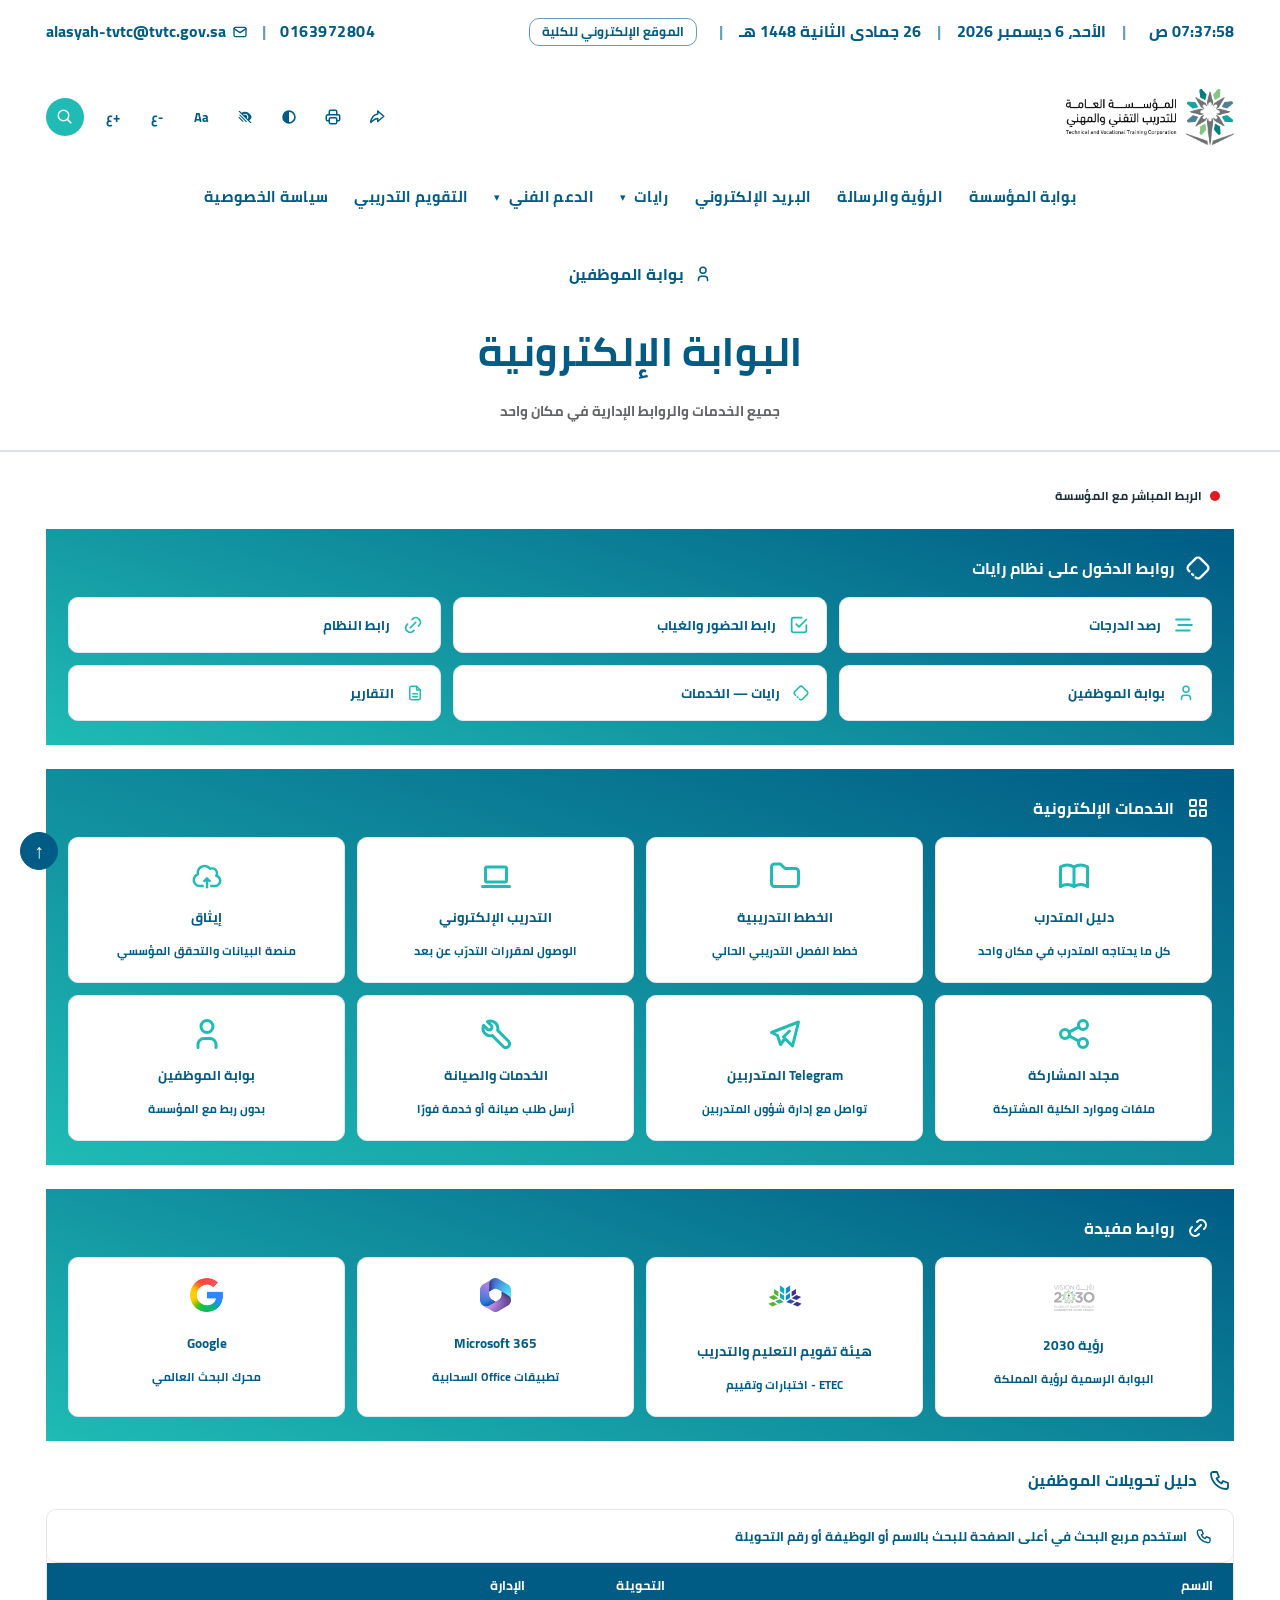
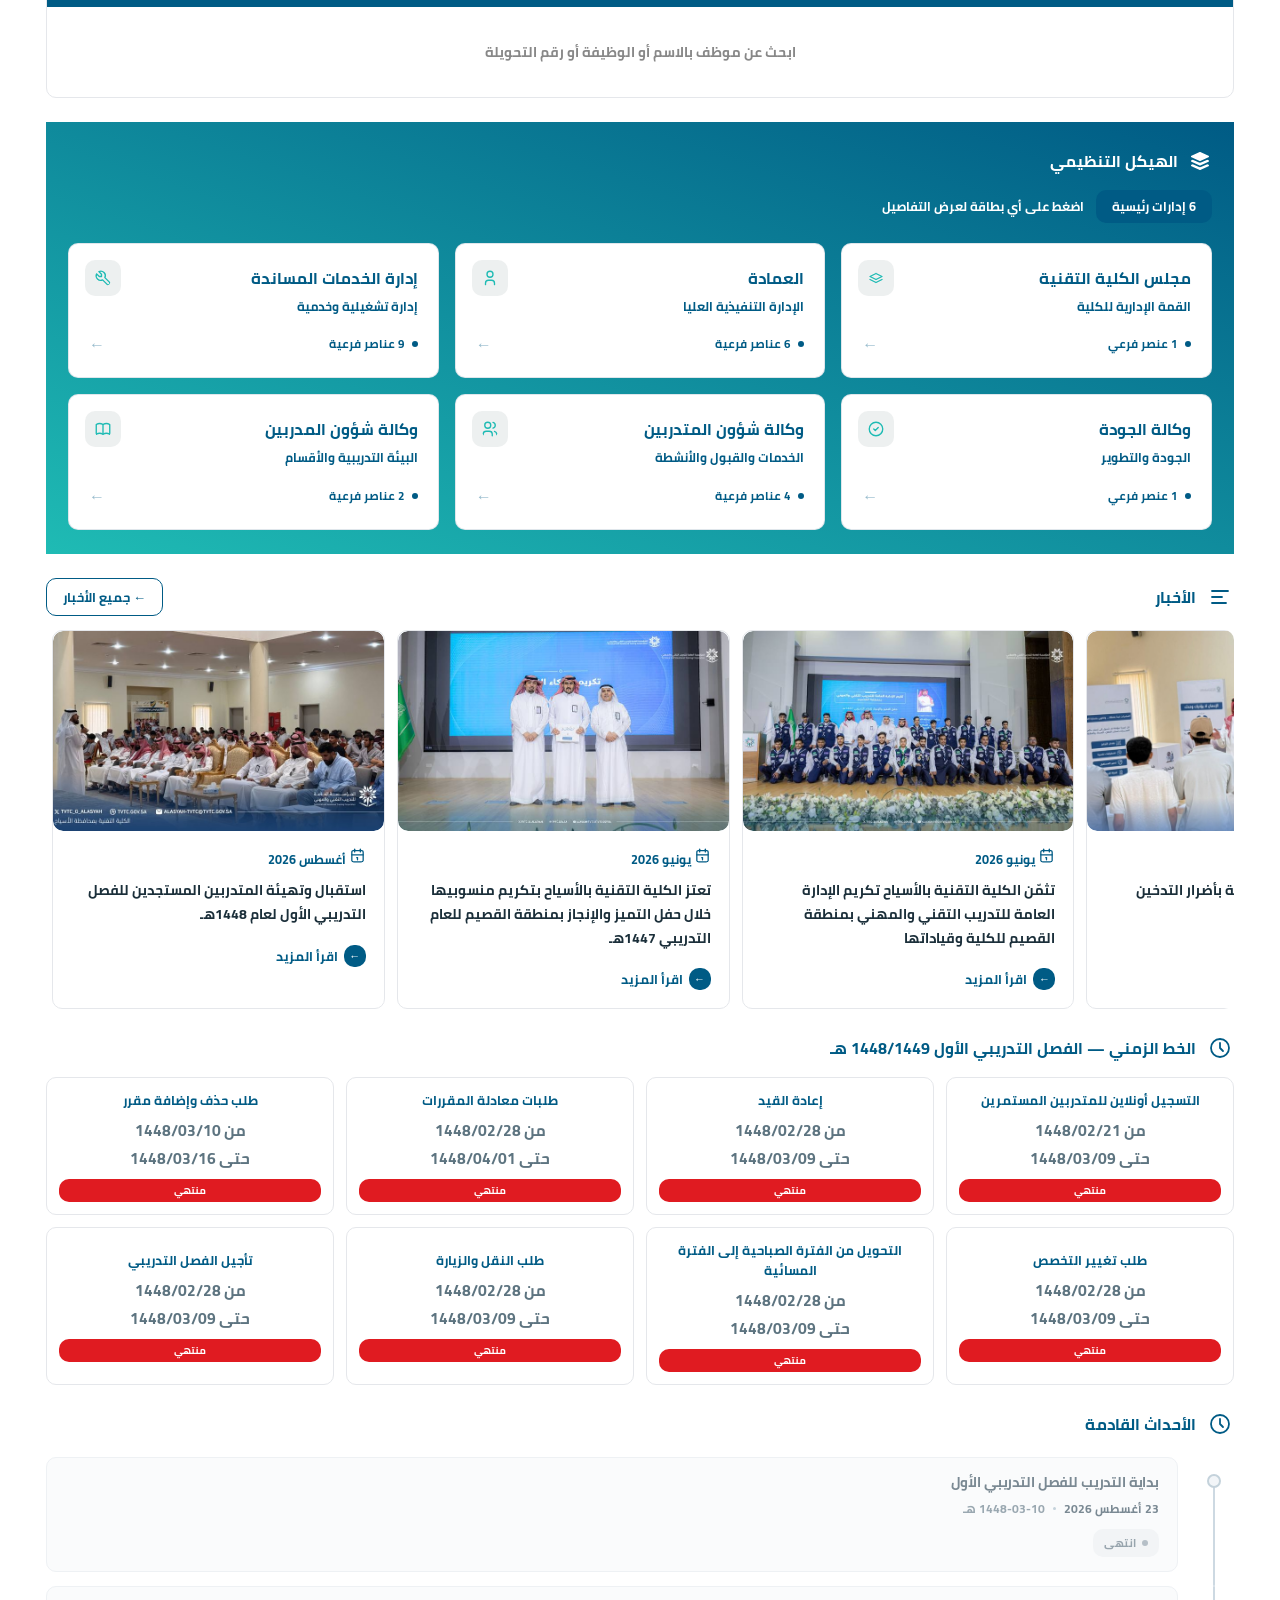
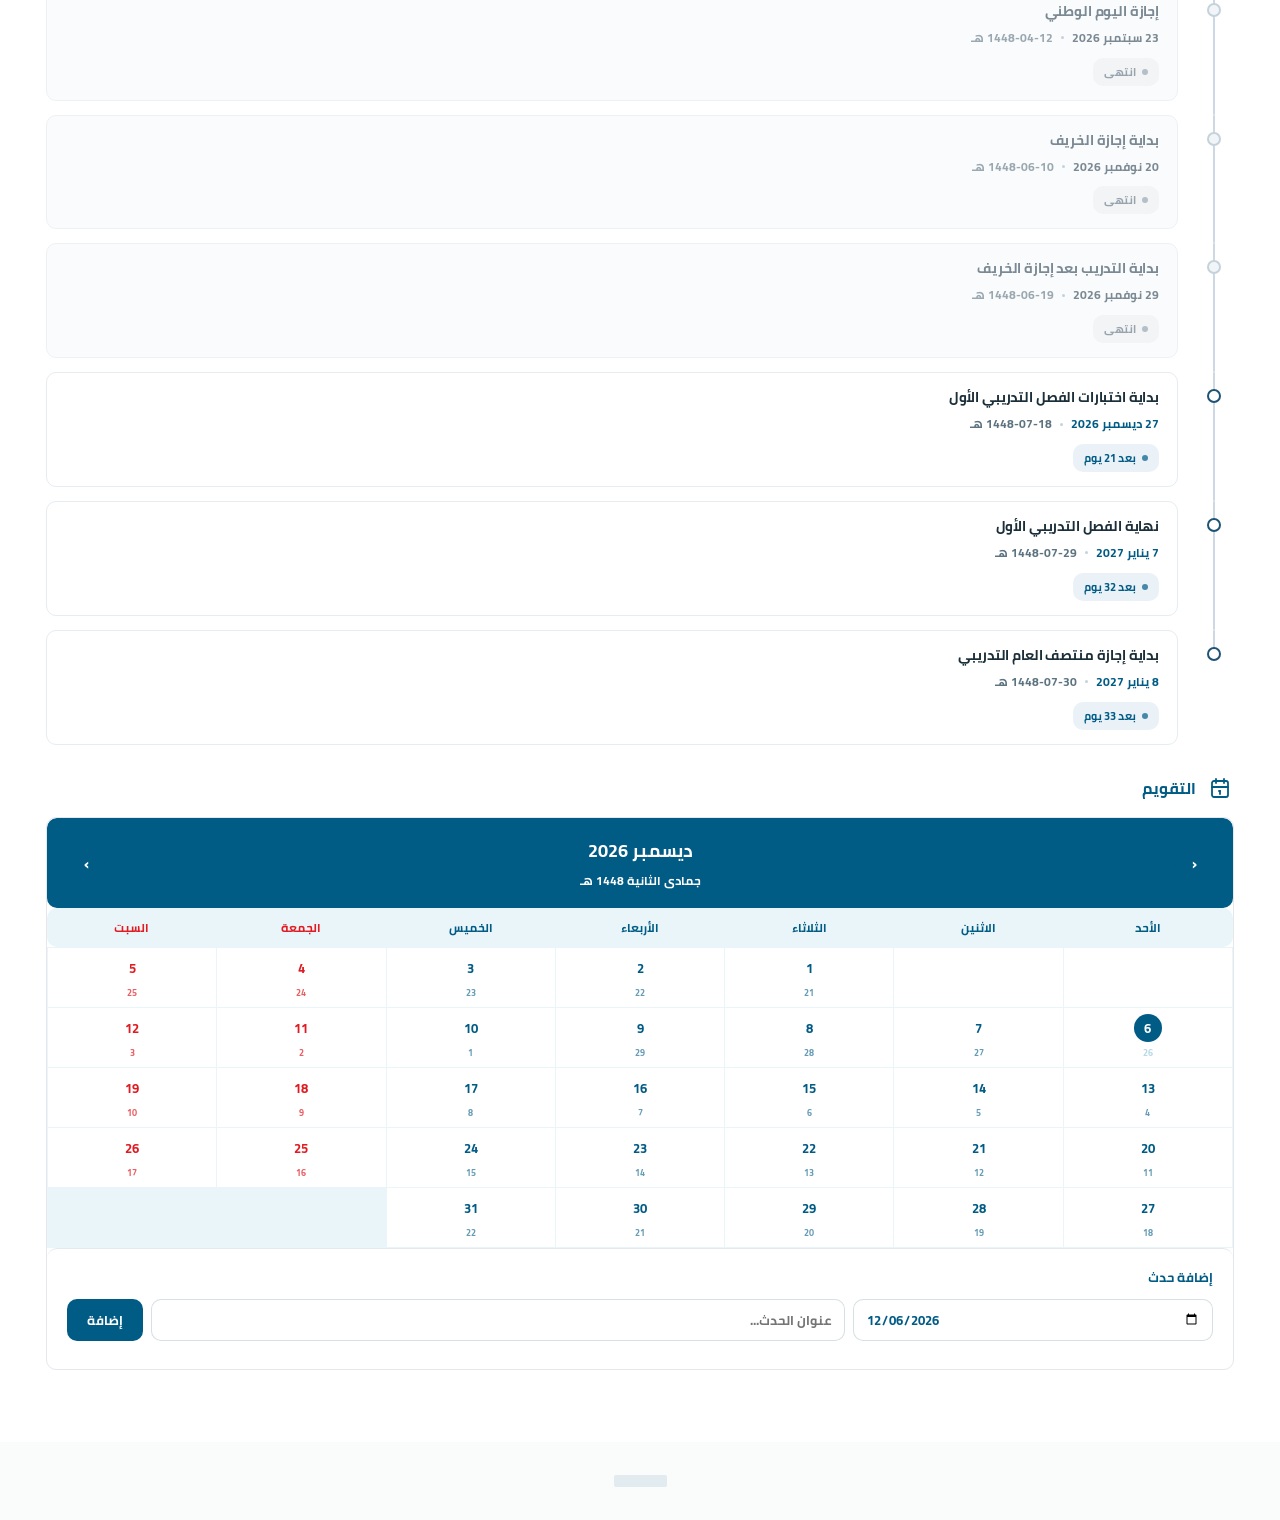
==== index.html @ 6933a1c3 "Prepare site for custom domain deployment" ====
<!DOCTYPE html>

<html dir="rtl" lang="ar-SA-u-nu-latn">
<head>
<meta charset="utf-8"/>
<meta content="width=device-width, initial-scale=1.0" name="viewport"/>

<style id="anti-fouc-light-theme-first-paint">
/* ==========================================================
   ANTI-FOUC FIRST-PAINT LIGHT THEME
   Loaded at the very top of <head> so the page paints LIGHT
   from the very first frame. Prevents the dark-blue flash
   caused by the inline gradient on slide divs and any early
   dark-blue rules in later style blocks. CSS only.

   High-specificity selectors (html body ...) so this wins
   against later same-class !important rules without needing
   to re-declare anywhere else.
   ========================================================== */
html, html body {
  background: #FFFFFF !important;
  background-image: none !important;
}
html body .top-bar,
html body .top-bar.rebuilt-top-bar,
html body .rebuilt-top-bar,
html body .header-shell {
  background: #FFFFFF !important;
  background-image: none !important;
  color:#005B85 !important;
}
html body nav,
html body nav .nav-inner {
  background: #FFFFFF !important;
  background-image: none !important;
  color:#005B85 !important;
}
html body .hero,
html body #hero-slider,
html body .hero .slide,
html body .hero .slide.active,
html body #hero-slider .slide,
html body #hero-slider .slide.active {
  background: #FFFFFF !important;
  background-image: none !important;
  color:#005B85 !important;
  box-shadow: none !important;
}
html body .hero .slide-content,
html body .hero .slide-content *,
html body #hero-slider .slide-content,
html body #hero-slider .slide-content * {
  color:#005B85 !important;
}

/* ---------- First-paint loader overlay ----------
   Visible from the very first frame, stays until the page actually
   finishes loading (window.load event), then the spinning cube stops
   and the overlay fades out (250ms) and is removed from the DOM by
   the inline script in <body>. */
#first-paint-loader {
  position: fixed !important;
  top: 0 !important;
  left: 0 !important;
  right: 0 !important;
  bottom: 0 !important;
  width: 100vw !important;
  height: 100vh !important;
  z-index: 2147483647 !important;
  background: #FFFFFF !important;
  -webkit-backdrop-filter: none !important;
  backdrop-filter: none !important;
  display: flex !important;
  align-items: center !important;
  justify-content: center !important;
  margin: 0 !important;
  padding: 0 !important;
  border: 0 !important;
  opacity: 1;
  transition: opacity 250ms ease;
  pointer-events: auto;
}
#first-paint-loader.fp-fading {
  opacity: 0;
  pointer-events: none;
}
#first-paint-loader .fp-spinner {
  position: relative !important;
  width: 46px !important;
  height: 46px !important;
  margin: 0 !important;
  padding: 0 !important;
}
#first-paint-loader .fp-spinner div {
  position: absolute !important;
  top: 42% !important;
  left: 46% !important;
  width: 8% !important;
  height: 24% !important;
  border-radius: 0 !important;
  background: #005B85 !important;
  box-sizing: border-box !important;
  opacity: 1;
  animation: fp-bar-fade 1.2s linear infinite;
}
#first-paint-loader .fp-spinner div:nth-child(1) {
  transform: rotate(0deg) translate(0, -150%);
  animation-delay: -1.2s;
}
#first-paint-loader .fp-spinner div:nth-child(2) {
  transform: rotate(30deg) translate(0, -150%);
  animation-delay: -1.1s;
}
#first-paint-loader .fp-spinner div:nth-child(3) {
  transform: rotate(60deg) translate(0, -150%);
  animation-delay: -1.0s;
}
#first-paint-loader .fp-spinner div:nth-child(4) {
  transform: rotate(90deg) translate(0, -150%);
  animation-delay: -0.9s;
}
#first-paint-loader .fp-spinner div:nth-child(5) {
  transform: rotate(120deg) translate(0, -150%);
  animation-delay: -0.8s;
}
#first-paint-loader .fp-spinner div:nth-child(6) {
  transform: rotate(150deg) translate(0, -150%);
  animation-delay: -0.7s;
}
#first-paint-loader .fp-spinner div:nth-child(7) {
  transform: rotate(180deg) translate(0, -150%);
  animation-delay: -0.6s;
}
#first-paint-loader .fp-spinner div:nth-child(8) {
  transform: rotate(210deg) translate(0, -150%);
  animation-delay: -0.5s;
}
#first-paint-loader .fp-spinner div:nth-child(9) {
  transform: rotate(240deg) translate(0, -150%);
  animation-delay: -0.4s;
}
#first-paint-loader .fp-spinner div:nth-child(10) {
  transform: rotate(270deg) translate(0, -150%);
  animation-delay: -0.3s;
}
#first-paint-loader .fp-spinner div:nth-child(11) {
  transform: rotate(300deg) translate(0, -150%);
  animation-delay: -0.2s;
}
#first-paint-loader .fp-spinner div:nth-child(12) {
  transform: rotate(330deg) translate(0, -150%);
  animation-delay: -0.1s;
}
@keyframes fp-bar-fade {
  from { opacity: 1; }
  to { opacity: 0.25; }
}
#first-paint-loader.fp-loaded .fp-spinner div {
  animation: none !important;
  opacity: 0.25 !important;
}
@media (prefers-reduced-motion: reduce) {
  #first-paint-loader .fp-spinner div {
    animation-duration: 2.4s !important;
  }
}
</style>

<title>البوابة الإلكترونية — الكلية التقنية بمحافظة الأسياح</title>
<link rel="icon" type="image/svg+xml" href="data:image/svg+xml;utf8,%3Csvg xmlns=%22http://www.w3.org/2000/svg%22 viewBox=%220 0 425.1 515.1%22%3E%3Cdefs%3E%3Cstyle%3E.fst0%7Bfill:%235a5a5a%7D.fst1%7Bfill:%232cb3a5%7D.fst2%7Bfill:%2324b4bc%7D.fst3%7Bfill:%2319736a%7D.fst4%7Bfill:%234f8398%7D.fst5%7Bfill:%23a4d2a4%7D%3C/style%3E%3C/defs%3E%3Cpath class=%22fst5%22 d=%22M275.2,29.4c3.1-3.7,6.7-8.2,12.1-7.7,6.8-.3,12.8,5.9,12.7,12.6,0,8.6-1.7,17.2-2,25.8-.4,10.7-1.5,21.5-2.7,32.1-9.6,5.6-19.4,11-28.9,16.8-3.6,2.3-7.5,4-11.4,5.5-3.1-11.8-6.5-23.5-9.9-35.2-.9-4.2-3.4-9.3,0-12.9,10-12.3,20-24.7,30-37%22/%3E%3Cpath class=%22fst5%22 d=%22M37.2,276.9c13.1-11.3,26.1-22.7,39.2-34.1,14.8,4.1,29.6,8.3,44.4,12.7-7.2,14-14.7,27.8-22.3,41.5-18.7,1.6-37.3,4.3-56,4.8-7,.7-12.4-6.1-12.5-12.7,0-5.1,3.6-9.1,7.2-12.2%22/%3E%3Cpath class=%22fst1%22 d=%22M131,34.3c-.5-6.7,6.2-11.8,12.5-11.8,4.5.2,8.4,3,11.1,6.5,10.6,13.1,21.5,26,32.1,39.1,2.5,2.3.6,5.6.1,8.3-3.8,12.9-6.8,26.1-10.8,38.9-5-1.6-9.3-4.8-13.8-7.3-8.9-4.9-17.7-10-26.5-15-1.3-19.6-4.5-39-4.7-58.7%22/%3E%3Cpath class=%22fst1%22 d=%22M312.5,254.2c14.7-4.5,29.6-8.8,44.4-13.2,12,10.7,24.4,21,36.6,31.5,4.3,3.7,9.9,7.6,10,13.9.9,8.1-7.2,15.2-15.1,13.6-17.8-1.7-35.5-3-53.3-4.5-7.5-13.8-15.4-27.4-22.5-41.4%22/%3E%3Cpath class=%22fst1%22 d=%22M137.1,335.1c13.3-7.7,26.8-15,40-22.8,1.8,7.4,2.8,15,3.7,22.6,1.1,9,3.5,17.9,3.7,27.1.4,2.7-1.8,4.5-3.2,6.4-8.7,10.3-17.2,20.8-25.7,31.2-3.1,4-8.1,7.2-13.4,5.9-7.4-1.4-11.7-9.5-10.2-16.6,2.4-17.8,2.9-35.9,5.1-53.7%22/%3E%3Cpath class=%22fst0%22 d=%22M214,43.3c1.5,0,3,0,4.5-.1,6.9,23.9,12.3,48.3,18.6,72.3,1.4,7.8,5.8,15.6,3.6,23.6-2,7-3.8,14-5.6,21.1-1.1-.3-3.3-1-4.5-1.4-1.7-8.1-2.1-16.6-5.2-24.2-5.5-2.8-12.2-.9-18.2-1-2.6,8.1-3.9,16.5-5.1,24.9-1.6.6-3.1,1.2-4.7,1.8-1.7-7.4-3.9-14.7-5.8-22-1.5-4.8.4-9.6,1.5-14.2,7.1-26.9,13.4-54,20.8-80.8%22/%3E%3Cpath class=%22fst0%22 d=%22M99.2,91.6c2.5.7,4.9,1.6,7.1,2.9,23.6,14.3,47.3,28.5,71,42.8,2.9,1.5,4.2,4.5,5.7,7.2,3.2,5.9,6.6,11.8,9.8,17.8-1,.6-3,1.7-3.9,2.2-6.6-4.3-12.7-9.6-19.7-13.2-6.2,1.3-10.4,7.7-13.7,12.8,2.9,7.9,8.8,14.2,13.1,21.3-.8,1.3-1.6,2.7-2.4,4-6.5-3.9-13-7.6-19.5-11.4-2.2-1.1-3.8-3-4.9-5.1-14.7-25.8-29.4-51.6-44.1-77.4.4-1,1.2-2.9,1.6-3.9%22/%3E%3Cpath class=%22fst0%22 d=%22M328,93.5c2.3-1.5,5.6-2.7,7,.6-.7,2.6-2.1,5.1-3.4,7.4-14.2,24.4-27.8,49-42.1,73.3-6.7,6.2-15.6,9.7-23.3,14.6-.7-1.4-1.4-2.8-2-4.2,4.3-7.1,10-13.4,13-21.1-2.8-5.3-7.5-10.4-12.9-13.1-7.5,3.2-13.5,9-20.3,13.3-1.4-.7-2.8-1.3-4.2-2,3.8-7.1,7.6-14.2,11.7-21.2,1.3-2.5,3.9-3.9,6.2-5.3,23.5-14,46.9-28.2,70.3-42.4%22/%3E%3Cpath class=%22fst0%22 d=%22M131.7,189.3c3.3-.8,6.8-2.6,10.3-1.2,7.5,2.2,15,4.1,22.5,6.5-.4,1-1.2,3.1-1.6,4.1-8.1,2-16.4,2.9-24.3,5.6.2,6.2-2.1,13.5,1.3,19,7.3,2.9,15.5,3.1,23.1,5.3.3,1.1,1,3.2,1.4,4.3-8.3,2.4-16.7,5-25.1,7-29.8-7.8-59.7-15.6-89.4-24.1.7-1.9.4-5,3-5.3,26.2-7.2,52.6-14.1,78.8-21.2%22/%3E%3Cpath class=%22fst0%22 d=%22M268.2,194.7c7.2-2.6,14.8-4.3,22.1-6.6,3.8-1.5,7.7.5,11.4,1.4,26.8,7.2,53.6,14.5,80.4,21.5,0,1.6,0,3.2-.1,4.9-2.4,1.3-5.1,1.8-7.7,2.5-26.7,7.1-53.3,14.3-79.9,21.4-8.9-1.3-17.5-4.6-26.1-7,.4-1,1.1-3,1.4-4,7-1.8,14.2-2.9,21.3-4.5,2.3-.2,3.2-2.5,3.5-4.5.7-5.3.1-10.8-.9-16-7.9-1.7-15.9-3.1-23.8-5-.4-1-1.2-3-1.6-4%22/%3E%3Cpath class=%22fst0%22 d=%22M146.4,249.5c6.6-3.9,13.2-7.8,19.9-11.6.7,1.4,1.4,2.8,2.1,4.3-4,6.3-8.6,12.2-12.1,18.8-2,2.8.9,5.2,2.5,7.3,2.5,2.7,4.9,5.5,8.1,7.5,2,1,3.9-.6,5.6-1.5,5.5-3.7,10.8-7.7,16.3-11.5,1,.6,3,1.7,4,2.2-4.3,7.9-8.6,15.7-13.1,23.5-25.6,15.2-50.9,30.7-76.5,46-2.3,1.9-4.7-.1-6.1-1.9,13.8-24.2,27.6-48.3,41.3-72.4,2.3-3.8,3.8-8.4,7.9-10.7%22/%3E%3Cpath class=%22fst0%22 d=%22M266.5,237.8c7.6,4.5,15.3,8.9,22.8,13.5,14.1,25.2,28.6,50.2,42.9,75.4,1.3,2.3,2.3,4.7,3.4,7.2-1.1.3-3.2,1-4.3,1.4-5.5-2.4-10.4-6.1-15.6-9-17.7-10.7-35.5-21.4-53.3-32.1-4-2.5-8.9-4.3-11.2-8.7-3.9-6.7-7.5-13.6-11.3-20.3.9-.6,2.7-1.8,3.5-2.4,6.7,4.1,12.7,9.4,19.8,13.1.7,0,2,0,2.7,0,3.9-3,7.3-6.6,10.4-10.4,1.8-2.2,0-4.9-1.1-6.8-3.6-5.6-7.3-11.1-11-16.6.8-1.4,1.5-2.7,2.3-4.1%22/%3E%3Cpath class=%22fst0%22 d=%22M197.6,266.9c1.5.5,3,1.1,4.6,1.6,1.2,8.3,2.7,16.5,4.8,24.6,6.1.8,12.7,2,18.5-.3,2.9-7.8,3.6-16.1,5.1-24.3,1.2-.4,3.5-1.2,4.6-1.6,1.7,6.5,3.3,13.1,5.2,19.6,1.8,5.5,1,11.2.5,16.9-5.8,48.9-11.3,97.9-16.9,146.8-2.6,14.3-1.5,29.4-6.3,43.2-1.3-1.2-3.8-1.6-4-3.7-1.9-8.3-2.3-16.8-3.2-25.3-5.1-42.3-9.6-84.6-14.7-126.9-1-14.8-4-29.3-4.7-44.1,1.2-9,4.6-17.6,6.5-26.5%22/%3E%3Cpath class=%22fst0%22 d=%22M22.9,396.3c2.6,0,5,1,7.4,1.8,54.6,19.5,109.4,38.8,164,58.3,1.5,12,3.5,23.9,5.4,35.8-52.6-24.9-104-52.4-155.7-79.1-7.4-4.2-15.5-7.3-22.6-12.1,0-1.8.2-3.6,1.6-4.9%22/%3E%3Cpath class=%22fst0%22 d=%22M405.1,397.2c1.8-.5,4.4-1.9,5.6.4,3,3.3-2.1,5.2-4.4,6.5-57.6,29.5-114.6,60.2-173.1,88.1,1.2-11.9,3.8-23.7,5.1-35.6,55.5-20.1,111.2-39.5,166.7-59.4%22/%3E%3Cpath class=%22fst4%22 d=%22M334.2,130.9c18.6-.7,37-4,55.5-4.7,8.7-.9,15.6,9.6,12.1,17.4-1.4,3.5-4.4,6-7.1,8.5-12.8,11-25.6,22.1-38.2,33.3-14.9-3.9-29.7-8.4-44.6-12.6,7.3-14,14.9-27.9,22.3-41.8%22/%3E%3Cpath class=%22fst2%22 d=%22M29.2,142.6c-1.1-6.6,4-13.2,10.4-14.5,6.2-.4,12.4.8,18.7,1.2,12.5,1.5,25.2,1.4,37.7,3.3,2.5.2,3.2,3,4.4,4.7,6.5,12.3,13.5,24.4,20,36.7-13.1,3.8-26.1,7.7-39.1,11.6-2.4.6-5.5,1.7-7.4-.5-12.1-10.1-23.9-20.6-36-30.7-3.7-3.1-8.1-6.6-8.6-11.8%22/%3E%3Cpath class=%22fst3%22 d=%22M256.7,312.1c13.3,7.7,26.6,15.4,40.1,22.7,1.9,18.5,3.6,37,5.2,55.5,1.1,6.2-2.6,12.7-8.6,14.6-5.2,2.2-11.1-.7-14.4-4.8-9.9-12.1-19.8-24.3-30-36.1,2.1-17.3,5-34.6,7.7-51.9%22/%3E%3C/svg%3E"/>
<link rel="shortcut icon" type="image/svg+xml" href="data:image/svg+xml;utf8,%3Csvg xmlns=%22http://www.w3.org/2000/svg%22 viewBox=%220 0 425.1 515.1%22%3E%3Cdefs%3E%3Cstyle%3E.fst0%7Bfill:%235a5a5a%7D.fst1%7Bfill:%232cb3a5%7D.fst2%7Bfill:%2324b4bc%7D.fst3%7Bfill:%2319736a%7D.fst4%7Bfill:%234f8398%7D.fst5%7Bfill:%23a4d2a4%7D%3C/style%3E%3C/defs%3E%3Cpath class=%22fst5%22 d=%22M275.2,29.4c3.1-3.7,6.7-8.2,12.1-7.7,6.8-.3,12.8,5.9,12.7,12.6,0,8.6-1.7,17.2-2,25.8-.4,10.7-1.5,21.5-2.7,32.1-9.6,5.6-19.4,11-28.9,16.8-3.6,2.3-7.5,4-11.4,5.5-3.1-11.8-6.5-23.5-9.9-35.2-.9-4.2-3.4-9.3,0-12.9,10-12.3,20-24.7,30-37%22/%3E%3Cpath class=%22fst5%22 d=%22M37.2,276.9c13.1-11.3,26.1-22.7,39.2-34.1,14.8,4.1,29.6,8.3,44.4,12.7-7.2,14-14.7,27.8-22.3,41.5-18.7,1.6-37.3,4.3-56,4.8-7,.7-12.4-6.1-12.5-12.7,0-5.1,3.6-9.1,7.2-12.2%22/%3E%3Cpath class=%22fst1%22 d=%22M131,34.3c-.5-6.7,6.2-11.8,12.5-11.8,4.5.2,8.4,3,11.1,6.5,10.6,13.1,21.5,26,32.1,39.1,2.5,2.3.6,5.6.1,8.3-3.8,12.9-6.8,26.1-10.8,38.9-5-1.6-9.3-4.8-13.8-7.3-8.9-4.9-17.7-10-26.5-15-1.3-19.6-4.5-39-4.7-58.7%22/%3E%3Cpath class=%22fst1%22 d=%22M312.5,254.2c14.7-4.5,29.6-8.8,44.4-13.2,12,10.7,24.4,21,36.6,31.5,4.3,3.7,9.9,7.6,10,13.9.9,8.1-7.2,15.2-15.1,13.6-17.8-1.7-35.5-3-53.3-4.5-7.5-13.8-15.4-27.4-22.5-41.4%22/%3E%3Cpath class=%22fst1%22 d=%22M137.1,335.1c13.3-7.7,26.8-15,40-22.8,1.8,7.4,2.8,15,3.7,22.6,1.1,9,3.5,17.9,3.7,27.1.4,2.7-1.8,4.5-3.2,6.4-8.7,10.3-17.2,20.8-25.7,31.2-3.1,4-8.1,7.2-13.4,5.9-7.4-1.4-11.7-9.5-10.2-16.6,2.4-17.8,2.9-35.9,5.1-53.7%22/%3E%3Cpath class=%22fst0%22 d=%22M214,43.3c1.5,0,3,0,4.5-.1,6.9,23.9,12.3,48.3,18.6,72.3,1.4,7.8,5.8,15.6,3.6,23.6-2,7-3.8,14-5.6,21.1-1.1-.3-3.3-1-4.5-1.4-1.7-8.1-2.1-16.6-5.2-24.2-5.5-2.8-12.2-.9-18.2-1-2.6,8.1-3.9,16.5-5.1,24.9-1.6.6-3.1,1.2-4.7,1.8-1.7-7.4-3.9-14.7-5.8-22-1.5-4.8.4-9.6,1.5-14.2,7.1-26.9,13.4-54,20.8-80.8%22/%3E%3Cpath class=%22fst0%22 d=%22M99.2,91.6c2.5.7,4.9,1.6,7.1,2.9,23.6,14.3,47.3,28.5,71,42.8,2.9,1.5,4.2,4.5,5.7,7.2,3.2,5.9,6.6,11.8,9.8,17.8-1,.6-3,1.7-3.9,2.2-6.6-4.3-12.7-9.6-19.7-13.2-6.2,1.3-10.4,7.7-13.7,12.8,2.9,7.9,8.8,14.2,13.1,21.3-.8,1.3-1.6,2.7-2.4,4-6.5-3.9-13-7.6-19.5-11.4-2.2-1.1-3.8-3-4.9-5.1-14.7-25.8-29.4-51.6-44.1-77.4.4-1,1.2-2.9,1.6-3.9%22/%3E%3Cpath class=%22fst0%22 d=%22M328,93.5c2.3-1.5,5.6-2.7,7,.6-.7,2.6-2.1,5.1-3.4,7.4-14.2,24.4-27.8,49-42.1,73.3-6.7,6.2-15.6,9.7-23.3,14.6-.7-1.4-1.4-2.8-2-4.2,4.3-7.1,10-13.4,13-21.1-2.8-5.3-7.5-10.4-12.9-13.1-7.5,3.2-13.5,9-20.3,13.3-1.4-.7-2.8-1.3-4.2-2,3.8-7.1,7.6-14.2,11.7-21.2,1.3-2.5,3.9-3.9,6.2-5.3,23.5-14,46.9-28.2,70.3-42.4%22/%3E%3Cpath class=%22fst0%22 d=%22M131.7,189.3c3.3-.8,6.8-2.6,10.3-1.2,7.5,2.2,15,4.1,22.5,6.5-.4,1-1.2,3.1-1.6,4.1-8.1,2-16.4,2.9-24.3,5.6.2,6.2-2.1,13.5,1.3,19,7.3,2.9,15.5,3.1,23.1,5.3.3,1.1,1,3.2,1.4,4.3-8.3,2.4-16.7,5-25.1,7-29.8-7.8-59.7-15.6-89.4-24.1.7-1.9.4-5,3-5.3,26.2-7.2,52.6-14.1,78.8-21.2%22/%3E%3Cpath class=%22fst0%22 d=%22M268.2,194.7c7.2-2.6,14.8-4.3,22.1-6.6,3.8-1.5,7.7.5,11.4,1.4,26.8,7.2,53.6,14.5,80.4,21.5,0,1.6,0,3.2-.1,4.9-2.4,1.3-5.1,1.8-7.7,2.5-26.7,7.1-53.3,14.3-79.9,21.4-8.9-1.3-17.5-4.6-26.1-7,.4-1,1.1-3,1.4-4,7-1.8,14.2-2.9,21.3-4.5,2.3-.2,3.2-2.5,3.5-4.5.7-5.3.1-10.8-.9-16-7.9-1.7-15.9-3.1-23.8-5-.4-1-1.2-3-1.6-4%22/%3E%3Cpath class=%22fst0%22 d=%22M146.4,249.5c6.6-3.9,13.2-7.8,19.9-11.6.7,1.4,1.4,2.8,2.1,4.3-4,6.3-8.6,12.2-12.1,18.8-2,2.8.9,5.2,2.5,7.3,2.5,2.7,4.9,5.5,8.1,7.5,2,1,3.9-.6,5.6-1.5,5.5-3.7,10.8-7.7,16.3-11.5,1,.6,3,1.7,4,2.2-4.3,7.9-8.6,15.7-13.1,23.5-25.6,15.2-50.9,30.7-76.5,46-2.3,1.9-4.7-.1-6.1-1.9,13.8-24.2,27.6-48.3,41.3-72.4,2.3-3.8,3.8-8.4,7.9-10.7%22/%3E%3Cpath class=%22fst0%22 d=%22M266.5,237.8c7.6,4.5,15.3,8.9,22.8,13.5,14.1,25.2,28.6,50.2,42.9,75.4,1.3,2.3,2.3,4.7,3.4,7.2-1.1.3-3.2,1-4.3,1.4-5.5-2.4-10.4-6.1-15.6-9-17.7-10.7-35.5-21.4-53.3-32.1-4-2.5-8.9-4.3-11.2-8.7-3.9-6.7-7.5-13.6-11.3-20.3.9-.6,2.7-1.8,3.5-2.4,6.7,4.1,12.7,9.4,19.8,13.1.7,0,2,0,2.7,0,3.9-3,7.3-6.6,10.4-10.4,1.8-2.2,0-4.9-1.1-6.8-3.6-5.6-7.3-11.1-11-16.6.8-1.4,1.5-2.7,2.3-4.1%22/%3E%3Cpath class=%22fst0%22 d=%22M197.6,266.9c1.5.5,3,1.1,4.6,1.6,1.2,8.3,2.7,16.5,4.8,24.6,6.1.8,12.7,2,18.5-.3,2.9-7.8,3.6-16.1,5.1-24.3,1.2-.4,3.5-1.2,4.6-1.6,1.7,6.5,3.3,13.1,5.2,19.6,1.8,5.5,1,11.2.5,16.9-5.8,48.9-11.3,97.9-16.9,146.8-2.6,14.3-1.5,29.4-6.3,43.2-1.3-1.2-3.8-1.6-4-3.7-1.9-8.3-2.3-16.8-3.2-25.3-5.1-42.3-9.6-84.6-14.7-126.9-1-14.8-4-29.3-4.7-44.1,1.2-9,4.6-17.6,6.5-26.5%22/%3E%3Cpath class=%22fst0%22 d=%22M22.9,396.3c2.6,0,5,1,7.4,1.8,54.6,19.5,109.4,38.8,164,58.3,1.5,12,3.5,23.9,5.4,35.8-52.6-24.9-104-52.4-155.7-79.1-7.4-4.2-15.5-7.3-22.6-12.1,0-1.8.2-3.6,1.6-4.9%22/%3E%3Cpath class=%22fst0%22 d=%22M405.1,397.2c1.8-.5,4.4-1.9,5.6.4,3,3.3-2.1,5.2-4.4,6.5-57.6,29.5-114.6,60.2-173.1,88.1,1.2-11.9,3.8-23.7,5.1-35.6,55.5-20.1,111.2-39.5,166.7-59.4%22/%3E%3Cpath class=%22fst4%22 d=%22M334.2,130.9c18.6-.7,37-4,55.5-4.7,8.7-.9,15.6,9.6,12.1,17.4-1.4,3.5-4.4,6-7.1,8.5-12.8,11-25.6,22.1-38.2,33.3-14.9-3.9-29.7-8.4-44.6-12.6,7.3-14,14.9-27.9,22.3-41.8%22/%3E%3Cpath class=%22fst2%22 d=%22M29.2,142.6c-1.1-6.6,4-13.2,10.4-14.5,6.2-.4,12.4.8,18.7,1.2,12.5,1.5,25.2,1.4,37.7,3.3,2.5.2,3.2,3,4.4,4.7,6.5,12.3,13.5,24.4,20,36.7-13.1,3.8-26.1,7.7-39.1,11.6-2.4.6-5.5,1.7-7.4-.5-12.1-10.1-23.9-20.6-36-30.7-3.7-3.1-8.1-6.6-8.6-11.8%22/%3E%3Cpath class=%22fst3%22 d=%22M256.7,312.1c13.3,7.7,26.6,15.4,40.1,22.7,1.9,18.5,3.6,37,5.2,55.5,1.1,6.2-2.6,12.7-8.6,14.6-5.2,2.2-11.1-.7-14.4-4.8-9.9-12.1-19.8-24.3-30-36.1,2.1-17.3,5-34.6,7.7-51.9%22/%3E%3C/svg%3E"/>
<link rel="apple-touch-icon" href="data:image/svg+xml;utf8,%3Csvg xmlns=%22http://www.w3.org/2000/svg%22 viewBox=%220 0 425.1 515.1%22%3E%3Cdefs%3E%3Cstyle%3E.fst0%7Bfill:%235a5a5a%7D.fst1%7Bfill:%232cb3a5%7D.fst2%7Bfill:%2324b4bc%7D.fst3%7Bfill:%2319736a%7D.fst4%7Bfill:%234f8398%7D.fst5%7Bfill:%23a4d2a4%7D%3C/style%3E%3C/defs%3E%3Cpath class=%22fst5%22 d=%22M275.2,29.4c3.1-3.7,6.7-8.2,12.1-7.7,6.8-.3,12.8,5.9,12.7,12.6,0,8.6-1.7,17.2-2,25.8-.4,10.7-1.5,21.5-2.7,32.1-9.6,5.6-19.4,11-28.9,16.8-3.6,2.3-7.5,4-11.4,5.5-3.1-11.8-6.5-23.5-9.9-35.2-.9-4.2-3.4-9.3,0-12.9,10-12.3,20-24.7,30-37%22/%3E%3Cpath class=%22fst5%22 d=%22M37.2,276.9c13.1-11.3,26.1-22.7,39.2-34.1,14.8,4.1,29.6,8.3,44.4,12.7-7.2,14-14.7,27.8-22.3,41.5-18.7,1.6-37.3,4.3-56,4.8-7,.7-12.4-6.1-12.5-12.7,0-5.1,3.6-9.1,7.2-12.2%22/%3E%3Cpath class=%22fst1%22 d=%22M131,34.3c-.5-6.7,6.2-11.8,12.5-11.8,4.5.2,8.4,3,11.1,6.5,10.6,13.1,21.5,26,32.1,39.1,2.5,2.3.6,5.6.1,8.3-3.8,12.9-6.8,26.1-10.8,38.9-5-1.6-9.3-4.8-13.8-7.3-8.9-4.9-17.7-10-26.5-15-1.3-19.6-4.5-39-4.7-58.7%22/%3E%3Cpath class=%22fst1%22 d=%22M312.5,254.2c14.7-4.5,29.6-8.8,44.4-13.2,12,10.7,24.4,21,36.6,31.5,4.3,3.7,9.9,7.6,10,13.9.9,8.1-7.2,15.2-15.1,13.6-17.8-1.7-35.5-3-53.3-4.5-7.5-13.8-15.4-27.4-22.5-41.4%22/%3E%3Cpath class=%22fst1%22 d=%22M137.1,335.1c13.3-7.7,26.8-15,40-22.8,1.8,7.4,2.8,15,3.7,22.6,1.1,9,3.5,17.9,3.7,27.1.4,2.7-1.8,4.5-3.2,6.4-8.7,10.3-17.2,20.8-25.7,31.2-3.1,4-8.1,7.2-13.4,5.9-7.4-1.4-11.7-9.5-10.2-16.6,2.4-17.8,2.9-35.9,5.1-53.7%22/%3E%3Cpath class=%22fst0%22 d=%22M214,43.3c1.5,0,3,0,4.5-.1,6.9,23.9,12.3,48.3,18.6,72.3,1.4,7.8,5.8,15.6,3.6,23.6-2,7-3.8,14-5.6,21.1-1.1-.3-3.3-1-4.5-1.4-1.7-8.1-2.1-16.6-5.2-24.2-5.5-2.8-12.2-.9-18.2-1-2.6,8.1-3.9,16.5-5.1,24.9-1.6.6-3.1,1.2-4.7,1.8-1.7-7.4-3.9-14.7-5.8-22-1.5-4.8.4-9.6,1.5-14.2,7.1-26.9,13.4-54,20.8-80.8%22/%3E%3Cpath class=%22fst0%22 d=%22M99.2,91.6c2.5.7,4.9,1.6,7.1,2.9,23.6,14.3,47.3,28.5,71,42.8,2.9,1.5,4.2,4.5,5.7,7.2,3.2,5.9,6.6,11.8,9.8,17.8-1,.6-3,1.7-3.9,2.2-6.6-4.3-12.7-9.6-19.7-13.2-6.2,1.3-10.4,7.7-13.7,12.8,2.9,7.9,8.8,14.2,13.1,21.3-.8,1.3-1.6,2.7-2.4,4-6.5-3.9-13-7.6-19.5-11.4-2.2-1.1-3.8-3-4.9-5.1-14.7-25.8-29.4-51.6-44.1-77.4.4-1,1.2-2.9,1.6-3.9%22/%3E%3Cpath class=%22fst0%22 d=%22M328,93.5c2.3-1.5,5.6-2.7,7,.6-.7,2.6-2.1,5.1-3.4,7.4-14.2,24.4-27.8,49-42.1,73.3-6.7,6.2-15.6,9.7-23.3,14.6-.7-1.4-1.4-2.8-2-4.2,4.3-7.1,10-13.4,13-21.1-2.8-5.3-7.5-10.4-12.9-13.1-7.5,3.2-13.5,9-20.3,13.3-1.4-.7-2.8-1.3-4.2-2,3.8-7.1,7.6-14.2,11.7-21.2,1.3-2.5,3.9-3.9,6.2-5.3,23.5-14,46.9-28.2,70.3-42.4%22/%3E%3Cpath class=%22fst0%22 d=%22M131.7,189.3c3.3-.8,6.8-2.6,10.3-1.2,7.5,2.2,15,4.1,22.5,6.5-.4,1-1.2,3.1-1.6,4.1-8.1,2-16.4,2.9-24.3,5.6.2,6.2-2.1,13.5,1.3,19,7.3,2.9,15.5,3.1,23.1,5.3.3,1.1,1,3.2,1.4,4.3-8.3,2.4-16.7,5-25.1,7-29.8-7.8-59.7-15.6-89.4-24.1.7-1.9.4-5,3-5.3,26.2-7.2,52.6-14.1,78.8-21.2%22/%3E%3Cpath class=%22fst0%22 d=%22M268.2,194.7c7.2-2.6,14.8-4.3,22.1-6.6,3.8-1.5,7.7.5,11.4,1.4,26.8,7.2,53.6,14.5,80.4,21.5,0,1.6,0,3.2-.1,4.9-2.4,1.3-5.1,1.8-7.7,2.5-26.7,7.1-53.3,14.3-79.9,21.4-8.9-1.3-17.5-4.6-26.1-7,.4-1,1.1-3,1.4-4,7-1.8,14.2-2.9,21.3-4.5,2.3-.2,3.2-2.5,3.5-4.5.7-5.3.1-10.8-.9-16-7.9-1.7-15.9-3.1-23.8-5-.4-1-1.2-3-1.6-4%22/%3E%3Cpath class=%22fst0%22 d=%22M146.4,249.5c6.6-3.9,13.2-7.8,19.9-11.6.7,1.4,1.4,2.8,2.1,4.3-4,6.3-8.6,12.2-12.1,18.8-2,2.8.9,5.2,2.5,7.3,2.5,2.7,4.9,5.5,8.1,7.5,2,1,3.9-.6,5.6-1.5,5.5-3.7,10.8-7.7,16.3-11.5,1,.6,3,1.7,4,2.2-4.3,7.9-8.6,15.7-13.1,23.5-25.6,15.2-50.9,30.7-76.5,46-2.3,1.9-4.7-.1-6.1-1.9,13.8-24.2,27.6-48.3,41.3-72.4,2.3-3.8,3.8-8.4,7.9-10.7%22/%3E%3Cpath class=%22fst0%22 d=%22M266.5,237.8c7.6,4.5,15.3,8.9,22.8,13.5,14.1,25.2,28.6,50.2,42.9,75.4,1.3,2.3,2.3,4.7,3.4,7.2-1.1.3-3.2,1-4.3,1.4-5.5-2.4-10.4-6.1-15.6-9-17.7-10.7-35.5-21.4-53.3-32.1-4-2.5-8.9-4.3-11.2-8.7-3.9-6.7-7.5-13.6-11.3-20.3.9-.6,2.7-1.8,3.5-2.4,6.7,4.1,12.7,9.4,19.8,13.1.7,0,2,0,2.7,0,3.9-3,7.3-6.6,10.4-10.4,1.8-2.2,0-4.9-1.1-6.8-3.6-5.6-7.3-11.1-11-16.6.8-1.4,1.5-2.7,2.3-4.1%22/%3E%3Cpath class=%22fst0%22 d=%22M197.6,266.9c1.5.5,3,1.1,4.6,1.6,1.2,8.3,2.7,16.5,4.8,24.6,6.1.8,12.7,2,18.5-.3,2.9-7.8,3.6-16.1,5.1-24.3,1.2-.4,3.5-1.2,4.6-1.6,1.7,6.5,3.3,13.1,5.2,19.6,1.8,5.5,1,11.2.5,16.9-5.8,48.9-11.3,97.9-16.9,146.8-2.6,14.3-1.5,29.4-6.3,43.2-1.3-1.2-3.8-1.6-4-3.7-1.9-8.3-2.3-16.8-3.2-25.3-5.1-42.3-9.6-84.6-14.7-126.9-1-14.8-4-29.3-4.7-44.1,1.2-9,4.6-17.6,6.5-26.5%22/%3E%3Cpath class=%22fst0%22 d=%22M22.9,396.3c2.6,0,5,1,7.4,1.8,54.6,19.5,109.4,38.8,164,58.3,1.5,12,3.5,23.9,5.4,35.8-52.6-24.9-104-52.4-155.7-79.1-7.4-4.2-15.5-7.3-22.6-12.1,0-1.8.2-3.6,1.6-4.9%22/%3E%3Cpath class=%22fst0%22 d=%22M405.1,397.2c1.8-.5,4.4-1.9,5.6.4,3,3.3-2.1,5.2-4.4,6.5-57.6,29.5-114.6,60.2-173.1,88.1,1.2-11.9,3.8-23.7,5.1-35.6,55.5-20.1,111.2-39.5,166.7-59.4%22/%3E%3Cpath class=%22fst4%22 d=%22M334.2,130.9c18.6-.7,37-4,55.5-4.7,8.7-.9,15.6,9.6,12.1,17.4-1.4,3.5-4.4,6-7.1,8.5-12.8,11-25.6,22.1-38.2,33.3-14.9-3.9-29.7-8.4-44.6-12.6,7.3-14,14.9-27.9,22.3-41.8%22/%3E%3Cpath class=%22fst2%22 d=%22M29.2,142.6c-1.1-6.6,4-13.2,10.4-14.5,6.2-.4,12.4.8,18.7,1.2,12.5,1.5,25.2,1.4,37.7,3.3,2.5.2,3.2,3,4.4,4.7,6.5,12.3,13.5,24.4,20,36.7-13.1,3.8-26.1,7.7-39.1,11.6-2.4.6-5.5,1.7-7.4-.5-12.1-10.1-23.9-20.6-36-30.7-3.7-3.1-8.1-6.6-8.6-11.8%22/%3E%3Cpath class=%22fst3%22 d=%22M256.7,312.1c13.3,7.7,26.6,15.4,40.1,22.7,1.9,18.5,3.6,37,5.2,55.5,1.1,6.2-2.6,12.7-8.6,14.6-5.2,2.2-11.1-.7-14.4-4.8-9.9-12.1-19.8-24.3-30-36.1,2.1-17.3,5-34.6,7.7-51.9%22/%3E%3C/svg%3E"/>
<style>



*{box-sizing:border-box;margin:0;padding:0}
:root{--teal:#1E5374;--teal-dark:#005B85;--teal-deeper:#1B3B62;--teal-light:#005B85;--teal-pale:#E8F5F5;--text:#1B2F3A;--muted:#5D7480}
body{font-family:CairoOld, Arial, sans-serif;direction:rtl;background:#f0f4f4;color:var(--text)}
@keyframes pulse{0%{box-shadow:0 0 0 0 rgba(224,27,33,0.6)}70%{box-shadow:0 0 0 8px rgba(224,27,33,0)}100%{box-shadow:0 0 0 0 rgba(224,27,33,0)}}
@keyframes greenPulse{0%{box-shadow:0 0 0 0 rgba(141,182,0,0.5)}70%{box-shadow:0 0 0 7px rgba(141,182,0,0)}100%{box-shadow:0 0 0 0 rgba(141,182,0,0)}}
.top-info{background:#fff;padding:10px 1.5rem;display:flex;align-items:center;justify-content:space-between;font-family:CairoOld, Arial, sans-serif;font-size:17px;color:#005B85;border-bottom:1px solid #B8D9E6}
.top-bar{background:var(--teal-deeper);padding:0 1.5rem;display:flex;align-items:center;justify-content:space-between;height:62px}
.brand{display:flex;align-items:center;gap:12px}
.brand img{height:44px;object-fit:contain}
.brand-name{font-size:15px;font-weight:600;color:#fff;line-height:1.3}
.brand-name span{display:block;font-size:11px;color:#fff;font-weight:600;opacity:0.8}
nav{background:#005B85;background-repeat:no-repeat;position:sticky;top:0;z-index:200;box-shadow:0 3px 16px rgba(30, 83, 116,0.35)}
.nav-inner{max-width:1200px;margin:0 auto;display:flex;align-items:stretch;justify-content:center;height:64px}
.nav-item{position:relative}
.nav-btn{height:64px;padding:0 20px;background:none;border:none;cursor:pointer;font-family:CairoOld, Arial, sans-serif;font-size:15px;font-weight:600;color:#fff;display:flex;align-items:center;gap:6px;white-space:nowrap;transition:background 0.15s,color 0.15s;text-decoration:none;border-bottom:3px solid transparent;letter-spacing:0.3px}
.nav-btn:hover,.nav-btn.open{background:rgba(255,255,255,0.1);color:#fff;border-bottom-color:#fff}
.arr{font-size:9px;transition:transform 0.2s}
.nav-btn.open .arr{transform:rotate(180deg)}
.dropdown{display:none;position:absolute;top:100%;right:0;background:#fff;border-top:3px solid var(--teal-light);border-radius:0;padding:6px;min-width:230px;box-shadow:0 8px 28px rgba(0,0,0,0.13);z-index:300}
.dropdown.show{display:block}
.dd-item{display:flex;align-items:center;gap:10px;padding:9px 14px;border-radius:0;font-size:13px;font-weight:600;color:#1B3B62;text-decoration:none;transition:background 0.12s;font-family:CairoOld, Arial, sans-serif}
.dd-item:hover{background:var(--teal-pale);color:var(--teal-dark)}
.dd-dot{width:6px;height:6px;border-radius:0;background:var(--teal-light);flex-shrink:0}
.dd-divider{height:0.5px;background:#E8F5F5;margin:4px 0}

.hero{position:relative;height:300px;overflow:hidden;z-index:1}
.slide{position:absolute;inset:0;display:flex;align-items:center;justify-content:center;opacity:0;transition:opacity 0.7s ease;z-index:1}
.slide.active{opacity:1;z-index:2}
.slide-content{position:relative;z-index:2;text-align:center;padding:0 2rem;pointer-events:none}
.slide-content h1{font-size:40px;font-weight:600;color:#fff;margin-bottom:10px}
.slide-content p{font-size:14px;color:#fff;max-width:680px;margin:0 auto;line-height:1.8}
.hero-dots{position:absolute;bottom:16px;left:50%;transform:translateX(-50%);display:flex;gap:8px;z-index:10}
.hero-dot{width:8px;height:8px;border-radius:0;background:rgba(255,255,255,0.4);cursor:pointer;transition:all 0.3s;border:none}
.hero-dot.active{background:#fff;width:24px;border-radius:0}
.content{max-width:1200px;margin:0 auto;padding:1.5rem}
.sec-header{display:flex;align-items:center;justify-content:space-between;margin-bottom:14px}
.sec-title{font-size:18px;font-weight:600;color:#005B85;display:flex;align-items:center;gap:10px}
.icon{width:28px;height:28px;flex-shrink:0}
.sec-more{font-size:13px;font-weight:600;color:#005B85;text-decoration:none;border:1.5px solid #1E5374;padding:6px 16px;border-radius:0;transition:background 0.15s}
.sec-more:hover{background:#005B85;color:#fff}
.services-grid{display:grid;grid-template-columns:repeat(4,minmax(0,1fr));gap:12px;margin-bottom:2rem}
.svc-card{background:#fff;border-radius:0;padding:20px 16px;text-align:center;cursor:pointer;text-decoration:none;color:inherit;transition:transform 0.18s,box-shadow 0.18s;border:1.5px solid transparent;display:flex;flex-direction:column;align-items:center;gap:10px}
.svc-card{position:relative;overflow:hidden}.svc-card:hover{transform:translateY(-4px);box-shadow:0 8px 28px rgba(25,103,103,0.2);border-color:#1E5374;background:#005B85;background-repeat:no-repeat;justify-content:center}.svc-card:hover .svc-icon{display:none}.svc-card:hover .svc-title{color:#fff;font-size:14px}.svc-card:hover .svc-desc{color:rgba(255,255,255,0.9);font-size:13px}
.svc-icon{width:56px;height:56px;border-radius:0;display:flex;align-items:center;justify-content:center;font-size:24px}
.svc-title{font-size:13px;font-weight:600;color:var(--text)}
.svc-desc{font-size:11px;color:var(--muted)}
.rayat-band{background:#fff;border:1.5px solid #B8D9E6;border-radius:0;padding:20px 24px;margin-bottom:2rem;box-shadow:0 2px 12px rgba(30, 83, 116,0.08)}
.rayat-head{display:flex;align-items:center;gap:10px;margin-bottom:14px}
.rayat-head h2{font-size:16px;font-weight:600;color:#005B85}
.rayat-grid{display:grid;grid-template-columns:repeat(3,minmax(0,1fr));gap:10px}
.r-card{background:#FFFFFF;border:1px solid #B8D9E6;border-radius:0;padding:12px 14px;display:flex;align-items:center;gap:10px;text-decoration:none;color:#005B85;font-size:13px;font-weight:600;font-family:CairoOld, Arial, sans-serif;transition:background 0.15s}
.r-card:hover{background:#005B85;background-repeat:no-repeat;color:#fff;border-color:#1E5374}.r-card:hover .r-icon{background:rgba(255,255,255,0.2)}.r-card:hover svg{stroke:#fff}
.r-card .r-icon{width:32px;height:32px;border-radius:0;background:#E8F5F5;display:flex;align-items:center;justify-content:center;flex-shrink:0}




.tl-grid{display:grid;grid-template-columns:repeat(4,minmax(0,1fr));gap:10px;margin-bottom:2rem}
.tl-card{background:#fff;border:1.5px solid #B8D9E6;border-radius:0;padding:14px;text-align:center;border-top:4px solid var(--teal-light)}
.tl-title{font-size:12px;font-weight:600;color:var(--teal-dark);margin-bottom:6px;line-height:1.5}
.tl-dates{font-size:11px;color:var(--muted);line-height:1.8}
.news-grid{display:grid;grid-template-columns:repeat(3,minmax(0,1fr));gap:14px;margin-bottom:2rem}
.news-card{background:#fff;border-radius:0;overflow:hidden;box-shadow:0 2px 12px rgba(0,0,0,0.07);border:1px solid #c8e8e8}
.news-img{height:200px;overflow:hidden}
.news-img img{width:100%;height:100%;object-fit:cover}
.news-body{padding:16px}
.news-date{font-size:13px;color:#005B85;font-weight:600;margin-bottom:10px}
.news-title{font-size:13px;font-weight:600;color:var(--text);line-height:1.7;margin-bottom:12px}
.news-more{display:inline-flex;align-items:center;gap:6px;font-size:13px;font-weight:600;color:#005B85;text-decoration:none}



#search-input{transition:width 0.3s,padding 0.3s,opacity 0.3s}
@media(max-width:800px){
  .services-grid{grid-template-columns:repeat(2,minmax(0,1fr))}
  .rayat-grid{grid-template-columns:repeat(2,minmax(0,1fr))}
  .tl-grid{grid-template-columns:repeat(2,minmax(0,1fr))}
  .news-grid{grid-template-columns:1fr}
  .nav-inner{overflow-x:auto;justify-content:flex-start}
  
}

/* تحسينات إضافية: تثبيت الأرقام الإنجليزية العربية وتحسين التباين */
html, body { font-variant-numeric: lining-nums; }
body, input, button, textarea, select { font-feature-settings: "lnum" 1; }
.dark,
.hero,
footer,
.footer { color: #FFFFFF; }
button,
.btn,
.active,
.sec-title .icon + * { }

</style>
<style>
*{
    font-family:CairoOld, Arial, sans-serif !important;
    font-variant-numeric: lining-nums;
}
body{
    font-family:CairoOld, Arial, sans-serif !important;
}
</style>
<style id="news-icon-green">
.news .icon,
.news-card .icon,
.news-card svg,
[class*="news"] svg,
[class*="akhbar"] svg {
  color:#005B85 !important;
  fill:#005B85 !important;
  stroke:#005B85 !important;
}
.news-card svg * {
  color:#005B85 !important;
  fill:#005B85 !important;
  stroke:#005B85 !important;
}
</style>
<style id="added-news-css">





</style>
<style>
.news-card .news-img{
  height:200px !important;
  overflow:hidden !important;
  background:#EAF5FA !important;
}
.news-card .news-img img{
  width:100% !important;
  height:100% !important;
  object-fit:cover !important;
  display:block !important;
}

</style>
<style id="final-consolidated-theme">
:root {
  --brand:#005B85;
  --brand-dark: #1B3B62;
  --brand-text:#005B85;
  --brand-light: #EAF5FA;
  --page-bg: #FFFFFF;
  --border: rgba(30, 83, 116,.18);
  --text: #1B2F3A;
  --muted: #5D7480;
  --white: #FFFFFF;
}

html,
body,
body * {
  font-family: CairoOld, Arial, sans-serif !important;
  font-weight: 600 !important;
  font-variant-numeric: lining-nums !important;
}

html,
body {
  background: var(--page-bg) !important;
  color: var(--text) !important;
}

/* الشريط العلوي */
.top-info {
  background: #FFFFFF !important;
  color: var(--brand-text) !important;
  border-bottom: 1px solid var(--border) !important;
  box-shadow: 0 2px 10px rgba(30, 83, 116,.04) !important;
}
.top-info *,
.top-info a {
  color: var(--brand-text) !important;
  stroke: currentColor !important;
}
.top-info a[href*="tvtc.gov.sa"] {
  background: var(--brand) !important;
  color: #FFFFFF !important;
  border-radius:0!important;
}

/* شريط الشعار */
.top-bar {
  background: #005B85 !important;
  color: #FFFFFF !important;
  border-bottom: 1px solid rgba(255,255,255,.12) !important;
}
.top-bar .brand,
.top-bar .brand *,
.top-bar svg {
  color: #FFFFFF !important;
  fill: #FFFFFF !important;
  stroke: #FFFFFF !important;
}
.top-bar img {
  filter: brightness(0) invert(1) !important;
}
#search-input {
  background: rgba(255,255,255,.16) !important;
  color: #FFFFFF !important;
  border: 1px solid rgba(255,255,255,.28) !important;
  border-radius:0!important;
}
#search-input::placeholder,
#search-input::-webkit-input-placeholder {
  color: #FFFFFF !important;
  opacity: 1 !important;
}

/* القائمة */
nav {
  background: #FFFFFF !important;
  border-bottom: 1px solid var(--border) !important;
  box-shadow: 0 8px 22px rgba(30, 83, 116,.06) !important;
}
.nav-inner {
  background: #FFFFFF !important;
}
.nav-btn {
  color: var(--brand-text) !important;
  background: transparent !important;
  border-radius:0!important;
}
.nav-btn:hover,
.nav-item:hover > .nav-btn,
.nav-btn.active {
  background: var(--brand) !important;
  color: #FFFFFF !important;
}
.dropdown {
  background: #FFFFFF !important;
  border: 1px solid var(--border) !important;
  box-shadow: 0 18px 35px rgba(30, 83, 116,.14) !important;
}
.dd-item {
  color: var(--brand-text) !important;
}
.dd-item:hover {
  background: var(--brand-light) !important;
}
.dd-dot {
  background: var(--brand) !important;
}

/* الهيرو */
.hero {
  background: #FFFFFF !important;
}
.slide,
.slide.active {
  background: #FFFFFF !important;
  color: #FFFFFF !important;
}
.slide-content h1,
.slide-content p,
.hero h1,
.hero p {
  color: #FFFFFF !important;
}

/* المحتوى العام */
.content {
  background: var(--page-bg) !important;
}
.sec-header {
  background: transparent !important;
  border-bottom: 1px solid var(--border) !important;
  margin-bottom: 18px !important;
}
.sec-title,
.sec-title * {
  color: var(--brand-text) !important;
  stroke: var(--brand-text) !important;
  fill: none;
}

/* الكروت */
.svc-card,
.r-card,
.news-card,
.tl-card,
.rayat-band,
.org-modal > div,
.content > div > div[style*="border"] {
  background: #FFFFFF !important;
  border-color: var(--border) !important;
  box-shadow: 0 10px 28px rgba(30, 83, 116,.07) !important;
}
.svc-card:hover,
.r-card:hover,
.tl-card:hover {
  border-color: rgba(30, 83, 116,.34) !important;
  transform: translateY(-2px);
}
.svc-title,
.rayat-head,
.rayat-head h2,
.news-date,
.news-more,
.tl-title {
  color: var(--brand-text) !important;
}
.svc-desc,
.tl-dates,
.news-title + p,
.news-card p:not(.news-title) {
  color: var(--muted) !important;
}

/* أيقونات */
.svc-icon,
.r-icon,
.sec-title .icon {
  background: var(--brand-light) !important;
  color: var(--brand-text) !important;
  border: 1px solid rgba(30, 83, 116,.14) !important;
}
svg[stroke="#005B85"],
svg[fill="#005B85"] {
  stroke: var(--brand-text) !important;
  fill: var(--brand-text) !important;
}
.date-icon,
.date-icon svg,
.date-icon svg * {
  color: var(--brand-text) !important;
  fill: var(--brand-text) !important;
  stroke: none !important;
}
.rayat-link-icon,
.rayat-link-icon * {
  color: var(--brand-text) !important;
  stroke: var(--brand-text) !important;
  fill: none !important;
}

/* الهيكل التنظيمي */




/* الأخبار */
.news-img {
  height: 200px !important;
  background: var(--brand-light) !important;
  overflow: hidden !important;
}
.news-img img {
  width: 100% !important;
  height: 100% !important;
  object-fit: cover !important;
  display: block !important;
}


.news-more span {
  background: var(--brand) !important;
  color: #FFFFFF !important;
}

/* الأزرار والحالات */
button,
#svc-toggle,
#top-btn,
a[style*="background:#005B85;background-repeat:no-repeat"],
button[style*="background:#005B85;background-repeat:no-repeat"] {
  background: var(--brand) !important;
  color: #FFFFFF !important;
  border-color: var(--brand) !important;
}
button:hover,
#top-btn:hover {
  background: var(--brand-dark) !important;
}

/* التقويم */
#cal-month-name,
#cal-hijri-month {
  color: #FFFFFF !important;
}
#cal-days > div {
  background: #FFFFFF !important;
  color: var(--text) !important;
}

/* النماذج */
input:not(#search-input),
textarea,
select {
  background: #FFFFFF !important;
  border: 1.5px solid var(--border) !important;
  color: var(--brand-text) !important;
  outline-color: rgba(30, 83, 116,.35) !important;
}

/* المودالات */
.org-modal > div:first-child,
#vision-modal > div > div:first-child {
  background: var(--brand) !important;
  color: #FFFFFF !important;
}
.org-modal > div:first-child *,
#vision-modal > div > div:first-child * {
  color: #FFFFFF !important;
}

/* الاعتماد البصري السفلي */
#credit-card {
  background: var(--brand) !important;
  color: #FFFFFF !important;
}

/* تحسين الجوال */
@media (max-width: 800px) {
  .top-info {
    flex-direction: column !important;
    gap: 8px !important;
  }
  .nav-inner {
    overflow-x: auto !important;
    justify-content: flex-start !important;
  }
  .news-img {
    height: 180px !important;
  }
}
</style><style id="final-polish-layer">
/* طبقة إنهاء خفيفة */
* { box-sizing: border-box; }
body { background:#FFFFFF !important; }
.top-info { background:#FFFFFF !important; }
nav { background:#FFFFFF !important; }
.nav-btn { color:#005B85 !important; }
.sec-title { color:#005B85 !important; }
.news-card, .svc-card, .r-card, .tl-card, .rayat-band { border-color:rgba(30, 83, 116,.18) !important; }
</style>
<style id="ui-cleanup-redesign">
/* إزالة أي بوكس من الأيقونات في الموقع */
.sec-title .icon,
.svc-icon,
.r-icon,
.top-bar [onclick="toggleSearch()"],
.top-info svg,
.sec-title svg{
  background:transparent !important;
  box-shadow:none !important;
  border:none !important;
}
.sec-title svg.icon rect[opacity],
.sec-title svg.icon rect[fill][opacity],
.sec-title svg.icon rect[fill="#005B85"],
.sec-title svg.icon rect[fill="#005B85"]{
  display:none !important;
}
.svc-icon,
.r-icon{
  width:auto !important;
  height:auto !important;
  padding:0 !important;
  border-radius:0!important;
}
.svc-card:hover .svc-icon,
.r-card:hover .r-icon{
  background:transparent !important;
  border:none !important;
}
.svc-card:hover{
  justify-content:flex-start !important;
}

/* أيقونات الخدمات الإلكترونية خطية وواضحة */
.svc-icon svg,
.svc-icon svg *{
  fill:none !important;
  stroke:#005B85 !important;
  stroke-width:1.9 !important;
  stroke-linecap:round !important;
  stroke-linejoin:round !important;
}
.svc-card:hover .svc-icon svg,
.svc-card:hover .svc-icon svg *{
  stroke:#FFFFFF !important;
  fill:none !important;
}

/* البحث العلوي */
.top-bar{
  padding:0 1.2rem !important;
}
.top-bar > div:first-child{
  gap:10px !important;
}
#search-input{
  background:rgba(255,255,255,.14) !important;
  border:1px solid rgba(255,255,255,.24) !important;
  color:#fff !important;
}
#search-input::placeholder,
#search-input::-webkit-input-placeholder{
  color:#fff !important;
  opacity:1 !important;
}
.top-bar [onclick="toggleSearch()"]{
  width:34px !important;
  height:34px !important;
  border-radius:0!important;
  background:transparent !important;
  color:#FFFFFF !important;
}
.top-bar [onclick="toggleSearch()"] svg,
.top-bar [onclick="toggleSearch()"] svg *{
  fill:none !important;
  stroke:#FFFFFF !important;
  stroke-width:2 !important;
}

/* الشريط الملاحي العلوي */
nav{
  background:#FFFFFF !important;
  box-shadow:0 6px 20px rgba(30, 83, 116,.07) !important;
  border-bottom:1px solid rgba(30, 83, 116,.14) !important;
}
.nav-inner{
  height:58px !important;
  gap:6px !important;
  padding:0 10px !important;
}
.nav-item{
  display:flex !important;
  align-items:stretch !important;
}
.nav-btn{
  height:58px !important;
  color:#005B85 !important;
  border-radius:0!important;
  border-bottom:3px solid transparent !important;
  background:transparent !important;
  padding:0 16px !important;
}
.nav-btn:hover,
.nav-btn.open,
.nav-item:hover > .nav-btn{
  color:#005B85 !important;
  background:rgba(0, 43, 44, .05) !important;
  border-bottom-color:#1E5374 !important;
}
.dropdown{
  top:calc(100% + 4px) !important;
  border:1px solid rgba(30, 83, 116,.15) !important;
  border-top:2px solid #1E5374 !important;
  border-radius:0!important;
  box-shadow:0 14px 34px rgba(30, 83, 116,.14) !important;
}

/* تصميم جديد للهيكل التنظيمي */











/* مودالات الهيكل */
.org-modal{
  position:fixed !important;
  inset:0 !important;
  display:none;
  z-index:1000 !important;
  padding:18px;
  align-items:center;
  justify-content:center;
}
.org-modal-card{
  width:min(640px, 100%);
  max-height:85vh;
  overflow:auto;
  background:#FFFFFF;
  border:1px solid rgba(30, 83, 116,.15);
  border-radius:0;
  box-shadow:0 24px 60px rgba(30, 83, 116,.18);
}


.org-modal-close{
  width:32px;
  height:32px;
  border-radius:0;
  border:none;
  background:rgba(255,255,255,.14);
  color:#FFFFFF;
  cursor:pointer;
  font-size:18px;
  line-height:1;
}
.org-modal-body{
  padding:20px;
}





/* تحسين الجوال */

@media(max-width:700px){
  .top-info{
    padding:8px 1rem !important;
    font-size:15px !important;
  }
  .top-bar{
    height:auto !important;
    min-height:62px !important;
    padding:10px 1rem !important;
  }
  nav{
    position:relative !important;
    top:0 !important;
  }
  .nav-inner{
    justify-content:flex-start !important;
    overflow-x:auto !important;
    scrollbar-width:none;
  }
  .nav-inner::-webkit-scrollbar{display:none}
  .nav-btn{
    flex:0 0 auto;
    font-size:14px !important;
    padding:0 14px !important;
  }
  
}
</style>
<style id="tvtc-style-only-layer">
/* ==========================================================
   TVTC-inspired style-only layer
   Keeps existing content, adds only visual treatment + utilities
   ========================================================== */

:root{
  --brand:#005B85;
  --brand-2:#1E5374;
  --brand-text:#005B85;
  --brand-dark:#1B3B62;
  --brand-soft:#EAF5FA;
  --brand-bg:#FFFFFF;
  --line:rgba(30, 83, 116,.18);
  --text:#1B2F3A;
  --muted:#5D7480;
  --ui-scale:1;
}

html{
  scroll-behavior:smooth;
  font-size:calc(16px * var(--ui-scale));
}

body{
  background:var(--brand-bg) !important;
  color:var(--text) !important;
}

/* skip link */
.skip-link{
  position:absolute;
  top:8px;
  right:8px;
  transform:translateY(-130%);
  background:var(--brand);
  color:#fff;
  padding:10px 14px;
  border-radius:0;
  z-index:9999;
  text-decoration:none;
}
.skip-link:focus{
  transform:translateY(0);
}

/* Top strip */
.top-info{
  background:#fff !important;
  color:var(--brand-text) !important;
  border-bottom:1px solid var(--line) !important;
  box-shadow:0 1px 0 rgba(30, 83, 116,.06) !important;
}
.top-info,
.top-info *{
  color:var(--brand-text) !important;
}
.top-info a{
  background:var(--brand) !important;
  color:#fff !important;
  border-radius:0!important;
}

/* Header modeled as clean institutional header */
.top-bar{
  background:#fff !important;
  color:var(--brand-text) !important;
  border-bottom:1px solid var(--line) !important;
  box-shadow:0 10px 26px rgba(30, 83, 116,.06) !important;
  height:auto !important;
  min-height:78px !important;
  padding:12px 1.5rem !important;
  gap:18px !important;
}
.top-bar .brand{
  margin-inline-start:auto;
}
.top-bar .brand-name{
  color:var(--brand-text) !important;
}
.top-bar .brand-name span{
  color:var(--muted) !important;
  opacity:1 !important;
}
.top-bar .brand img{
  filter:none !important;
}

/* Header action buttons */
.portal-actions{
  display:flex;
  align-items:center;
  gap:8px;
  flex-wrap:wrap;
}
.portal-action-btn{
  width:38px;
  height:38px;
  border-radius:0;
  border:1px solid var(--line);
  background:#fff;
  color:var(--brand-text);
  display:inline-flex;
  align-items:center;
  justify-content:center;
  cursor:pointer;
  transition:background .16s, color .16s, transform .16s, border-color .16s;
  line-height:1;
}
.portal-action-btn:hover,
.portal-action-btn:focus{
  background:var(--brand);
  color:#fff;
  border-color:var(--brand);
  transform:translateY(-1px);
}
.portal-action-btn svg,
.portal-action-btn svg *{
  fill:none;
  stroke:currentColor;
}
.portal-action-btn svg path[fill="currentColor"],
.portal-action-btn svg path[fill]{
  fill:currentColor;
  stroke:none;
}
.font-symbol{
  font-size:13px;
  color:inherit;
}



/* Existing search area */
#search-input{
  background:var(--brand-soft) !important;
  border:1px solid var(--line) !important;
  color:var(--brand-text) !important;
  border-radius:0!important;
}
#search-input::placeholder,
#search-input::-webkit-input-placeholder{
  color:var(--brand-text) !important;
  opacity:.8 !important;
}
.top-bar [onclick="toggleSearch()"]:not(.portal-action-btn){
  display:none !important;
}
#search-results{
  border:1px solid var(--line) !important;
  box-shadow:0 18px 40px rgba(30, 83, 116,.14) !important;
}

/* Navigation */
nav{
  background:#005B85 !important;
  box-shadow:0 10px 26px rgba(30, 83, 116,.18) !important;
  border:0 !important;
}
.nav-inner{
  height:62px !important;
}
.nav-btn{
  color:#fff !important;
  border-radius:0!important;
  border-bottom:3px solid transparent !important;
  background:transparent !important;
}
.nav-btn:hover,
.nav-btn.open,
.nav-item:hover > .nav-btn{
  background:rgba(255,255,255,.10) !important;
  border-bottom-color:#fff !important;
  color:#fff !important;
}
.dropdown{
  border:1px solid var(--line) !important;
  border-top:3px solid var(--brand) !important;
  border-radius:0!important;
  box-shadow:0 16px 40px rgba(30, 83, 116,.16) !important;
}
.dd-item{
  color:var(--brand-text) !important;
}
.dd-item:hover{
  background:var(--brand-soft) !important;
}

/* Hero/banner treatment */
.hero{
  border-radius:0;
  box-shadow:0 16px 40px rgba(30, 83, 116,.12);
}
.slide,
.slide.active{
  background: #FFFFFF !important;
}
.slide-content h1{
  letter-spacing:.2px;
}

/* Cards and sections */
.content{
  max-width:1200px !important;
}
.sec-header{
  padding:0 0 12px !important;
  border-bottom:1px solid var(--line);
}
.sec-title{
  color:var(--brand-text) !important;
}
.sec-title .icon,
.sec-title svg{
  background:transparent !important;
  border:none !important;
  box-shadow:none !important;
}
.sec-title svg rect[opacity]{
  display:none !important;
}

.svc-card,
.r-card,
.news-card,
.tl-card,
.rayat-band,
.content > div > div[style*="border"] {
  background:#fff !important;
  border:1.5px solid var(--line) !important;
  box-shadow:0 10px 28px rgba(30, 83, 116,.07) !important;
}
.svc-card:hover,
.r-card:hover,
.news-card:hover,
.tl-card:hover{
  transform:translateY(-3px);
  box-shadow:0 16px 36px rgba(30, 83, 116,.12) !important;
  border-color:rgba(30, 83, 116,.32) !important;
}

/* Icons line-style, no boxes */
.svc-icon,
.r-icon{
  background:transparent !important;
  border:none !important;
  box-shadow:none !important;
  width:auto !important;
  height:auto !important;
}
.svc-icon svg,
.r-icon svg,
.svc-icon svg *,
.r-icon svg *{
  fill:none !important;
  stroke:var(--brand-text) !important;
  stroke-width:1.9 !important;
  stroke-linecap:round !important;
  stroke-linejoin:round !important;
}
.svc-card:hover .svc-icon svg *,
.r-card:hover .r-icon svg *{
  stroke:#fff !important;
}
.svc-card:hover{
  background:var(--brand) !important;
}
.svc-card:hover .svc-title,
.svc-card:hover .svc-desc{
  color:#fff !important;
}

/* Main buttons */
button,
#svc-toggle,
.news-more span {
  background:var(--brand) !important;
  color:#fff !important;
}

/* Accessibility floating strip */




/* States */
body.site-grayscale{
  filter:grayscale(1);
}
body.site-high-contrast{
  background:#fff !important;
}
body.site-high-contrast .svc-card,
body.site-high-contrast .r-card,
body.site-high-contrast .news-card,
body.site-high-contrast .tl-card,
body.site-high-contrast .rayat-band{
  border-color:#1E5374 !important;
  box-shadow:none !important;
}
body.site-high-contrast .nav-btn{
  outline:1px solid rgba(255,255,255,.35);
}

/* Toast */
.site-toast{
  position:fixed;
  bottom:22px;
  right:22px;
  background:var(--brand-dark);
  color:#fff;
  padding:12px 16px;
  border-radius:0;
  box-shadow:0 12px 30px rgba(30, 83, 116,.22);
  z-index:9999;
  opacity:0;
  transform:translateY(10px);
  transition:opacity .2s, transform .2s;
}
.site-toast.show{
  opacity:1;
  transform:translateY(0);
}

/* Print */
@media print{
  .top-info,
.top-bar,
nav,
#top-btn,
.portal-actions {
    display:none !important;
  }
  body{
    background:#fff !important;
  }
  .content{
    max-width:none !important;
    padding:0 !important;
  }
}

/* Mobile */
@media(max-width:900px){
  .top-bar{
    flex-direction:column-reverse;
    align-items:stretch !important;
  }
  .portal-actions{
    justify-content:center;
  }
  .nav-inner{
    justify-content:flex-start !important;
    overflow-x:auto !important;
    scrollbar-width:none;
  }
  .nav-inner::-webkit-scrollbar{display:none}
  
}
</style><style id="final-full-check-fixes">
/* ==========================================================
   Final full check fixes
   ========================================================== */

:root{
  --brand:#005B85;
  --brand-2:#1E5374;
  --brand-text:#005B85;
  --brand-dark:#1B3B62;
  --brand-soft:#EAF5FA;
  --page-bg:#FFFFFF;
  --border:rgba(30, 83, 116,.18);
  --text:#1B2F3A;
  --muted:#5D7480;
}

/* قاعدة عامة: لا يوجد نص أبيض إلا داخل الخلفيات الزرقاء */
body{
  background:var(--page-bg) !important;
  color:var(--text) !important;
}

.top-phone-text{
  color:var(--brand-text) !important;
  text-decoration:none !important;
  cursor:default !important;
  display:inline-flex;
  align-items:center;
  gap:6px;
  direction:ltr;
  unicode-bidi:isolate;
}

/* الشريط العلوي */
.top-info{
  background:#FFFFFF !important;
  color:var(--brand-text) !important;
  border-bottom:1px solid var(--border) !important;
}
.top-info *:not(a):not(button):not(svg):not(path){
  color:var(--brand-text) !important;
}
.top-info a{
  color:#FFFFFF !important;
}
.top-info svg,
.top-info svg *{
  fill:none !important;
  stroke:var(--brand-text) !important;
}

/* الهيدر */
.top-bar{
  background:#FFFFFF !important;
  border-bottom:1px solid var(--border) !important;
  box-shadow:0 10px 26px rgba(30, 83, 116,.06) !important;
}
.top-bar .brand-name,
.top-bar .brand-name *{
  color:var(--brand-text) !important;
}
.top-bar .brand-name span{
  color:var(--muted) !important;
}

/* زر وأدوات البحث */
.portal-action-btn{
  background:#FFFFFF !important;
  color:var(--brand-text) !important;
  border:1px solid var(--border) !important;
}
.portal-action-btn:hover{
  background:var(--brand) !important;
  color:#FFFFFF !important;
}
.portal-action-btn svg,
.portal-action-btn svg *{
  fill:none !important;
  stroke:currentColor !important;
}
#search-input{
  background:var(--brand-soft) !important;
  border:1px solid var(--border) !important;
  color:var(--brand-text) !important;
}
#search-input::placeholder,
#search-input::-webkit-input-placeholder{
  color:var(--brand-text) !important;
  opacity:.8 !important;
}

/* القائمة */
nav{
  background:#005B85 !important;
  border-bottom:none !important;
}
.nav-btn{
  color:#FFFFFF !important;
  background:transparent !important;
}
.nav-btn:hover,
.nav-btn.open,
.nav-item:hover > .nav-btn{
  background:rgba(255,255,255,.12) !important;
  color:#FFFFFF !important;
  border-bottom-color:#FFFFFF !important;
}
.dropdown{
  background:#FFFFFF !important;
  border:1px solid var(--border) !important;
  border-top:3px solid var(--brand) !important;
}
.dropdown *,
.dd-item{
  color:var(--brand-text) !important;
}
.dd-item:hover{
  background:var(--brand-soft) !important;
}

/* الأقسام والكروت */
.content{
  color:var(--text) !important;
}
.sec-title,
.sec-title *{
  color:var(--brand-text) !important;
  stroke:var(--brand-text) !important;
}
.svc-card,
.r-card,
.news-card,
.tl-card,
.rayat-band,
.content > div > div[style*="border"] {
  background:#FFFFFF !important;
  color:var(--text) !important;
  border-color:var(--border) !important;
}
.svc-title,
.rayat-head,
.rayat-head h2,
.news-date,
.news-more,
.tl-title {
  color:var(--brand-text) !important;
}
.svc-desc,
.tl-dates,
.news-card p:not(.news-title) {
  color:var(--muted) !important;
}
.news-title{
  color:var(--text) !important;
}

/* أيقونات خطية بدون مربعات */
.svc-icon,
.r-icon,
.sec-title .icon,
.sec-title svg{
  background:transparent !important;
  border:none !important;
  box-shadow:none !important;
}
.sec-title svg rect[opacity],
.sec-title svg rect[fill][opacity]{
  display:none !important;
}
.svc-icon svg,
.r-icon svg,
.svc-icon svg *,
.r-icon svg *{
  fill:none !important;
  stroke:var(--brand-text) !important;
  stroke-width:1.9 !important;
  stroke-linecap:round !important;
  stroke-linejoin:round !important;
}

/* عند التحويم */
.svc-card:hover{
  background:var(--brand) !important;
}
.svc-card:hover .svc-title,
.svc-card:hover .svc-desc{
  color:#FFFFFF !important;
}
.svc-card:hover .svc-icon svg *,
.r-card:hover .r-icon svg *{
  stroke:#FFFFFF !important;
}

/* الهيكل التنظيمي الجديد */





/* نوافذ الهيكل التنظيمي */
.org-modal{
  position:fixed !important;
  inset:0 !important;
  z-index:1000 !important;
  padding:18px !important;
  align-items:center !important;
  justify-content:center !important;
}
.org-modal-card{
  background:#FFFFFF !important;
  color:var(--text) !important;
  border-radius:0!important;
  border:1px solid var(--border) !important;
  box-shadow:0 24px 60px rgba(30, 83, 116,.18) !important;
}

.org-modal-close {
  color:#FFFFFF !important;
}
.org-modal-close{
  background:rgba(255,255,255,.14) !important;
  border:none !important;
}
.org-modal-body{
  background:#FFFFFF !important;
  color:var(--text) !important;
}
.org-modal-body *:not(.org-main-chip):not(.org-group-title){
  color:var(--brand-text) !important;
}



/* دعم المودالات القديمة إن بقيت */
.org-modal > div:not(.org-modal-card){
  background:#FFFFFF !important;
  color:var(--text) !important;
}
.org-modal > div:not(.org-modal-card) div{
  color:var(--brand-text) !important;
}
.org-modal > div:not(.org-modal-card) div[style*="background:#005B85;background-repeat:no-repeat"] {
  color:#FFFFFF !important;
}

/* البحث داخل دليل التحويلات */
#phone-search{
  color:var(--brand-text) !important;
}
#phone-search::placeholder,
#phone-search::-webkit-input-placeholder{
  color:var(--muted) !important;
}

/* أزرار ثابتة */
button,
#svc-toggle,
.news-more span {
  background:var(--brand) !important;
  color:#FFFFFF !important;
}
button svg,
button svg *{
  fill:none;
  stroke:currentColor;
}

/* اللون الرمادي والتباين */
body.site-grayscale{
  filter:grayscale(1);
}
body.site-high-contrast .svc-card,
body.site-high-contrast .r-card,
body.site-high-contrast .news-card,
body.site-high-contrast .tl-card,
body.site-high-contrast .rayat-band {box-shadow:none !important;border-color:#1E5374 !important;}

/* الجوال */
@media(max-width:900px){
  .top-bar{
    flex-direction:column-reverse !important;
    align-items:stretch !important;
  }
  .portal-actions{
    justify-content:center !important;
  }
  .nav-inner{
    justify-content:flex-start !important;
    overflow-x:auto !important;
  }
}
</style>

<link rel="stylesheet" href="./assets/css/cairo-v2.css">

<style id="outline-icons">
/* Tabler Icons 3.46.0 (MIT) - outline icons from assets/icons/fontawesome/tabler-*.svg.
   Stroke follows currentColor; only the color property changes per state. */
html body svg[data-icon]:not(#_o1):not(#_o2):not(#_o3) *{
  fill:none !important;
}
html body svg[data-icon][data-ink]:not(#_o1):not(#_o2):not(#_o3) *{
  color:var(--icon-ink) !important;
}
html body .r-card:hover svg[data-icon][data-ink],
html body .svc-card:hover .svc-icon svg[data-icon][data-ink]{
  --icon-ink:#FFFFFF !important;
}
</style>

<style id="final-radius-system">
/* نظام الحواف: كل العناصر بحواف 10px (مثل حقل «ابحث في الموقع»)،
   ما عدا العناصر الدائرية بطبيعتها فتبقى دوائر كاملة. */
html body *:not(#_z1):not(#_z2):not(#_z3),
html body *:not(#_z1):not(#_z2):not(#_z3)::before,
html body *:not(#_z1):not(#_z2):not(#_z3)::after,
::-webkit-scrollbar-thumb,
::-webkit-scrollbar-track{
  border-radius:10px !important;
}
/* عناصر دائرية: نقاط المؤشرات، أزرار الإغلاق والتنقل، زر العودة للأعلى، نقاط الخط الزمني */
html body .dd-dot:not(#_c1):not(#_c2):not(#_c3):not(#_c4),
html body .unified-round-close:not(#_c1):not(#_c2):not(#_c3):not(#_c4),
html body .news-nav-btn:not(#_c1):not(#_c2):not(#_c3):not(#_c4),
html body .news-dot:not(#_c1):not(#_c2):not(#_c3):not(#_c4),
html body .cal-nav-btn:not(#_c1):not(#_c2):not(#_c3):not(#_c4),
html body .vtimeline-dot:not(#_c1):not(#_c2):not(#_c3):not(#_c4),
html body #top-btn:not(#_c1):not(#_c2):not(#_c3):not(#_c4),
html body #credit-btn:not(#_c1):not(#_c2):not(#_c3):not(#_c4),
html body .oc-card-footer:not(#_c1):not(#_c2):not(#_c3):not(#_c4)::before,
html body .oc-list-item:not(#_c1):not(#_c2):not(#_c3):not(#_c4)::before,
html body .vtimeline-badge:not(#_c1):not(#_c2):not(#_c3):not(#_c4)::before{
  border-radius:50% !important;
}
/* شرائط الصفحة بعرض الشاشة وخلفيات النوافذ: بلا حواف (تقسيم للصفحة وليست عناصر) */
html body .site-header-stack:not(#_b1):not(#_b2):not(#_b3):not(#_b4),
html body .top-info:not(#_b1):not(#_b2):not(#_b3):not(#_b4),
html body .top-bar:not(#_b1):not(#_b2):not(#_b3):not(#_b4),
html body nav:not(#_b1):not(#_b2):not(#_b3):not(#_b4),
html body .nav-inner:not(#_b1):not(#_b2):not(#_b3):not(#_b4),
html body .site-shell:not(#_b1):not(#_b2):not(#_b3):not(#_b4),
html body #hero-slider:not(#_b1):not(#_b2):not(#_b3):not(#_b4),
html body #hero-slider .slide:not(#_b1):not(#_b2):not(#_b3):not(#_b4),
html body .conveyor-track:not(#_b1):not(#_b2):not(#_b3):not(#_b4),
html body #main-content:not(#_b1):not(#_b2):not(#_b3):not(#_b4),
html body footer.site-credit-footer:not(#_b1):not(#_b2):not(#_b3):not(#_b4),
html body #news-modal-overlay:not(#_b1):not(#_b2):not(#_b3):not(#_b4),
html body .oc-overlay:not(#_b1):not(#_b2):not(#_b3):not(#_b4),
html body #vision-modal:not(#_b1):not(#_b2):not(#_b3):not(#_b4),
html body #privacy-modal:not(#_b1):not(#_b2):not(#_b3):not(#_b4),
html body #support-modal:not(#_b1):not(#_b2):not(#_b3):not(#_b4),
html body #share-overlay:not(#_b1):not(#_b2):not(#_b3):not(#_b4){
  border-radius:0 !important;
}
</style>
<style id="final-dropdown-sharp">
/* القوائم المنسدلة (التنقل، نتائج البحث، نتائج دليل التحويلات) وخلفيات Hover داخلها: زوايا حادة */
html body .dropdown:not(#_d1):not(#_d2):not(#_d3):not(#_d4),
html body .dropdown:not(#_d1):not(#_d2):not(#_d3):not(#_d4) *,
html body .dd-item:not(#_d1):not(#_d2):not(#_d3):not(#_d4),
html body .dd-item:not(#_d1):not(#_d2):not(#_d3):not(#_d4):hover,
html body .dd-item:not(#_d1):not(#_d2):not(#_d3):not(#_d4):focus-visible,
html body #search-results:not(#_d1):not(#_d2):not(#_d3):not(#_d4),
html body #search-results:not(#_d1):not(#_d2):not(#_d3):not(#_d4) *,
html body .phone-search-results:not(#_d1):not(#_d2):not(#_d3):not(#_d4),
html body .phone-search-results:not(#_d1):not(#_d2):not(#_d3):not(#_d4) *,
html body .ps-item:not(#_d1):not(#_d2):not(#_d3):not(#_d4):hover,
html body .ps-item:not(#_d1):not(#_d2):not(#_d3):not(#_d4):focus{
  border-radius:0 !important;
}
</style>
<style id="final-phone-section-header">
/* دليل تحويلات الموظفين: بلا خط أسفل عنوان القسم */
html body #phone-section + div > .sec-header:not(#_p1):not(#_p2):not(#_p3){
  border-bottom:0 !important;
  box-shadow:none !important;
}
</style>
<style id="final-toolbar-radius">
/* شريط الأدوات العلوي: حقلا البحث بحواف 10px، وأزرار الأدوات دوائر كاملة 38×38 (بارتفاع حقلي البحث). */
html body .header-tools #search-input:not(#_t1):not(#_t2):not(#_t3):not(#_t4),
html body .header-tools #phone-search:not(#_t1):not(#_t2):not(#_t3):not(#_t4){
  border-radius:10px !important;
}
html body .header-tools .portal-action-btn:not(#_t1):not(#_t2):not(#_t3):not(#_t4){
  border-radius:50% !important;
  width:38px !important;
  min-width:38px !important;
  max-width:38px !important;
  height:38px !important;
  min-height:38px !important;
  max-height:38px !important;
  flex:0 0 38px !important;
  box-sizing:border-box !important;
  display:inline-flex !important;
  align-items:center !important;
  justify-content:center !important;
  padding:0 !important;
}
</style>
<style id="final-unified-section-panels">
/* توحيد جميع الأقسام بنمط قسم «روابط الدخول على نظام رايات» (.rayat-band):
   إطار خارجي أبيض بحد 1px وزوايا 10px وظل خفيف، والعنوان داخل الإطار بلا خط سفلي،
   والعناصر الداخلية بحد 1px رمادي فاتح وزوايا 10px ومسافة 12px بينها.
   للتراجع: احذف هذه الطبقة و class="sec-panel" من حاويات الأقسام. */
html body .sec-panel,
html body .rayat-band{
  background:#FFFFFF !important;
  border:1px solid #D6E0E6 !important;
  border-radius:10px !important;
  box-shadow:none !important;
  padding:20px 22px !important;
  margin-bottom:24px !important;
}
html body .sec-panel > .sec-header{
  border-bottom:0 !important;
  padding:0 !important;
  margin:0 0 14px !important;
}
html body .sec-panel > .sec-header .sec-title,
html body:not(#__cf) .sec-panel > .sec-header .sec-title:not(#__cf){
  font-size:16px !important;
  font-weight:700 !important;
  gap:10px !important;
  color:#005B85 !important;
}
/* شبكات العناصر داخل الإطار: نفس مسافة شبكة رايات */
html body .sec-panel .services-grid,
html body .sec-panel > div[style*="grid-template-columns:repeat(4"],
html body .sec-panel .tl-grid,
html body .sec-panel .news-grid{
  gap:12px !important;
}
html body .sec-panel .services-grid,
html body .sec-panel .news-grid{
  margin-bottom:0 !important;
}
html body .sec-panel .tl-grid{ margin-bottom:12px !important; }
html body .sec-panel .tl-grid:last-child{ margin-bottom:0 !important; }
html body .sec-panel .news-rotator-controls{ margin:14px 0 0 !important; }
/* العناصر الداخلية: نفس حدود بطاقات رايات (.r-card) */
html body .sec-panel .svc-card,
html body .sec-panel .tl-card,
html body .sec-panel .news-card,
html body .sec-panel .calendar-card,
html body .sec-panel > .sec-header + div[style*="border:1.5px"]{
  border:1px solid rgb(229, 231, 235) !important;
  border-radius:10px !important;
  box-shadow:0 1px 4px rgba(30, 83, 116, .06) !important;
}
html body .sec-panel .calendar-card,
html body .sec-panel > .sec-header + div[style*="border:1.5px"]{
  overflow:hidden !important;
}
body.site-high-contrast .sec-panel{
  border-color:#1E5374 !important;
  box-shadow:none !important;
}
</style>
</head>
<body><div id="first-paint-loader" aria-hidden="true" role="presentation"><div class="fp-spinner"><div></div><div></div><div></div><div></div><div></div><div></div><div></div><div></div><div></div><div></div><div></div><div></div></div></div>
<script>
/* First-paint loader: يبقى ظاهرًا حتى اكتمال تحميل الصفحة فعليًا (window.load)،
   ثم تضيء كل البارات دفعة واحدة للحظة قصيرة، ثم تلاشي 250ms وإزالة من DOM. */
(function(){
  var L = document.getElementById('first-paint-loader');
  if(!L) return;
  var MIN_VISIBLE = 300; /* حد أدنى بسيط لتفادي وميض فوري على التحميل السريع جدًا */
  var start = Date.now();
  function finish(){
    L.classList.add('fp-loaded');
    setTimeout(function(){
      L.classList.add('fp-fading');
      setTimeout(function(){
        if(L && L.parentNode){ L.parentNode.removeChild(L); }
      }, 260);
    }, 220);
  }
  function onLoad(){
    var elapsed = Date.now() - start;
    var wait = Math.max(0, MIN_VISIBLE - elapsed);
    setTimeout(finish, wait);
  }
  if(document.readyState === 'complete'){
    onLoad();
  } else {
    window.addEventListener('load', onLoad);
  }
})();
</script>
<a class="skip-link" href="#main-content" id="skip-to-content">تخطي إلى المحتوى</a>
<!-- ====== حاوية أب تجمع الهيدر + Hero لتدرج واحد مستمر (final-unified-header-gradient) ====== -->
<div class="header-hero-band">
<!-- شريط التاريخ والوقت -->
<div class="site-header-stack">
<div class="top-info rebuilt-top-info">
<div class="site-shell top-info-shell">
<div class="top-datetime">
<span class="top-time" id="ksa-time"></span>
<span class="top-sep">|</span>
<span id="ksa-date-m"></span>
<span class="top-sep">|</span>
<span id="ksa-date-h"></span>
<span class="top-sep">|</span>
<a class="top-site-link" href="https://tvtc.gov.sa/ar/Training-Units/Boys-Colleges/AAGTC/Pages/default.aspx" rel="noopener" target="_blank">الموقع الإلكتروني للكلية</a>
</div>
<div class="top-contact">
<a class="top-email" href="https://outlook.office.com/" target="_blank" rel="noopener" style="text-decoration:none;color:inherit">
<span id="em"></span>
<svg class="site-icon icon-email" xmlns="http://www.w3.org/2000/svg" width="16" height="16" aria-hidden="true" viewBox="0 0 24 24" fill="none" stroke="currentColor" stroke-width="2" stroke-linecap="round" stroke-linejoin="round" data-icon="tabler-mail" data-ink style="--icon-ink:#005B85"><path style="fill:none!important;stroke:currentColor!important" d="M3 7a2 2 0 0 1 2 -2h14a2 2 0 0 1 2 2v10a2 2 0 0 1 -2 2h-14a2 2 0 0 1 -2 -2v-10"/><path style="fill:none!important;stroke:currentColor!important" d="M3 7l9 6l9 -6"/></svg>
</a>
<span class="top-sep">|</span>
<span class="top-phone-text">0163972804</span>
</div>
</div>
</div>
<!-- شريط علوي -->
<div class="top-bar rebuilt-top-bar hide-header-bg-decoration">
<div class="site-shell header-shell">
<div class="brand">
<img class="tvtc-official-logo nssd-official-logo hide-nssd-badge" alt="شعار اليوم الوطني السعودي" src="[data-uri]" />
<span class="nssd-logo-sep hide-nssd-badge" aria-hidden="true">|</span>
<img class="tvtc-official-logo" src="[data-uri]" alt="المؤسسة العامة للتدريب التقني والمهني" />
<!-- شعار الكلية الأصلي محفوظ (مخفي) — للاسترجاع احذف class hide-old-brand -->
<svg xmlns="http://www.w3.org/2000/svg" class="brand-logo-colored hide-old-brand" role="img" aria-label="شعار الكلية التقنية بمحافظة الأسياح" viewBox="0 0 425.1 515.1"><defs><style>.brand-logo-colored .st0{fill:#5a5a5a}.brand-logo-colored .st1{fill:#2cb3a5}.brand-logo-colored .st2{fill:#24b4bc}.brand-logo-colored .st3{fill:#19736a}.brand-logo-colored .st4{fill:#4f8398}.brand-logo-colored .st5{fill:#a4d2a4}</style></defs><path class="st5" d="M275.2,29.4c3.1-3.7,6.7-8.2,12.1-7.7,6.8-.3,12.8,5.9,12.7,12.6,0,8.6-1.7,17.2-2,25.8-.4,10.7-1.5,21.5-2.7,32.1-9.6,5.6-19.4,11-28.9,16.8-3.6,2.3-7.5,4-11.4,5.5-3.1-11.8-6.5-23.5-9.9-35.2-.9-4.2-3.4-9.3,0-12.9,10-12.3,20-24.7,30-37"/><path class="st5" d="M37.2,276.9c13.1-11.3,26.1-22.7,39.2-34.1,14.8,4.1,29.6,8.3,44.4,12.7-7.2,14-14.7,27.8-22.3,41.5-18.7,1.6-37.3,4.3-56,4.8-7,.7-12.4-6.1-12.5-12.7,0-5.1,3.6-9.1,7.2-12.2"/><path class="st1" d="M131,34.3c-.5-6.7,6.2-11.8,12.5-11.8,4.5.2,8.4,3,11.1,6.5,10.6,13.1,21.5,26,32.1,39.1,2.5,2.3.6,5.6.1,8.3-3.8,12.9-6.8,26.1-10.8,38.9-5-1.6-9.3-4.8-13.8-7.3-8.9-4.9-17.7-10-26.5-15-1.3-19.6-4.5-39-4.7-58.7"/><path class="st1" d="M312.5,254.2c14.7-4.5,29.6-8.8,44.4-13.2,12,10.7,24.4,21,36.6,31.5,4.3,3.7,9.9,7.6,10,13.9.9,8.1-7.2,15.2-15.1,13.6-17.8-1.7-35.5-3-53.3-4.5-7.5-13.8-15.4-27.4-22.5-41.4"/><path class="st1" d="M137.1,335.1c13.3-7.7,26.8-15,40-22.8,1.8,7.4,2.8,15,3.7,22.6,1.1,9,3.5,17.9,3.7,27.1.4,2.7-1.8,4.5-3.2,6.4-8.7,10.3-17.2,20.8-25.7,31.2-3.1,4-8.1,7.2-13.4,5.9-7.4-1.4-11.7-9.5-10.2-16.6,2.4-17.8,2.9-35.9,5.1-53.7"/><path class="st0" d="M214,43.3c1.5,0,3,0,4.5-.1,6.9,23.9,12.3,48.3,18.6,72.3,1.4,7.8,5.8,15.6,3.6,23.6-2,7-3.8,14-5.6,21.1-1.1-.3-3.3-1-4.5-1.4-1.7-8.1-2.1-16.6-5.2-24.2-5.5-2.8-12.2-.9-18.2-1-2.6,8.1-3.9,16.5-5.1,24.9-1.6.6-3.1,1.2-4.7,1.8-1.7-7.4-3.9-14.7-5.8-22-1.5-4.8.4-9.6,1.5-14.2,7.1-26.9,13.4-54,20.8-80.8"/><path class="st0" d="M99.2,91.6c2.5.7,4.9,1.6,7.1,2.9,23.6,14.3,47.3,28.5,71,42.8,2.9,1.5,4.2,4.5,5.7,7.2,3.2,5.9,6.6,11.8,9.8,17.8-1,.6-3,1.7-3.9,2.2-6.6-4.3-12.7-9.6-19.7-13.2-6.2,1.3-10.4,7.7-13.7,12.8,2.9,7.9,8.8,14.2,13.1,21.3-.8,1.3-1.6,2.7-2.4,4-6.5-3.9-13-7.6-19.5-11.4-2.2-1.1-3.8-3-4.9-5.1-14.7-25.8-29.4-51.6-44.1-77.4.4-1,1.2-2.9,1.6-3.9"/><path class="st0" d="M328,93.5c2.3-1.5,5.6-2.7,7,.6-.7,2.6-2.1,5.1-3.4,7.4-14.2,24.4-27.8,49-42.1,73.3-6.7,6.2-15.6,9.7-23.3,14.6-.7-1.4-1.4-2.8-2-4.2,4.3-7.1,10-13.4,13-21.1-2.8-5.3-7.5-10.4-12.9-13.1-7.5,3.2-13.5,9-20.3,13.3-1.4-.7-2.8-1.3-4.2-2,3.8-7.1,7.6-14.2,11.7-21.2,1.3-2.5,3.9-3.9,6.2-5.3,23.5-14,46.9-28.2,70.3-42.4"/><path class="st0" d="M131.7,189.3c3.3-.8,6.8-2.6,10.3-1.2,7.5,2.2,15,4.1,22.5,6.5-.4,1-1.2,3.1-1.6,4.1-8.1,2-16.4,2.9-24.3,5.6.2,6.2-2.1,13.5,1.3,19,7.3,2.9,15.5,3.1,23.1,5.3.3,1.1,1,3.2,1.4,4.3-8.3,2.4-16.7,5-25.1,7-29.8-7.8-59.7-15.6-89.4-24.1.7-1.9.4-5,3-5.3,26.2-7.2,52.6-14.1,78.8-21.2"/><path class="st0" d="M268.2,194.7c7.2-2.6,14.8-4.3,22.1-6.6,3.8-1.5,7.7.5,11.4,1.4,26.8,7.2,53.6,14.5,80.4,21.5,0,1.6,0,3.2-.1,4.9-2.4,1.3-5.1,1.8-7.7,2.5-26.7,7.1-53.3,14.3-79.9,21.4-8.9-1.3-17.5-4.6-26.1-7,.4-1,1.1-3,1.4-4,7-1.8,14.2-2.9,21.3-4.5,2.3-.2,3.2-2.5,3.5-4.5.7-5.3.1-10.8-.9-16-7.9-1.7-15.9-3.1-23.8-5-.4-1-1.2-3-1.6-4"/><path class="st0" d="M146.4,249.5c6.6-3.9,13.2-7.8,19.9-11.6.7,1.4,1.4,2.8,2.1,4.3-4,6.3-8.6,12.2-12.1,18.8-2,2.8.9,5.2,2.5,7.3,2.5,2.7,4.9,5.5,8.1,7.5,2,1,3.9-.6,5.6-1.5,5.5-3.7,10.8-7.7,16.3-11.5,1,.6,3,1.7,4,2.2-4.3,7.9-8.6,15.7-13.1,23.5-25.6,15.2-50.9,30.7-76.5,46-2.3,1.9-4.7-.1-6.1-1.9,13.8-24.2,27.6-48.3,41.3-72.4,2.3-3.8,3.8-8.4,7.9-10.7"/><path class="st0" d="M266.5,237.8c7.6,4.5,15.3,8.9,22.8,13.5,14.1,25.2,28.6,50.2,42.9,75.4,1.3,2.3,2.3,4.7,3.4,7.2-1.1.3-3.2,1-4.3,1.4-5.5-2.4-10.4-6.1-15.6-9-17.7-10.7-35.5-21.4-53.3-32.1-4-2.5-8.9-4.3-11.2-8.7-3.9-6.7-7.5-13.6-11.3-20.3.9-.6,2.7-1.8,3.5-2.4,6.7,4.1,12.7,9.4,19.8,13.1.7,0,2,0,2.7,0,3.9-3,7.3-6.6,10.4-10.4,1.8-2.2,0-4.9-1.1-6.8-3.6-5.6-7.3-11.1-11-16.6.8-1.4,1.5-2.7,2.3-4.1"/><path class="st0" d="M197.6,266.9c1.5.5,3,1.1,4.6,1.6,1.2,8.3,2.7,16.5,4.8,24.6,6.1.8,12.7,2,18.5-.3,2.9-7.8,3.6-16.1,5.1-24.3,1.2-.4,3.5-1.2,4.6-1.6,1.7,6.5,3.3,13.1,5.2,19.6,1.8,5.5,1,11.2.5,16.9-5.8,48.9-11.3,97.9-16.9,146.8-2.6,14.3-1.5,29.4-6.3,43.2-1.3-1.2-3.8-1.6-4-3.7-1.9-8.3-2.3-16.8-3.2-25.3-5.1-42.3-9.6-84.6-14.7-126.9-1-14.8-4-29.3-4.7-44.1,1.2-9,4.6-17.6,6.5-26.5"/><path class="st0" d="M22.9,396.3c2.6,0,5,1,7.4,1.8,54.6,19.5,109.4,38.8,164,58.3,1.5,12,3.5,23.9,5.4,35.8-52.6-24.9-104-52.4-155.7-79.1-7.4-4.2-15.5-7.3-22.6-12.1,0-1.8.2-3.6,1.6-4.9"/><path class="st0" d="M405.1,397.2c1.8-.5,4.4-1.9,5.6.4,3,3.3-2.1,5.2-4.4,6.5-57.6,29.5-114.6,60.2-173.1,88.1,1.2-11.9,3.8-23.7,5.1-35.6,55.5-20.1,111.2-39.5,166.7-59.4"/><path class="st4" d="M334.2,130.9c18.6-.7,37-4,55.5-4.7,8.7-.9,15.6,9.6,12.1,17.4-1.4,3.5-4.4,6-7.1,8.5-12.8,11-25.6,22.1-38.2,33.3-14.9-3.9-29.7-8.4-44.6-12.6,7.3-14,14.9-27.9,22.3-41.8"/><path class="st2" d="M29.2,142.6c-1.1-6.6,4-13.2,10.4-14.5,6.2-.4,12.4.8,18.7,1.2,12.5,1.5,25.2,1.4,37.7,3.3,2.5.2,3.2,3,4.4,4.7,6.5,12.3,13.5,24.4,20,36.7-13.1,3.8-26.1,7.7-39.1,11.6-2.4.6-5.5,1.7-7.4-.5-12.1-10.1-23.9-20.6-36-30.7-3.7-3.1-8.1-6.6-8.6-11.8"/><path class="st3" d="M256.7,312.1c13.3,7.7,26.6,15.4,40.1,22.7,1.9,18.5,3.6,37,5.2,55.5,1.1,6.2-2.6,12.7-8.6,14.6-5.2,2.2-11.1-.7-14.4-4.8-9.9-12.1-19.8-24.3-30-36.1,2.1-17.3,5-34.6,7.7-51.9"/></svg>
<div class="brand-name hide-old-brand">
      الكلية التقنية بمحافظة الأسياح
      <span>Technical College - Al-Asyah</span>
</div>
</div>
<div class="header-tools">
<!-- ====== شريط البحث المزدوج: بحث الموقع + بحث التحويلات الهاتفية ====== -->
<!-- ====== أيقونة البحث (تفتح نافذة البحث العائمة) — طبقة final-search-overlay ====== -->
<button class="portal-action-btn search-action" onclick="toggleSearch()" title="بحث" type="button" aria-haspopup="dialog" aria-controls="search-overlay-panel" aria-expanded="false">
<svg aria-hidden="true" height="18" width="18" viewBox="0 0 24 24" fill="none" stroke="currentColor" stroke-width="2" stroke-linecap="round" stroke-linejoin="round" data-icon="tabler-search"><path style="fill:none!important;stroke:currentColor!important" d="M3 10a7 7 0 1 0 14 0a7 7 0 1 0 -14 0"/><path style="fill:none!important;stroke:currentColor!important" d="M21 21l-6 -6"/></svg>
</button>
<div class="search-overlay-backdrop" id="search-overlay-backdrop" onclick="closeSearchOverlay()" aria-hidden="true"></div>
<div class="dual-search-wrap" id="search-overlay-panel" role="dialog" aria-modal="true" aria-label="البحث في الموقع">
<button type="button" class="search-overlay-close" onclick="closeSearchOverlay()" aria-label="إغلاق البحث" title="إغلاق"><svg aria-hidden="true" viewBox="0 0 24 24" width="22" height="22" fill="none" stroke="currentColor" stroke-width="2" stroke-linecap="round"><path d="M6 6L18 18M18 6L6 18"/></svg></button>
<!-- البحث في الموقع -->
<div class="header-search">
<span class="search-overlay-icon" aria-hidden="true"><svg aria-hidden="true" height="18" width="18" viewBox="0 0 24 24" fill="none" stroke="currentColor" stroke-width="2" stroke-linecap="round" stroke-linejoin="round" data-icon="tabler-search"><path style="fill:none!important;stroke:currentColor!important" d="M3 10a7 7 0 1 0 14 0a7 7 0 1 0 -14 0"/><path style="fill:none!important;stroke:currentColor!important" d="M21 21l-6 -6"/></svg></span>
<input id="search-input" onblur="closeSearch()" oninput="doSearch(this.value)" placeholder="ابحث في الموقع" type="text"/>
<div id="search-results"></div>
</div>
<!-- البحث في دليل التحويلات الهاتفية -->
<div class="header-phone-search">
<span class="phone-search-icon" aria-hidden="true">
<svg height="16" width="16" viewBox="0 0 24 24" fill="none" stroke="currentColor" stroke-width="2" stroke-linecap="round" stroke-linejoin="round" data-icon="tabler-phone" data-ink style="--icon-ink:#005B85"><path style="fill:none!important;stroke:currentColor!important" d="M5 4h4l2 5l-2.5 1.5a11 11 0 0 0 5 5l1.5 -2.5l5 2v4a2 2 0 0 1 -2 2a16 16 0 0 1 -15 -15a2 2 0 0 1 2 -2"/></svg>
</span>
<input id="phone-search" oninput="filterPhones(this.value)" placeholder="ابحث في دليل التحويلات الهاتفية..." type="text" autocomplete="off"/>
<span class="phone-search-icon-search" aria-hidden="true">
<svg height="16" width="16" viewBox="0 0 24 24" fill="none" stroke="currentColor" stroke-width="2" stroke-linecap="round" stroke-linejoin="round" data-icon="tabler-search" data-ink style="--icon-ink:#005B85"><path style="fill:none!important;stroke:currentColor!important" d="M3 10a7 7 0 1 0 14 0a7 7 0 1 0 -14 0"/><path style="fill:none!important;stroke:currentColor!important" d="M21 21l-6 -6"/></svg>
</span>
<div id="phone-search-results" class="phone-search-results" role="listbox" aria-label="نتائج بحث التحويلات"></div>
</div>
</div>
<div aria-label="أدوات الموقع" class="portal-actions">
<button class="portal-action-btn" onclick="siteTools.changeFont(1)" title="تكبير النص" type="button"><span class="font-symbol">ع+</span></button>
<button class="portal-action-btn" onclick="siteTools.changeFont(-1)" title="تصغير النص" type="button"><span class="font-symbol">ع-</span></button>
<button class="portal-action-btn" onclick="siteTools.resetFont()" title="استعادة حجم النص" type="button"><span class="font-symbol">Aa</span></button>
<button class="portal-action-btn" onclick="siteTools.toggleGray()" title="اللون الرمادي" type="button">
<svg aria-hidden="true" height="18" width="18" viewBox="-96 -128 768 768" data-icon="eye-low-vision-solid"><defs><clipPath id="eye-low-vision-clip"><rect x="0" y="0" width="576" height="512"/></clipPath></defs><path clip-path="url(#eye-low-vision-clip)" style="fill:currentColor!important;stroke:none!important" d="M41-24.9c-9.4-9.4-24.6-9.4-33.9 0S-2.3-.3 7 9.1l528 528c9.4 9.4 24.6 9.4 33.9 0s9.4-24.6 0-33.9l-96.4-96.4c2.7-2.4 5.4-4.8 8-7.2 46.8-43.5 78.1-95.4 93-131.1 3.3-7.9 3.3-16.7 0-24.6-14.9-35.7-46.2-87.7-93-131.1-47.1-43.7-111.8-80.6-192.6-80.6-56.8 0-105.6 18.2-146 44.2L41-24.9zM204.5 138.7c23.5-16.8 52.4-26.7 83.5-26.7 79.5 0 144 64.5 144 144 0 31.1-9.9 59.9-26.7 83.5l-34.7-34.7c12.7-21.4 17-47.7 10.1-73.7-13.7-51.2-66.4-81.6-117.6-67.9-8.6 2.3-16.7 5.7-24 10l-34.7-34.7zM88 157.9c-9.4-9.4-24.6-9.4-33.9 0s-9.4 24.6 0 33.9L328.2 466c9.4 9.4 24.6 9.4 33.9 0s9.4-24.6 0-33.9L88 157.9zM45.7 251.3c-9.4-9.4-24.6-9.4-33.9 0s-9.4 24.6 0 33.9L181.9 455.5c9.4 9.4 24.6 9.4 33.9 0s9.4-24.6 0-33.9L45.7 251.3z"/></svg>
</button>
<button class="portal-action-btn" onclick="siteTools.toggleContrast()" title="تباين عالٍ" type="button">
<svg aria-hidden="true" height="18" width="18" viewBox="-85 -85 682 682" data-icon="circle-half-stroke-solid"><path style="fill:currentColor!important;stroke:none!important" d="M448 256c0-106-86-192-192-192l0 384c106 0 192-86 192-192zM0 256a256 256 0 1 1 512 0 256 256 0 1 1 -512 0z"/></svg>
</button>
<button class="portal-action-btn" onclick="window.print()" title="طباعة" type="button">
<svg aria-hidden="true" height="18" width="18" viewBox="0 0 24 24" fill="none" stroke="currentColor" stroke-width="2" stroke-linecap="round" stroke-linejoin="round" data-icon="tabler-printer"><path style="fill:none!important;stroke:currentColor!important" d="M17 17h2a2 2 0 0 0 2 -2v-4a2 2 0 0 0 -2 -2h-14a2 2 0 0 0 -2 2v4a2 2 0 0 0 2 2h2"/><path style="fill:none!important;stroke:currentColor!important" d="M17 9v-4a2 2 0 0 0 -2 -2h-6a2 2 0 0 0 -2 2v4"/><path style="fill:none!important;stroke:currentColor!important" d="M7 15a2 2 0 0 1 2 -2h6a2 2 0 0 1 2 2v4a2 2 0 0 1 -2 2h-6a2 2 0 0 1 -2 -2l0 -4"/></svg>
</button>
<button class="portal-action-btn" onclick="siteTools.sharePage()" title="مشاركة" type="button">
<svg aria-hidden="true" height="18" width="18" viewBox="0 0 24 24" fill="none" stroke="currentColor" stroke-width="2" stroke-linecap="round" stroke-linejoin="round" data-icon="tabler-share-3"><path style="fill:none!important;stroke:currentColor!important" d="M13 4v4c-6.575 1.028 -9.02 6.788 -10 12c-.037 .206 5.384 -5.962 10 -6v4l8 -7l-8 -7"/></svg>
</button>
</div>
</div>
</div>
</div>
<!-- شريط التنقل -->
<nav>
<div class="nav-inner">
<a class="nav-btn" href="https://tvtc.gov.sa/ar/Pages/default1.aspx" target="_blank">بوابة المؤسسة</a>
<a class="nav-btn" href="#" onclick="event.preventDefault();document.getElementById('vision-modal').style.display='flex'">الرؤية والرسالة</a>
<a class="nav-btn hide-nav-item" data-employee-portal="true" href="https://serv.tvtc.gov.sa/Staff/Login/Login.aspx" target="_blank">بوابة الموظفين</a>
<a class="nav-btn hide-nav-item" href="https://mail.tvtc.gov.sa/owa/auth/logon.aspx?replaceCurrent=1&amp;url=https%3a%2f%2fmail.tvtc.gov.sa%2fowa%2f" target="_blank">البريد الإلكتروني</a>
<div class="nav-item">
<button type="button" class="nav-btn" aria-haspopup="true" aria-expanded="false" aria-controls="dd1" onclick="toggleDD(this,'dd1')">رايات <span class="arr">▾</span></button>
<div class="dropdown" id="dd1">
<a class="dd-item" href="https://rytstuss-oc.tvtc.gov.sa/BannerGeneralSsb" target="_blank"><span class="dd-dot"></span>الخدمات الذاتية للمدربين</a>
<a class="dd-item" href="https://rytreg-oc.tvtc.gov.sa/StudentRegistrationSsb/ssb/registration" target="_blank"><span class="dd-dot"></span>التسجيل الذاتي للمتدربين</a>
<div class="dd-divider"></div>
<a class="dd-item" href="https://rytfac-oc.tvtc.gov.sa/FacultySelfService/ssb/facultyAttendanceTracking" target="_blank"><span class="dd-dot"></span>رصد الحضور والغياب</a>
<a class="dd-item" href="https://rytfac-oc.tvtc.gov.sa/FacultySelfService/ssb/GradeEntry" target="_blank"><span class="dd-dot"></span>رصد الدرجات</a>
<a class="dd-item" href="https://eis-oc.tvtc.gov.sa/cas/login?service=https://rytargos-oc.tvtc.gov.sa/Argos/Awv/" target="_blank"><span class="dd-dot"></span>التقارير</a>
<div class="dd-divider"></div>
<a class="dd-item" href="https://rayatsite.netlify.app/" target="_blank"><span class="dd-dot"></span>دليل الدخول إلى رايات</a>
</div>
</div>
<div class="nav-item">
<button type="button" class="nav-btn" aria-haspopup="true" aria-expanded="false" aria-controls="dd2" onclick="toggleDD(this,'dd2')">الدعم الفني <span class="arr">▾</span></button>
<div class="dropdown" id="dd2">
<a class="dd-item" href="#" onclick="event.preventDefault();document.getElementById('support-modal').style.display='flex'"><span class="dd-dot"></span>دعم فني للمؤسسة</a>
<a class="dd-item" href="https://forms.gle/5Tynx2vwqEoEkJgr7" target="_blank"><span class="dd-dot"></span>دعم فني للكلية</a>
<a class="dd-item" href="https://forms.office.com/pages/responsepage.aspx?id=t2SN3tp5mEGAwnuENDSDT5WtVBM9jQtNqXjXUfwJg6VUM1JOTTRFVlg0WlpZRk81TEdTQzYyT1RRUC4u&amp;route=shorturl" target="_blank"><span class="dd-dot"></span>دعم فني التدرب الإلكتروني</a>
</div>
</div>
<div class="nav-item hide-nav-surveys nav-surveys-item" hidden aria-hidden="true"><!-- مخفي من شريط التنقل فقط — المحتوى محفوظ بالكامل -->
<button type="button" class="nav-btn" aria-haspopup="true" aria-expanded="false" aria-controls="dd3" onclick="toggleDD(this,'dd3')" tabindex="-1">الاستبانات <span class="arr">▾</span></button>
<div class="dropdown" id="dd3">
<a class="dd-item" href="https://forms.office.com/r/jjFT1fhgpR" target="_blank" rel="noopener"><span class="dd-dot"></span>استبيان قياس جودة تجربة المتدرب عن خدمة التدريب التعاوني للكليات التقنية</a>
</div>
</div>
<a class="nav-btn" href="https://calendertutc144710.netlify.app/" target="_blank">التقويم التدريبي</a>
<a class="nav-btn" href="#" onclick="event.preventDefault();document.getElementById('privacy-modal').style.display='flex'">سياسة الخصوصية</a>
</div>
</nav>
</div><!-- /site-header-stack -->
<!-- Hero -->
<div class="hero" id="hero-slider">
<!-- شريحة 1 -->
<div class="slide active" style="background:#FFFFFF">
<div class="slide-content" style="pointer-events:auto">
<!-- ====== EMPLOYEE PORTAL HERO BUTTON — visible at top, hidden on scroll ====== -->
<div class="hero-employee-portal-wrap">
<a class="hero-employee-portal-btn" href="https://serv.tvtc.gov.sa/Staff/Login/Login.aspx" target="_blank" rel="noopener" aria-label="بوابة الموظفين">
<svg aria-hidden="true" focusable="false" viewBox="0 0 24 24" fill="none" stroke="currentColor" stroke-width="2" stroke-linecap="round" stroke-linejoin="round" data-icon="tabler-user"><path style="fill:none!important;stroke:currentColor!important" d="M8 7a4 4 0 1 0 8 0a4 4 0 0 0 -8 0"/><path style="fill:none!important;stroke:currentColor!important" d="M6 21v-2a4 4 0 0 1 4 -4h4a4 4 0 0 1 4 4v2"/></svg>
<span>بوابة الموظفين</span>
</a>
</div>
<div id="hero-employee-sentinel" aria-hidden="true"></div>
<!-- ====== /EMPLOYEE PORTAL HERO BUTTON ====== -->
<h1 class="hero-main-title">البوابة الإلكترونية</h1>
<p>جميع الخدمات والروابط الإدارية في مكان واحد</p>
<!-- [REMOVED] حاوية الروابط السريعة (.hero-quicklink) — حُذفت بالكامل من HTML.
     الأقسام التي كانت تشير إليها (الهيكل التنظيمي/التحويلات/الاستبانة/الأخبار/الخط الزمني/
     الأحداث القادمة/التقويم/استطلاعات الهيئة) باقية كما هي في الصفحة. -->
<!-- ====== شريط العد التنازلي للعام التدريبي (أفقي RTL) — يُملأ عبر JS في FORCE-LIGHT-THEME-SCRIPT.
     للإخفاء: أضف class="hide-hero-countdown" على #hero-countdown (راجع طبقة final-hero-countdown-strip)،
     أو علّق هذه الكتلة. لتعديل التواريخ: عدّل مصفوفة HERO_CD_EVENTS في السكربت. ====== -->
<div id="hero-countdown" class="hero-cd hide-hero-countdown" dir="rtl" aria-label="العد التنازلي للعام التدريبي ١٤٤٨/١٤٤٩ هـ"></div>
</div>
</div>
<!-- ====== تم حذف الشريحتين 2 و 3 (رايات + الخدمات) بناءً على طلب الإبقاء على صفحة واحدة فقط ====== -->
<!-- ====== تم حذف نقاط التنقل (hero-dots) وأسهم التالي/السابق لعدم الحاجة إليها ====== -->
</div>
</div><!-- /header-hero-band -->
<div class="content" id="main-content">
<!-- ====== حملة ترشيد المياه (اللحظة تفرق) — صور توعوية بين الهيرو والاستبانات ======
     مضافة بناءً على طلب المستخدم. للاسترجاع/الإخفاء: احذف هذه الكتلة كاملة أو
     أضف class="hide-awareness" على .awareness-band (راجع طبقة CSS النهائية). -->
<!-- قسم صور التوعية مخفي مؤقتًا — يمكن تفعيله مستقبلًا عند إضافة صور جديدة.
     الإخفاء عبر class="hide-awareness" (= display:none !important في طبقة CSS النهائية).
     الكود والصور والتعليقات محفوظة بالكامل؛ للإظهار: احذف "hide-awareness" فقط. -->
<div class="awareness-band hide-awareness" style="margin-bottom:2rem">
<div class="aw-grid">
<figure class="aw-item"><img loading="lazy" decoding="async" alt="تأجيل الإبلاغ عن تسربات المياه يهدر عشرات اللترات يوميًا — اللحظة تفرق" src="[data-uri]"></figure>
<figure class="aw-item"><img loading="lazy" decoding="async" alt="ترك الصنبور مفتوحًا أثناء تنظيف الأسنان يهدر أكثر من 5 لتر كل دقيقة — اللحظة تفرق" src="[data-uri]"></figure>
<figure class="aw-item"><img loading="lazy" decoding="async" alt="تستهلك في كل دقيقة استحمام ما يصل إلى 9٫5 لتر من المياه — اللحظة تفرق" src="[data-uri]"></figure>
</div>
</div>
<!-- ====== /حملة ترشيد المياه (اللحظة تفرق) ====== -->
<!-- الاستبانة -->
<div id="survey-section" style="position:relative;top:-70px"></div>
<!-- استبانات قياس جودة الخدمات — مخفية مؤقتًا لحين رفع استبانة جديدة.
     للإظهار: احذف class="hide-quality-surveys" فقط. الكود محفوظ بالكامل. -->
<div class="hide-quality-surveys" style="margin-bottom:2rem">
<div class="survey-card" style="background:#fff;border:1.5px solid rgba(30, 83, 116,.18);border-radius:10px;overflow:hidden;box-shadow:0 4px 20px rgba(17,100,95,0.12)">
<div class="survey-header" style="background:#005B85;background-repeat:no-repeat;padding:18px 24px;display:flex;align-items:center;gap:12px">
<svg height="28" width="28" viewBox="0 0 24 24" fill="none" stroke="currentColor" stroke-width="2" stroke-linecap="round" stroke-linejoin="round" data-icon="tabler-clipboard-list" data-ink style="--icon-ink:#FFFFFF"><path style="fill:none!important;stroke:currentColor!important" d="M9 5h-2a2 2 0 0 0 -2 2v12a2 2 0 0 0 2 2h10a2 2 0 0 0 2 -2v-12a2 2 0 0 0 -2 -2h-2"/><path style="fill:none!important;stroke:currentColor!important" d="M9 5a2 2 0 0 1 2 -2h2a2 2 0 0 1 2 2a2 2 0 0 1 -2 2h-2a2 2 0 0 1 -2 -2"/><path style="fill:none!important;stroke:currentColor!important" d="M9 12l.01 0"/><path style="fill:none!important;stroke:currentColor!important" d="M13 12l2 0"/><path style="fill:none!important;stroke:currentColor!important" d="M9 16l.01 0"/><path style="fill:none!important;stroke:currentColor!important" d="M13 16l2 0"/></svg>
<div style="font-size:16px;font-weight:600;color:#fff;font-family: CairoOld, Arial, sans-serif;display:flex;align-items:center;gap:8px"><span style="width:9px;height:9px;border-radius:50% !important;background:#8DB600;display:inline-block;flex-shrink:0;animation:greenPulse 2s ease-in-out infinite"></span>استبانات قياس جودة الخدمات</div>
<span style="background:rgba(255,255,255,0.2);color:#fff;font-size:11px;padding:3px 12px;border-radius:10px;margin-right:auto;font-family: CairoOld, Arial, sans-serif">جديد</span>
</div>
<div class="survey-details" style="padding:20px 24px;font-family:CairoOld, Arial, sans-serif">
<div style="overflow-x:auto;border-radius:10px;border:1px solid rgba(30, 83, 116,0.15);margin-bottom:16px">
<table style="width:100%;border-collapse:collapse;font-size:13px;background:#fff">
<thead>
<tr style="background:#005B85;background-repeat:no-repeat;color:#fff">
<th style="padding:12px 10px;text-align:center;font-weight:600;width:50px">م</th>
<th style="padding:12px 12px;text-align:right;font-weight:600">اسم الخدمة</th>
<th style="padding:12px 12px;text-align:center;font-weight:600;width:140px">رابط الاستبانة</th>
</tr>
</thead>
<tbody>
<tr style="border-bottom:1px solid rgba(30, 83, 116,0.10)">
<td style="padding:12px 10px;text-align:center;color:#5D7480;font-weight:600">1</td>
<td style="padding:12px 12px;color:#1B2F3A;font-weight:600">استبيان قياس جودة تجربة المتدرب عن خدمة التدريب التعاوني للكليات التقنية</td>
<td style="padding:12px 12px;text-align:center"><a href="https://forms.office.com/r/jjFT1fhgpR" target="_blank" rel="noopener" style="display:inline-block;background:#005B85;background-repeat:no-repeat;color:#fff;font-size:12px;font-weight:600;padding:8px 16px;border-radius:10px !important;text-decoration:none;white-space:nowrap;transition:background 0.15s" onmouseover="this.style.background='#1B3B62'" onmouseout="this.style.background='#005B85'">فتح الاستبانة</a></td>
</tr>
</tbody>
</table>
</div>
</div>
</div>
</div>
<!-- ====== زر عائم: استطلاعات الهيئة ====== -->
<a id="etec-float-btn" href="#etec-surveys-section" onclick="var t=document.getElementById('etec-surveys-section');if(t){t.scrollIntoView({behavior:'smooth'});}return false;" aria-label="الانتقال إلى استطلاعات هيئة تقويم التعليم والتدريب"><svg aria-hidden="true" width="18" height="18" viewBox="0 0 24 24" fill="none" stroke="currentColor" stroke-width="2" stroke-linecap="round" stroke-linejoin="round" data-icon="tabler-checkbox" data-ink style="--icon-ink:#FFFFFF"><path style="fill:none!important;stroke:currentColor!important" d="M9 11l3 3l8 -8"/><path style="fill:none!important;stroke:currentColor!important" d="M20 12v6a2 2 0 0 1 -2 2h-12a2 2 0 0 1 -2 -2v-12a2 2 0 0 1 2 -2h9"/></svg><span>استطلاعات الهيئة</span></a>
<!-- ====== استطلاعات هيئة تقويم التعليم والتدريب (قسم مستقل) ====== -->
<section id="etec-surveys-section" class="etec-surveys" aria-labelledby="etec-surveys-title">
<div class="etec-card">
<div class="etec-head">
<div class="etec-head-icon" aria-hidden="true"><svg aria-hidden="true" width="26" height="26" viewBox="0 0 24 24" fill="none" stroke="currentColor" stroke-width="2" stroke-linecap="round" stroke-linejoin="round" data-icon="tabler-checkbox" data-ink style="--icon-ink:#FFFFFF"><path style="fill:none!important;stroke:currentColor!important" d="M9 11l3 3l8 -8"/><path style="fill:none!important;stroke:currentColor!important" d="M20 12v6a2 2 0 0 1 -2 2h-12a2 2 0 0 1 -2 -2v-12a2 2 0 0 1 2 -2h9"/></svg></div>
<div class="etec-head-text">
<h2 id="etec-surveys-title">استطلاعات هيئة تقويم التعليم والتدريب</h2>
<p>روابط الاستطلاعات الوطنية المعتمدة، يرجى مشاركة كل رابط مع الفئة المستهدفة فقط.</p>
</div>
<span class="etec-badge">هيئة تقويم التعليم والتدريب</span>
</div>
<div class="etec-body">
<div class="etec-grid">
<div class="etec-survey-card"><div class="etec-num">1</div><div class="etec-survey-info"><div class="etec-survey-name">الخريجون</div><div class="etec-survey-desc">استطلاع موجّه لخريجي الكلية لقياس جودة المخرجات وملاءمتها لسوق العمل.</div></div><a class="etec-open-btn" href="https://survey.etec.gov.sa/s/dead79e5" target="_blank" rel="noopener">فتح الاستطلاع</a></div>
<div class="etec-survey-card"><div class="etec-num">2</div><div class="etec-survey-info"><div class="etec-survey-name">المتدربون</div><div class="etec-survey-desc">استطلاع لقياس رضا المتدربين عن البيئة التدريبية والخدمات المقدّمة.</div></div><a class="etec-open-btn" href="https://survey.etec.gov.sa/s/103a34a0" target="_blank" rel="noopener">فتح الاستطلاع</a></div>
<div class="etec-survey-card"><div class="etec-num">3</div><div class="etec-survey-info"><div class="etec-survey-name">المدربون</div><div class="etec-survey-desc">استطلاع لاستطلاع آراء المدربين حول العملية التدريبية والدعم المؤسسي.</div></div><a class="etec-open-btn" href="https://survey.etec.gov.sa/s/ba5656f2" target="_blank" rel="noopener">فتح الاستطلاع</a></div>
<div class="etec-survey-card"><div class="etec-num">4</div><div class="etec-survey-info"><div class="etec-survey-name">قادة المنشأة التدريبية</div><div class="etec-survey-desc">استطلاع موجّه لقيادات المنشأة التدريبية حول الأداء المؤسسي.</div></div><a class="etec-open-btn" href="https://survey.etec.gov.sa/s/6c338820" target="_blank" rel="noopener">فتح الاستطلاع</a></div>
<div class="etec-survey-card"><div class="etec-num">5</div><div class="etec-survey-info"><div class="etec-survey-name">جهات التوظيف</div><div class="etec-survey-desc">استطلاع لجهات التوظيف لقياس جودة الخريجين في بيئة العمل.</div></div><a class="etec-open-btn" href="https://survey.etec.gov.sa/s/8eba80ba" target="_blank" rel="noopener">فتح الاستطلاع</a></div>
</div>
</div>
</div>
</section>
<!-- ====== /استطلاعات هيئة تقويم التعليم والتدريب ====== -->
<!-- ====== صور متحركة بين الهيرو والربط المباشر ======
     قسم جاهز لإضافة صور مستقبلًا (شريط متحرك مستمر — CSS في final-national-gallery-conveyor).
     مخفي حاليًا عبر class="hide-motion-gallery". للإظهار: احذف "hide-motion-gallery" فقط.
     لإضافة صور: ضع داخل .conveyor-track كل صورة بهذا الشكل:
       <div class="conveyor-item"><img loading="lazy" decoding="async" alt="وصف الصورة" src="assets/اسم-الصورة.jpg"></div>
     ثم كرّر نفس الصور مرة ثانية بعد تعليق «تكرار» مع aria-hidden="true" و alt="" لتكون الحركة مستمرة بلا قفزة. ====== -->
<div class="nssd-gallery motion-gallery hide-motion-gallery" style="margin-bottom:2rem">
<section class="national-gallery" aria-label="صور متحركة">
<div class="conveyor-wrap">
<div class="conveyor-track">
<!-- الصور هنا -->
<!-- تكرار لتحقيق حركة مستمرة -->
<!-- نفس الصور مكررة هنا (aria-hidden="true") -->
</div>
</div>
</section>
</div>
<!-- ====== /صور متحركة بين الهيرو والربط المباشر ====== -->
<!-- ربط مباشر مع المؤسسة + رايات -->
<div style="display:flex;align-items:center;gap:8px;margin-bottom:14px;padding:8px 14px;background:rgba(255,255,255,0.7);border-radius:10px;width:fit-content">
<span style="width:10px;height:10px;border-radius:50% !important;background:#E01B21;display:inline-block;flex-shrink:0;box-shadow:0 0 0 0 rgba(224,27,33,0.6);animation:pulse 1.8s infinite"></span>
<span style="font-size:12px;font-weight:600;color:#1B2F3A;font-family: CairoOld, Arial, sans-serif">الربط المباشر مع المؤسسة</span>
</div>
<div class="rayat-band cards-grad" style="margin-bottom:2rem">
<div class="rayat-head">
<svg aria-hidden="true" class="rayat-link-icon" height="28" width="28" viewBox="0 0 24 24" fill="none" stroke="currentColor" stroke-width="2" stroke-linecap="round" stroke-linejoin="round" data-icon="tabler-diamond" data-ink style="--icon-ink:#005B85"><path style="fill:none!important;stroke:currentColor!important" d="M9.93,20.11c1.18,1.12,3.05,1.1,4.21-.06l5.91-5.91c1.18-1.18,1.18-3.1,0-4.28l-5.91-5.91c-1.18-1.18-3.1-1.18-4.28,0l-5.91,5.91c-1.18,1.18-1.18,3.1,0,4.28l.73.73"/><line style="fill:none!important;stroke:currentColor!important" x1="6.91" y1="17.1" x2="7.9" y2="18.09"/></svg>
<h2>روابط الدخول على نظام رايات</h2>
</div>
<div class="rayat-grid">
<a class="r-card" href="https://rytfac-oc.tvtc.gov.sa/FacultySelfService/ssb/GradeEntry" target="_blank">
<div class="r-icon"><svg height="18" width="18" viewBox="0 0 640 640" data-icon="bars-staggered-solid-full" data-ink style="--icon-ink:#005B85"><path style="fill:currentColor!important;stroke:none!important" d="M64 160C64 142.3 78.3 128 96 128L480 128C497.7 128 512 142.3 512 160C512 177.7 497.7 192 480 192L96 192C78.3 192 64 177.7 64 160zM128 320C128 302.3 142.3 288 160 288L544 288C561.7 288 576 302.3 576 320C576 337.7 561.7 352 544 352L160 352C142.3 352 128 337.7 128 320zM512 480C512 497.7 497.7 512 480 512L96 512C78.3 512 64 497.7 64 480C64 462.3 78.3 448 96 448L480 448C497.7 448 512 462.3 512 480z"/></svg></div>رصد الدرجات
      </a>
<a class="r-card" href="https://rytfac-oc.tvtc.gov.sa/FacultySelfService/ssb/facultyAttendanceTracking" target="_blank">
<div class="r-icon"><svg height="18" width="18" viewBox="0 0 24 24" fill="none" stroke="currentColor" stroke-width="2" stroke-linecap="round" stroke-linejoin="round" data-icon="tabler-checkbox" data-ink style="--icon-ink:#005B85"><path style="fill:none!important;stroke:currentColor!important" d="M9 11l3 3l8 -8"/><path style="fill:none!important;stroke:currentColor!important" d="M20 12v6a2 2 0 0 1 -2 2h-12a2 2 0 0 1 -2 -2v-12a2 2 0 0 1 2 -2h9"/></svg></div>رابط الحضور والغياب
      </a>
<a class="r-card" href="https://rytnav-oc.tvtc.gov.sa/applicationNavigator" target="_blank">
<div class="r-icon"><svg height="18" width="18" viewBox="0 0 24 24" fill="none" stroke="currentColor" stroke-width="2" stroke-linecap="round" stroke-linejoin="round" data-icon="tabler-link" data-ink style="--icon-ink:#005B85"><path style="fill:none!important;stroke:currentColor!important" d="M9 15l6 -6"/><path style="fill:none!important;stroke:currentColor!important" d="M11 6l.463 -.536a5 5 0 0 1 7.071 7.072l-.534 .464"/><path style="fill:none!important;stroke:currentColor!important" d="M13 18l-.397 .534a5.068 5.068 0 0 1 -7.127 0a4.972 4.972 0 0 1 0 -7.071l.524 -.463"/></svg></div>رابط النظام
      </a>
<a class="r-card" href="https://serv.tvtc.gov.sa/Staff/Login/Login.aspx" target="_blank">
<div class="r-icon"><svg class="site-icon icon-employee-user" xmlns="http://www.w3.org/2000/svg" width="18" height="18" aria-hidden="true" viewBox="0 0 24 24" fill="none" stroke="currentColor" stroke-width="2" stroke-linecap="round" stroke-linejoin="round" data-icon="tabler-user" data-ink style="--icon-ink:#005B85"><path style="fill:none!important;stroke:currentColor!important" d="M8 7a4 4 0 1 0 8 0a4 4 0 0 0 -8 0"/><path style="fill:none!important;stroke:currentColor!important" d="M6 21v-2a4 4 0 0 1 4 -4h4a4 4 0 0 1 4 4v2"/></svg></div>بوابة الموظفين
      </a>
<a class="r-card" href="https://tvtc.gov.sa/ar/Departments/tvtcdepartments/Rayat/Pages/E-Services.aspx" target="_blank">
<div class="r-icon"><svg class="site-icon icon-rounded-diamond" xmlns="http://www.w3.org/2000/svg" width="18" height="18" aria-hidden="true" viewBox="0 0 24 24" fill="none" stroke="currentColor" stroke-width="2" stroke-linecap="round" stroke-linejoin="round" data-icon="tabler-diamond" data-ink style="--icon-ink:#005B85"><path style="fill:none!important;stroke:currentColor!important" d="M9.93,20.11c1.18,1.12,3.05,1.1,4.21-.06l5.91-5.91c1.18-1.18,1.18-3.1,0-4.28l-5.91-5.91c-1.18-1.18-3.1-1.18-4.28,0l-5.91,5.91c-1.18,1.18-1.18,3.1,0,4.28l.73.73"/><line style="fill:none!important;stroke:currentColor!important" x1="6.91" y1="17.1" x2="7.9" y2="18.09"/></svg></div>رايات — الخدمات
      </a>
<a class="r-card" href="https://eis-oc.tvtc.gov.sa/cas/login?service=https://rytargos-oc.tvtc.gov.sa/Argos/Awv/" target="_blank">
<div class="r-icon"><svg class="site-icon icon-report-file" xmlns="http://www.w3.org/2000/svg" width="18" height="18" aria-hidden="true" viewBox="0 0 24 24" fill="none" stroke="currentColor" stroke-width="2" stroke-linecap="round" stroke-linejoin="round" data-icon="tabler-file-description" data-ink style="--icon-ink:#005B85"><path style="fill:none!important;stroke:currentColor!important" d="M14 3v4a1 1 0 0 0 1 1h4"/><path style="fill:none!important;stroke:currentColor!important" d="M17 21h-10a2 2 0 0 1 -2 -2v-14a2 2 0 0 1 2 -2h7l5 5v11a2 2 0 0 1 -2 2"/><path style="fill:none!important;stroke:currentColor!important" d="M9 17h6"/><path style="fill:none!important;stroke:currentColor!important" d="M9 13h6"/></svg></div>
التقارير
      </a>
</div>
</div>
<!-- الخدمات الإلكترونية -->
<div class="sec-panel cards-grad" style="margin-bottom:2rem">
<div class="sec-header" style="cursor:default">
<div class="sec-title">
<svg class="icon" aria-hidden="true" focusable="false" viewBox="-2 -2 28 28" fill="none" stroke="currentColor" stroke-width="2" stroke-linecap="round" stroke-linejoin="round" data-icon="tabler-layout-grid" data-ink style="--icon-ink:#005B85"><path style="fill:none!important;stroke:currentColor!important" d="M4 5a1 1 0 0 1 1 -1h4a1 1 0 0 1 1 1v4a1 1 0 0 1 -1 1h-4a1 1 0 0 1 -1 -1l0 -4"/><path style="fill:none!important;stroke:currentColor!important" d="M14 5a1 1 0 0 1 1 -1h4a1 1 0 0 1 1 1v4a1 1 0 0 1 -1 1h-4a1 1 0 0 1 -1 -1l0 -4"/><path style="fill:none!important;stroke:currentColor!important" d="M4 15a1 1 0 0 1 1 -1h4a1 1 0 0 1 1 1v4a1 1 0 0 1 -1 1h-4a1 1 0 0 1 -1 -1l0 -4"/><path style="fill:none!important;stroke:currentColor!important" d="M14 15a1 1 0 0 1 1 -1h4a1 1 0 0 1 1 1v4a1 1 0 0 1 -1 1h-4a1 1 0 0 1 -1 -1l0 -4"/></svg>
        الخدمات الإلكترونية
      </div>
</div>
<div class="services-grid" id="services-grid" style="transition:opacity 0.3s">
<a class="svc-card" href="https://drive.google.com/file/d/1qB29DS_JEaPunmVk55xYaSM2WQPu8ok6/view" target="_blank">
<div class="svc-icon" style="background:#EAF5FA"><svg class="site-icon icon-open-book" xmlns="http://www.w3.org/2000/svg" width="28" height="28" aria-hidden="true" viewBox="0 0 24 24" fill="none" stroke="currentColor" stroke-width="2" stroke-linecap="round" stroke-linejoin="round" data-icon="tabler-book" data-ink style="--icon-ink:#005B85"><path style="fill:none!important;stroke:currentColor!important" d="M3 19a9 9 0 0 1 9 0a9 9 0 0 1 9 0"/><path style="fill:none!important;stroke:currentColor!important" d="M3 6a9 9 0 0 1 9 0a9 9 0 0 1 9 0"/><path style="fill:none!important;stroke:currentColor!important" d="M3 6l0 13"/><path style="fill:none!important;stroke:currentColor!important" d="M12 6l0 13"/><path style="fill:none!important;stroke:currentColor!important" d="M21 6l0 13"/></svg></div>
<div class="svc-title">دليل المتدرب</div><div class="svc-desc">كل ما يحتاجه المتدرب في مكان واحد</div>
</a>
<a class="svc-card" href="https://drive.google.com/drive/folders/1FDnI_SUlU3aqGy5y0Hn1AOX8xj39MWCs?usp=sharing" target="_blank">
<div class="svc-icon" style="background:#EAF5FA"><svg class="site-icon icon-folder" xmlns="http://www.w3.org/2000/svg" width="28" height="28" aria-hidden="true" viewBox="0 0 24 24" fill="none" stroke="currentColor" stroke-width="2" stroke-linecap="round" stroke-linejoin="round" data-icon="tabler-folder" data-ink style="--icon-ink:#005B85"><path style="fill:none!important;stroke:currentColor!important" d="M5 4h4l3 3h7a2 2 0 0 1 2 2v8a2 2 0 0 1 -2 2h-14a2 2 0 0 1 -2 -2v-11a2 2 0 0 1 2 -2"/></svg></div>
<div class="svc-title">الخطط التدريبية</div><div class="svc-desc">خطط الفصل التدريبي الحالي</div>
</a>
<a class="svc-card" href="https://lms.elearning.edu.sa" target="_blank">
<div class="svc-icon" style="background:#EAF5FA"><svg class="site-icon icon-laptop" xmlns="http://www.w3.org/2000/svg" width="28" height="28" aria-hidden="true" viewBox="0 0 24 24" fill="none" stroke="currentColor" stroke-width="2" stroke-linecap="round" stroke-linejoin="round" data-icon="tabler-device-laptop" data-ink style="--icon-ink:#005B85"><path style="fill:none!important;stroke:currentColor!important" d="M3 19l18 0"/><path style="fill:none!important;stroke:currentColor!important" d="M5 7a1 1 0 0 1 1 -1h12a1 1 0 0 1 1 1v8a1 1 0 0 1 -1 1h-12a1 1 0 0 1 -1 -1l0 -8"/></svg></div>
<div class="svc-title">التدريب الإلكتروني</div><div class="svc-desc">الوصول لمقررات التدرّب عن بعد</div>
</a>
<a class="svc-card" href="https://ethaq.tvtc.gov.sa/ethaqplus/index.php/login" target="_blank">
<div class="svc-icon" style="background:#EAF5FA"><svg class="site-icon icon-cloud" xmlns="http://www.w3.org/2000/svg" width="28" height="28" aria-hidden="true" viewBox="-72 -104 720 720" data-icon="cloud-regular" data-ink style="--icon-ink:#005B85"><path style="fill:currentColor!important;stroke:none!important" d="M505.9,237.8c4-11.9,6.1-24.6,6.1-37.8,0-66.3-53.7-120-120-120-11.5,0-22.7,1.6-33.3,4.7-29.3-32.3-71.6-52.7-118.7-52.7-88.4,0-160,71.6-160,160,0,4.9.3,9.8.7,14.6C32.9,230.1,0,279.2,0,336c0,79.5,64.5,144,144,144h79.23v-48h-79.23c-53,0-96-43-96-96,0-42.7,27.9-79,66.6-91.4,11.8-3.8,18.8-16,16.1-28.1-1.8-7.9-2.7-16.1-2.7-24.5,0-61.9,50.1-112,112-112l.1.1c37.6,0,71,18.5,91.3,47.1,6.7,9.5,19.3,12.8,29.8,7.8,9.3-4.4,19.7-6.9,30.8-6.9,39.8,0,72,32.2,72,72,0,14.1-4,27.2-11,38.3-4.1,6.5-4.9,14.6-2,21.7,2.9,7.1,9,12.4,16.5,14.3,34.8,8.7,60.5,40.2,60.5,77.6,0,44.2-35.8,80-80,80h-94.77v48h94.77c70.7,0,128-57.3,128-128,0-49.9-28.5-93.1-70.1-114.2Z"/><polygon style="fill:currentColor!important;stroke:none!important" points="287.31 268.83 201.67 354.48 235.61 388.42 264.23 359.81 264.23 432 264.23 480 264.23 501.46 312.23 501.46 312.23 480 312.23 432 312.23 361.63 338.98 388.38 372.92 354.44 287.31 268.83"/></svg></div>
<div class="svc-title">إيثاق</div><div class="svc-desc">منصة البيانات والتحقق المؤسسي</div>
</a>
<div class="svc-card" onclick="document.getElementById('share-overlay').style.display='flex'" style="cursor:pointer">
<div class="svc-icon" style="background:#EAF5FA"><svg class="site-icon icon-share-arrow" xmlns="http://www.w3.org/2000/svg" width="28" height="28" aria-hidden="true" viewBox="0 0 24 24" fill="none" stroke="currentColor" stroke-width="2" stroke-linecap="round" stroke-linejoin="round" data-icon="tabler-share" data-ink style="--icon-ink:#005B85"><path style="fill:none!important;stroke:currentColor!important" d="M3 12a3 3 0 1 0 6 0a3 3 0 1 0 -6 0"/><path style="fill:none!important;stroke:currentColor!important" d="M15 6a3 3 0 1 0 6 0a3 3 0 1 0 -6 0"/><path style="fill:none!important;stroke:currentColor!important" d="M15 18a3 3 0 1 0 6 0a3 3 0 1 0 -6 0"/><path style="fill:none!important;stroke:currentColor!important" d="M8.7 10.7l6.6 -3.4"/><path style="fill:none!important;stroke:currentColor!important" d="M8.7 13.3l6.6 3.4"/></svg></div>
<div class="svc-title">مجلد المشاركة</div><div class="svc-desc">ملفات وموارد الكلية المشتركة</div>
</div>
<a class="svc-card" href="https://t.me/+h_cMFk4etnM3ZGI0" target="_blank">
<div class="svc-icon" style="background:#EAF5FA"><svg class="site-icon icon-telegram" xmlns="http://www.w3.org/2000/svg" width="28" height="28" aria-hidden="true" viewBox="0 0 24 24" fill="none" stroke="currentColor" stroke-width="2" stroke-linecap="round" stroke-linejoin="round" data-icon="tabler-brand-telegram" data-ink style="--icon-ink:#005B85"><path style="fill:none!important;stroke:currentColor!important" d="M15 10l-4 4l6 6l4 -16l-18 7l4 2l2 6l3 -4"/></svg></div>
<div class="svc-title">Telegram المتدربين</div><div class="svc-desc">تواصل مع إدارة شؤون المتدربين</div>
</a>
<a class="svc-card" href="https://forms.office.com/r/aacpqZTfQ8" target="_blank">
<div class="svc-icon" style="background:#EAF5FA"><svg class="site-icon icon-wrench" xmlns="http://www.w3.org/2000/svg" width="28" height="28" aria-hidden="true" viewBox="0 0 24 24" data-icon="wrench-svgrepo-com" data-ink style="--icon-ink:#005B85"><path fill-rule="evenodd" clip-rule="evenodd" style="fill:currentColor!important;stroke:none!important" d="M3.5362 5.29854C3.861 5.23721 4.19511 5.34035 4.42884 5.57407L6.90007 8.0453C7.21718 8.36241 7.73131 8.36241 8.04842 8.0453C8.36553 7.7282 8.36553 7.21406 8.04842 6.89695L5.57841 4.42694C5.34457 4.1931 5.24146 3.85877 5.30297 3.53383C5.36449 3.2089 5.58266 2.93539 5.8858 2.8032C8.06696 1.85206 10.7034 2.26698 12.4903 4.05384C13.9041 5.46765 14.4588 7.41411 14.1581 9.24419L21.0366 16.1227C22.3936 17.4796 22.3936 19.6797 21.0366 21.0367C19.6796 22.3936 17.4796 22.3936 16.1226 21.0367L9.24405 14.1581C7.41401 14.4588 5.46762 13.904 4.05384 12.4903C2.26556 10.702 1.85139 8.06276 2.80548 5.88058C2.93789 5.57772 3.2114 5.35986 3.5362 5.29854ZM4.30644 8.2801C4.30858 9.29283 4.69632 10.3043 5.46805 11.076C6.50688 12.1149 7.97927 12.4581 9.30695 12.1009C9.6523 12.008 10.021 12.1066 10.2739 12.3595L17.5368 19.6225C18.1127 20.1984 19.0465 20.1984 19.6224 19.6225C20.1983 19.0466 20.1983 18.1128 19.6224 17.5369L12.3595 10.274C12.1066 10.0211 12.008 9.65241 12.1009 9.30705C12.4582 7.97934 12.1149 6.50691 11.076 5.46805C10.3059 4.69791 9.29699 4.31018 8.28635 4.30645L9.46264 5.48274C10.5608 6.58089 10.5608 8.36136 9.46264 9.45952C8.36448 10.5577 6.58401 10.5577 5.48586 9.45952L4.30644 8.2801Z"/></svg></div>
<div class="svc-title">الخدمات والصيانة</div><div class="svc-desc">أرسل طلب صيانة أو خدمة فورًا</div>
</a>
<a class="svc-card" href="https://sportal.tvtc.gov.sa/my.logout.php3?errorcode=19" target="_blank">
<div class="svc-icon" style="background:#EAF5FA"><svg class="site-icon icon-employee-user" xmlns="http://www.w3.org/2000/svg" width="28" height="28" aria-hidden="true" viewBox="0 0 24 24" fill="none" stroke="currentColor" stroke-width="2" stroke-linecap="round" stroke-linejoin="round" data-icon="tabler-user" data-ink style="--icon-ink:#005B85"><path style="fill:none!important;stroke:currentColor!important" d="M8 7a4 4 0 1 0 8 0a4 4 0 0 0 -8 0"/><path style="fill:none!important;stroke:currentColor!important" d="M6 21v-2a4 4 0 0 1 4 -4h4a4 4 0 0 1 4 4v2"/></svg></div>
<div class="svc-title">بوابة الموظفين</div><div class="svc-desc">بدون ربط مع المؤسسة</div>
</a>
</div>
</div>
<!-- روابط مفيدة -->
<div class="sec-panel cards-grad" style="margin-bottom:2rem">
<div class="sec-header">
<div class="sec-title">
<svg class="icon" viewBox="-2 -2 28 28" fill="none" stroke="currentColor" stroke-width="2" stroke-linecap="round" stroke-linejoin="round" data-icon="tabler-link" data-ink style="--icon-ink:#005B85"><path style="fill:none!important;stroke:currentColor!important" d="M9 15l6 -6"/><path style="fill:none!important;stroke:currentColor!important" d="M11 6l.463 -.536a5 5 0 0 1 7.071 7.072l-.534 .464"/><path style="fill:none!important;stroke:currentColor!important" d="M13 18l-.397 .534a5.068 5.068 0 0 1 -7.127 0a4.972 4.972 0 0 1 0 -7.071l.524 -.463"/></svg>
        روابط مفيدة
      </div>
</div>
<div style="display:grid;grid-template-columns:repeat(4,1fr);gap:12px">
<a class="svc-card" href="https://www.vision2030.gov.sa/ar/" target="_blank">
<div class="svc-icon" style="background:transparent;width:auto;height:auto;padding:0;margin-bottom:4px;display:flex;justify-content:center"><img src="[data-uri]" alt="رؤية 2030" loading="lazy" style="width:65px;height:auto;max-width:100%;display:block;filter:none !important"></div>
<div class="svc-title">رؤية 2030</div><div class="svc-desc">البوابة الرسمية لرؤية المملكة</div>
</a>
<a class="svc-card" href="https://neti.etec.gov.sa/" target="_blank">
<div class="svc-icon" style="background:#EAF5FA"><img class="official-logo etec-official-logo" src="[data-uri]" alt="هيئة تقويم التعليم والتدريب" loading="lazy"/></div>
<div class="svc-title">هيئة تقويم التعليم والتدريب</div><div class="svc-desc">ETEC - اختبارات وتقييم</div>
</a>
<a class="svc-card" href="https://www.office.com/" target="_blank">
<div class="svc-icon" style="background:#EAF5FA"><img class="official-logo" src="[data-uri]" alt="Microsoft 365" loading="lazy"/></div>
<div class="svc-title">Microsoft 365</div><div class="svc-desc">تطبيقات Office السحابية</div>
</a>
<a class="svc-card" href="https://www.google.com/" target="_blank">
<div class="svc-icon" style="background:#EAF5FA"><img class="official-logo" src="[data-uri]" alt="Google" loading="lazy"/></div>
<div class="svc-title">Google</div><div class="svc-desc">محرك البحث العالمي</div>
</a>
</div>
</div>
<!-- دليل التحويلات -->
<div id="phone-section" style="position:relative;top:-70px"></div>
<div class="sec-panel" style="margin-bottom:2rem">
<div class="sec-header">
<div class="sec-title">
<svg class="icon" viewBox="-2 -2 28 28" fill="none" stroke="currentColor" stroke-width="2" stroke-linecap="round" stroke-linejoin="round" data-icon="tabler-phone" data-ink style="--icon-ink:#005B85"><path style="fill:none!important;stroke:currentColor!important" d="M5 4h4l2 5l-2.5 1.5a11 11 0 0 0 5 5l1.5 -2.5l5 2v4a2 2 0 0 1 -2 2a16 16 0 0 1 -15 -15a2 2 0 0 1 2 -2"/></svg>
        دليل تحويلات الموظفين
      </div>
</div>
<div style="background:#fff;border:1.5px solid rgba(30, 83, 116,.18);border-radius:10px;overflow:hidden;box-shadow:0 2px 12px rgba(30, 83, 116,0.08)">
<!-- شريط الحالة (بديل خانة البحث - البحث أصبح في أعلى الصفحة) -->
<div style="padding:14px 20px;background:#FFFFFF;border-bottom:1px solid rgba(30, 83, 116,.18);display:flex;align-items:center;justify-content:space-between;gap:10px;flex-wrap:wrap">
<div style="display:flex;align-items:center;gap:8px;color:#005B85;font-family:CairoOld, Arial, sans-serif;font-size:13px;font-weight:600">
<svg height="18" width="18" viewBox="0 0 24 24" fill="none" stroke="currentColor" stroke-width="2" stroke-linecap="round" stroke-linejoin="round" data-icon="tabler-phone" data-ink style="--icon-ink:#005B85"><path style="fill:none!important;stroke:currentColor!important" d="M5 4h4l2 5l-2.5 1.5a11 11 0 0 0 5 5l1.5 -2.5l5 2v4a2 2 0 0 1 -2 2a16 16 0 0 1 -15 -15a2 2 0 0 1 2 -2"/></svg>
<span>استخدم مربع البحث في أعلى الصفحة للبحث بالاسم أو الوظيفة أو رقم التحويلة</span>
</div>
<span id="phone-count" style="font-size:12px;color:#005B85;font-family:CairoOld, Arial, sans-serif;font-weight:600;white-space:nowrap;background:#fff;padding:4px 12px;border-radius:10px;border:1px solid rgba(30, 83, 116,.18)"></span>
</div>
<!-- رأس الجدول -->
<div style="display:grid;grid-template-columns:2fr 1fr 2fr;background:#005B85;padding:10px 20px;border-radius:0 !important">
<div style="font-size:13px;font-weight:600;color:#fff;font-family: CairoOld, Arial, sans-serif;text-align:right">الاسم</div>
<div style="font-size:13px;font-weight:600;color:#fff;font-family: CairoOld, Arial, sans-serif;text-align:center">التحويلة</div>
<div style="font-size:13px;font-weight:600;color:#fff;font-family: CairoOld, Arial, sans-serif;text-align:right">الإدارة</div>
</div>
<!-- قائمة النتائج -->
<div id="phone-list" style="max-height:420px;overflow-y:auto"></div>
</div>
</div>
<!-- الهيكل التنظيمي -->
<div id="org-section" style="position:relative;top:-70px"></div>
<div class="sec-panel cards-grad" style="margin-bottom:2rem">
<div class="sec-header">
<div class="sec-title">
<svg aria-hidden="true" height="24" width="24" viewBox="-85 -85 682 682" data-icon="layer-group-solid" data-ink style="--icon-ink:#005B85"><path style="fill:currentColor!important;stroke:none!important" d="M232.5 5.2c14.9-6.9 32.1-6.9 47 0l218.6 101c8.5 3.9 13.9 12.4 13.9 21.8s-5.4 17.9-13.9 21.8l-218.6 101c-14.9 6.9-32.1 6.9-47 0L13.9 149.8C5.4 145.8 0 137.3 0 128s5.4-17.9 13.9-21.8L232.5 5.2zM48.1 218.4l164.3 75.9c27.7 12.8 59.6 12.8 87.3 0l164.3-75.9 34.1 15.8c8.5 3.9 13.9 12.4 13.9 21.8s-5.4 17.9-13.9 21.8l-218.6 101c-14.9 6.9-32.1 6.9-47 0L13.9 277.8C5.4 273.8 0 265.3 0 256s5.4-17.9 13.9-21.8l34.1-15.8zM13.9 362.2l34.1-15.8 164.3 75.9c27.7 12.8 59.6 12.8 87.3 0l164.3-75.9 34.1 15.8c8.5 3.9 13.9 12.4 13.9 21.8s-5.4 17.9-13.9 21.8l-218.6 101c-14.9 6.9-32.1 6.9-47 0L13.9 405.8C5.4 401.8 0 393.3 0 384s5.4-17.9 13.9-21.8z"/></svg>
الهيكل التنظيمي
</div>
</div>

<!-- ===== مكون الهيكل التنظيمي الجديد ===== -->
<style id="oc-new-styles">
/* Reset: تعطيل أي CSS قديم للهيكل */


/* ===== الشبكة الرئيسية ===== */
.oc-wrap{
  padding:0;
}
.oc-intro{
  display:flex;align-items:center;gap:12px;margin-bottom:20px;flex-wrap:wrap;
}
.oc-badge{
  background:#005B85;background-repeat:no-repeat;color:#fff;padding:5px 16px;border-radius:0;
  font-size:12.5px;font-weight:600;
}
.oc-hint{
  color:#5D7480;font-size:12.5px;font-weight:600;
}
.oc-grid{
  display:grid;grid-template-columns:repeat(3,1fr);gap:16px;
}
@media(max-width:900px){.oc-grid{grid-template-columns:repeat(2,1fr)}}
@media(max-width:560px){.oc-grid{grid-template-columns:1fr}}

/* ===== البطاقات ===== */
.oc-card{
  position:relative;
  background:#fff;
  border:1px solid rgba(30, 83, 116,.14);
  border-right:4px solid #1E5374;
  border-radius:0;
  padding:22px 20px 18px;
  cursor:pointer;
  display:flex;flex-direction:column;justify-content:space-between;
  min-height:128px;
  transition:transform .25s cubic-bezier(.22,.68,0,1.15),border-color .22s ease;
}
.oc-card:hover{
  transform:translateY(-3px);
  border-color:rgba(30, 83, 116,.30);
}
.oc-card:active{transform:translateY(-2px) scale(1)}

/* أيقونة البطاقة */
.oc-card-icon{
  position:absolute;top:16px;left:16px;
  width:36px;height:36px;border-radius:0;
  background:rgba(0, 43, 44, .07);
  display:flex;align-items:center;justify-content:center;
  transition:background .22s ease;
}
.oc-card:hover .oc-card-icon{background:rgba(0, 43, 44, .14)}
.oc-card-icon svg{width:18px;height:18px;stroke:#005B85;fill:none;stroke-width:1.7;stroke-linecap:round;stroke-linejoin:round}

.oc-card-title{
  color:#005B85;font-size:16px;font-weight:600;line-height:1.5;margin-bottom:6px;
}
.oc-card-sub{
  color:#5D7480;font-size:12.5px;font-weight:600;line-height:1.7;
}
.oc-card-footer{
  margin-top:auto;padding-top:12px;
  display:flex;align-items:center;gap:8px;
  color:#005B85;font-size:11.5px;font-weight:600;
}
.oc-card-footer::before{
  content:"";display:inline-block;width:6px;height:6px;
  border-radius:0;background:#005B85;background-repeat:no-repeat;flex-shrink:0;
}
.oc-card-arrow{
  margin-right:auto;opacity:.4;font-size:16px;transition:opacity .2s,transform .2s;
}
.oc-card:hover .oc-card-arrow{opacity:1;transform:translateX(-4px)}

/* ===== Overlay + Modal ===== */
.oc-overlay{
  display:none;position:fixed;inset:0;z-index:10000;
  background:rgba(2, 46, 67,.22);
  -webkit-backdrop-filter:blur(20px) saturate(150%);
  backdrop-filter:blur(20px) saturate(150%);
  transition:opacity .25s ease;
}
.oc-overlay.oc-open{display:flex;align-items:center;justify-content:center}

.oc-modal{
  position:relative;
  width:min(680px,94vw);max-height:88vh;
  display:flex;flex-direction:column;
  background:rgba(255,255,255,.90);
  -webkit-backdrop-filter:blur(24px) saturate(170%);
  backdrop-filter:blur(24px) saturate(170%);
  border:1px solid rgba(255,255,255,.50);
  border-radius:0;
  box-shadow:none;
  overflow:hidden;
  animation:oc-in .32s cubic-bezier(.22,.68,0,1.1);
}
@keyframes oc-in{from{opacity:0;transform:translateY(28px) scale(.97)}to{opacity:1;transform:translateY(0) scale(1)}}

.oc-modal-head{
  display:flex;align-items:center;justify-content:space-between;gap:12px;
  padding:20px 24px;
  background:rgba(0, 43, 44, .93);
  -webkit-backdrop-filter:blur(10px);backdrop-filter:blur(10px);
  border-bottom:1px solid rgba(255,255,255,.12);
  position:sticky;top:0;z-index:2;
}
.oc-modal-title{color:#fff;font-size:18px;font-weight:600;text-shadow:none}
.oc-modal-close{
  width:36px;height:36px;border-radius:0;border:1.5px solid rgba(255,255,255,.25);
  background:rgba(255,255,255,.10);color:#fff;font-size:20px;
  cursor:pointer;display:flex;align-items:center;justify-content:center;
  transition:background .15s,border-color .15s,transform .2s;line-height:1;
}
.oc-modal-close:hover{background:rgba(255,255,255,.28);border-color:rgba(255,255,255,.45);transform:rotate(90deg)}

.oc-modal-body{
  padding:24px;overflow-y:auto;flex:1;
  background:rgba(255,255,255,.50);
  -webkit-backdrop-filter:blur(12px);backdrop-filter:blur(12px);
}

/* عناصر المحتوى داخل المودال */
.oc-chip{
  background:#005B85;
  color:#fff;border-radius:0;padding:12px 18px;
  font-size:15px;font-weight:600;margin-bottom:16px;
  box-shadow:none;
  display:flex;align-items:center;gap:10px;
}
.oc-chip svg{width:20px;height:20px;stroke:#fff;fill:none;stroke-width:1.8;stroke-linecap:round;stroke-linejoin:round;flex-shrink:0}

.oc-group{margin-bottom:18px}
.oc-group-head{
  color:#005B85;font-size:14px;font-weight:600;
  padding:10px 14px;margin-bottom:8px;
  background:rgba(0, 43, 44, .06);border-radius:0;
  border-right:none !important;
  border-left:none !important;
  border-inline-start:none !important;
  border-inline-end:none !important;
  display:flex;align-items:center;gap:8px;
}
.oc-group-head svg{width:16px;height:16px;stroke:#005B85;fill:none;stroke-width:1.8;stroke-linecap:round;stroke-linejoin:round;flex-shrink:0}

.oc-list{display:flex;flex-direction:column;gap:6px}
.oc-list-item{
  background:rgba(245, 250, 252,.80);
  border:1px solid rgba(30, 83, 116,.08);
  border-radius:0;padding:10px 16px;
  color:#1B2F3A;font-size:13.5px;font-weight:600;
  display:flex;align-items:center;gap:10px;
  transition:background .15s,border-color .15s;
}
.oc-list-item:hover{background:rgba(234, 245, 250,.90);border-color:rgba(30, 83, 116,.18)}
.oc-list-item::before{
  content:"";width:5px;height:5px;border-radius:0;
  background:#005B85;background-repeat:no-repeat;flex-shrink:0;
}
</style>

<div class="oc-wrap">
<div class="oc-intro">
<div class="oc-badge">6 إدارات رئيسية</div>
<div class="oc-hint">اضغط على أي بطاقة لعرض التفاصيل</div>
</div>

<div class="oc-grid" id="oc-grid"></div>
</div>

<!-- Overlay + Modal container -->
<div class="oc-overlay" id="oc-overlay">
<div class="oc-modal" id="oc-modal">
<div class="oc-modal-head">
<div class="oc-modal-title" id="oc-modal-title"></div>
<button class="oc-modal-close unified-round-close" id="oc-modal-close" type="button" aria-label="إغلاق"><svg aria-hidden="true" focusable="false" viewBox="0 0 24 24" fill="none" stroke="currentColor" stroke-width="2" stroke-linecap="round" stroke-linejoin="round" data-icon="tabler-x" data-ink style="--icon-ink:#FFFFFF"><path style="fill:none!important;stroke:currentColor!important" d="M18 6l-12 12"/><path style="fill:none!important;stroke:currentColor!important" d="M6 6l12 12"/></svg></button>
</div>
<div class="oc-modal-body" id="oc-modal-body"></div>
</div>
</div>

<script id="oc-new-script">
(function(){
  'use strict';

  // ===== البيانات المستخرجة من الهيكل الحالي =====
  var DATA = [
    {
      id: 'org1',
      title: 'مجلس الكلية التقنية',
      sub: 'القمة الإدارية للكلية',
      icon: '<svg viewBox="0 0 24 24" fill="none" stroke="currentColor" stroke-width="2" stroke-linecap="round" stroke-linejoin="round" data-icon="tabler-stack" data-ink style="--icon-ink:#005B85"><path style="fill:none!important;stroke:currentColor!important" d="M12 6l-8 4l8 4l8 -4l-8 -4"/><path style="fill:none!important;stroke:currentColor!important" d="M4 14l8 4l8 -4"/></svg>',
      content: [
        { type:'chip', text:'مجلس الكلية التقنية' },
        { type:'list', items:['أمانة مجلس الكلية'] }
      ]
    },
    {
      id: 'org2',
      title: 'العمادة',
      sub: 'الإدارة التنفيذية العليا',
      icon: '<svg viewBox="0 0 24 24" fill="none" stroke="currentColor" stroke-width="2" stroke-linecap="round" stroke-linejoin="round" data-icon="tabler-user" data-ink style="--icon-ink:#005B85"><path style="fill:none!important;stroke:currentColor!important" d="M8 7a4 4 0 1 0 8 0a4 4 0 0 0 -8 0"/><path style="fill:none!important;stroke:currentColor!important" d="M6 21v-2a4 4 0 0 1 4 -4h4a4 4 0 0 1 4 4v2"/></svg>',
      content: [
        { type:'chip', text:'العمادة' },
        { type:'list', items:['السكرتارية','مركز خدمة المجتمع والتدريب المستمر','قسم التنسيق الوظيفي','وحدة الرقابة','وحدة الاتصال المؤسسي','وحدة تقنية المعلومات'] }
      ]
    },
    {
      id: 'org3',
      title: 'إدارة الخدمات المساندة',
      sub: 'إدارة تشغيلية وخدمية',
      icon: '<svg viewBox="0 0 24 24" fill="none" stroke="currentColor" stroke-width="2" stroke-linecap="round" stroke-linejoin="round" data-icon="tabler-tool" data-ink style="--icon-ink:#005B85"><path style="fill:none!important;stroke:currentColor!important" d="M7 10h3v-3l-3.5 -3.5a6 6 0 0 1 8 8l6 6a2 2 0 0 1 -3 3l-6 -6a6 6 0 0 1 -8 -8l3.5 3.5"/></svg>',
      content: [
        { type:'group', title:'قسم الخدمات العامة', items:['وحدة الأمن','وحدة الصيانة والمرافق','وحدة الصحة والسلامة المهنية','العيادة الطبية'] },
        { type:'group', title:'قسم الشؤون الإدارية', items:['وحدة الاتصالات الإدارية','شؤون الموظفين'] },
        { type:'group', title:'قسم الشؤون المالية', items:['المحاسبة','أمانة المستودع','أمانة الصندوق'] }
      ]
    },
    {
      id: 'org4',
      title: 'وكالة الجودة',
      sub: 'الجودة والتطوير',
      icon: '<svg viewBox="0 0 24 24" fill="none" stroke="currentColor" stroke-width="2" stroke-linecap="round" stroke-linejoin="round" data-icon="tabler-circle-check" data-ink style="--icon-ink:#005B85"><path style="fill:none!important;stroke:currentColor!important" d="M3 12a9 9 0 1 0 18 0a9 9 0 1 0 -18 0"/><path style="fill:none!important;stroke:currentColor!important" d="M9 12l2 2l4 -4"/></svg>',
      content: [
        { type:'chip', text:'وكالة الجودة' },
        { type:'list', items:['الجودة والتطوير'] }
      ]
    },
    {
      id: 'org5',
      title: 'وكالة شؤون المتدربين',
      sub: 'الخدمات والقبول والأنشطة',
      icon: '<svg viewBox="0 0 24 24" fill="none" stroke="currentColor" stroke-width="2" stroke-linecap="round" stroke-linejoin="round" data-icon="tabler-users" data-ink style="--icon-ink:#005B85"><path style="fill:none!important;stroke:currentColor!important" d="M5 7a4 4 0 1 0 8 0a4 4 0 1 0 -8 0"/><path style="fill:none!important;stroke:currentColor!important" d="M3 21v-2a4 4 0 0 1 4 -4h4a4 4 0 0 1 4 4v2"/><path style="fill:none!important;stroke:currentColor!important" d="M16 3.13a4 4 0 0 1 0 7.75"/><path style="fill:none!important;stroke:currentColor!important" d="M21 21v-2a4 4 0 0 0 -3 -3.85"/></svg>',
      content: [
        { type:'chip', text:'وكالة شؤون المتدربين' },
        { type:'list', items:['قسم القبول والتسجيل','وحدة الخدمات الإرشادية','وحدة الأنشطة','وحدة التدريب التعاوني'] }
      ]
    },
    {
      id: 'org6',
      title: 'وكالة شؤون المدربين',
      sub: 'البيئة التدريبية والأقسام',
      icon: '<svg viewBox="0 0 24 24" fill="none" stroke="currentColor" stroke-width="2" stroke-linecap="round" stroke-linejoin="round" data-icon="tabler-book" data-ink style="--icon-ink:#005B85"><path style="fill:none!important;stroke:currentColor!important" d="M3 19a9 9 0 0 1 9 0a9 9 0 0 1 9 0"/><path style="fill:none!important;stroke:currentColor!important" d="M3 6a9 9 0 0 1 9 0a9 9 0 0 1 9 0"/><path style="fill:none!important;stroke:currentColor!important" d="M3 6l0 13"/><path style="fill:none!important;stroke:currentColor!important" d="M12 6l0 13"/><path style="fill:none!important;stroke:currentColor!important" d="M21 6l0 13"/></svg>',
      content: [
        { type:'chip', text:'وكالة شؤون المدربين' },
        { type:'list', items:['الأقسام التدريبية','قسم التدريب الإلكتروني ومصادر التدريب'] }
      ]
    }
  ];

  // ===== بناء البطاقات =====
  var grid = document.getElementById('oc-grid');
  if(!grid) return;

  DATA.forEach(function(d, i){
    var count = 0;
    d.content.forEach(function(c){
      if(c.items) count += c.items.length;
    });
    var meta = count > 0 ? count + (count === 1 ? ' عنصر فرعي' : ' عناصر فرعية') : 'جهة إشرافية';

    var card = document.createElement('div');
    card.className = 'oc-card';
    card.setAttribute('role','button');
    card.setAttribute('tabindex','0');
    card.setAttribute('aria-label', d.title);
    card.innerHTML =
      '<div class="oc-card-icon">' + d.icon + '</div>' +
      '<div class="oc-card-title">' + d.title + '</div>' +
      '<div class="oc-card-sub">' + d.sub + '</div>' +
      '<div class="oc-card-footer">' + meta + '<span class="oc-card-arrow">\u2190</span></div>';

    card.addEventListener('click', function(){ ocOpen(i); });
    card.addEventListener('keydown', function(e){ if(e.key==='Enter'||e.key===' '){e.preventDefault();ocOpen(i);} });
    grid.appendChild(card);
  });

  // ===== فتح/إغلاق المودال =====
  var overlay = document.getElementById('oc-overlay');
  var modal = document.getElementById('oc-modal');
  var modalTitle = document.getElementById('oc-modal-title');
  var modalBody = document.getElementById('oc-modal-body');
  var closeBtn = document.getElementById('oc-modal-close');

  function ocOpen(index){
    var d = DATA[index];
    modalTitle.textContent = d.title;

    var html = '';
    d.content.forEach(function(c){
      if(c.type === 'chip'){
        html += '<div class="oc-chip">' +
          '<svg viewBox="0 0 24 24" fill="none" stroke="currentColor" stroke-width="2" stroke-linecap="round" stroke-linejoin="round" data-icon="tabler-hierarchy-3" data-ink style="--icon-ink:#FFFFFF"><path style="fill:none!important;stroke:currentColor!important" d="M10 5a2 2 0 1 0 4 0a2 2 0 1 0 -4 0"/><path style="fill:none!important;stroke:currentColor!important" d="M6 12a2 2 0 1 0 4 0a2 2 0 1 0 -4 0"/><path style="fill:none!important;stroke:currentColor!important" d="M10 19a2 2 0 1 0 4 0a2 2 0 1 0 -4 0"/><path style="fill:none!important;stroke:currentColor!important" d="M18 19a2 2 0 1 0 4 0a2 2 0 1 0 -4 0"/><path style="fill:none!important;stroke:currentColor!important" d="M2 19a2 2 0 1 0 4 0a2 2 0 1 0 -4 0"/><path style="fill:none!important;stroke:currentColor!important" d="M14 12a2 2 0 1 0 4 0a2 2 0 1 0 -4 0"/><path style="fill:none!important;stroke:currentColor!important" d="M5 17l2 -3"/><path style="fill:none!important;stroke:currentColor!important" d="M9 10l2 -3"/><path style="fill:none!important;stroke:currentColor!important" d="M13 7l2 3"/><path style="fill:none!important;stroke:currentColor!important" d="M17 14l2 3"/><path style="fill:none!important;stroke:currentColor!important" d="M15 14l-2 3"/><path style="fill:none!important;stroke:currentColor!important" d="M9 14l2 3"/></svg>' +
          c.text + '</div>';
      }
      if(c.type === 'list'){
        html += '<div class="oc-list">';
        c.items.forEach(function(item){
          html += '<div class="oc-list-item">' + item + '</div>';
        });
        html += '</div>';
      }
      if(c.type === 'group'){
        html += '<div class="oc-group">' +
          '<div class="oc-group-head"><svg viewBox="0 0 24 24" fill="none" stroke="currentColor" stroke-width="2" stroke-linecap="round" stroke-linejoin="round" data-icon="tabler-folder" data-ink style="--icon-ink:#005B85"><path style="fill:none!important;stroke:currentColor!important" d="M5 4h4l3 3h7a2 2 0 0 1 2 2v8a2 2 0 0 1 -2 2h-14a2 2 0 0 1 -2 -2v-11a2 2 0 0 1 2 -2"/></svg>' + c.title + '</div>' +
          '<div class="oc-list">';
        c.items.forEach(function(item){
          html += '<div class="oc-list-item">' + item + '</div>';
        });
        html += '</div></div>';
      }
    });

    modalBody.innerHTML = html;
    overlay.classList.add('oc-open');
    document.body.style.overflow = 'hidden';
    setTimeout(function(){ closeBtn.focus(); }, 100);
  }

  function ocClose(){
    overlay.classList.remove('oc-open');
    document.body.style.overflow = '';
  }

  closeBtn.addEventListener('click', ocClose);
  overlay.addEventListener('click', function(e){
    if(e.target === overlay) ocClose();
  });
  document.addEventListener('keydown', function(e){
    if((e.key === 'Escape' || e.keyCode === 27) && overlay.classList.contains('oc-open')){
      ocClose();
    }
  });

  // ===== تعطيل المودالات القديمة =====
  window.openOrg = function(){ /* disabled */ };
  window.closeOrg = function(){ /* disabled */ };
  // إخفاء العناصر القديمة
  var oldOverlay = document.getElementById('org-overlay');
  if(oldOverlay) oldOverlay.style.display = 'none';
  document.querySelectorAll('.org-modal').forEach(function(m){ m.style.display = 'none'; });
})();
</script>

</div>
<!-- الأخبار -->
<div id="news-section" style="position:relative;top:-70px"></div>
<div class="sec-panel" style="margin-bottom:2rem">
<div class="sec-header">
<div class="sec-title">
<svg class="icon" viewBox="-2 -2 28 28" fill="none" stroke="currentColor" stroke-width="2" stroke-linecap="round" stroke-linejoin="round" data-icon="tabler-align-left" data-ink style="--icon-ink:#005B85"><path style="fill:none!important;stroke:currentColor!important" d="M4 6l16 0"/><path style="fill:none!important;stroke:currentColor!important" d="M4 12l10 0"/><path style="fill:none!important;stroke:currentColor!important" d="M4 18l14 0"/></svg>
        الأخبار
      </div>
<a class="sec-more" href="https://x.com/tvtc_g_alasyah" target="_blank">← جميع الأخبار</a>
</div>
<div class="news-grid" id="news-grid"><!-- يُعبّأ ديناميكياً بواسطة renderNews() --></div>
<div class="news-rotator-controls" id="news-rotator">
<button type="button" class="news-nav-btn news-next" aria-label="التالي">&#8250;</button>
<div class="news-dots" id="news-dots" role="tablist" aria-label="مجموعات الأخبار"></div>
<button type="button" class="news-nav-btn news-prev" aria-label="السابق">&#8249;</button>
</div>
</div>
<!-- ===== News modal (floating card) — added 2026-05-29 ===== -->
<div id="news-modal-overlay" role="dialog" aria-modal="true" aria-labelledby="news-modal-title" aria-hidden="true">
<div class="news-modal-card">
<button type="button" class="news-modal-x unified-round-close" aria-label="إغلاق"><svg aria-hidden="true" focusable="false" viewBox="0 0 24 24" fill="none" stroke="currentColor" stroke-width="2" stroke-linecap="round" stroke-linejoin="round" data-icon="tabler-x" data-ink style="--icon-ink:#FFFFFF"><path style="fill:none!important;stroke:currentColor!important" d="M18 6l-12 12"/><path style="fill:none!important;stroke:currentColor!important" d="M6 6l12 12"/></svg></button>
<div class="news-modal-figure" id="news-modal-figure"><img alt="" id="news-modal-img"/></div>
<div class="news-modal-body">
<div class="news-modal-date" id="news-modal-date"></div>
<h3 class="news-modal-title" id="news-modal-title"></h3>
<p class="news-modal-summary" id="news-modal-summary"></p>
</div>
<div class="news-modal-actions">
<a class="news-modal-go" id="news-modal-go" href="#" target="_blank" rel="noopener">انتقل للرابط</a>
<button type="button" class="news-modal-dismiss">إغلاق</button>
</div>
</div>
</div>
<!-- الخط الزمني -->
<div id="timeline-section" style="position:relative;top:-70px"></div>
<div class="sec-panel" style="margin-bottom:2rem">
<div class="sec-header">
<div class="sec-title">
<svg class="icon" viewBox="-2 -2 28 28" fill="none" stroke="currentColor" stroke-width="2" stroke-linecap="round" stroke-linejoin="round" data-icon="tabler-clock" data-ink style="--icon-ink:#005B85"><path style="fill:none!important;stroke:currentColor!important" d="M3 12a9 9 0 1 0 18 0a9 9 0 0 0 -18 0"/><path style="fill:none!important;stroke:currentColor!important" d="M12 7v5l3 3"/></svg>
        الخط الزمني — الفصل التدريبي الأول 1448/1449 هـ
      </div>
</div>
<!-- صف 1: 4 بطاقات -->
<div class="tl-grid" style="margin-bottom:10px">
<div class="tl-card" data-start="14480221" data-end="14480309"><div class="tl-title">التسجيل أونلاين للمتدربين المستمرين</div><div class="tl-dates">من 1448/02/21<br/>حتى 1448/03/09</div></div>
<div class="tl-card" data-start="14480228" data-end="14480309"><div class="tl-title">إعادة القيد</div><div class="tl-dates">من 1448/02/28<br/>حتى 1448/03/09</div></div>
<div class="tl-card" data-start="14480228" data-end="14480401"><div class="tl-title">طلبات معادلة المقررات</div><div class="tl-dates">من 1448/02/28<br/>حتى 1448/04/01</div></div>
<div class="tl-card" data-start="14480310" data-end="14480316"><div class="tl-title">طلب حذف وإضافة مقرر</div><div class="tl-dates">من 1448/03/10<br/>حتى 1448/03/16</div></div>
</div>
<!-- صف 2: 4 بطاقات -->
<div class="tl-grid" style="margin-bottom:10px">
<div class="tl-card" data-start="14480228" data-end="14480309"><div class="tl-title">طلب تغيير التخصص</div><div class="tl-dates">من 1448/02/28<br/>حتى 1448/03/09</div></div>
<div class="tl-card" data-start="14480228" data-end="14480309"><div class="tl-title">التحويل من الفترة الصباحية إلى الفترة المسائية</div><div class="tl-dates">من 1448/02/28<br/>حتى 1448/03/09</div></div>
<div class="tl-card" data-start="14480228" data-end="14480309"><div class="tl-title">طلب النقل والزيارة</div><div class="tl-dates">من 1448/02/28<br/>حتى 1448/03/09</div></div>
<div class="tl-card" data-start="14480228" data-end="14480309"><div class="tl-title">تأجيل الفصل التدريبي</div><div class="tl-dates">من 1448/02/28<br/>حتى 1448/03/09</div></div>
</div>
</div>
<!-- عداد الأحداث القادمة -->
<div id="countdown-section" style="position:relative;top:-70px"></div>
<div class="sec-panel" style="margin-bottom:2rem">
<div class="sec-header">
<div class="sec-title">
<svg class="icon" viewBox="-2 -2 28 28" fill="none" stroke="currentColor" stroke-width="2" stroke-linecap="round" stroke-linejoin="round" data-icon="tabler-clock" data-ink style="--icon-ink:#005B85"><path style="fill:none!important;stroke:currentColor!important" d="M3 12a9 9 0 1 0 18 0a9 9 0 0 0 -18 0"/><path style="fill:none!important;stroke:currentColor!important" d="M12 7v5l3 3"/></svg>
        الأحداث القادمة
      </div>
</div>
<div id="countdown-list" style="display:flex;flex-direction:column;gap:10px"></div>
</div>
<!-- التقويم -->
<div id="calendar-section" style="position:relative;top:-70px"></div>
<div class="sec-panel" style="margin-bottom:2rem">
<div class="sec-header">
<div class="sec-title">
<svg class="icon" viewBox="-2 -2 28 28" fill="none" stroke="currentColor" stroke-width="2" stroke-linecap="round" stroke-linejoin="round" data-icon="tabler-calendar" data-ink style="--icon-ink:#005B85"><path style="fill:none!important;stroke:currentColor!important" d="M4 7a2 2 0 0 1 2 -2h12a2 2 0 0 1 2 2v12a2 2 0 0 1 -2 2h-12a2 2 0 0 1 -2 -2v-12"/><path style="fill:none!important;stroke:currentColor!important" d="M16 3v4"/><path style="fill:none!important;stroke:currentColor!important" d="M8 3v4"/><path style="fill:none!important;stroke:currentColor!important" d="M4 11h16"/><path style="fill:none!important;stroke:currentColor!important" d="M11 15h1"/><path style="fill:none!important;stroke:currentColor!important" d="M12 15v3"/></svg>
        التقويم
      </div>
</div>
<div class="calendar-card" style="background:#fff;border:1.5px solid rgba(30, 83, 116,.18);border-radius:10px;overflow:hidden;box-shadow:0 2px 12px rgba(30, 83, 116,0.08)">
<!-- رأس التقويم -->
<div style="background:#005B85;background-repeat:no-repeat;padding:16px 20px;display:flex;align-items:center;justify-content:space-between">
<button onclick="calNext()" class="cal-nav-btn" style="background:rgba(255,255,255,0.1);border:none;color:#fff;width:32px;height:32px;border-radius:10px;cursor:pointer;font-size:16px;display:flex;align-items:center;justify-content:center">‹</button>
<div style="text-align:center">
<div id="cal-month-name" style="color:#fff;font-size:18px;font-weight:600;font-family: CairoOld, Arial, sans-serif"></div>
<div id="cal-hijri-month" style="color:#B8D9E6;font-size:12px;margin-top:2px;font-family: CairoOld, Arial, sans-serif"></div>
</div>
<button onclick="calPrev()" class="cal-nav-btn" style="background:rgba(255,255,255,0.1);border:none;color:#fff;width:32px;height:32px;border-radius:10px;cursor:pointer;font-size:16px;display:flex;align-items:center;justify-content:center">›</button>
</div>
<!-- أيام الأسبوع -->
<div style="display:grid;grid-template-columns:repeat(7,1fr);background:#EAF5FA">
<div style="text-align:center;padding:8px 0;font-size:12px;font-weight:600;color:#005B85;font-family: CairoOld, Arial, sans-serif">الأحد</div>
<div style="text-align:center;padding:8px 0;font-size:12px;font-weight:600;color:#005B85;font-family: CairoOld, Arial, sans-serif">الاثنين</div>
<div style="text-align:center;padding:8px 0;font-size:12px;font-weight:600;color:#005B85;font-family: CairoOld, Arial, sans-serif">الثلاثاء</div>
<div style="text-align:center;padding:8px 0;font-size:12px;font-weight:600;color:#005B85;font-family: CairoOld, Arial, sans-serif">الأربعاء</div>
<div style="text-align:center;padding:8px 0;font-size:12px;font-weight:600;color:#005B85;font-family: CairoOld, Arial, sans-serif">الخميس</div>
<div style="text-align:center;padding:8px 0;font-size:12px;font-weight:600;color:#E01B21;font-family: CairoOld, Arial, sans-serif">الجمعة</div>
<div style="text-align:center;padding:8px 0;font-size:12px;font-weight:600;color:#E01B21;font-family: CairoOld, Arial, sans-serif">السبت</div>
</div>
<!-- أيام الشهر -->
<div id="cal-days" style="display:grid;grid-template-columns:repeat(7,1fr);gap:1px;background:#EAF5FA;padding:1px"></div>
<!-- إضافة حدث -->
<div style="padding:16px 20px;border-top:1px solid rgba(30, 83, 116,.12)">
<div style="font-size:13px;font-weight:600;color:#005B85;margin-bottom:10px;font-family: CairoOld, Arial, sans-serif">إضافة حدث</div>
<div style="display:flex;gap:8px;flex-wrap:wrap">
<input id="ev-date" lang="en-GB" style="border:1px solid rgba(30, 83, 116,.18);border-radius:10px;padding:7px 12px;font-size:13px;font-family: CairoOld, Arial, sans-serif;color:#005B85;outline:none;flex:1;min-width:140px;direction:rtl" type="date"/>
<input id="ev-text" placeholder="عنوان الحدث..." style="border:1px solid rgba(30, 83, 116,.18);border-radius:10px;padding:7px 12px;font-size:13px;font-family: CairoOld, Arial, sans-serif;color:#005B85;outline:none;flex:2;min-width:180px;direction:rtl" type="text"/>
<button class="calendar-add-btn" onclick="addEvent()" style="background:#005B85;background-repeat:no-repeat;color:#fff;border:none;border-radius:10px;padding:7px 20px;font-size:13px;font-weight:600;cursor:pointer;font-family: CairoOld, Arial, sans-serif;white-space:nowrap">إضافة</button>
</div>
<div id="ev-list" style="margin-top:12px;display:flex;flex-direction:column;gap:6px"></div>
</div>
</div>
</div>
</div>
<!-- أزرار جانبية -->
<button id="top-btn" onclick="window.scrollTo({top:0,behavior:'smooth'})" onmouseout="this.style.background='#005B85';this.style.transform='scale(1)'" onmouseover="this.style.background='#005B85';this.style.transform='scale(1.1)'" style="display:flex;align-items:center;justify-content:center;position:fixed;left:20px;bottom:30px;z-index:200;background:#005B85;background-repeat:no-repeat;border:none;color:#fff;width:44px;height:44px;border-radius:10px;cursor:pointer;font-size:20px;box-shadow:0 4px 16px rgba(0,0,0,0.2);transition:background 0.15s,transform 0.15s">↑</button>
<!-- تم حذف أزرار الروابط الجانبية بناءً على طلب المستخدم -->

<!-- ====== فوتر أسفل التقويم: مربع تصميم الموقع ====== -->
<footer class="site-credit-footer" style="position:relative;text-align:center;padding:24px 16px;margin-top:24px;background:#005B85;background-repeat:no-repeat">
<div id="credit-card" style="position:absolute;bottom:70px;left:50%;transform:translateX(-50%) translateY(8px);background:#ffffff;color:#005B85;font-size:13px;font-weight:700;padding:10px 20px;border-radius:10px;white-space:nowrap;opacity:0;transition:opacity .25s,transform .25s;pointer-events:none;box-shadow:0 8px 24px rgba(0,0,0,0.25)">تصميم الموقع أ/عبدالله سعد الشبرمي</div>
<div id="credit-btn" title="تصميم الموقع" onmouseenter="this.style.background='#005B85';var c=document.getElementById('credit-card');c.style.opacity='1';c.style.transform='translateX(-50%) translateY(0)'" onmouseleave="this.style.background='rgba(0, 43, 44, .20)';var c=document.getElementById('credit-card');c.style.opacity='0';c.style.transform='translateX(-50%) translateY(8px)'" style="display:inline-flex;align-items:center;justify-content:center;min-width:53px;height:12px;padding:0 7px;border-radius:10px;background:#005B85;color:#fff;font-size:4.5px;line-height:12px;font-weight:700;border:none;cursor:pointer;opacity:0.10;transition:opacity .2s"><span class="credit-btn-label">تصميم الموقع</span></div>
</footer>

<script>var fnt='Cairo';

/* منع الأرقام الهندية العربية نهائياً + تثبيت أسماء الأشهر بالعربية */
const ARABIC_MONTHS_GREG = ['يناير','فبراير','مارس','أبريل','مايو','يونيو','يوليو','أغسطس','سبتمبر','أكتوبر','نوفمبر','ديسمبر'];
const ARABIC_MONTHS_HIJRI = ['محرم','صفر','ربيع الأول','ربيع الثاني','جمادى الأولى','جمادى الثانية','رجب','شعبان','رمضان','شوال','ذو القعدة','ذو الحجة'];
function forceLatinDigits(value){
  return String(value)
    .replace(/[\u0660-\u0669]/g, d => String(d.charCodeAt(0) - 0x0660))
    .replace(/[\u06F0-\u06F9]/g, d => String(d.charCodeAt(0) - 0x06F0));
}
function setText(id, value){
  const el = document.getElementById(id);
  if(el) el.textContent = forceLatinDigits(value);
}
function formatHijriArabic(date, withDay=true){
  const parts = new Intl.DateTimeFormat('en-u-ca-islamic-umalqura-nu-latn', {
    day:'numeric', month:'numeric', year:'numeric', timeZone:'Asia/Riyadh'
  }).formatToParts(date);
  let y='',m='',d='';
  parts.forEach(p=>{ if(p.type==='year') y=p.value; if(p.type==='month') m=p.value; if(p.type==='day') d=p.value; });
  const monthName = ARABIC_MONTHS_HIJRI[(parseInt(m,10)||1)-1] || '';
  return forceLatinDigits((withDay ? d + ' ' : '') + monthName + ' ' + y);
}
function normalizePageNumbers(){
  const walker=document.createTreeWalker(document.body, NodeFilter.SHOW_TEXT);
  const nodes=[];
  while(walker.nextNode()) nodes.push(walker.currentNode);
  nodes.forEach(n=>{ const fixed=forceLatinDigits(n.nodeValue); if(fixed!==n.nodeValue)n.nodeValue=fixed; });
  document.querySelectorAll('input, textarea').forEach(el=>{ if(el.value) el.value=forceLatinDigits(el.value); });
}


function pad(n){return String(n).padStart(2,'0');}
function updateClock(){
  const now=new Date();
  const ksa=new Date(now.toLocaleString('en-US',{timeZone:'Asia/Riyadh'}));
  let h=ksa.getHours(),m=ksa.getMinutes(),s=ksa.getSeconds();
  const ampm=h>=12?'م':'ص';
  h=h%12||12;
  setText('ksa-time', pad(h)+':'+pad(m)+':'+pad(s)+' '+ampm);
  const days=['الأحد','الاثنين','الثلاثاء','الأربعاء','الخميس','الجمعة','السبت'];
  setText('ksa-date-m', days[ksa.getDay()]+'، '+ksa.getDate()+' '+ARABIC_MONTHS_GREG[ksa.getMonth()]+' '+ksa.getFullYear());
  setText('ksa-date-h', formatHijriArabic(ksa, true)+' هـ');
}
updateClock();setInterval(updateClock,1000);

const searchData=[
  {t:'رصد الدرجات',u:'https://rytfac-oc.tvtc.gov.sa/FacultySelfService/ssb/GradeEntry'},
  {t:'رابط الحضور والغياب',u:'https://rytfac-oc.tvtc.gov.sa/FacultySelfService/ssb/facultyAttendanceTracking'},
  {t:'رابط النظام',u:'https://rytnav-oc.tvtc.gov.sa/applicationNavigator'},
  {t:'بوابة الموظفين',u:'https://serv.tvtc.gov.sa/Staff/Login/Login.aspx'},
  {t:'التقارير',u:'https://eis-oc.tvtc.gov.sa/cas/login?service=https://rytargos-oc.tvtc.gov.sa/Argos/Awv/'},
  {t:'الخدمات الذاتية للمدربين',u:'https://rytstuss-oc.tvtc.gov.sa/BannerGeneralSsb'},
  {t:'التسجيل الذاتي للمتدربين',u:'https://rytreg-oc.tvtc.gov.sa/StudentRegistrationSsb/ssb/registration'},
  {t:'دليل المتدرب',u:'https://drive.google.com/file/d/1qB29DS_JEaPunmVk55xYaSM2WQPu8ok6/view'},
  {t:'الخطط التدريبية',u:'https://drive.google.com/drive/folders/1FDnI_SUlU3aqGy5y0Hn1AOX8xj39MWCs?usp=sharing'},
  {t:'التدريب الإلكتروني',u:'https://lms.elearning.edu.sa'},
  {t:'إيثاق',u:'https://ethaq.tvtc.gov.sa/ethaqplus/index.php/login'},
  {t:'مجلد المشاركة',u:'https://alasyah.my.canva.site/file-explorer-172-17-20-45'},
  {t:'التحويلات الهاتفية',u:'https://drive.google.com/file/d/1kTjnmke1yzA6NE5xObYZ_g81JGr_Dfi8/view?usp=sharing'},
  {t:'Telegram المتدربين',u:'https://t.me/+h_cMFk4etnM3ZGI0'},
  {t:'الخدمات والصيانة',u:'https://forms.office.com/r/aacpqZTfQ8'},
  {t:'الدعم الفني للمؤسسة',u:'https://khadom.tvtc.gov.sa/assystnet'},
  {t:'الدعم الفني للكلية',u:'https://forms.gle/5Tynx2vwqEoEkJgr7'},
  {t:'البريد الإلكتروني',u:'https://mail.tvtc.gov.sa/owa/auth/logon.aspx?replaceCurrent=1&url=https%3a%2f%2fmail.tvtc.gov.sa%2fowa%2f'},
        {t:'الكلية على X',u:'https://twitter.com/tvtc_g_alasyah'},
];
/* البحث يظهر كنافذة عائمة (final-search-overlay) بدل الطيّ داخل الهيدر.
   نفس محرك البحث (doSearch / filterPhones) بلا تغيير.
   السلوك القديم: toggleSearch كان يوسّع/يطوي الخانة (width 0 <-> 220px)،
   و closeSearch كان يطويها بعد 200ms عند فقدان التركيز. */
function openSearchOverlay(){
  document.body.classList.add('search-overlay-open');
  var b=document.querySelector('.search-action'); if(b) b.setAttribute('aria-expanded','true');
  setTimeout(function(){ var i=document.getElementById('search-input'); if(i) i.focus(); },30);
}
function closeSearchOverlay(){
  if(!document.body.classList.contains('search-overlay-open')) return;
  document.body.classList.remove('search-overlay-open');
  var r=document.getElementById('search-results'); if(r) r.style.display='none';
  var pr=document.getElementById('phone-search-results'); if(pr) pr.classList.remove('is-open');
  var b=document.querySelector('.search-action'); if(b){ b.setAttribute('aria-expanded','false'); b.focus(); }
}
function toggleSearch(){
  if(document.body.classList.contains('search-overlay-open')) closeSearchOverlay(); else openSearchOverlay();
}
function closeSearch(){ /* داخل النافذة لا تُطوى الخانة عند فقدان التركيز */ }
document.addEventListener('keydown',function(e){ if(e.key==='Escape') closeSearchOverlay(); });
function doSearch(q){
  const box=document.getElementById('search-results');
  if(!q.trim()){box.style.display='none';return;}
  const res=searchData.filter(d=>d.t.includes(q));
  if(!res.length){box.innerHTML='<div style="padding:14px;color:#888;font-size:13px;text-align:center">لا توجد نتائج</div>';box.style.display='block';return;}
  box.innerHTML=res.map(d=>`<a href="${d.u}" target="_blank" style="display:flex;align-items:center;gap:10px;padding:10px 14px;text-decoration:none;color:#1B2F3A;font-size:13px;border-bottom:0.5px solid #f0f0f0" onmouseover="this.style.background='#EAF5FA'" onmouseout="this.style.background=''">${d.t}</a>`).join('');
  box.style.display='block';
}
function toggleDD(btn,id){
  document.querySelectorAll('.dropdown').forEach(d=>{if(d.id!==id)d.classList.remove('show')});
  document.querySelectorAll('.nav-btn').forEach(b=>{if(b!==btn){b.classList.remove('open');if(b.hasAttribute('aria-expanded'))b.setAttribute('aria-expanded','false');}});
  var dd=document.getElementById(id);
  var open=dd.classList.toggle('show');
  btn.classList.toggle('open',open);
  btn.setAttribute('aria-expanded',open?'true':'false');
}
let currentSlide=0;
const slides=document.querySelectorAll('.slide');
const dots=document.querySelectorAll('.hero-dot');
function goSlide(n){
  if(slides.length<=1)return;
  if(slides[currentSlide])slides[currentSlide].classList.remove('active');
  if(dots[currentSlide])dots[currentSlide].classList.remove('active');
  currentSlide=n;
  if(slides[currentSlide])slides[currentSlide].classList.add('active');
  if(dots[currentSlide])dots[currentSlide].classList.add('active');
}
function nextSlide(){if(slides.length<=1)return;goSlide((currentSlide+1)%slides.length);}
function prevSlide(){if(slides.length<=1)return;goSlide((currentSlide-1+slides.length)%slides.length);}
if(slides.length>1){setInterval(()=>nextSlide(),5000);}
/* toggleServices() removed — services grid is always visible (زر الطي #svc-toggle حُذف) */
document.addEventListener('click',e=>{
  if(!e.target.closest('.nav-item')){
    document.querySelectorAll('.dropdown').forEach(d=>d.classList.remove('show'));
    document.querySelectorAll('.nav-btn').forEach(b=>b.classList.remove('open'));
  }
});

// Mark expired / ongoing / ending-soon timeline cards
(function(){
  const now = new Date();
  const hijriParts = new Intl.DateTimeFormat('en-u-ca-islamic',{
    year:'numeric',month:'2-digit',day:'2-digit',timeZone:'Asia/Riyadh'
  }).formatToParts(now);
  let hy='',hm='',hd='';
  hijriParts.forEach(p=>{
    if(p.type==='year')hy=p.value;
    if(p.type==='month')hm=p.value.padStart(2,'0');
    if(p.type==='day')hd=p.value.padStart(2,'0');
  });
  const todayNum = parseInt(hy+hm+hd);

  // Hijri (tabular) -> linear day count, for accurate day-difference math
  // across month/year boundaries (plain YYYYMMDD subtraction breaks there).
  function hijriDayCount(num){
    const y = Math.floor(num/10000);
    const m = Math.floor((num%10000)/100);
    const d = num%100;
    return Math.floor((11*y + 3) / 30) + 354*y + 30*m - Math.floor((m - 1) / 2) + d;
  }

  const todayDC = hijriDayCount(todayNum);

  document.querySelectorAll('.tl-card[data-end]').forEach(card=>{
    const endNum = parseInt(card.dataset.end);
    const startNum = card.dataset.start ? parseInt(card.dataset.start) : endNum;
    const endDC = hijriDayCount(endNum);
    const startDC = hijriDayCount(startNum);

    let label = null, bg = null;
    if(todayNum > endNum){
      label = 'منتهي';
      bg = '#E01B21';
    } else if(todayDC >= startDC && todayDC <= endDC){
      if((endDC - todayDC) <= 1){
        label = 'ينتهي قريبًا';
        bg = '#2a7a7a';
      } else {
        label = 'جارٍ الآن';
        bg = '#005B85';
      }
    }

    if(label){
      const badge = document.createElement('div');
      badge.className='tl-status-badge';
      badge.textContent=label;
      badge.style.cssText='display:inline-block;background:'+bg+';background-repeat:no-repeat;color:#fff;font-size:10px;padding:2px 8px;margin-top:6px;font-family:CairoOld, Arial, sans-serif';
      card.querySelector('.tl-dates').insertAdjacentElement('afterend', badge);
    }
  });
})();

// Write email to prevent Cloudflare obfuscation
(function(){
  var u='alasyah-tvtc';
  var d='tvtc.gov.sa';
  var el=document.getElementById('em');
  if(el) el.textContent=u+'@'+d;
})();

// ── التقويم ──
var calYear, calMonth;
var calEvents = JSON.parse(localStorage.getItem('calEvents')||'{}');

function initCal(){
  const now = new Date(new Date().toLocaleString('en-US',{timeZone:'Asia/Riyadh'}));
  calYear = now.getFullYear();
  calMonth = now.getMonth();
  renderCal();
}

function renderCal(){
  setText('cal-month-name', ARABIC_MONTHS_GREG[calMonth] + ' ' + calYear);

  // اسم الشهر الهجري بالعربية فقط، مع أرقام 123 فقط
  const firstDay = new Date(calYear, calMonth, 1);
  setText('cal-hijri-month', formatHijriArabic(firstDay, false)+' هـ');

  const now = new Date(new Date().toLocaleString('en-US',{timeZone:'Asia/Riyadh'}));
  const today = now.getDate();
  const todayMonth = now.getMonth();
  const todayYear = now.getFullYear();

  const firstWeekDay = new Date(calYear, calMonth, 1).getDay(); // 0=Sun
  const daysInMonth = new Date(calYear, calMonth+1, 0).getDate();

  const grid = document.getElementById('cal-days');
  grid.innerHTML = '';

  // Empty cells
  for(let i=0;i<firstWeekDay;i++){
    const cell = document.createElement('div');
    cell.style.cssText='background:#fff;padding:6px;min-height:44px';
    grid.appendChild(cell);
  }

  for(let d=1;d<=daysInMonth;d++){
    const cell = document.createElement('div');
    const isToday = d===today && calMonth===todayMonth && calYear===todayYear;
    const isFriday = new Date(calYear,calMonth,d).getDay()===5;
    const isSaturday = new Date(calYear,calMonth,d).getDay()===6;
    const dateKey = calYear+'-'+String(calMonth+1).padStart(2,'0')+'-'+String(d).padStart(2,'0');
    const hasEvent = calEvents[dateKey] && calEvents[dateKey].length > 0;

    cell.style.cssText='background:#fff;padding:6px 4px;min-height:56px;cursor:pointer;transition:background 0.1s;text-align:center;position:relative';
    cell.onmouseover=()=>{if(!isToday)cell.style.background='#EAF5FA';};
    cell.onmouseout=()=>{if(!isToday)cell.style.background='#fff';};

    // Get Hijri day
    const gregDate = new Date(calYear, calMonth, d);
    const hijriDay = forceLatinDigits(new Intl.DateTimeFormat('en-u-ca-islamic-umalqura-nu-latn',{day:'numeric',timeZone:'Asia/Riyadh'}).format(gregDate));

    const num = document.createElement('div');
    num.textContent = forceLatinDigits(d);
    num.style.cssText = 'font-size:13px;font-weight:'+(isToday?'700':'400')+';width:28px;height:28px;border-radius:'+(isToday?'50%':'0')+' !important;display:flex;align-items:center;justify-content:center;margin:0 auto 2px;font-family:CairoOld, Arial, sans-serif;'
      + (isToday ? 'background:#005B85;background-repeat:no-repeat;color:#fff;' : isSaturday ? 'color:#E01B21;' : isFriday ? 'color:#E01B21;' : 'color:#005B85;');
    cell.appendChild(num);

    const hNum = document.createElement('div');
    hNum.textContent = forceLatinDigits(hijriDay);
    hNum.style.cssText = 'font-size:9px;text-align:center;font-family:CairoOld, Arial, sans-serif;'
      + (isToday ? 'color:#B8D9E6;' : isSaturday ? 'color:#E01B21;opacity:0.7;' : isFriday ? 'color:#E01B21;opacity:0.7;' : 'color:#005B85;opacity:0.6;');
    cell.appendChild(hNum);

    if(hasEvent){
      const dot = document.createElement('div');
      dot.className='cal-event-dot';
      dot.style.cssText='width:5px;height:5px;background:#005B85;background-repeat:no-repeat;margin:2px auto 0';
      cell.appendChild(dot);
      // Show event title on hover
      const tip = document.createElement('div');
      tip.style.cssText='display:none;position:absolute;bottom:100%;right:50%;transform:translateX(50%);background:#005B85;background-repeat:no-repeat;color:#fff;font-size:11px;padding:4px 8px;border-radius:10px;white-space:nowrap;z-index:20;font-family:CairoOld, Arial, sans-serif';
      tip.textContent = calEvents[dateKey].join('، ');
      cell.appendChild(tip);
      cell.onmouseover=()=>{cell.style.background='#EAF5FA';tip.style.display='block';};
      cell.onmouseout=()=>{cell.style.background='#fff';tip.style.display='none';};
    }

    grid.appendChild(cell);
  }

  renderEventList();
}

function calPrev(){if(calMonth===0){calMonth=11;calYear--;}else calMonth--;renderCal();}
function calNext(){if(calMonth===11){calMonth=0;calYear++;}else calMonth++;renderCal();}

function addEvent(){
  const date = document.getElementById('ev-date').value;
  const text = document.getElementById('ev-text').value.trim();
  if(!date||!text) return;
  if(!calEvents[date]) calEvents[date]=[];
  calEvents[date].push(text);
  try{localStorage.setItem('calEvents',JSON.stringify(calEvents));}catch(e){}
  document.getElementById('ev-text').value='';
  document.getElementById('ev-date').value='';
  // Navigate to event month
  const d = new Date(date);
  calYear = d.getFullYear();
  calMonth = d.getMonth();
  renderCal();
}

function renderEventList(){
  const list = document.getElementById('ev-list');
  list.innerHTML='';
  const allEvents = Object.entries(calEvents).sort((a,b)=>a[0].localeCompare(b[0]));
  allEvents.forEach(([date, events])=>{
    events.forEach(ev=>{
      const row = document.createElement('div');
      row.className='calendar-event-row';
      row.style.cssText='display:flex;align-items:center;justify-content:space-between;background:#FFFFFF;padding:8px 12px;font-size:12px;font-family:CairoOld, Arial, sans-serif';
      const d = new Date(date);
      const months=['يناير','فبراير','مارس','أبريل','مايو','يونيو','يوليو','أغسطس','سبتمبر','أكتوبر','نوفمبر','ديسمبر'];
      row.innerHTML=`<span style="color:#005B85;font-weight:600">${ev}</span><span style="color:#005B85">${forceLatinDigits(d.getDate())} ${ARABIC_MONTHS_GREG[d.getMonth()]} ${forceLatinDigits(d.getFullYear())}</span><button onclick="delEvent('${date}','${ev}')" style="background:none;border:none;color:#E01B21;cursor:pointer;font-size:14px;padding:0 4px">×</button>`;
      list.appendChild(row);
    });
  });
}

function delEvent(date,ev){
  calEvents[date]=calEvents[date].filter(e=>e!==ev);
  if(!calEvents[date].length) delete calEvents[date];
  try{localStorage.setItem('calEvents',JSON.stringify(calEvents));}catch(e){}
  renderCal();
}

// Set today's date as default in input
(function(){
  const now = new Date(new Date().toLocaleString('en-US',{timeZone:'Asia/Riyadh'}));
  const y=now.getFullYear(), m=String(now.getMonth()+1).padStart(2,'0'), d=String(now.getDate()).padStart(2,'0');
  const inp=document.getElementById('ev-date');
  if(inp) inp.value=y+'-'+m+'-'+d;
})();

initCal();

// ── دليل التحويلات ──
const phoneDir = [
  {name:'صالح راشد الفهيد', ext:'800', dept:'عميد الكلية'},
  {name:'علي عبدالله الخليف', ext:'806', dept:'وكيل التدريب'},
  {name:'عبدالله سعد الشبرمي', ext:'888', dept:'وكيل شؤون المتدربين'},
  {name:'ياسر عبيد الطويان', ext:'822', dept:'وكيل الجودة'},
  {name:'يوسف صالح العوض', ext:'824', dept:'رئيس قسم التقنية الميكانيكية'},
  {name:'سالم عبدالله الجندي', ext:'805', dept:'رئيس قسم التقنية الإدارية'},
  {name:'رئيس قسم الدراسات العامة', ext:'803', dept:'رئيس قسم الدراسات العامة'},
  {name:'يحي يوسف اليوسف', ext:'802', dept:'مدير الخدمات المساندة + الدعم الفني'},
  {name:'خلف ذياب الحربي', ext:'804', dept:'وحدة الرقابة وأمين المستودع'},
  {name:'راشد الحميدي العتيبي', ext:'812', dept:'القبول والتسجيل'},
  {name:'درع عبدالرحمن الغفيص', ext:'813', dept:'التدريب التعاوني'},
  {name:'محمد ملفي الحربي', ext:'810', dept:'مدرب'},
  {name:'الحراسات الأمنية', ext:'', dept:'البوابة الجنوبية'},
  {name:'محمد عبد العزيز الفهيد', ext:'807', dept:'الاتصالات الإدارية'},
  {name:'مرضي درهوم الحربي', ext:'814', dept:'مدرب'},
  {name:'عبدالله عبدالعزيز الشمالي', ext:'', dept:'مدرب'},
  {name:'عبدالله محمد الزميع', ext:'', dept:'مدرب'},
  {name:'سليمان عبدالله اللاحم', ext:'815', dept:'مدرب'},
  {name:'عبدالله غنام الحربي', ext:'', dept:'مدرب'},
  {name:'عبدالرحمن فيصل الخميس', ext:'', dept:'مدرب'},
  {name:'فهد ابراهيم الرميح', ext:'823', dept:'مدرب'},
  {name:'مكتب المدربين بالميكانيكا', ext:'818', dept:'مكتب المدربين'}
];

function renderPhones(list){
  const container = document.getElementById('phone-list');
  document.getElementById('phone-count').textContent = list.length + ' نتيجة';
  if(!list.length){
    container.innerHTML='<div style="padding:24px;text-align:center;color:#888;font-size:13px;font-family:CairoOld, Arial, sans-serif">لا توجد نتائج</div>';
    return;
  }
  container.innerHTML = list.map((p,i)=>`
    <div style="display:grid;grid-template-columns:2fr 1fr 2fr;padding:11px 20px;border-bottom:0.5px solid #EAF5FA;background:${i%2===0?'#fff':'#f8fcfc'};transition:background 0.1s" onmouseover="this.style.background='#EAF5FA'" onmouseout="this.style.background='${i%2===0?'#fff':'#f8fcfc'}'">
      <div style="font-size:13px;font-weight:600;color:#005B85;font-family:CairoOld, Arial, sans-serif;text-align:right">${p.name}</div>
      <div style="font-size:15px;font-weight:600;color:#005B85;font-family:CairoOld, Arial, sans-serif;text-align:center;letter-spacing:1px">${p.ext||'—'}</div>
      <div style="font-size:12px;color:#5D7480;font-family:CairoOld, Arial, sans-serif;text-align:right">${p.dept}</div>
    </div>
  `).join('');
}

function filterPhones(q){
  renderPhoneSearchResults(q);
  if(!q.trim()){renderPhones(phoneDir);return;}
  const r = phoneDir.filter(p=>p.name.includes(q)||p.dept.includes(q)||p.ext.includes(q));
  renderPhones(r);
}

/* ── صندوق نتائج بحث التحويلات المنسدل (تحت حقل بحث الهيدر) ── */
function escapeHtmlPS(s){
  return String(s==null?'':s).replace(/&/g,'&amp;').replace(/</g,'&lt;').replace(/>/g,'&gt;').replace(/"/g,'&quot;');
}
function renderPhoneSearchResults(q){
  const box = document.getElementById('phone-search-results');
  if(!box) return;
  const query = (q||'').trim();
  if(!query){
    box.classList.remove('is-open');
    box.innerHTML = '';
    return;
  }
  const matches = phoneDir.filter(p=>p.name.includes(query)||p.dept.includes(query)||(p.ext||'').includes(query));
  if(!matches.length){
    box.innerHTML = '<div class="ps-empty">لا توجد نتائج مطابقة</div>';
    box.classList.add('is-open');
    return;
  }
  box.innerHTML = matches.slice(0,12).map(function(p){
    return '<div class="ps-item" tabindex="0" role="option">'
      + '<div class="ps-meta">'
      +   '<div class="ps-name">'+escapeHtmlPS(p.name)+'</div>'
      +   '<div class="ps-dept">'+escapeHtmlPS(p.dept||'')+'</div>'
      + '</div>'
      + '<div class="ps-ext">'+(p.ext?forceLatinDigits(p.ext):'—')+'</div>'
      + '</div>';
  }).join('');
  box.classList.add('is-open');
}
(function(){
  document.addEventListener('click', function(e){
    const wrap = document.querySelector('.header-phone-search');
    const box = document.getElementById('phone-search-results');
    if(!wrap || !box) return;
    if(!wrap.contains(e.target)){
      box.classList.remove('is-open');
    }
  });
  const inp = document.getElementById('phone-search');
  if(inp){
    inp.addEventListener('focus', function(){
      if(inp.value.trim()) renderPhoneSearchResults(inp.value);
    });
    inp.addEventListener('keydown', function(e){
      if(e.key==='Escape'){
        const box = document.getElementById('phone-search-results');
        if(box){ box.classList.remove('is-open'); }
        inp.value=''; filterPhones('');
      }
    });
  }
})();

// Show empty state initially
document.getElementById('phone-list').innerHTML='<div style="padding:32px;text-align:center;color:#888;font-size:14px;font-family:CairoOld, Arial, sans-serif">ابحث عن موظف بالاسم أو الوظيفة أو رقم التحويلة</div>';
document.getElementById('phone-count').textContent='';

// ── عداد الأحداث القادمة ──
const upcomingEvents = [
  {title:'بداية التدريب للفصل التدريبي الأول', date:'2026-08-23', hijri:'1448-03-10', color:'#005B85'},
  {title:'إجازة اليوم الوطني',        date:'2026-09-23', hijri:'1448-04-12', color:'#3D6A9C'},
  {title:'بداية إجازة الخريف',        date:'2026-11-20', hijri:'1448-06-10', color:'#2a7a7a'},
  {title:'بداية التدريب بعد إجازة الخريف', date:'2026-11-29', hijri:'1448-06-19', color:'#005B85'},
  {title:'بداية اختبارات الفصل التدريبي الأول', date:'2026-12-27', hijri:'1448-07-18', color:'#1a5555'},
  {title:'نهاية الفصل التدريبي الأول', date:'2027-01-07', hijri:'1448-07-29', color:'#165858'},
  {title:'بداية إجازة منتصف العام التدريبي', date:'2027-01-08', hijri:'1448-07-30', color:'#0f4040'},
];

function renderCountdown(){
  const now = new Date(new Date().toLocaleString('en-US',{timeZone:'Asia/Riyadh'}));
  const today = new Date(now.getFullYear(), now.getMonth(), now.getDate());
  const container = document.getElementById('countdown-list');
  if(!container) return;

  const toAr = n => forceLatinDigits(n);

  const items = upcomingEvents.map(ev => {
    const evDate = new Date(ev.date);
    const diff = Math.round((evDate - today) / (1000*60*60*24));
    return {...ev, diff, evDate};
  }).sort((a,b) => a.diff - b.diff);

  // Vertical-timeline v2 structure (2026-05-27, redesigned).
  // Grid-based 2-column layout: [card | rail] — fully prevents
  // the dot from overlapping card text. No shadows anywhere.
  // To revert: remove the classList.add('vtimeline') call below and
  // restore the previous template (saved in CHANGELOG).
  container.classList.add('vtimeline');
  container.style.gap = '';            // اترك CSS يتحكم بالفجوات
  container.style.display = '';        // اترك CSS يتحكم بالتخطيط
  container.style.flexDirection = '';  // اترك CSS يتحكم بالاتجاه

  container.innerHTML = items.map(ev => {
    const isPast  = ev.diff < 0;
    const isToday = ev.diff === 0;
    const isNear  = !isPast && !isToday && ev.diff <= 2;

    let stateClass = '';
    if (isPast)       stateClass = 'is-past';
    else if (isToday) stateClass = 'is-today';
    else if (isNear)  stateClass = 'is-near';

    const label = isPast  ? 'انتهى'
                : isToday ? 'اليوم'
                : 'بعد ' + toAr(ev.diff) + ' يوم';

    const evDateStr = forceLatinDigits(
      ev.evDate.getDate() + ' ' +
      ARABIC_MONTHS_GREG[ev.evDate.getMonth()] + ' ' +
      ev.evDate.getFullYear()
    );

    return ''
      + '<div class="vtimeline-item ' + stateClass + '">'
      +   '<div class="vtimeline-rail" aria-hidden="true">'
      +     '<span class="vtimeline-dot"></span>'
      +   '</div>'
      +   '<div class="vtimeline-card">'
      +     '<div class="vtimeline-title">' + ev.title + '</div>'
      +     '<div class="vtimeline-date">'
      +       '<span class="vtimeline-date-greg">' + evDateStr + '</span>'
      +       '<span class="vtimeline-date-sep" aria-hidden="true"></span>'
      +       '<span class="vtimeline-date-hijri">' + ev.hijri + ' هـ</span>'
      +     '</div>'
      +     '<div class="vtimeline-meta">'
      +       '<span class="vtimeline-badge">' + label + '</span>'
      +     '</div>'
      +   '</div>'
      + '</div>';
  }).join('');
}
renderCountdown();
setInterval(renderCountdown, 60000);

// طبقة حماية أخيرة: أي نص يُضاف للصفحة يتحول فورًا إلى أرقام 123.
normalizePageNumbers();
new MutationObserver(normalizePageNumbers).observe(document.body,{childList:true,subtree:true,characterData:true});

</script>
<!-- مودال الرؤية والرسالة -->
<div id="vision-modal" style="display:none;position:fixed;inset:0;background:rgba(0,0,0,0.5);z-index:1000;align-items:center;justify-content:center;padding:20px">
<div style="background:#fff;border-radius:10px;max-width:700px;width:100%;max-height:85vh;overflow-y:auto;box-shadow:0 20px 60px rgba(0,0,0,0.3)">
<div style="background:#005B85;background-repeat:no-repeat;padding:20px 24px;border-radius:10px;display:flex;align-items:center;justify-content:space-between">
<div style="font-size:17px;font-weight:600;color:#fff;font-family: CairoOld, Arial, sans-serif">الرؤية والرسالة</div>
<button type="button" class="unified-round-close" aria-label="إغلاق" onclick="document.getElementById('vision-modal').style.display='none'"><svg aria-hidden="true" focusable="false" viewBox="0 0 24 24" fill="none" stroke="currentColor" stroke-width="2" stroke-linecap="round" stroke-linejoin="round" data-icon="tabler-x" data-ink style="--icon-ink:#FFFFFF"><path style="fill:none!important;stroke:currentColor!important" d="M18 6l-12 12"/><path style="fill:none!important;stroke:currentColor!important" d="M6 6l12 12"/></svg></button>
</div>
<div style="padding:24px;font-family: CairoOld, Arial, sans-serif;direction:rtl">
<div style="margin-bottom:24px">
<div style="display:flex;align-items:center;gap:10px;margin-bottom:12px">
<div style="width:4px;height:28px;background:#005B85;background-repeat:no-repeat;border-radius:10px;flex-shrink:0"></div><h3 style="font-size:18px;font-weight:700;color:#005B85;margin:0;font-family:CairoOld, Arial, sans-serif">الرؤية</h3>
</div>
<p style="font-size:14px;color:#1B2F3A;line-height:2;margin:0">الإسهام الفاعل في التنمية الاقتصادية والاجتماعية والبيئية بتوفير التدريب التقني والمهني لأبناء وبنات الوطن بالجودة والكفاية التي يتطلبها سوق العمل، وتحقيق ريادة عالمية تكفل الاستقلالية والاكتفاء الذاتي.</p>
</div>
<div style="border-top:1px solid rgba(30, 83, 116,.12);padding-top:24px">
<div style="display:flex;align-items:center;gap:10px;margin-bottom:16px">
<div style="width:4px;height:28px;background:#005B85;background-repeat:no-repeat;border-radius:10px;flex-shrink:0"></div><h3 style="font-size:18px;font-weight:700;color:#005B85;margin:0;font-family:CairoOld, Arial, sans-serif">الرسالة</h3>
</div>
<p style="font-size:14px;color:#1B2F3A;line-height:2;margin-bottom:14px">تسعى المؤسسة العامة للتدريب التقني والمهني إلى:</p>
<ol style="font-size:14px;color:#1B2F3A;line-height:2.2;padding-right:20px;margin:0">
<li>تقديم وتطوير وترخيص البرامج التدريبية التقنية والمهنية؛ حسب الطلب الكمي والنوعي لسوق العمل للذكور والإناث، وسن التنظيمات المختصة بجودتها وكفايتها والإشراف عليها.</li>
<li>توعية المجتمع بأهمية التدريب التقني والمهني وإتاحة فرصة التدرب لجميع الفئات العمرية بغض النظر عن الوضع المهني أو الوظيفي والتشجيع على العمل الحر.</li>
<li>القيام بالأبحاث والمشاريع الضرورية لمتابعة التطورات التقنية والتوجهات العالمية في مجال التدريب التقني والمهني.</li>
<li>المشاركة في البرامج الوطنية التي تتبنى نقل وتوطين التقنية وتوفير الدعم لها ودعم وتشجيع القطاع الخاص للاستثمار في مجال التدريب التقني والمهني.</li>
</ol>
</div>
</div>
</div>
</div>
<!-- مودال سياسة الخصوصية -->
<div id="privacy-modal" style="display:none;position:fixed;inset:0;background:rgba(0,0,0,0.5);z-index:1000;align-items:center;justify-content:center;padding:20px">
<div style="display:flex;flex-direction:column;background:#fff;border-radius:10px;width:min(760px,100%);max-height:calc(100vh - 40px);max-height:calc(100dvh - 40px);box-shadow:0 20px 60px rgba(0,0,0,0.3)">
<div style="background:#005B85;background-repeat:no-repeat;padding:20px 24px;border-radius:10px;display:flex;align-items:center;justify-content:space-between;position:sticky;top:0;z-index:2;flex-shrink:0">
<div style="font-size:17px;font-weight:600;color:#fff;font-family: CairoOld, Arial, sans-serif">سياسة الخصوصية</div>
<button type="button" class="unified-round-close" aria-label="إغلاق" onclick="document.getElementById('privacy-modal').style.display='none'"><svg aria-hidden="true" focusable="false" viewBox="0 0 24 24" fill="none" stroke="currentColor" stroke-width="2" stroke-linecap="round" stroke-linejoin="round" data-icon="tabler-x" data-ink style="--icon-ink:#FFFFFF"><path style="fill:none!important;stroke:currentColor!important" d="M18 6l-12 12"/><path style="fill:none!important;stroke:currentColor!important" d="M6 6l12 12"/></svg></button>
</div>
<div style="padding:24px 24px 28px;font-family: CairoOld, Arial, sans-serif;direction:rtl;flex:1 1 auto;min-height:0;overflow-y:auto;overflow-x:hidden;overscroll-behavior:contain">
<div style="display:flex;align-items:center;gap:10px;margin-bottom:14px">
<div style="width:4px;height:28px;background:#005B85;background-repeat:no-repeat;border-radius:10px;flex-shrink:0"></div><h3 style="font-size:18px;font-weight:700;color:#005B85;margin:0;font-family:CairoOld, Arial, sans-serif">سياسة خصوصية البيانات الشخصية</h3>
</div>
<p style="font-size:13px;color:#5D7480;line-height:1.9;margin:0 0 18px">في المؤسسة العامة للتدريب التقني والمهني<br>الإصدار 2.0 (23 رجب 1446هـ الموافق 23 يناير 2025م)</p>
<div style="border-top:1px solid rgba(30, 83, 116,.12);padding-top:20px">
<p style="font-size:14px;color:#1B2F3A;line-height:2;margin:0 0 14px">المؤسسة العامة للتدريب التقني والمهني هي الجهة الحكومية المعنية بالتدريب التقني والمهني في المملكة العربية السعودية للذكور والإناث وفقًا لطلب سوق العمل الكمي والنوعي منذ عام 1400هـ/1980م، وقد صدر قرار مجلس الوزراء رقم (268) وتاريخ 14 شعبان 1428هـ بإعادة تنظيمها وتحديد مهامها وأهدافها.</p>
<p style="font-size:14px;color:#1B2F3A;line-height:2;margin:0 0 14px">وتقدم المؤسسة العامة للتدريب التقني والمهني العديد من البرامج التدريبية في منشآتها التدريبية من كليات تقنية ومعاهد ثانوية، وكذلك معاهد الشراكات الاستراتيجية، والكليات التقنية العالمية، ومنشآت التدريب الأهلي، بالإضافة إلى البرامج المساندة المجتمعية.</p>
<p style="font-size:14px;color:#1B2F3A;line-height:2;margin:0 0 14px">نحن في المؤسسة نحترم خصوصيتك ويهمنا أن تكون على دراية بكيفية استخدام المؤسسة لبياناتك الشخصية وحقوقك وفقاً لنظام حماية البيانات الشخصية في المملكة، لقد أعددنا هذه السياسة لمساعدتك على فهم طبيعة البيانات الشخصية التي نجمعها منك، والغرض من جمعها، وكيفية معالجتها، وتخزينها، وإتلافها، والجهات التي سيتم مشاركة بياناتك معها، وحقوقك، وكيفية ممارسة هذه الحقوق.</p>
<p style="font-size:14px;color:#1B2F3A;line-height:2;margin:0 0 20px">إنَّ استخدامك لخدمات "المؤسسة"، يعني اطلاعك وموافقتك على ما ورد في سياسة الخصوصية وما يتم عليها من تعديلات مستمرة، ونحث المستفيد من خدمات المؤسسة على الاطلاع بشكل مستمر على سياسة الخصوصية لمعرفة أي تحديثات تتم عليها.</p>
<a href="https://tvtc.gov.sa/ar/Pages/PrivacyPolicy.aspx" target="_blank" rel="noopener" style="display:inline-flex;align-items:center;justify-content:center;background:#005B85;background-repeat:no-repeat;color:#fff;text-decoration:none;border-radius:10px;padding:10px 18px;font-size:13px;font-weight:600;margin-top:6px">رؤية كامل المقالة</a>
</div>
</div>
</div>
</div>

<!-- مودال دعم فني للمؤسسة -->
<div id="support-modal" style="display:none;position:fixed;inset:0;background:rgba(0,0,0,0.5);z-index:1000;align-items:center;justify-content:center;padding:20px">
<div style="background:#fff;border-radius:10px;max-width:720px;width:100%;max-height:85vh;overflow-y:auto;box-shadow:0 20px 60px rgba(0,0,0,0.3)">
<div style="background:#005B85;background-repeat:no-repeat;padding:20px 24px;border-radius:10px;display:flex;align-items:center;justify-content:space-between">
<div style="font-size:17px;font-weight:600;color:#fff;font-family: CairoOld, Arial, sans-serif">دعم فني للمؤسسة</div>
<button type="button" class="unified-round-close" aria-label="إغلاق" onclick="document.getElementById('support-modal').style.display='none'"><svg aria-hidden="true" focusable="false" viewBox="0 0 24 24" fill="none" stroke="currentColor" stroke-width="2" stroke-linecap="round" stroke-linejoin="round" data-icon="tabler-x" data-ink style="--icon-ink:#FFFFFF"><path style="fill:none!important;stroke:currentColor!important" d="M18 6l-12 12"/><path style="fill:none!important;stroke:currentColor!important" d="M6 6l12 12"/></svg></button>
</div>
<div style="padding:24px;font-family: CairoOld, Arial, sans-serif;direction:rtl">
<div style="display:flex;align-items:center;gap:10px;margin-bottom:14px">
<div style="width:4px;height:28px;background:#005B85;background-repeat:no-repeat;border-radius:10px;flex-shrink:0"></div><h3 style="font-size:18px;font-weight:700;color:#005B85;margin:0;font-family:CairoOld, Arial, sans-serif">وصف الخدمة</h3>
</div>
<p style="font-size:14px;color:#1B2F3A;line-height:2;margin:0 0 20px">خدمة تتيح من خلالها رفع تذاكر لمختلف المشاكل التقنية والغير تقنية ومتابعة الطلب والتواصل مع المختص ومن ثم قياس مدى رضا المستفيد عن الخدمة المقدمة.</p>
<div style="display:flex;flex-wrap:wrap;gap:10px;margin-top:20px">
<a href="https://tvtc.gov.sa/ar/Eservices/Documents/Khadom-User%20Guide-Arabic%20V2.pdf" target="_blank" rel="noopener" style="display:inline-flex;align-items:center;justify-content:center;background:#FFFFFF;color:#005B85;text-decoration:none;border:1.5px solid #1E5374;border-radius:10px;padding:10px 18px;font-size:13px;font-weight:600">دليل المستخدم</a>
<a href="https://khadom.tvtc.gov.sa/assystnet" target="_blank" rel="noopener" style="display:inline-flex;align-items:center;justify-content:center;background:#005B85;background-repeat:no-repeat;color:#fff;text-decoration:none;border-radius:10px;padding:10px 18px;font-size:13px;font-weight:600">الانتقال للخدمة</a>
</div>
</div>
</div>
</div>

<script>

(function(){
  const C='#005B85',L='#005B85',TC='#005B85',S='#B8D9E6',RH=32,RX=10;
  const nodes=[
    {id:'council',label:'مجلس الكلية التقنية',x:370,y:20,w:200,lvl:0},
    {id:'sec',label:'أمانة مجلس الكلية',x:600,y:20,w:150,lvl:0},
    {id:'dean',label:'العمادة',x:420,y:90,w:120,lvl:1},
    {id:'sekr',label:'السكرتارية',x:590,y:90,w:120,lvl:1},
    {id:'raqaba',label:'وحدة الرقابة',x:730,y:90,w:120,lvl:1},
    {id:'comm',label:'مركز خدمة المجتمع',x:590,y:140,w:150,lvl:1},
    {id:'tansiq',label:'قسم التنسيق الوظيفي',x:590,y:186,w:150,lvl:1},
    {id:'ittisal',label:'وحدة الاتصال المؤسسي',x:730,y:140,w:140,lvl:1},
    {id:'taqnia',label:'وحدة تقنية المعلومات',x:730,y:186,w:140,lvl:1},
    {id:'khidmat',label:'إدارة الخدمات المساندة',x:30,y:260,w:180,lvl:2},
    {id:'joda',label:'وكالة الجودة',x:260,y:260,w:120,lvl:2},
    {id:'mutadr',label:'وكالة شؤون المتدربين',x:440,y:260,w:160,lvl:2},
    {id:'mdrib',label:'وكالة شؤون المدربين',x:660,y:260,w:160,lvl:2},
    {id:'kh_am',label:'قسم الخدمات العامة',x:10,y:340,w:140,lvl:3},
    {id:'kh_id',label:'قسم الشؤون الإدارية',x:165,y:340,w:140,lvl:3},
    {id:'kh_mal',label:'قسم الشؤون المالية',x:320,y:340,w:130,lvl:3},
    {id:'mt_qab',label:'قسم القبول والتسجيل',x:440,y:340,w:150,lvl:3},
    {id:'md_aqsam',label:'الأقسام التدريبية',x:650,y:340,w:130,lvl:3},
    {id:'md_lms',label:'قسم التدرب الإلكتروني',x:800,y:340,w:140,lvl:3},
    {id:'amn',label:'وحدة الأمن',x:10,y:420,w:90,lvl:4},
    {id:'siana',label:'وحدة الصيانة والمرافق',x:110,y:420,w:110,lvl:4},
    {id:'sihha',label:'وحدة الصحة والسلامة',x:10,y:462,w:120,lvl:4},
    {id:'iyada',label:'العيادة الطبية',x:140,y:462,w:90,lvl:4},
    {id:'attisal',label:'وحدة الاتصالات الإدارية',x:240,y:420,w:150,lvl:4},
    {id:'mwzf',label:'شؤون الموظفين',x:260,y:462,w:110,lvl:4},
    {id:'mhasba',label:'المحاسبة',x:390,y:390,w:90,lvl:4},
    {id:'mstoda',label:'أمانة المستودع',x:390,y:430,w:90,lvl:4},
    {id:'sandoq',label:'أمانة الصندوق',x:390,y:470,w:90,lvl:4},
    {id:'irshad',label:'وحدة الخدمات الإرشادية',x:500,y:400,w:155,lvl:4},
    {id:'ansht',label:'وحدة الأنشطة',x:500,y:440,w:110,lvl:4},
    {id:'taawn',label:'وحدة التدريب التعاوني',x:500,y:480,w:150,lvl:4},
  ];
  const edges=[
    ['council','sec','h'],['council','dean'],
    ['dean','sekr','hr'],['dean','raqaba','hr'],
    ['sekr','comm'],['sekr','tansiq'],
    ['raqaba','ittisal'],['raqaba','taqnia'],
    ['dean','khidmat'],['dean','joda'],['dean','mutadr'],['dean','mdrib'],
    ['khidmat','kh_am'],['khidmat','kh_id'],['khidmat','kh_mal'],
    ['mutadr','mt_qab'],
    ['mdrib','md_aqsam'],['mdrib','md_lms'],
    ['kh_am','amn'],['kh_am','siana'],['kh_am','sihha'],['kh_am','iyada'],
    ['kh_id','attisal'],['kh_id','mwzf'],
    ['kh_mal','mhasba'],['kh_mal','mstoda'],['kh_mal','sandoq'],
    ['mt_qab','irshad'],['mt_qab','ansht'],['mt_qab','taawn'],
  ];
  const byId={};nodes.forEach(n=>byId[n.id]=n);
  let svg='<svg width="100%" viewBox="0 0 960 520" xmlns="http://www.w3.org/2000/svg" style="font-family:CairoOld, Arial, sans-serif;direction:rtl">';
  edges.forEach(([f,t,tp])=>{
    const a=byId[f],b=byId[t];if(!a||!b)return;
    const ax=a.x+a.w/2,ay=a.y+RH,bx=b.x+b.w/2,by=b.y;
    if(tp==='h'){svg+=`<line x1="${ax}" y1="${a.y+RH/2}" x2="${b.x}" y2="${b.y+RH/2}" stroke="${S}" stroke-width="1" fill="none"/>`;}
    else{const my=ay+(by-ay)/2;svg+=`<path d="M${ax} ${ay} L${ax} ${my} L${bx} ${my} L${bx} ${by}" stroke="${S}" stroke-width="1" fill="none"/>`;}
  });
  nodes.forEach(n=>{
    const fill=n.lvl===0?C:n.lvl===1?L:n.lvl===2?'#005B85':'#EAF5FA';
    const tc=n.lvl<=2?'#fff':TC;
    const bdr=n.lvl<=2?'none':S;
    const words=n.label.split(' ');let lines=[],ln='';
    words.forEach(w=>{const t=ln?ln+' '+w:w;if(t.length*6.5>n.w-8&&ln){lines.push(ln);ln=w;}else ln=t;});
    if(ln)lines.push(ln);
    const rh=lines.length>1?RH+(lines.length-1)*14:RH;
    svg+=`<rect x="${n.x}" y="${n.y}" width="${n.w}" height="${rh}" rx="${RX}" fill="${fill}" stroke="${bdr}" stroke-width="0.5"/>`;
    if(lines.length===1){svg+=`<text x="${n.x+n.w/2}" y="${n.y+rh/2}" text-anchor="middle" dominant-baseline="central" fill="${tc}" font-size="10.5" font-weight="${n.lvl<=2?600:500}">${n.label}</text>`;}
    else{lines.forEach((l,i)=>{svg+=`<text x="${n.x+n.w/2}" y="${n.y+9+i*14}" text-anchor="middle" dominant-baseline="central" fill="${tc}" font-size="10" font-weight="${n.lvl<=2?600:500}">${l}</text>`;});}
  });
  svg+='</svg>';
  const el=document.getElementById('org-chart');
  if(el)el.innerHTML=svg;
})();

</script>
<script>

function openOrg(id){
  const overlay = document.getElementById('org-overlay');
  const modal = document.getElementById(id);
  if(overlay) overlay.style.display='block';
  document.querySelectorAll('.org-modal').forEach(m=>m.style.display='none');
  if(modal) modal.style.display='flex';
}
function closeOrg(){
  const overlay = document.getElementById('org-overlay');
  if(overlay) overlay.style.display='none';
  document.querySelectorAll('.org-modal').forEach(m=>m.style.display='none');
}
</script>
<!-- Footer moved to end of body -->

<!-- مودال مجلد المشاركة -->
<div id="share-overlay" onclick="if(event.target===this)this.style.display='none'" style="display:none;position:fixed;inset:0;background:rgba(0,0,0,0.5);z-index:999;align-items:center;justify-content:center">
<div style="background:#fff;border-radius:10px;padding:28px;max-width:420px;width:90%;box-shadow:0 20px 60px rgba(0,0,0,0.3);font-family: CairoOld, Arial, sans-serif">
<div style="display:flex;justify-content:space-between;align-items:center;margin-bottom:18px">
<div style="font-size:16px;font-weight:600;color:#005B85">مجلد المشاركة</div>
<button type="button" class="unified-round-close" aria-label="إغلاق" onclick="document.getElementById('share-overlay').style.display='none'"><svg aria-hidden="true" focusable="false" viewBox="0 0 24 24" fill="none" stroke="currentColor" stroke-width="2" stroke-linecap="round" stroke-linejoin="round" data-icon="tabler-x" data-ink style="--icon-ink:#FFFFFF"><path style="fill:none!important;stroke:currentColor!important" d="M18 6l-12 12"/><path style="fill:none!important;stroke:currentColor!important" d="M6 6l12 12"/></svg></button>
</div>
<div style="background:#FFFFFF;border:1px solid rgba(30, 83, 116,.18);border-radius:10px;padding:14px 16px;margin-bottom:14px;font-size:13px;color:#1B2F3A;line-height:2">
      للوصول إلى ملفات المشاركة، تأكد أنك متصل بشبكة الكلية الداخلية.<br/>
      ثم انسخ الرابط التالي وافتحه في <strong>File Explorer</strong>:
    </div>
<div style="background:#005B85;background-repeat:no-repeat;border-radius:10px;padding:12px 16px;display:flex;align-items:center;justify-content:space-between;gap:10px">
<code style="color:#fff;font-size:14px;font-family:CairoOld, Arial, sans-serif;direction:ltr">\\172.17.20.19</code>
<button onclick="navigator.clipboard.writeText('\\\\172.17.20.19');this.textContent='✓ تم';setTimeout(()=&gt;{this.textContent='نسخ'},2000)" style="background:#005B85;background-repeat:no-repeat;border:none;color:#fff;font-size:12px;padding:6px 14px;border-radius:10px;cursor:pointer;white-space:nowrap">نسخ</button>
</div>
</div>
</div>
<script id="final-latin-digits-guard">
document.addEventListener('DOMContentLoaded', function(){
  const map = {'٠':'0','١':'1','٢':'2','٣':'3','٤':'4','٥':'5','٦':'6','٧':'7','٨':'8','٩':'9','۰':'0','۱':'1','۲':'2','۳':'3','۴':'4','۵':'5','۶':'6','۷':'7','۸':'8','۹':'9'};
  function fixNode(node){
    if(node.nodeType === 3){
      node.nodeValue = node.nodeValue.replace(/[٠-٩۰-۹]/g, d => map[d] || d);
    }else if(node.nodeType === 1 && node.tagName !== 'SCRIPT' && node.tagName !== 'STYLE'){
      node.childNodes.forEach(fixNode);
    }
  }
  fixNode(document.body);
});
</script><script id="latin-digits-final-guard">
document.addEventListener('DOMContentLoaded', function(){
  const map = {'٠':'0','١':'1','٢':'2','٣':'3','٤':'4','٥':'5','٦':'6','٧':'7','٨':'8','٩':'9','۰':'0','۱':'1','۲':'2','۳':'3','۴':'4','۵':'5','۶':'6','۷':'7','۸':'8','۹':'9'};
  function fix(node){
    if(node.nodeType === 3){
      node.nodeValue = node.nodeValue.replace(/[٠-٩۰-۹]/g, d => map[d] || d);
    } else if(node.nodeType === 1 && node.tagName !== 'SCRIPT' && node.tagName !== 'STYLE'){
      node.childNodes.forEach(fix);
    }
  }
  if(document.body) fix(document.body);
});
</script><script id="site-utility-tools">
window.siteTools = (function(){
  let scale = Number(localStorage.getItem('site-font-scale') || '1');

  function clamp(v, min, max){
    return Math.min(max, Math.max(min, v));
  }

  function applyFont(){
    scale = clamp(scale, .9, 1.25);
    document.documentElement.style.setProperty('--ui-scale', String(scale));
    localStorage.setItem('site-font-scale', String(scale));
  }

  function toast(message){
    let el = document.querySelector('.site-toast');
    if(!el){
      el = document.createElement('div');
      el.className = 'site-toast';
      document.body.appendChild(el);
    }
    el.textContent = message;
    el.classList.add('show');
    clearTimeout(window.__siteToastTimer);
    window.__siteToastTimer = setTimeout(()=>el.classList.remove('show'), 1800);
  }

  function changeFont(step){
    scale = clamp(scale + (step * .05), .9, 1.25);
    applyFont();
    toast(step > 0 ? 'تم تكبير النص' : 'تم تصغير النص');
  }

  function resetFont(){
    scale = 1;
    applyFont();
    toast('تمت استعادة حجم النص');
  }

  function toggleGray(){
    document.body.classList.toggle('site-grayscale');
    localStorage.setItem('site-grayscale', document.body.classList.contains('site-grayscale') ? '1' : '0');
    toast(document.body.classList.contains('site-grayscale') ? 'تم تفعيل اللون الرمادي' : 'تم إلغاء اللون الرمادي');
  }

  function toggleContrast(){
    document.body.classList.toggle('site-high-contrast');
    localStorage.setItem('site-contrast', document.body.classList.contains('site-high-contrast') ? '1' : '0');
    toast(document.body.classList.contains('site-high-contrast') ? 'تم تفعيل التباين العالي' : 'تم إلغاء التباين العالي');
  }

  async function sharePage(){
    const url = location.href;
    const data = {title: document.title, text: document.title, url: url};
    try{
      if(navigator.share){ await navigator.share(data); return; }
    }catch(e){
      if(e && e.name === 'AbortError') return; // ألغى المستخدم المشاركة
    }
    try{
      if(navigator.clipboard && navigator.clipboard.writeText){
        await navigator.clipboard.writeText(url);
        toast('تم نسخ رابط الصفحة');
        return;
      }
    }catch(e){}
    try{
      const ta=document.createElement('textarea');
      ta.value=url; ta.setAttribute('readonly','');
      ta.style.position='fixed'; ta.style.top='-1000px'; ta.style.opacity='0';
      document.body.appendChild(ta); ta.select();
      document.execCommand('copy'); document.body.removeChild(ta);
      toast('تم نسخ رابط الصفحة');
    }catch(e){ toast('انسخ الرابط من شريط المتصفح'); }
  }

  function init(){
    applyFont();
    if(localStorage.getItem('site-grayscale') === '1') document.body.classList.add('site-grayscale');
    if(localStorage.getItem('site-contrast') === '1') document.body.classList.add('site-high-contrast');

    const digitMap = {'٠':'0','١':'1','٢':'2','٣':'3','٤':'4','٥':'5','٦':'6','٧':'7','٨':'8','٩':'9','۰':'0','۱':'1','۲':'2','۳':'3','۴':'4','۵':'5','۶':'6','۷':'7','۸':'8','۹':'9'};
    function fixDigits(node){
      if(node.nodeType === 3){
        node.nodeValue = node.nodeValue.replace(/[٠-٩۰-۹]/g, d => digitMap[d] || d);
      }else if(node.nodeType === 1 && !['SCRIPT','STYLE','TEXTAREA'].includes(node.tagName)){
        node.childNodes.forEach(fixDigits);
      }
    }
    if(document.body) fixDigits(document.body);
  }

  if(document.readyState === 'loading'){
    document.addEventListener('DOMContentLoaded', init);
  }else{
    init();
  }

  return {changeFont, resetFont, toggleGray, toggleContrast, sharePage};
})();
</script><script id="final-site-cleanup-script">
document.addEventListener('DOMContentLoaded', function(){
  document.querySelectorAll('a[href^="tel:"]').forEach(function(a){
    const span = document.createElement('span');
    span.className = 'top-phone-text';
    span.textContent = a.textContent.trim() || '0163972804';
    a.replaceWith(span);
  });

  const map = {'٠':'0','١':'1','٢':'2','٣':'3','٤':'4','٥':'5','٦':'6','٧':'7','٨':'8','٩':'9','۰':'0','۱':'1','۲':'2','۳':'3','۴':'4','۵':'5','۶':'6','۷':'7','۸':'8','۹':'9'};
  function fixDigits(node){
    if(node.nodeType === 3){
      node.nodeValue = node.nodeValue.replace(/[٠-٩۰-۹]/g, d => map[d] || d);
    }else if(node.nodeType === 1 && !['SCRIPT','STYLE','TEXTAREA'].includes(node.tagName)){
      node.childNodes.forEach(fixDigits);
    }
  }
  if(document.body) fixDigits(document.body);
});
</script><style id="rebuilt-header-final-css">
/* ==========================================================
   Rebuilt header fix
   ========================================================== */
html,body,body *{
  font-family:CairoOld, Arial, sans-serif !important;
  font-weight:600 !important;
  font-variant-numeric:lining-nums !important;
}

.site-shell{
  width:min(100%, 1220px);
  margin-inline:auto;
  padding-inline:24px;
}

/* الصف العلوي */
.rebuilt-top-info{
  background:#FFFFFF !important;
  border-bottom:1px solid rgba(30, 83, 116,.18) !important;
  color:#1B2F3A !important;
  overflow:visible !important;
}
.top-info-shell{
  min-height:48px;
  display:flex;
  align-items:center;
  justify-content:space-between;
  gap:18px;
  direction:rtl;
}
.top-datetime,
.top-contact{
  display:flex;
  align-items:center;
  gap:12px;
  flex-wrap:wrap;
  min-width:0;
}
.top-datetime{
  justify-content:flex-start;
}
.top-contact{
  justify-content:flex-end;
  direction:ltr;
}
.rebuilt-top-info span,
.rebuilt-top-info div,
.rebuilt-top-info a{
  color:#1B2F3A !important;
  white-space:nowrap;
}
.top-time{
  min-width:92px;
  text-align:right;
}
.top-sep{
  color:#B8D9E6 !important;
}
.top-email{
  display:inline-flex;
  align-items:center;
  gap:6px;
  direction:ltr;
  unicode-bidi:isolate;
}
.top-email svg,
.top-email svg *{
  fill:none !important;
  stroke:#1B2F3A !important;
}
.top-phone-text{
  direction:ltr;
  unicode-bidi:isolate;
  color:#1B2F3A !important;
  text-decoration:none !important;
  cursor:default !important;
  pointer-events:none !important;
}
.top-site-link{
  background:#005B85 !important;background-repeat:no-repeat !important;
  color:#FFFFFF !important;
  border-radius:0!important;
  padding:7px 18px !important;
  text-decoration:none !important;
  font-size:13px !important;
}

/* صف الشعار والأدوات */
.rebuilt-top-bar{
  background:#FFFFFF !important;
  border-bottom:1px solid rgba(30, 83, 116,.18) !important;
  box-shadow:0 8px 24px rgba(30, 83, 116,.06) !important;
  overflow:visible !important;
}
.header-shell{
  min-height:78px;
  display:flex;
  align-items:center;
  justify-content:space-between;
  gap:20px;
  direction:rtl;
}
.rebuilt-top-bar .brand{
  display:flex !important;
  align-items:center !important;
  gap:12px !important;
  min-width:240px;
  max-width:360px;
  margin:0 !important;
}
.rebuilt-top-bar .brand img{
  height:46px !important;
  width:auto !important;
  object-fit:contain !important;
  filter:none !important;
}
.rebuilt-top-bar .brand-name{
  color:#005B85 !important;
  line-height:1.35 !important;
  white-space:normal !important;
}
.rebuilt-top-bar .brand-name span{
  color:#5D7480 !important;
  opacity:1 !important;
  font-size:11px !important;
}

/* الأدوات */
.header-tools{
  display:flex;
  align-items:center;
  gap:12px;
  flex-wrap:wrap;
  justify-content:flex-start;
  direction:ltr;
}
.header-search{
  position:relative;
  display:flex;
  align-items:center;
  gap:8px;
}
#search-input{
  width:210px !important;
  opacity:1 !important;
  padding:8px 14px !important;
  border:1px solid rgba(30, 83, 116,.18) !important;
  background:#FFFFFF !important;
  color:#005B85 !important;
  border-radius:0!important;
  outline:none !important;
  direction:rtl !important;
}
#search-input::placeholder{
  color:#5D7480 !important;
}
#search-results{
  display:none;
  position:absolute;
  top:44px;
  right:0;
  min-width:280px;
  max-height:300px;
  overflow:auto;
  background:#FFFFFF;
  border:1px solid rgba(30, 83, 116,.18);
  border-radius:0;
  box-shadow:0 16px 36px rgba(30, 83, 116,.16);
  z-index:500;
}
.portal-actions{
  display:flex;
  align-items:center;
  gap:8px;
  flex-wrap:wrap;
}
.portal-action-btn{
  width:38px !important;
  height:38px !important;
  border-radius:0!important;
  border:1px solid rgba(30, 83, 116,.20) !important;
  background:#FFFFFF !important;
  color:#005B85 !important;
  display:inline-flex !important;
  align-items:center !important;
  justify-content:center !important;
  cursor:pointer !important;
  padding:0 !important;
  box-shadow:none !important;
}
.portal-action-btn:hover{
  background:#005B85 !important;background-repeat:no-repeat !important;
  color:#FFFFFF !important;
}
.portal-action-btn svg,
.portal-action-btn svg *{
  fill:none !important;
  stroke:currentColor !important;
}
.portal-action-btn svg path[fill="currentColor"]{
  fill:currentColor !important;
  stroke:none !important;
}
.font-symbol{
  color:inherit !important;
  font-size:13px !important;
}

/* القائمة */
.nav-inner{
  height:60px !important;
  max-width:1220px !important;
  padding-inline:24px !important;
}

/* إصلاح رايات */
.r-card{
  background:#FFFFFF !important;
  color:#005B85 !important;
  border:1.5px solid rgba(30, 83, 116,.20) !important;
}
.r-card *,
.r-card svg,
.r-card svg *{
  color:#005B85 !important;
  stroke:#005B85 !important;
  fill:none !important;
}
.r-card:hover{
  background:#005B85 !important;background-repeat:no-repeat !important;
  color:#FFFFFF !important;
  border-color:#1E5374 !important;
  transform:translateY(-3px) !important;
  box-shadow:0 14px 30px rgba(30, 83, 116,.20) !important;
}
.r-card:hover *,
.r-card:hover svg,
.r-card:hover svg *{
  color:#FFFFFF !important;
  stroke:#FFFFFF !important;
  fill:none !important;
}
.r-card .r-icon{
  background:transparent !important;
  border:none !important;
  box-shadow:none !important;
}

/* منع القص نهائياً */
body{
  overflow-x:hidden;
}

/* استجابة الجوال */
@media(max-width:900px){
  .site-shell{
    padding-inline:14px;
  }
  .top-info-shell{
    align-items:flex-start;
    flex-direction:column;
    padding-block:10px;
  }
  .top-contact,
  .top-datetime{
    width:100%;
    justify-content:flex-start;
  }
  .header-shell{
    flex-direction:column;
    align-items:stretch;
    padding-block:12px;
  }
  .rebuilt-top-bar .brand{
    min-width:0;
    max-width:none;
  }
  .header-tools{
    justify-content:center;
  }
  #search-input{
    width:min(100%, 260px) !important;
  }
}
</style><script id="rebuilt-header-final-js">
(function(){
  function q(sel){ return document.querySelector(sel); }
  function qa(sel){ return Array.from(document.querySelectorAll(sel)); }
  function important(el, prop, value){
    if(el) el.style.setProperty(prop, value, 'important');
  }
  function applyHeaderFix(){
    qa('a[href^="tel:"], a[href*="0163972804"]').forEach(function(a){
      var s=document.createElement('span');
      s.className='top-phone-text';
      s.textContent=(a.textContent || '0163972804').trim();
      a.replaceWith(s);
    });
    qa('.top-info, .top-info *').forEach(function(el){
      important(el,'font-family',"CairoOld, Arial, sans-serif");
      important(el,'font-weight','700');
    });
    qa('.r-card').forEach(function(card){
      card.onmouseenter=function(){
        important(card,'background','#005B85');
        important(card,'color','#FFFFFF');
        important(card,'border-color','#1E5374');
        card.querySelectorAll('*').forEach(function(c){
          important(c,'color','#FFFFFF');
          if(c.closest && c.closest('svg[data-icon]')) return;
          important(c,'stroke','#FFFFFF');
          important(c,'fill','none');
        });
      };
      card.onmouseleave=function(){
        important(card,'background','#FFFFFF');
        important(card,'color','#005B85');
        important(card,'border-color','rgba(30, 83, 116,.20)');
        card.querySelectorAll('*').forEach(function(c){
          var ic = c.closest && c.closest('.r-icon');
          important(c,'color', ic ? '#1FBBB4' : '#005B85');
          if(c.closest && c.closest('svg[data-icon]')) return;
          important(c,'stroke', ic ? '#1FBBB4' : '#005B85');
          important(c,'fill','none');
        });
      };
    });
  }
  if(document.readyState==='loading'){
    document.addEventListener('DOMContentLoaded',applyHeaderFix);
  }else{
    applyHeaderFix();
  }
  window.addEventListener('load',applyHeaderFix);
  setTimeout(applyHeaderFix,500);
})();
</script>
<style id="nav-tools-visible-final-fix">
/* ==========================================================
   إصلاح ظهور القوائم المنسدلة وأيقونات أدوات الوصول
   ========================================================== */

/* 1) الشريط الملاحي: إظهار عناصر القائمة بوضوح */
nav{
  min-height:62px !important;
  overflow:visible !important;
  position:relative !important;
  z-index:300 !important;
  border:none !important;
}

.nav-inner{
  height:62px !important;
  max-width:1220px !important;
  margin:0 auto !important;
  padding:0 24px !important;
  display:flex !important;
  align-items:stretch !important;
  justify-content:center !important;
  gap:2px !important;
  background:transparent !important;
  overflow:visible !important;
}

.nav-item{
  position:relative !important;
  display:flex !important;
  align-items:stretch !important;
  visibility:visible !important;
  opacity:1 !important;
}

.nav-btn{
  height:62px !important;
  padding:0 18px !important;
  display:flex !important;
  align-items:center !important;
  justify-content:center !important;
  gap:7px !important;
  color:#FFFFFF !important;
  background:transparent !important;
  border:none !important;
  border-bottom:3px solid transparent !important;
  border-radius:0!important;
  visibility:visible !important;
  opacity:1 !important;
  white-space:nowrap !important;
  font-size:15px !important;
}

.nav-btn *,
.nav-btn .arr{
  color:#FFFFFF !important;
  opacity:1 !important;
}

.nav-btn:hover,
.nav-btn.open,
.nav-item:hover > .nav-btn{
  background:rgba(255,255,255,.13) !important;
  color:#FFFFFF !important;
  border-bottom-color:#FFFFFF !important;
}

/* 2) القوائم المنسدلة */
.dropdown{
  display:none;
  position:absolute !important;
  top:100% !important;
  right:0 !important;
  min-width:245px !important;
  background:#FFFFFF !important;
  border:1px solid rgba(30, 83, 116,.18) !important;
  border-top:3px solid #1E5374 !important;
  border-radius:0!important;
  padding:8px !important;
  box-shadow:0 18px 42px rgba(30, 83, 116,.18) !important;
  z-index:9999 !important;
  visibility:visible !important;
  opacity:1 !important;
}

.dropdown.show,
.nav-item:hover > .dropdown{
  display:block !important;
}

.dd-item{
  display:flex !important;
  align-items:center !important;
  gap:10px !important;
  padding:10px 13px !important;
  border-radius:0!important;
  color:#005B85 !important;
  background:transparent !important;
  text-decoration:none !important;
  visibility:visible !important;
  opacity:1 !important;
  font-size:14px !important;
}

.dd-item *,
.dd-item span{
  color:#005B85 !important;
  opacity:1 !important;
}

.dd-item:hover{
  background:#EAF5FA !important;
  color:#005B85 !important;
}

.dd-dot{
  width:7px !important;
  height:7px !important;
  border-radius:0!important;
  background:#005B85 !important;background-repeat:no-repeat !important;
  flex:0 0 7px !important;
}

/* إزالة المستطيل الأبيض الذي كان يغطي القائمة */
.rebuilt-top-bar + nav,
nav + .hero{
  margin-top:0 !important;
}

nav::before,
nav::after,
.nav-inner::before,
.nav-inner::after{
  content:none !important;
  display:none !important;
}

/* 3) أدوات الوصول داخل البيضاوي: إظهار الرموز داخل الدوائر */
.portal-actions{
  display:flex !important;
  align-items:center !important;
  gap:8px !important;
  visibility:visible !important;
  opacity:1 !important;
}

.portal-action-btn{
  width:38px !important;
  height:38px !important;
  min-width:38px !important;
  border-radius:0!important;
  border:1.5px solid rgba(30, 83, 116,.22) !important;
  background:#FFFFFF !important;
  color:#005B85 !important;
  display:inline-flex !important;
  align-items:center !important;
  justify-content:center !important;
  padding:0 !important;
  font-size:13px !important;
  line-height:1 !important;
  visibility:visible !important;
  opacity:1 !important;
  overflow:visible !important;
}

.portal-action-btn:hover{
  background:#005B85 !important;background-repeat:no-repeat !important;
  color:#FFFFFF !important;
  border-color:#1E5374 !important;
}

.portal-action-btn .font-symbol{
  display:inline-block !important;
  color:currentColor !important;
  opacity:1 !important;
  visibility:visible !important;
  font-size:13px !important;
  line-height:1 !important;
}

.portal-action-btn svg{
  width:18px !important;
  height:18px !important;
  display:block !important;
  color:currentColor !important;
  opacity:1 !important;
  visibility:visible !important;
}

.portal-action-btn svg *,
.portal-action-btn svg circle,
.portal-action-btn svg path,
.portal-action-btn svg line{
  stroke:currentColor !important;
  fill:none !important;
  opacity:1 !important;
  visibility:visible !important;
}

.portal-action-btn svg path[fill="currentColor"],
.portal-action-btn svg path[fill]{
  fill:currentColor !important;
  stroke:none !important;
}

/* دوائر اللون الرمادي والتباين تحتاج تعبئة ظاهرة */
.portal-action-btn[title="اللون الرمادي"] svg path{
  fill:currentColor !important;
  stroke:none !important;
}

.portal-action-btn[title="تباين عالٍ"] svg path{
  fill:none !important;
  stroke:currentColor !important;
}

/* بحث الهيدر */
.header-search{
  display:flex !important;
  align-items:center !important;
  gap:8px !important;
  visibility:visible !important;
  opacity:1 !important;
}

.search-action{
  color:#005B85 !important;
}

.search-action:hover{
  color:#FFFFFF !important;
}

/* ضبط الجوال */
@media(max-width:900px){
  .nav-inner{
    justify-content:flex-start !important;
    overflow-x:auto !important;
    overflow-y:visible !important;
  }
  .dropdown{
    position:fixed !important;
    top:auto !important;
    right:14px !important;
    left:14px !important;
    min-width:auto !important;
  }
}
</style>


<script id="nav-tools-visible-final-fix-js">
(function(){
  function important(el, prop, val){
    if(el) el.style.setProperty(prop, val, 'important');
  }

  function fixNav(){
    document.querySelectorAll('nav, .nav-inner, .nav-item, .nav-btn').forEach(function(el){
      important(el,'visibility','visible');
      important(el,'opacity','1');
    });

    document.querySelectorAll('.nav-btn').forEach(function(btn){
      /* [DISABLED] كان يفرض لونًا أبيض inline يمنع لون #005B85 وهوفر #1499A3 — راجع طبقة final-header-nav-white-invert */
      btn.querySelectorAll('*').forEach(function(x){
        important(x,'opacity','1');
      });
    });

    document.querySelectorAll('.nav-item').forEach(function(item){
      var dd = item.querySelector('.dropdown');
      if(!dd) return;

      item.addEventListener('mouseenter', function(){
        dd.classList.add('show');
      });

      item.addEventListener('mouseleave', function(){
        dd.classList.remove('show');
      });
    });
  }

  function fixToolIcons(){
    document.querySelectorAll('.portal-action-btn').forEach(function(btn){
      var baseColor = btn.classList.contains('search-action') ? '#FFFFFF' : '#005B85';
      important(btn,'color',baseColor);
      important(btn,'visibility','visible');
      important(btn,'opacity','1');

      btn.querySelectorAll('span, svg').forEach(function(el){
        important(el,'display','inline-block');
        important(el,'color','currentColor');
        important(el,'visibility','visible');
        important(el,'opacity','1');
      });

      btn.querySelectorAll('svg *').forEach(function(el){
        if(el.closest && el.closest('svg[data-icon]')) return;
        important(el,'stroke','currentColor');
        if(btn.title === 'اللون الرمادي' && el.tagName.toLowerCase() === 'path'){
          important(el,'fill','currentColor');
          important(el,'stroke','none');
        }else{
          important(el,'fill','none');
        }
      });

      btn.addEventListener('mouseenter', function(){
        important(btn,'color', btn.classList.contains('search-action') ? '#FFFFFF' : '#1499A3');
      });
      btn.addEventListener('mouseleave', function(){
        important(btn,'color',baseColor);
      });
    });
  }

  function run(){
    fixNav();
    fixToolIcons();
  }

  if(document.readyState === 'loading'){
    document.addEventListener('DOMContentLoaded', run);
  }else{
    run();
  }

  window.addEventListener('load', run);
  setTimeout(run, 300);
  setTimeout(run, 900);
})();
</script>


<!-- ============================================================== -->
<!-- نهائي: طبقة التحسينات النهائية — تنسيق فقط، بدون حذف للمحتوى -->
<!-- ============================================================== -->
<style id="abdullah-final-overrides">

/* === المتغيرات الأساسية === */
:root{
  --c-brand:#005B85;
  --c-brand-dark:#1B3B62;
  --c-brand-text:#005B85;
  --c-bg-pale:#FFFFFF;
  --c-bg-light:#EAF5FA;
  --c-white:#FFFFFF;
  --c-border:rgba(30, 83, 116,.18);
  --c-text:#1B2F3A;
  --c-muted:#5D7480;
  --c-shell:1220px;
}

/* === فرض خط Cairo SemiBold على الموقع بأكمله === */
html,
body,
body *,
input,
button,
textarea,
select,
a,
span,
div,
p,
h1,
h2,
h3,
h4,
h5,
h6,
nav,
header,
footer,
section,
article,
aside,
main,
.brand-name,
.nav-btn,
.dd-item,
.svc-title,
.svc-desc,
.news-title,
.news-date,
.news-more,
.tl-title,
.tl-dates,
.sec-title,
.sec-more,
.r-card,
.top-info,
.top-bar,
.header-tools,
.portal-action-btn {
  font-family:CairoOld, Arial, sans-serif !important;
  font-weight:600 !important;
  font-variant-numeric:lining-nums !important;
  font-feature-settings:"lnum" 1 !important;
}
/* استثناء: لا تغيّر خط الكود أو الأرقام داخل code */
code, kbd, samp, pre{
  font-family:CairoOld, Arial, sans-serif !important;
}

/* === أرقام لاتينية فقط === */
html{ -moz-font-feature-settings:"lnum"; -webkit-font-feature-settings:"lnum"; }

/* === الخلفية العامة === */
html, body{
  background:var(--c-bg-pale) !important;
  color:var(--c-text) !important;
}

/* === حاويات مركزية بحد أقصى 1220px === */
.top-info > .site-shell,
.top-bar > .site-shell,
.nav-inner,
.content,
.site-shell{
  max-width:var(--c-shell) !important;
  margin-left:auto !important;
  margin-right:auto !important;
  width:100% !important;
  padding-left:1rem !important;
  padding-right:1rem !important;
  box-sizing:border-box !important;
}

/* ============================================================ */
/* 1) الشريط العلوي                                              */
/* ============================================================ */
.top-info, .rebuilt-top-info{
  background:var(--c-white) !important;
  color:var(--c-brand-text) !important;
  border-bottom:1px solid var(--c-border) !important;
  box-shadow:0 1px 0 rgba(30, 83, 116,.04) !important;
  padding:8px 0 !important;
}
.top-info *, .rebuilt-top-info *{
  color:var(--c-brand-text) !important;
}
.top-info .site-shell, .rebuilt-top-info .site-shell{
  display:flex !important;
  align-items:center !important;
  justify-content:space-between !important;
  flex-wrap:wrap !important;
  gap:10px 18px !important;
}
.top-datetime, .top-contact{
  display:flex !important;
  align-items:center !important;
  gap:8px 12px !important;
  flex-wrap:wrap !important;
  font-size:13px !important;
}
.top-sep{
  color:var(--c-border) !important;
  margin:0 4px !important;
}
.top-phone-text{
  color:var(--c-brand-text) !important;
  direction:ltr !important;
  unicode-bidi:isolate !important;
  white-space:nowrap !important;
  overflow:visible !important;
  text-overflow:clip !important;
  letter-spacing:.5px !important;
}
.top-email{
  display:inline-flex !important;
  align-items:center !important;
  gap:6px !important;
  white-space:nowrap !important;
}
/* زر "الموقع الإلكتروني للكلية" كبادج أزرق */
.top-info a[href*="tvtc.gov.sa"],
.top-site-link{
  background:var(--c-brand) !important;
  color:var(--c-white) !important;
  padding:6px 14px !important;
  border-radius:0!important;
  font-weight:600 !important;
  font-size:12.5px !important;
  text-decoration:none !important;
  border:1px solid var(--c-brand) !important;
  display:inline-flex !important;
  align-items:center !important;
  white-space:nowrap !important;
  margin-right:6px !important;
  transition:background .15s ease !important;
}
.top-info a[href*="tvtc.gov.sa"]:hover,
.top-site-link:hover{
  background:var(--c-brand-dark) !important;
  border-color:var(--c-brand-dark) !important;
}

/* ============================================================ */
/* 2) شريط الشعار                                                */
/* ============================================================ */
.top-bar, .rebuilt-top-bar{
  background:#005B85 !important;
  color:var(--c-white) !important;
  padding:14px 0 !important;
  border-bottom:1px solid rgba(255,255,255,.10) !important;
  min-height:auto !important;
  height:auto !important;
}
.top-bar .site-shell, .rebuilt-top-bar .site-shell, .header-shell{
  display:flex !important;
  align-items:center !important;
  justify-content:space-between !important;
  gap:18px !important;
  flex-wrap:wrap !important;
}
.brand{
  display:flex !important;
  align-items:center !important;
  gap:14px !important;
  flex:0 1 auto !important;
  min-width:0 !important;
}
.brand img{
  height:54px !important;
  width:auto !important;
  max-width:64px !important;
  object-fit:contain !important;
  filter:brightness(0) invert(1) !important;
  flex-shrink:0 !important;
}
.brand-name{
  color:var(--c-white) !important;
  font-size:16px !important;
  font-weight:600 !important;
  line-height:1.4 !important;
}
.brand-name span{
  display:block !important;
  font-size:11.5px !important;
  font-weight:600 !important;
  opacity:.85 !important;
  color:var(--c-white) !important;
}

/* ============================================================ */
/* 3) أدوات الموقع                                                */
/* ============================================================ */
.header-tools{
  display:flex !important;
  align-items:center !important;
  gap:10px !important;
  flex-wrap:wrap !important;
  flex:0 1 auto !important;
}
.header-search{
  position:relative !important;
  display:flex !important;
  align-items:center !important;
}
#search-input{
  background:rgba(255,255,255,.16) !important;
  color:var(--c-white) !important;
  border:1px solid rgba(255,255,255,.30) !important;
  border-radius:0!important;
  padding:8px 38px 8px 14px !important;
  font-size:13px !important;
  outline:none !important;
  height:36px !important;
}
#search-input::placeholder{
  color:rgba(255,255,255,.85) !important;
  opacity:1 !important;
}
.portal-actions{
  display:flex !important;
  align-items:center !important;
  gap:6px !important;
  flex-wrap:wrap !important;
}
.portal-action-btn{
  background:rgba(255,255,255,.10) !important;
  color:var(--c-white) !important;
  border:1px solid rgba(255,255,255,.22) !important;
  border-radius:0!important;
  width:36px !important;
  height:36px !important;
  display:inline-flex !important;
  align-items:center !important;
  justify-content:center !important;
  cursor:pointer !important;
  padding:0 !important;
  transition:background .15s ease, transform .12s ease !important;
}
.portal-action-btn:hover{
  background:rgba(255,255,255,.22) !important;
  transform:translateY(-1px) !important;
}
.portal-action-btn .font-symbol{
  color:var(--c-white) !important;
  font-size:13px !important;
  font-weight:600 !important;
  line-height:1 !important;
}
.portal-action-btn svg{
  stroke:var(--c-white) !important;
  fill:none !important;
  width:18px !important;
  height:18px !important;
}

/* ============================================================ */
/* 4) القوائم                                                     */
/* ============================================================ */
nav{
  background:var(--c-brand) !important;
  border-bottom:1px solid rgba(30, 83, 116,.30) !important;
  box-shadow:0 4px 14px rgba(30, 83, 116,.10) !important;
  position:sticky !important;
  top:0 !important;
  z-index:200 !important;
}
.nav-inner{
  background:transparent !important;
  display:flex !important;
  align-items:stretch !important;
  justify-content:flex-start !important;
  flex-wrap:wrap !important;
  height:auto !important;
  min-height:54px !important;
  gap:2px !important;
}
.nav-btn{
  color:var(--c-white) !important;
  background:transparent !important;
  border:none !important;
  border-radius:0!important;
  height:54px !important;
  padding:0 18px !important;
  font-size:14px !important;
  font-weight:600 !important;
  display:inline-flex !important;
  align-items:center !important;
  gap:6px !important;
  cursor:pointer !important;
  text-decoration:none !important;
  border-bottom:3px solid transparent !important;
  transition:background .15s ease, border-color .15s ease !important;
  white-space:nowrap !important;
}
.nav-btn:hover, .nav-btn.open, .nav-item:hover > .nav-btn{
  background:rgba(255,255,255,.12) !important;
  color:var(--c-white) !important;
  border-bottom-color:var(--c-white) !important;
}
.nav-btn .arr{
  font-size:9px !important;
  margin-right:2px !important;
  transition:transform .2s ease !important;
}
.nav-btn.open .arr{
  transform:rotate(180deg) !important;
}
.dropdown{
  background:var(--c-white) !important;
  border:1px solid var(--c-border) !important;
  border-top:3px solid var(--c-brand) !important;
  border-radius:0!important;
  box-shadow:0 12px 28px rgba(30, 83, 116,.16) !important;
  padding:6px !important;
  min-width:240px !important;
  z-index:300 !important;
}
.dd-item{
  color:var(--c-brand-text) !important;
  background:transparent !important;
  font-size:13px !important;
  font-weight:600 !important;
  padding:10px 14px !important;
  border-radius:0!important;
  display:flex !important;
  align-items:center !important;
  gap:10px !important;
  text-decoration:none !important;
  transition:background .12s ease !important;
}
.dd-item:hover{background:var(--c-bg-light) !important;color:#005B85 !important;}
.dd-dot{
  width:6px !important;
  height:6px !important;
  border-radius:0!important;
  background:var(--c-brand) !important;
  flex-shrink:0 !important;
}

/* ============================================================ */
/* 5) المحتوى العام                                               */
/* ============================================================ */
.content{
  background:var(--c-bg-pale) !important;
  padding:1.5rem 1rem !important;
}
.sec-header{
  border-bottom:1px solid var(--c-border) !important;
  padding-bottom:10px !important;
  margin-bottom:18px !important;
}
.sec-title{
  color:var(--c-brand-text) !important;
  font-size:18px !important;
  font-weight:600 !important;
}
.sec-title svg, .sec-title .icon{
  stroke:var(--c-brand-text) !important;
  fill:none !important;
  background:transparent !important;
  border:none !important;
}
.sec-more{
  color:var(--c-brand-text) !important;
  border:1.5px solid var(--c-brand-text) !important;
  background:transparent !important;
  font-weight:600 !important;
  border-radius:0!important;
  padding:6px 16px !important;
  text-decoration:none !important;
  font-size:13px !important;
  transition:background .15s ease, color .15s ease !important;
}
.sec-more:hover{
  background:var(--c-brand) !important;
  color:var(--c-white) !important;
  border-color:var(--c-brand) !important;
}

/* ============================================================ */
/* 6) أيقونات Outline في كل مكان                                  */
/* ============================================================ */
svg{
  fill:none;
}
/* فرض stroke على أيقونات الموقع، عدا الشعار والصور المضمنة base64 */
.svc-card svg,
.r-card svg,
.news-card svg,
.tl-card svg,
.sec-title svg,
.portal-action-btn svg,
.nav svg,
body > div svg {
  fill:none !important;
  stroke-linecap:round !important;
  stroke-linejoin:round !important;
}

/* ============================================================ */
/* 7) روابط الدخول على رايات                                      */
/* ============================================================ */
.rayat-band{
  background:var(--c-white) !important;
  border:1px solid var(--c-border) !important;
  border-radius:0!important;
  box-shadow:0 6px 20px rgba(30, 83, 116,.07) !important;
  padding:20px 22px !important;
  margin-bottom:1.5rem !important;
}
.rayat-head h2{
  color:var(--c-brand-text) !important;
  font-size:16px !important;
  font-weight:600 !important;
}
.rayat-grid{
  display:grid !important;
  grid-template-columns:repeat(3,minmax(0,1fr)) !important;
  gap:12px !important;
}
.r-card{
  background:var(--c-white) !important;
  border:1px solid var(--c-border) !important;
  border-radius:0!important;
  padding:14px 16px !important;
  display:flex !important;
  align-items:center !important;
  gap:12px !important;
  text-decoration:none !important;
  color:var(--c-brand-text) !important;
  font-size:13.5px !important;
  font-weight:600 !important;
  transition:background .2s ease, color .2s ease, border-color .2s ease, transform .15s ease !important;
}
.r-card:hover{
  background:var(--c-brand) !important;
  color:var(--c-white) !important;
  border-color:var(--c-brand) !important;
  transform:translateY(-2px) !important;
}
.r-card .r-icon{
  background:transparent !important;
  border:none !important;
  width:auto !important;
  height:auto !important;
  padding:0 !important;
}
.r-card svg{
  stroke:var(--c-brand-text) !important;
  fill:none !important;
  width:22px !important;
  height:22px !important;
  transition:stroke .2s ease !important;
}
.r-card:hover svg,
.r-card:hover .r-icon svg,
.r-card:hover *{
  color:var(--c-white) !important;
  stroke:var(--c-white) !important;
}

/* ============================================================ */
/* 8) الخدمات الإلكترونية                                         */
/* ============================================================ */
.services-grid{
  display:grid !important;
  grid-template-columns:repeat(4,minmax(0,1fr)) !important;
  gap:14px !important;
  margin-bottom:1.5rem !important;
}
.svc-card{
  background:var(--c-white) !important;
  border:1px solid var(--c-border) !important;
  border-radius:0!important;
  padding:20px 16px !important;
  display:flex !important;
  flex-direction:column !important;
  align-items:center !important;
  justify-content:flex-start !important;
  gap:10px !important;
  text-align:center !important;
  text-decoration:none !important;
  color:var(--c-text) !important;
  cursor:pointer !important;
  transition:background .25s ease, color .25s ease, border-color .25s ease, transform .18s ease, box-shadow .18s ease !important;
  box-shadow:0 4px 14px rgba(30, 83, 116,.05) !important;
  position:relative !important;
  overflow:hidden !important;
}
.svc-card:hover{
  background:var(--c-brand) !important;
  border-color:var(--c-brand) !important;
  color:var(--c-white) !important;
  transform:translateY(-3px) !important;
  box-shadow:0 10px 24px rgba(30, 83, 116,.20) !important;
}
.svc-icon{
  background:transparent !important;
  border:none !important;
  width:auto !important;
  height:auto !important;
  display:flex !important;
  align-items:center !important;
  justify-content:center !important;
}
.svc-icon svg{
  fill:none !important;
  stroke:var(--c-brand-text) !important;
  stroke-width:1.8 !important;
  width:36px !important;
  height:36px !important;
  transition:stroke .25s ease !important;
}
.svc-card:hover .svc-icon{
  display:flex !important;
}
.svc-card:hover .svc-icon svg{
  stroke:var(--c-white) !important;
}
.svc-title{
  color:var(--c-brand-text) !important;
  font-size:13.5px !important;
  font-weight:600 !important;
  transition:color .25s ease !important;
}
.svc-desc{
  color:var(--c-muted) !important;
  font-size:11.5px !important;
  font-weight:600 !important;
  transition:color .25s ease !important;
}
.svc-card:hover .svc-title,
.svc-card:hover .svc-desc{
  color:var(--c-white) !important;
}

/* ============================================================ */
/* 9) الهيكل التنظيمي + المودالات                                 */
/* ============================================================ */



/* مودالات الهيكل التنظيمي — رأس أزرق ومحتوى أبيض */
.org-modal{
  background:var(--c-white) !important;
}
.org-modal > div:first-child{
  background:var(--c-brand) !important;
  color:var(--c-white) !important;
}
.org-modal > div:first-child *{
  color:var(--c-white) !important;
}
.org-modal > div:not(:first-child){
  background:var(--c-white) !important;
  color:var(--c-text) !important;
}
.org-modal > div:not(:first-child) *{
  color:var(--c-text) !important;
}
.org-modal a, .org-modal strong{
  color:var(--c-brand-text) !important;
}

/* ============================================================ */
/* 10) الأخبار                                                    */
/* ============================================================ */
.news-grid{
  display:grid !important;
  grid-template-columns:repeat(3,minmax(0,1fr)) !important;
  gap:16px !important;
  margin-bottom:1.5rem !important;
}
.news-card{
  background:var(--c-white) !important;
  border:1px solid var(--c-border) !important;
  border-radius:0!important;
  overflow:hidden !important;
  box-shadow:0 6px 20px rgba(30, 83, 116,.07) !important;
  transition:transform .18s ease, box-shadow .18s ease !important;
}
.news-card:hover{
  transform:translateY(-3px) !important;
  box-shadow:0 12px 28px rgba(30, 83, 116,.14) !important;
}
.news-img{
  height:200px !important;
  background:var(--c-bg-light) !important;
  overflow:hidden !important;
}
.news-img img{
  width:100% !important;
  height:100% !important;
  object-fit:cover !important;
  display:block !important;
  transition:transform .35s ease !important;
}
.news-card:hover .news-img img{
  transform:scale(1.04) !important;
}
.news-body{
  padding:16px 18px !important;
}
.news-date{
  color:var(--c-brand-text) !important;
  font-size:12.5px !important;
  font-weight:600 !important;
  margin-bottom:8px !important;
}
.news-title{
  color:var(--c-text) !important;
  font-size:14px !important;
  font-weight:600 !important;
  line-height:1.7 !important;
  margin-bottom:12px !important;
}
.news-more{
  color:var(--c-brand-text) !important;
  font-size:13px !important;
  font-weight:600 !important;
  text-decoration:none !important;
  display:inline-flex !important;
  align-items:center !important;
  gap:6px !important;
}
/* بطاقة "المزيد من أخبار الكلية" — مع شعار X خطي */




/* ============================================================ */
/* 11) الأزرار                                                    */
/* ============================================================ */
button[onclick*="window.print"],
#top-btn {
  background:var(--c-brand) !important;
  color:var(--c-white) !important;
  border:1px solid var(--c-brand) !important;
  border-radius:0!important;
  font-weight:600 !important;
  cursor:pointer !important;
  transition:background .15s ease !important;
}
button[onclick*="window.print"]:hover,
#top-btn:hover {
  background:var(--c-brand-dark) !important;
}

/* ============================================================ */
/* 12) الخط الزمني + التقويم                                     */
/* ============================================================ */
.tl-grid{
  display:grid !important;
  grid-template-columns:repeat(4,minmax(0,1fr)) !important;
  gap:12px !important;
  margin-bottom:1.5rem !important;
}
.tl-card{
  background:var(--c-white) !important;
  border:1px solid var(--c-border) !important;
  border-top:4px solid var(--c-brand) !important;
  border-radius:0!important;
  padding:14px !important;
  box-shadow:0 4px 12px rgba(30, 83, 116,.05) !important;
  transition:transform .15s ease, box-shadow .15s ease !important;
}
.tl-card:hover{
  transform:translateY(-2px) !important;
  box-shadow:0 8px 18px rgba(30, 83, 116,.12) !important;
}
.tl-title{
  color:var(--c-brand-text) !important;
  font-size:13px !important;
  font-weight:600 !important;
  line-height:1.6 !important;
}
.tl-dates{
  color:var(--c-muted) !important;
  font-size:15.5px !important;
  font-weight:600 !important;
  line-height:1.8 !important;
}
#cal-month-name, #cal-hijri-month{
  color:var(--c-white) !important;
  font-weight:600 !important;
}

/* ============================================================ */
/* 13) Skip link                                                 */
/* ============================================================ */
.skip-link{
  position:absolute !important;
  right:-9999px !important;
  top:auto !important;
  background:var(--c-brand) !important;
  color:var(--c-white) !important;
  padding:10px 16px !important;
  border-radius:0!important;
  z-index:9999 !important;
  text-decoration:none !important;
  font-weight:600 !important;
}
.skip-link:focus{
  right:12px !important;
  top:8px !important;
  outline:2px solid #fff !important;
  outline-offset:2px !important;
}

/* ============================================================ */
/* 14) صور الأخبار — حماية من الكسر                              */
/* ============================================================ */
img{ max-width:100%; height:auto; }
.news-card .news-img img {
  width:100% !important;
  height:100% !important;
  object-fit:cover !important;
  display:block !important;
}

/* ============================================================ */
/* 15) إعادة تعيين أيقونات الأقسام (إخفاء الإطارات الزائدة)      */
/* ============================================================ */
.svc-icon, .r-icon{
  background:transparent !important;
  border:none !important;
}
.r-card .r-icon, .svc-card .svc-icon{
  box-shadow:none !important;
}

/* ============================================================ */
/* 16) النصوص داخل الكروت                                        */
/* ============================================================ */




/* ============================================================ */
/* 17) القوائم على الجوال                                         */
/* ============================================================ */
@media (max-width: 900px){
  .top-info .site-shell, .rebuilt-top-info .site-shell{
    flex-direction:column !important;
    align-items:flex-start !important;
    gap:6px !important;
  }
  .top-bar .site-shell, .rebuilt-top-bar .site-shell, .header-shell{
    flex-direction:column !important;
    align-items:stretch !important;
    gap:14px !important;
  }
  .header-tools{
    justify-content:center !important;
  }
  .nav-inner{
    overflow-x:auto !important;
    flex-wrap:nowrap !important;
    justify-content:flex-start !important;
    -webkit-overflow-scrolling:touch !important;
  }
  .nav-btn{
    flex-shrink:0 !important;
  }
  .services-grid{ grid-template-columns:repeat(2,minmax(0,1fr)) !important; }
  .rayat-grid{ grid-template-columns:repeat(2,minmax(0,1fr)) !important; }
  .tl-grid{ grid-template-columns:repeat(2,minmax(0,1fr)) !important; }
  .news-grid{ grid-template-columns:1fr !important; }
}
@media (max-width: 560px){
  .services-grid{ grid-template-columns:1fr !important; }
  .rayat-grid{ grid-template-columns:1fr !important; }
  .tl-grid{ grid-template-columns:repeat(2,minmax(0,1fr)) !important; }
  .brand-name{ font-size:14px !important; }
  .brand-name span{ font-size:10.5px !important; }
}

/* ============================================================ */
/* 18) إخفاء أيقونات الوصول العائمة المتكررة                     */
/* ============================================================ */


/* ============================================================ */
/* 19) الطباعة                                                    */
/* ============================================================ */
@media print{
  nav,
.top-bar,
.top-info,
#top-btn,
.hero-dots,
button[onclick*="prevSlide"],
button[onclick*="nextSlide"] {
    display:none !important;
  }
  body{ background:#fff !important; color:#414042 !important; }
  *{ box-shadow:none !important; }
}
</style>

<script id="abdullah-final-runtime">
(function(){
  'use strict';

  // === 1) خريطة تحويل الأرقام الهندية/الفارسية إلى لاتينية ===
  var DIGIT_MAP = {
    '٠':'0','١':'1','٢':'2','٣':'3','٤':'4',
    '٥':'5','٦':'6','٧':'7','٨':'8','٩':'9',
    '۰':'0','۱':'1','۲':'2','۳':'3','۴':'4',
    '۵':'5','۶':'6','۷':'7','۸':'8','۹':'9'
  };
  var DIGIT_RE = /[٠-٩۰-۹]/g;

  // === 2) خرائط أسماء الأشهر العربية ===
  var GREG_AR = ['يناير','فبراير','مارس','أبريل','مايو','يونيو',
                 'يوليو','أغسطس','سبتمبر','أكتوبر','نوفمبر','ديسمبر'];
  var HIJ_AR  = ['محرم','صفر','ربيع الأول','ربيع الآخر','جمادى الأولى','جمادى الآخرة',
                 'رجب','شعبان','رمضان','شوال','ذو القعدة','ذو الحجة'];

  // أسماء الأشهر بصيغ مختلفة قد تظهر في الموقع
  var MONTH_REPLACEMENTS = [
    // إنجليزية كاملة
    ['January','يناير'],['February','فبراير'],['March','مارس'],['April','أبريل'],
    ['May','مايو'],['June','يونيو'],['July','يوليو'],['August','أغسطس'],
    ['September','سبتمبر'],['October','أكتوبر'],['November','نوفمبر'],['December','ديسمبر'],
    // إنجليزية مختصرة
    ['Jan\\.?','يناير'],['Feb\\.?','فبراير'],['Mar\\.?','مارس'],['Apr\\.?','أبريل'],
    ['Jun\\.?','يونيو'],['Jul\\.?','يوليو'],['Aug\\.?','أغسطس'],
    ['Sep\\.?','سبتمبر'],['Sept\\.?','سبتمبر'],['Oct\\.?','أكتوبر'],['Nov\\.?','نوفمبر'],['Dec\\.?','ديسمبر'],
    // عربية بديلة
    ['كانون الثاني','يناير'],['شباط','فبراير'],['آذار','مارس'],['نيسان','أبريل'],
    ['أيار','مايو'],['حزيران','يونيو'],['تموز','يوليو'],['آب','أغسطس'],
    ['أيلول','سبتمبر'],['تشرين الأول','أكتوبر'],['تشرين الثاني','نوفمبر'],['كانون الأول','ديسمبر'],
    // هجرية بديلة
    ['ربيع 1','ربيع الأول'],['ربيع 2','ربيع الآخر'],['ربيع الثاني','ربيع الآخر'],
    ['جمادى 1','جمادى الأولى'],['جمادى 2','جمادى الآخرة'],['جمادى الأخرى','جمادى الآخرة'],
    ['ذي القعدة','ذو القعدة'],['ذي الحجة','ذو الحجة']
  ];

  function fixText(text){
    if(!text) return text;
    // أرقام لاتينية
    text = text.replace(DIGIT_RE, function(d){ return DIGIT_MAP[d] || d; });
    // أسماء الأشهر
    for(var i=0;i<MONTH_REPLACEMENTS.length;i++){
      var pair = MONTH_REPLACEMENTS[i];
      text = text.replace(new RegExp('\\b'+pair[0]+'\\b','g'), pair[1]);
    }
    return text;
  }

  function walk(node){
    if(!node) return;
    if(node.nodeType === 3){
      var orig = node.nodeValue;
      var fixed = fixText(orig);
      if(fixed !== orig) node.nodeValue = fixed;
    } else if(node.nodeType === 1){
      var tag = node.tagName;
      if(tag === 'SCRIPT' || tag === 'STYLE' || tag === 'CODE') return;
      // لا تعدّل سمات قد تكون base64 أو روابط
      for(var i=0;i<node.childNodes.length;i++) walk(node.childNodes[i]);
    }
  }

  function runFixes(){
    if(document.body) walk(document.body);
  }

  // === 3) دعم لوحة المفاتيح للمودالات ===
  function bindEsc(){
    document.addEventListener('keydown', function(e){
      if(e.key === 'Escape' || e.keyCode === 27){
        // إغلاق مودال الهيكل التنظيمي إن وُجد
        if(typeof closeOrg === 'function') closeOrg();
        // إغلاق مودال الرؤية
        var vm = document.getElementById('vision-modal');
        if(vm && vm.style.display !== 'none'){ vm.style.display = 'none'; }
        // إغلاق مودال سياسة الخصوصية
        var pm = document.getElementById('privacy-modal');
        if(pm && pm.style.display !== 'none'){ pm.style.display = 'none'; }
        // إغلاق مودال دعم فني للمؤسسة
        var sup = document.getElementById('support-modal');
        if(sup && sup.style.display !== 'none'){ sup.style.display = 'none'; }
        // إغلاق مودال المشاركة
        var sm = document.getElementById('share-overlay');
        if(sm && sm.style.display !== 'none'){ sm.style.display = 'none'; }
      }
    });
  }

  // === 4) تشغيل التحسينات ===
  function boot(){
    runFixes();
    bindEsc();
    // إعادة المحاولة لالتقاط أي محتوى يُحقن لاحقاً
    setTimeout(runFixes, 400);
    setTimeout(runFixes, 1200);
    setTimeout(runFixes, 3000);
  }

  if(document.readyState === 'loading'){
    document.addEventListener('DOMContentLoaded', boot);
  } else {
    boot();
  }

  // مراقب لأي إضافات DOM لاحقة (للوقت/التاريخ المتجدد)
  if(typeof MutationObserver !== 'undefined'){
    try{
      var mo = new MutationObserver(function(){ runFixes(); });
      if(document.body){
        mo.observe(document.body, {childList:true, subtree:true, characterData:true});
      } else {
        document.addEventListener('DOMContentLoaded', function(){
          mo.observe(document.body, {childList:true, subtree:true, characterData:true});
        });
      }
    }catch(e){}
  }
})();
</script>
<!-- ============================================================ -->
<!-- نهاية طبقة التحسينات                                          -->
<!-- ============================================================ -->

<!-- ============================================================ -->
<!-- إصلاح نهائي: الشريط العلوي + مودال الهيكل التنظيمي (Glass)    -->
<!-- ============================================================ -->
<style id="fix-v3-toolbar-orgmodal">

/* ================================================================
   إصلاح 1: الشريط العلوي — كل شيء أبيض نقي
   ================================================================ */

/* الشعار واسم الكلية */
.top-bar .brand-name,
.top-bar .brand-name *,
.top-bar .brand *{
  color:#FFFFFF !important;
  opacity:1 !important;
}
.top-bar .brand-name span{
  color:#FFFFFF !important;
  opacity:.88 !important;
}

/* حقل البحث */
#search-input{
  background:rgba(255,255,255,.13) !important;
  color:#FFFFFF !important;
  border:1.5px solid rgba(255,255,255,.35) !important;
  border-radius:0!important;
  font-size:13px !important;
  caret-color:#FFFFFF !important;
}
#search-input::placeholder,
#search-input::-webkit-input-placeholder,
#search-input::-moz-placeholder{
  color:rgba(255,255,255,.75) !important;
  opacity:1 !important;
}
#search-input:focus{
  background:rgba(255,255,255,.20) !important;
  border-color:rgba(255,255,255,.55) !important;
  outline:none !important;
  box-shadow:0 0 0 3px rgba(255,255,255,.12) !important;
}

/* أزرار الأدوات (ع+، ع-، Aa، والأيقونات) */
.portal-action-btn{
  background:rgba(255,255,255,.10) !important;
  border:1.5px solid rgba(255,255,255,.28) !important;
  border-radius:0!important;
  color:#FFFFFF !important;
  width:36px !important;
  height:36px !important;
  display:inline-flex !important;
  align-items:center !important;
  justify-content:center !important;
  cursor:pointer !important;
  transition:all .18s ease !important;
}
.portal-action-btn:hover,
.portal-action-btn:focus{
  background:rgba(255,255,255,.24) !important;
  border-color:rgba(255,255,255,.45) !important;
  transform:translateY(-1px) !important;
  box-shadow:0 4px 12px rgba(0,0,0,.12) !important;
  outline:none !important;
}
.portal-action-btn:active{
  transform:translateY(0) scale(.96) !important;
  background:rgba(255,255,255,.30) !important;
}

/* نصوص ع+ ع- Aa */
.portal-action-btn .font-symbol,
.portal-action-btn span,
.font-symbol{
  color:#FFFFFF !important;
  opacity:1 !important;
  font-weight:600 !important;
  line-height:1 !important;
  text-shadow:0 1px 2px rgba(0,0,0,.15) !important;
}

/* أيقونات SVG داخل أزرار الأدوات */
.portal-action-btn svg{
  width:18px !important;
  height:18px !important;
}
.portal-action-btn svg *,
.portal-action-btn svg circle,
.portal-action-btn svg path,
.portal-action-btn svg line,
.portal-action-btn svg rect,
.portal-action-btn svg polyline{
  stroke:#FFFFFF !important;
  opacity:1 !important;
}
/* الجزء المعبأ في أيقونة الرمادي */
.portal-action-btn svg path[d*="M12 4a8 8 0 0 1 0 16z"]{
  fill:#FFFFFF !important;
  stroke:none !important;
}
/* باقي العناصر بدون تعبئة */
.portal-action-btn svg circle,
.portal-action-btn svg rect{
  fill:none !important;
}

/* زر البحث */
.search-action,
.top-bar [onclick="toggleSearch()"]{
  background:rgba(255,255,255,.10) !important;
  border:1.5px solid rgba(255,255,255,.28) !important;
  color:#FFFFFF !important;
}
.search-action:hover,
.top-bar [onclick="toggleSearch()"]:hover{
  background:rgba(255,255,255,.24) !important;
}
.search-action svg *,
.top-bar [onclick="toggleSearch()"] svg *{
  stroke:#FFFFFF !important;
}

/* نتائج البحث */
#search-results{
  background:#FFFFFF !important;
  border:1px solid rgba(30, 83, 116,.15) !important;
  border-radius:0!important;
  box-shadow:0 12px 32px rgba(0,0,0,.14) !important;
}
#search-results *{
  color:#1B2F3A !important;
}

/* ================================================================
   إصلاح 2: مودال الهيكل التنظيمي — Glass / Frosted Effect
   ================================================================ */

/* الخلفية الضبابية (Overlay) */
#org-overlay{
  background:rgba(2, 46, 67,.30) !important;
  -webkit-backdrop-filter:blur(22px) saturate(160%) !important;
  backdrop-filter:blur(22px) saturate(160%) !important;
  z-index:999 !important;
  transition:backdrop-filter .3s ease !important;
}

/* المودال نفسه */
.org-modal{
  position:fixed !important;
  inset:0 !important;
  z-index:1000 !important;
  padding:20px !important;
  align-items:center !important;
  justify-content:center !important;
}

/* بطاقة المودال — تأثير زجاجي */
.org-modal-card{
  background:rgba(255,255,255,.82) !important;
  -webkit-backdrop-filter:blur(24px) saturate(180%) !important;
  backdrop-filter:blur(24px) saturate(180%) !important;
  border:1px solid rgba(255,255,255,.45) !important;
  border-radius:0!important;
  box-shadow:
    0 32px 72px rgba(2, 46, 67,.22),
    0 8px 24px rgba(2, 46, 67,.10),
    0 0 0 1px rgba(255,255,255,.20) inset !important;
  width:min(660px,95vw) !important;
  max-height:85vh !important;
  overflow:hidden !important;
  animation:orgModalIn .35s cubic-bezier(.22,.68,0,1.1) !important;
}

@keyframes orgModalIn{
  from{
    opacity:0;
    transform:translateY(30px) scale(.96);
  }
  to{
    opacity:1;
    transform:translateY(0) scale(1);
  }
}

/* رأس المودال */




/* زر الإغلاق */
.org-modal-close{
  width:34px !important;
  height:34px !important;
  border-radius:0!important;
  border:1.5px solid rgba(255,255,255,.25) !important;
  background:rgba(255,255,255,.12) !important;
  color:#FFFFFF !important;
  font-size:18px !important;
  cursor:pointer !important;
  display:flex !important;
  align-items:center !important;
  justify-content:center !important;
  transition:all .15s ease !important;
  line-height:1 !important;
}
.org-modal-close:hover{
  background:rgba(255,255,255,.30) !important;
  border-color:rgba(255,255,255,.45) !important;
  transform:rotate(90deg) !important;
}

/* محتوى المودال */
.org-modal-body{
  background:rgba(255,255,255,.60) !important;
  -webkit-backdrop-filter:blur(14px) !important;
  backdrop-filter:blur(14px) !important;
  color:#1B2F3A !important;
  padding:22px 24px !important;
  overflow-y:auto !important;
  max-height:calc(85vh - 72px) !important;
}
.org-modal-body *{
  color:#1B2F3A !important;
}
.org-modal-body a,
.org-modal-body strong{
  color:#005B85 !important;
}

/* عناصر المودال الداخلية: الأقسام الزرقاء */
.org-modal-body div[style*="background:#005B85;background-repeat:no-repeat"] {
  background:#005B85 !important;
  color:#FFFFFF !important;
  border-radius:0!important;
  padding:10px 16px !important;
  border:none !important;
  box-shadow:0 4px 12px rgba(30, 83, 116,.18) !important;
}
.org-modal-body div[style*="background:#005B85;background-repeat:no-repeat"] * {
  color:#FFFFFF !important;
}

/* عناصر القائمة داخل المودال */



/* المودالات القديمة (بدون class org-modal-card) */
.org-modal > div:not(.org-modal-card){
  background:rgba(255,255,255,.80) !important;
  -webkit-backdrop-filter:blur(18px) !important;
  backdrop-filter:blur(18px) !important;
  color:#1B2F3A !important;
  border-radius:0!important;
  border:1px solid rgba(255,255,255,.40) !important;
  box-shadow:0 24px 60px rgba(2, 46, 67,.20) !important;
}

</style>

<script id="fix-v3-orgmodal-js">
(function(){
  // Override openOrg to add smooth body scroll lock
  var _origOpen = window.openOrg;
  window.openOrg = function(id){
    if(_origOpen) _origOpen(id);
    document.body.style.overflow = 'hidden';
    // Force overlay to use flex for centering
    var overlay = document.getElementById('org-overlay');
    if(overlay && overlay.style.display !== 'none'){
      // overlay is block, that's fine
    }
    var modal = document.getElementById(id);
    if(modal){
      modal.style.display = 'flex';
      // Focus the close button for keyboard users
      var closeBtn = modal.querySelector('.org-modal-close');
      if(closeBtn) setTimeout(function(){ closeBtn.focus(); }, 100);
    }
  };
  
  var _origClose = window.closeOrg;
  window.closeOrg = function(){
    if(_origClose) _origClose();
    document.body.style.overflow = '';
  };
  
  // Close on clicking outside the card
  document.addEventListener('click', function(e){
    if(e.target && e.target.classList && e.target.classList.contains('org-modal')){
      closeOrg();
    }
  });
})();
</script>
<!-- ============================================================ -->
<!-- الإصلاح النهائي المضمون: شريط علوي + مودال هيكل تنظيمي       -->
<!-- ============================================================ -->
<style id="final-fix-guaranteed">

/* ===== FIX TOP TOOLBAR CONTRAST ===== */
/* Triple-class specificity to override everything */
div.top-bar.rebuilt-top-bar,
div.top-bar.rebuilt-top-bar *,
div.top-bar.rebuilt-top-bar .brand-name,
div.top-bar.rebuilt-top-bar .brand-name span,
div.top-bar.rebuilt-top-bar .header-tools,
div.top-bar.rebuilt-top-bar .header-tools *,
div.top-bar.rebuilt-top-bar .header-search,
div.top-bar.rebuilt-top-bar .header-search *,
div.top-bar.rebuilt-top-bar .portal-actions,
div.top-bar.rebuilt-top-bar .portal-actions *,
div.top-bar.rebuilt-top-bar .portal-action-btn,
div.top-bar.rebuilt-top-bar .portal-action-btn *,
div.top-bar.rebuilt-top-bar .font-symbol,
div.top-bar.rebuilt-top-bar span.font-symbol{
  color: #FFFFFF !important;
  opacity: 1 !important;
}

div.top-bar.rebuilt-top-bar .brand-name span{
  opacity: 0.88 !important;
}

div.top-bar.rebuilt-top-bar .portal-action-btn svg,
div.top-bar.rebuilt-top-bar .portal-action-btn svg *,
div.top-bar.rebuilt-top-bar .header-search svg,
div.top-bar.rebuilt-top-bar .header-search svg *,
div.top-bar.rebuilt-top-bar .search-action svg,
div.top-bar.rebuilt-top-bar .search-action svg *{
  stroke: #FFFFFF !important;
  fill: none !important;
  color: #FFFFFF !important;
  opacity: 1 !important;
}

div.top-bar.rebuilt-top-bar .portal-action-btn svg path[d*="M12 4a8 8 0 0 1 0 16z"]{
  fill: #FFFFFF !important;
  stroke: none !important;
}

div.top-bar.rebuilt-top-bar .portal-action-btn{
  background: rgba(255,255,255,0.10) !important;
  border: 1.5px solid rgba(255,255,255,0.32) !important;
  border-radius:0!important;
  color: #FFFFFF !important;
}
div.top-bar.rebuilt-top-bar .portal-action-btn:hover,
div.top-bar.rebuilt-top-bar .portal-action-btn:focus{
  background: rgba(255,255,255,0.22) !important;
  border-color: rgba(255,255,255,0.50) !important;
  color: #FFFFFF !important;
}

div.top-bar.rebuilt-top-bar input#search-input{
  background: rgba(255,255,255,0.13) !important;
  color: #FFFFFF !important;
  border: 1.5px solid rgba(255,255,255,0.35) !important;
  caret-color: #FFFFFF !important;
}
div.top-bar.rebuilt-top-bar input#search-input::placeholder,
div.top-bar.rebuilt-top-bar input#search-input::-webkit-input-placeholder{
  color: rgba(255,255,255,0.78) !important;
  opacity: 1 !important;
}
div.top-bar.rebuilt-top-bar input#search-input:focus{
  background: rgba(255,255,255,0.20) !important;
  border-color: rgba(255,255,255,0.55) !important;
  outline: none !important;
}

/* ===== FIX ORGANIZATION MODAL BACKDROP ===== */
#org-overlay{
  position: fixed !important;
  inset: 0 !important;
  width: 100vw !important;
  height: 100vh !important;
  background: rgba(2, 46, 67, 0.28) !important;
  backdrop-filter: blur(18px) saturate(140%) !important;
  -webkit-backdrop-filter: blur(18px) saturate(140%) !important;
  z-index: 9998 !important;
}

div.org-modal{
  z-index: 9999 !important;
}

div.org-modal .org-modal-card{
  background: rgba(255, 255, 255, 0.88) !important;
  -webkit-backdrop-filter: blur(22px) saturate(160%) !important;
  backdrop-filter: blur(22px) saturate(160%) !important;
  border: 1px solid rgba(255, 255, 255, 0.50) !important;
  border-radius:0!important;
  box-shadow: 0 28px 70px rgba(2, 46, 67, 0.22), 0 0 0 1px rgba(255,255,255,0.18) inset !important;
  overflow: hidden !important;
}



div.org-modal .org-modal-body{
  background: rgba(255, 255, 255, 0.55) !important;
  -webkit-backdrop-filter: blur(14px) !important;
  backdrop-filter: blur(14px) !important;
}

</style>

<script id="final-fix-js-enforcer">
(function(){
  'use strict';

  function forceToolbarWhite(){
    // Disabled — header is now styled by a CSS-only light fix at end of file.
    // This function intentionally left as a no-op to keep the
    // org-modal blur/openOrg/closeOrg logic below working.
    return;
  }

  function forceOrgOverlayBlur(){
    var overlay = document.getElementById('org-overlay');
    if(overlay){
      overlay.style.setProperty('background', 'rgba(2, 46, 67,0.28)', 'important');
      overlay.style.setProperty('backdrop-filter', 'blur(18px) saturate(140%)', 'important');
      overlay.style.setProperty('-webkit-backdrop-filter', 'blur(18px) saturate(140%)', 'important');
      overlay.style.setProperty('z-index', '9998', 'important');
    }

    // Force modal cards to glass effect
    document.querySelectorAll('.org-modal-card').forEach(function(card){
      card.style.setProperty('background', 'rgba(255,255,255,0.88)', 'important');
      card.style.setProperty('backdrop-filter', 'blur(22px) saturate(160%)', 'important');
      card.style.setProperty('-webkit-backdrop-filter', 'blur(22px) saturate(160%)', 'important');
      card.style.setProperty('border', '1px solid rgba(255,255,255,0.50)', 'important');
      card.style.setProperty('border-radius', '10px', 'important');
      card.style.setProperty('box-shadow', 'none', 'important');
    });

    document.querySelectorAll('.org-modal-body').forEach(function(body){
      body.style.setProperty('background', 'rgba(255,255,255,0.55)', 'important');
      body.style.setProperty('backdrop-filter', 'blur(14px)', 'important');
      body.style.setProperty('-webkit-backdrop-filter', 'blur(14px)', 'important');
    });
  }

  function runAll(){
    forceToolbarWhite();
    forceOrgOverlayBlur();
  }

  // Run immediately and on multiple timers to catch late renders
  if(document.readyState === 'loading'){
    document.addEventListener('DOMContentLoaded', runAll);
  } else {
    runAll();
  }
  window.addEventListener('load', runAll);
  setTimeout(runAll, 100);
  setTimeout(runAll, 500);
  setTimeout(runAll, 1500);

  // Also re-apply when org modal opens
  var _prevOpen = window.openOrg;
  window.openOrg = function(id){
    if(_prevOpen) _prevOpen(id);
    document.body.style.overflow = 'hidden';
    setTimeout(forceOrgOverlayBlur, 50);
  };
  var _prevClose = window.closeOrg;
  window.closeOrg = function(){
    if(_prevClose) _prevClose();
    document.body.style.overflow = '';
  };
})();
</script>
<!-- ============================================================ -->
<!-- نهاية الإصلاح النهائي المضمون                                  -->
<!-- ============================================================ -->


<style id="fix-search-phone-final">
/* أيقونة البحث في دليل التحويلات — outline فقط */
#phone-section ~ div svg circle,
#phone-section ~ div svg line,
#phone-section ~ div svg path{
  fill:none !important;
  stroke-width:1.8 !important;
}
</style>

<style id="final-layer-override">

/* ================================================================
   1) الشريط العلوي: توحيد حجم الخط لجميع العناصر = 16px
   ================================================================ */
.top-datetime,
.top-datetime *,
.top-contact,
.top-contact *,
.top-datetime .top-time,
.top-datetime #ksa-time,
.top-datetime #ksa-date-m,
.top-datetime #ksa-date-h,
.top-datetime .top-sep,
.top-contact .top-email,
.top-contact .top-email *,
.top-contact .top-phone-text,
.top-contact .top-sep,
.top-contact span,
.rebuilt-top-info span,
.rebuilt-top-info div{
  font-size:16px !important;
  font-weight:600 !important;
  line-height:1.6 !important;
}
.top-datetime,
.top-contact{
  display:flex !important;
  align-items:center !important;
  gap:8px 12px !important;
  flex-wrap:wrap !important;
}
.top-site-link{
  font-size:14px !important;
}

/* ================================================================
   2) بطاقات الهيكل التنظيمي: إزالة الظل بالكامل
   ================================================================ */
.oc-card,
.oc-card:hover,
.oc-card:focus,
.oc-card:active,
.oc-card::before,
.oc-card::after,
.oc-card:hover::before,
.oc-card:hover::after,
.oc-wrap,
.oc-wrap *,
.oc-grid,
.oc-grid *{
  box-shadow:none !important;
  -webkit-box-shadow:none !important;
}

/* ================================================================
   3) المودال: بدون blur — خلفية شفافة فقط + بطاقة بيضاء واضحة
   ================================================================ */
.oc-overlay{
  background:transparent !important;
  -webkit-backdrop-filter:none !important;
  backdrop-filter:none !important;
}
.oc-modal{
  background:#FFFFFF !important;
  -webkit-backdrop-filter:none !important;
  backdrop-filter:none !important;
  border:1px solid rgba(30, 83, 116,.18) !important;
  border-radius:0!important;
  box-shadow:none !important;
}
.oc-modal-head{
  background:#005B85 !important;
  -webkit-backdrop-filter:none !important;
  backdrop-filter:none !important;
}
.oc-modal-body{
  background:#FFFFFF !important;
  -webkit-backdrop-filter:none !important;
  backdrop-filter:none !important;
  color:#1B2F3A !important;
}

/* إزالة blur من overlay الهيكل القديم أيضاً */
#org-overlay{
  background:transparent !important;
  -webkit-backdrop-filter:none !important;
  backdrop-filter:none !important;
}

</style>

<style id="final-direct-icon-replacements">
/* Final direct icon replacements: keep normal icons outline and official logos colored */
.site-icon{
  width:28px !important;
  height:28px !important;
  display:inline-block !important;
  flex-shrink:0 !important;
  color:#005B85 !important;
  fill:none !important;
  stroke:currentColor !important;
  stroke-width:2 !important;
  stroke-linecap:round !important;
  stroke-linejoin:round !important;
}
.r-icon .site-icon{
  width:18px !important;
  height:18px !important;
}
.top-email .site-icon{
  width:16px !important;
  height:16px !important;
  color:#005B85 !important;
}
.svc-icon,
.r-icon{
  color:#005B85 !important;
}
.svc-icon .site-icon *,
.r-icon .site-icon *,
.top-email .site-icon *{
  fill:none !important;
  stroke:currentColor !important;
  stroke-width:2 !important;
  stroke-linecap:round !important;
  stroke-linejoin:round !important;
}
.official-logo{
  display:block !important;
  width:auto !important;
  height:34px !important;
  max-width:112px !important;
  margin:0 auto 8px auto !important;
  object-fit:contain !important;
}
.svc-icon:has(.official-logo){
  width:100% !important;
  height:auto !important;
  min-height:42px !important;
  display:flex !important;
  align-items:center !important;
  justify-content:center !important;
  background:transparent !important;
  border:none !important;
  box-shadow:none !important;
}
/* Do not let global SVG rules affect official logos because they are embedded as images */
.svc-card:hover .svc-icon:has(.official-logo){
  display:flex !important;
}
.top-contact,
.top-contact *,
.top-email,
.top-email *,
.top-phone-text,
#em{
  font-size:16px !important;
  line-height:1.6 !important;
  font-weight:600 !important;
  color:#005B85 !important;
  align-items:center !important;
  vertical-align:middle !important;
  font-variant-numeric:lining-nums !important;
  font-feature-settings:"lnum" 1 !important;
}
.top-contact{gap:10px !important; direction:ltr !important;}
.top-email{gap:6px !important; direction:ltr !important; unicode-bidi:isolate !important; display:inline-flex !important;}
.top-phone-text{direction:ltr !important; unicode-bidi:isolate !important; text-decoration:none !important; cursor:default !important; pointer-events:none !important; display:inline-flex !important;}
</style>


<style id="final-vision2030-transparent-logo-fix">
/* Use the transparent official Vision 2030 SVG and protect it from global icon outline rules */
a[href*="vision2030.gov.sa"] .official-logo{
  width:auto !important;
  height:38px !important;
  max-width:120px !important;
  display:block !important;
  margin:0 auto 8px auto !important;
  object-fit:contain !important;
  fill:initial !important;
  stroke:initial !important;
  color:initial !important;
  background:transparent !important;
}
a[href*="vision2030.gov.sa"] .official-logo *{
  fill:revert !important;
  stroke:revert !important;
}
</style>


<style id="final-remove-org-cards-box-shadow">
/* إزالة الظل من بطاقات الهيكل التنظيمي فقط */







</style>



<style id="final-remove-org-right-side-accent">
/* إزالة تأثير الشريط/الحد الأزرق الجانبي من يمين بطاقات الهيكل التنظيمي فقط */
.oc-card,
.oc-card:hover,
.oc-card:focus,
.oc-card:active {
  border-right:1px solid rgba(30, 83, 116,.14) !important;
  border-inline-start:1px solid rgba(30, 83, 116,.14) !important;
  border-inline-end:1px solid rgba(30, 83, 116,.14) !important;
}

/* الحفاظ على حدود البطاقة العادية بدون أي تمييز جانبي */
.oc-card{
  border:1px solid rgba(30, 83, 116,.14) !important;
}
.oc-card:hover{
  border:1px solid rgba(30, 83, 116,.30) !important;
}
</style>


<style id="final-report-icon-update">
/* Report icon final protection */
a.r-card[href*="Argos/Awv"] .r-icon svg,
a.r-card[href*="Argos/Awv"] .r-icon svg *{
  fill:none !important;
  stroke:currentColor !important;
  stroke-width:2 !important;
  stroke-linecap:round !important;
  stroke-linejoin:round !important;
}
</style>


<style id="final-etec-official-logo-fix">
/* ETEC official logo protection */
.etec-official-logo,
.etec-official-logo *{
  fill: revert !important;
  stroke: none !important;
}
.etec-official-logo{
  width:auto !important;
  height:38px !important;
  max-width:96px !important;
  display:block !important;
  margin:0 auto 8px auto !important;
  object-fit:contain !important;
  color:initial !important;
}
</style>


<style id="final-etec-logo-visible-not-transparent">
/* إظهار شعار هيئة تقويم التعليم والتدريب كصورة SVG ملونة حتى لا تتأثر قواعد الأيقونات الخطية */
a[href*="neti.etec.gov.sa"] .svc-icon{
  background:transparent !important;
  border:none !important;
  box-shadow:none !important;
  width:100% !important;
  height:auto !important;
  min-height:44px !important;
  display:flex !important;
  align-items:center !important;
  justify-content:center !important;
}
a[href*="neti.etec.gov.sa"] img.etec-official-logo{
  display:block !important;
  width:auto !important;
  height:42px !important;
  max-width:118px !important;
  object-fit:contain !important;
  margin:0 auto 8px auto !important;
  opacity:1 !important;
  visibility:visible !important;
  filter:none !important;
  background:transparent !important;
}
</style>

<style id="final-fix-etec-vision-logo-placement">
/* Keep official logos in their correct Useful Links cards */
.etec-official-logo{
  width:auto !important;
  height:34px !important;
  max-width:84px !important;
  display:block !important;
  margin:0 auto 8px auto !important;
  object-fit:contain !important;
  filter:none !important;
}

.etec-official-logo,
.etec-official-logo * {
  fill:revert !important;
  stroke:revert !important;
  color:revert !important;
}
</style>

<style id="final-hero-light-blue-text-fix">
/* ==========================================================
   Hero / Main slider light theme
   Requested: light background + #1E5374 texts and icons
   ========================================================== */
#hero-slider,
.hero{
  background:#FFFFFF !important;
  color:#005B85 !important;
  box-shadow:none !important;
  border-bottom:1px solid rgba(30, 83, 116,.16) !important;
}

#hero-slider .slide,
#hero-slider .slide.active,
.hero .slide,
.hero .slide.active{
  background:#FFFFFF !important;
  color:#005B85 !important;
}

#hero-slider .slide::before,
#hero-slider .slide::after,
.hero .slide::before,
.hero .slide::after{
  background:none !important;
  opacity:0 !important;
  display:none !important;
}

#hero-slider .slide-content,
#hero-slider .slide-content *,
.hero .slide-content,
.hero .slide-content *{
  color:#005B85 !important;
}

#hero-slider .slide-content h1,
#hero-slider .slide-content p,
.hero .slide-content h1,
.hero .slide-content p{
  color:#005B85 !important;
  text-shadow:none !important;
}

#hero-slider .slide-content svg,
.hero .slide-content svg{
  color:#005B85 !important;
  stroke:#005B85 !important;
  fill:none !important;
}

#hero-slider .slide-content svg *,
.hero .slide-content svg *{
  stroke:#005B85 !important;
}

/* Quick links inside the first hero slide */
#hero-slider .slide-content a,
.hero .slide-content a,
#hero-slider .slide-content div[style*="display:inline-block"],
.hero .slide-content div[style*="display:inline-block"]{
  background:#FFFFFF !important;
  color:#005B85 !important;
  border:1.5px solid rgba(30, 83, 116,.28) !important;
  box-shadow:0 6px 18px rgba(30, 83, 116,.08) !important;
}

#hero-slider .slide-content a:hover,
.hero .slide-content a:hover,
#hero-slider .slide-content div[style*="display:inline-block"]:hover,
.hero .slide-content div[style*="display:inline-block"]:hover{
  background:#EAF5FA !important;
  color:#005B85 !important;
  border-color:#1E5374 !important;
}

/* Slider arrows */
#hero-slider > button,
.hero > button{
  background:#FFFFFF !important;
  color:#005B85 !important;
  border:1.5px solid rgba(30, 83, 116,.25) !important;
  box-shadow:0 6px 18px rgba(30, 83, 116,.10) !important;
}

#hero-slider > button:hover,
.hero > button:hover{
  background:#EAF5FA !important;
  color:#005B85 !important;
  border-color:#1E5374 !important;
}

/* Slider dots */
#hero-slider .hero-dot,
.hero .hero-dot{
  background:rgba(0, 43, 44, .25) !important;
}

#hero-slider .hero-dot.active,
.hero .hero-dot.active{
  background:#005B85 !important;background-repeat:no-repeat !important;
}
</style>


<style id="final-privacy-policy-modal-fix">
#privacy-modal > div > div:first-child{
  background:#005B85 !important;background-repeat:no-repeat !important;
  color:#FFFFFF !important;
}
#privacy-modal > div > div:first-child *{
  color:#FFFFFF !important;
}
#privacy-modal a[href*="PrivacyPolicy"]{
  background:#005B85 !important;background-repeat:no-repeat !important;
  color:#FFFFFF !important;
}
</style>

<style id="final-support-modal-fix">
#support-modal > div > div:first-child{
  background:#005B85 !important;background-repeat:no-repeat !important;
  color:#FFFFFF !important;
}
#support-modal > div > div:first-child *{
  color:#FFFFFF !important;
}
#support-modal a[href*="Khadom-User"]{
  background:#FFFFFF !important;
  color:#005B85 !important;
  border:1.5px solid #1E5374 !important;
}
#support-modal a[href*="khadom.tvtc.gov.sa"]{
  background:#005B85 !important;background-repeat:no-repeat !important;
  color:#FFFFFF !important;
}
#support-modal p{
  text-align:right !important;
}
</style>

<!-- ============================================================ -->
<!--   FINAL UX SMOOTHNESS IMPROVEMENTS — additive, non-destructive -->
<!-- ============================================================ -->
<style id="final-ux-smoothness-improvements">

/* ---- 1) Anchor scroll padding (works alongside existing top:-70px placeholders) ---- */
html{
  scroll-padding-top:80px;
}

/* ---- 2) Reduced-motion accessibility ---- */
@media (prefers-reduced-motion: reduce){
  *,
  *::before,
  *::after{
    animation-duration:0.01ms !important;
    animation-iteration-count:1 !important;
    transition-duration:0.01ms !important;
    scroll-behavior:auto !important;
  }
}

/* ---- 3) Keyboard focus-visible ring (#1E5374) ---- */
a:focus-visible,
button:focus-visible,
input:focus-visible,
textarea:focus-visible,
select:focus-visible,
summary:focus-visible,
[tabindex]:focus-visible,
.svc-card:focus-visible,
.r-card:focus-visible,
.tl-card:focus-visible,
.dd-item:focus-visible,
.nav-btn:focus-visible,
.hero-dot:focus-visible,
.oc-card:focus-visible {
  outline:2px solid #1E5374 !important;
  outline-offset:2px !important;
  box-shadow:0 0 0 4px rgba(30, 83, 116,0.15) !important;
}
/* Dark backgrounds — switch ring to white for contrast */
.top-bar a:focus-visible,
.top-bar button:focus-visible,
.top-bar input:focus-visible,
nav .nav-btn:focus-visible,
nav .dd-item:focus-visible{
  outline-color:#FFFFFF !important;
  box-shadow:0 0 0 4px rgba(255,255,255,0.28) !important;
}
/* Inputs with rounded pill shape — match radius */
#search-input:focus-visible,
#phone-search:focus-visible{
  outline-offset:1px !important;
}

/* ---- 4) Mobile tap targets (≥44px) ---- */
@media (max-width:560px){
  .dd-item{
    min-height:44px;
    display:flex;
    align-items:center;
  }
  .r-card,
.tl-card {
    min-height:44px;
  }
  .sec-more{
    min-height:36px;
    display:inline-flex;
    align-items:center;
  }
  /* Expand hero-dot hit area without changing visual size */
  .hero-dot{
    position:relative;
  }
  .hero-dot::before{
    content:"";
    position:absolute;
    inset:-12px;
    border-radius:0;
  }
  .sec-header{
    gap:10px;
    flex-wrap:wrap;
  }
}

/* ---- 5) Horizontal overflow safety on small screens ---- */
@media (max-width:560px){
  body{
    overflow-x:hidden;
  }
}

/* ---- 7) Modals: remove dark overlay + backdrop-filter, add fade ---- */
/* Strip dark tint — page stays visible normally behind modal */
#vision-modal,
#privacy-modal,
#support-modal,
#share-overlay{
  background:transparent !important;
}
/* Strip backdrop-filter from organisational structure modals */
.oc-overlay,
.oc-modal,
.oc-modal-head,
.oc-modal-body,
#org-overlay,
.org-modal,
.org-modal-card {
  -webkit-backdrop-filter:none !important;
  backdrop-filter:none !important;
}
/* Strip tint from org overlays too — keep box visible above page */
.oc-overlay,
#org-overlay{
  background:transparent !important;
}

/* Smooth fade-in when modals become visible (CSS-only, no JS change) */
@keyframes finalUxFadeIn{
  from{opacity:0}
  to{opacity:1}
}
#vision-modal[style*="display: flex"],
#vision-modal[style*="display:flex"],
#privacy-modal[style*="display: flex"],
#privacy-modal[style*="display:flex"],
#support-modal[style*="display: flex"],
#support-modal[style*="display:flex"],
#share-overlay[style*="display: flex"],
#share-overlay[style*="display:flex"]{
  animation:finalUxFadeIn 0.18s ease-out;
}
@media (prefers-reduced-motion: reduce){
  #vision-modal,
  #privacy-modal,
  #support-modal,
  #share-overlay{
    animation:none !important;
  }
}

/* ---- Subtle smoothness for existing interactive elements ---- */
.dropdown{
  transition:opacity 0.15s ease;
}

</style>

<script>
/* ============================================================
   FINAL UX SMOOTHNESS IMPROVEMENTS — minimal JS
   Adds: Escape-to-close dropdowns, aria-labels for icon-only buttons
   ============================================================ */
(function(){
  'use strict';

  // 6) Close any open nav dropdown on Escape key
  document.addEventListener('keydown', function(e){
    if(e.key === 'Escape' || e.keyCode === 27){
      var openDD = document.querySelectorAll('.dropdown.show');
      if(openDD.length){
        openDD.forEach(function(d){ d.classList.remove('show'); });
        document.querySelectorAll('.nav-btn.open').forEach(function(b){
          b.classList.remove('open');
        });
      }
    }
  });

  // 8) Add aria-labels for icon-only buttons missing them
  function addAriaLabels(){
    var topBtn = document.getElementById('top-btn');
    if(topBtn && !topBtn.getAttribute('aria-label')){
      topBtn.setAttribute('aria-label','العودة إلى الأعلى');
    }
    var dots = document.querySelectorAll('.hero-dot');
    dots.forEach(function(dot, i){
      if(!dot.getAttribute('aria-label')){
        dot.setAttribute('aria-label','الانتقال إلى الشريحة ' + (i+1));
      }
    });
  }
  if(document.readyState === 'loading'){
    document.addEventListener('DOMContentLoaded', addAriaLabels);
  } else {
    addAriaLabels();
  }
})();
</script>

<style id="final-header-light-css-only-fix">
/* ==========================================================
   Final Header Light CSS-Only Fix
   No JavaScript enforcer. No MutationObserver. No setInterval.
   Selectors are weighted to match/exceed the prior
   div.top-bar.rebuilt-top-bar overrides used elsewhere.
   ========================================================== */

/* Header background — light */
div.top-bar,
div.top-bar.rebuilt-top-bar,
.rebuilt-top-bar,
.header-shell {
  background: #FFFFFF !important;
  background-image: none !important;
  color:#005B85 !important;
  border-bottom: 1px solid rgba(30, 83, 116, 0.18) !important;
  box-shadow: 0 8px 22px rgba(30, 83, 116, 0.06) !important;
}
div.top-bar.rebuilt-top-bar {
  min-height: 78px !important;
}

/* Logo — keep colored, no white invert, no distortion */
div.top-bar.rebuilt-top-bar .brand img,
.top-bar .brand img,
.rebuilt-top-bar .brand img,
.header-shell .brand img {
  height: 56px !important;
  width: auto !important;
  object-fit: contain !important;
  filter: none !important;
  -webkit-filter: none !important;
  opacity: 1 !important;
}
div.top-bar.rebuilt-top-bar .brand svg,
.top-bar .brand svg,
.rebuilt-top-bar .brand svg,
.header-shell .brand svg {
  height: 56px !important;
  width: auto !important;
  filter: none !important;
  -webkit-filter: none !important;
  opacity: 1 !important;
}

/* Colored brand SVG — lock each path to its source color
   with specificity that beats `.top-bar .brand *` and `.top-bar svg`. */
div.top-bar .brand svg.brand-logo-colored,
.top-bar .brand svg.brand-logo-colored,
.rebuilt-top-bar .brand svg.brand-logo-colored,
.header-shell .brand svg.brand-logo-colored {
  fill: none !important;
  stroke: none !important;
}
div.top-bar .brand svg.brand-logo-colored .st0,
.top-bar .brand svg.brand-logo-colored .st0,
.rebuilt-top-bar .brand svg.brand-logo-colored .st0,
.header-shell .brand svg.brand-logo-colored .st0 {
  fill: #5a5a5a !important;
  stroke: none !important;
}
div.top-bar .brand svg.brand-logo-colored .st1,
.top-bar .brand svg.brand-logo-colored .st1,
.rebuilt-top-bar .brand svg.brand-logo-colored .st1,
.header-shell .brand svg.brand-logo-colored .st1 {
  fill: #2cb3a5 !important;
  stroke: none !important;
}
div.top-bar .brand svg.brand-logo-colored .st2,
.top-bar .brand svg.brand-logo-colored .st2,
.rebuilt-top-bar .brand svg.brand-logo-colored .st2,
.header-shell .brand svg.brand-logo-colored .st2 {
  fill: #24b4bc !important;
  stroke: none !important;
}
div.top-bar .brand svg.brand-logo-colored .st3,
.top-bar .brand svg.brand-logo-colored .st3,
.rebuilt-top-bar .brand svg.brand-logo-colored .st3,
.header-shell .brand svg.brand-logo-colored .st3 {
  fill: #19736a !important;
  stroke: none !important;
}
div.top-bar .brand svg.brand-logo-colored .st4,
.top-bar .brand svg.brand-logo-colored .st4,
.rebuilt-top-bar .brand svg.brand-logo-colored .st4,
.header-shell .brand svg.brand-logo-colored .st4 {
  fill: #4f8398 !important;
  stroke: none !important;
}
div.top-bar .brand svg.brand-logo-colored .st5,
.top-bar .brand svg.brand-logo-colored .st5,
.rebuilt-top-bar .brand svg.brand-logo-colored .st5,
.header-shell .brand svg.brand-logo-colored .st5 {
  fill: #a4d2a4 !important;
  stroke: none !important;
}

/* Arabic college name */
div.top-bar.rebuilt-top-bar .brand-name,
.top-bar .brand-name,
.rebuilt-top-bar .brand-name,
.header-shell .brand-name {
  color: #5A5A5A !important;
  opacity: 1 !important;
}
/* English college name (inner span) */
div.top-bar.rebuilt-top-bar .brand-name span,
.top-bar .brand-name span,
.rebuilt-top-bar .brand-name span,
.header-shell .brand-name span {
  color: #7A7A7A !important;
  opacity: 1 !important;
}

/* Search input — light field */
div.top-bar.rebuilt-top-bar input#search-input,
.top-bar #search-input,
#search-input {
  background: #FFFFFF !important;
  color:#005B85 !important;
  border: 1px solid rgba(30, 83, 116, 0.28) !important;
  caret-color: #1E5374 !important;
  box-shadow: none !important;
}
div.top-bar.rebuilt-top-bar input#search-input::placeholder,
div.top-bar.rebuilt-top-bar input#search-input::-webkit-input-placeholder,
#search-input::placeholder,
#search-input::-webkit-input-placeholder {
  color: #9AA6AC !important;
  opacity: 1 !important;
}
div.top-bar.rebuilt-top-bar input#search-input:focus,
#search-input:focus {
  background: #FFFFFF !important;
  border-color: #1E5374 !important;
  outline: none !important;
}

/* Header action buttons — light pills with brand-blue ink */
div.top-bar.rebuilt-top-bar .portal-action-btn,
.top-bar .portal-action-btn,
.rebuilt-top-bar .portal-action-btn,
.portal-action-btn {
  background: #FFFFFF !important;
  color:#005B85 !important;
  border: 1px solid rgba(30, 83, 116, 0.28) !important;
  box-shadow: none !important;
}
div.top-bar.rebuilt-top-bar .portal-action-btn .font-symbol,
div.top-bar.rebuilt-top-bar span.font-symbol,
.top-bar .portal-action-btn .font-symbol,
.portal-action-btn .font-symbol {
  color:#005B85 !important;
  opacity: 1 !important;
}

/* SVG icons inside header buttons — outlined, brand blue */
div.top-bar.rebuilt-top-bar .portal-action-btn svg,
div.top-bar.rebuilt-top-bar .portal-action-btn svg *,
div.top-bar.rebuilt-top-bar .header-search svg,
div.top-bar.rebuilt-top-bar .header-search svg *,
div.top-bar.rebuilt-top-bar .search-action svg,
div.top-bar.rebuilt-top-bar .search-action svg *,
.top-bar .portal-action-btn svg,
.top-bar .portal-action-btn svg *,
.portal-action-btn svg,
.portal-action-btn svg * {
  stroke: currentColor !important;
  fill: none !important;
  color:#005B85 !important;
  opacity: 1 !important;
}
/* Filled half of the gray-mode toggle icon */
div.top-bar.rebuilt-top-bar .portal-action-btn svg path[d*="M12 4a8 8 0 0 1 0 16z"],
.portal-action-btn svg path[d*="M12 4a8 8 0 0 1 0 16z"] {
  fill:#005B85 !important;
  stroke: none !important;
}

/* Hover / focus — invert to brand blue */
div.top-bar.rebuilt-top-bar .portal-action-btn:hover,
div.top-bar.rebuilt-top-bar .portal-action-btn:focus,
div.top-bar.rebuilt-top-bar .portal-action-btn:focus-visible,
.top-bar .portal-action-btn:hover,
.portal-action-btn:hover,
.portal-action-btn:focus-visible {
  background:#005B85 !important;background-repeat:no-repeat !important;
  color: #FFFFFF !important;
  border-color: #1E5374 !important;
}
div.top-bar.rebuilt-top-bar .portal-action-btn:hover svg,
div.top-bar.rebuilt-top-bar .portal-action-btn:hover svg *,
div.top-bar.rebuilt-top-bar .portal-action-btn:focus-visible svg,
div.top-bar.rebuilt-top-bar .portal-action-btn:focus-visible svg *,
.portal-action-btn:hover svg,
.portal-action-btn:hover svg * {
  stroke: #FFFFFF !important;
  color: #FFFFFF !important;
}
div.top-bar.rebuilt-top-bar .portal-action-btn:hover svg path[d*="M12 4a8 8 0 0 1 0 16z"],
.portal-action-btn:hover svg path[d*="M12 4a8 8 0 0 1 0 16z"] {
  fill: #FFFFFF !important;
}
div.top-bar.rebuilt-top-bar .portal-action-btn:hover .font-symbol,
.portal-action-btn:hover .font-symbol {
  color: #FFFFFF !important;
}

/* Search button (when not using portal-action-btn class) */
.top-bar [onclick="toggleSearch()"]:not(.portal-action-btn),
.rebuilt-top-bar [onclick="toggleSearch()"]:not(.portal-action-btn) {
  background: #FFFFFF !important;
  color:#005B85 !important;
  border: 1px solid rgba(30, 83, 116, 0.28) !important;
  box-shadow: none !important;
}
.top-bar [onclick="toggleSearch()"]:not(.portal-action-btn) svg,
.top-bar [onclick="toggleSearch()"]:not(.portal-action-btn) svg *,
.rebuilt-top-bar [onclick="toggleSearch()"]:not(.portal-action-btn) svg,
.rebuilt-top-bar [onclick="toggleSearch()"]:not(.portal-action-btn) svg * {
  stroke: currentColor !important;
  fill: none !important;
}
.top-bar [onclick="toggleSearch()"]:not(.portal-action-btn):hover,
.rebuilt-top-bar [onclick="toggleSearch()"]:not(.portal-action-btn):hover {
  background:#005B85 !important;background-repeat:no-repeat !important;
  color: #FFFFFF !important;
  border-color: #1E5374 !important;
}
</style>

<style id="final-light-main-nav-and-favicon-fix">
/* ==========================================================
   Final Light Main-Navigation Fix (CSS-only)
   Source-order placement: appended at end of body so it wins
   ties against earlier nav rules of equal specificity.
   No JavaScript. No MutationObserver. No setInterval.
   ========================================================== */

/* Main navigation light style */
nav,
body nav {
  background: #FFFFFF !important;
  background-image: none !important;
  border-top: 1px solid rgba(30, 83, 116, 0.08) !important;
  border-bottom: 1px solid rgba(30, 83, 116, 0.18) !important;
  box-shadow: 0 4px 14px rgba(30, 83, 116, 0.08) !important;
}
nav .nav-inner,
body nav .nav-inner {
  background: transparent !important;
}

/* Nav buttons — brand-blue ink on white */
.nav-btn,
nav .nav-btn,
nav .nav-item > .nav-btn,
nav a.nav-btn,
nav button.nav-btn {
  color:#005B85 !important;
  background: transparent !important;
}
.nav-btn .arr,
nav .nav-btn .arr {
  color:#005B85 !important;
}

/* Hover / open state */
.nav-btn:hover,
.nav-btn.open,
.nav-item:hover > .nav-btn,
nav .nav-btn:hover,
nav .nav-btn.open,
nav .nav-item:hover > .nav-btn {
  background: rgba(0, 43, 44, 0.08) !important;
  color:#005B85 !important;
  border-bottom-color: #1E5374 !important;
}
.nav-btn:hover .arr,
.nav-btn.open .arr,
.nav-item:hover > .nav-btn .arr {
  color:#005B85 !important;
}

/* Dropdown panels */
nav .dropdown,
.dropdown {
  background: #FFFFFF !important;
  border-top: 3px solid #1E5374 !important;
}
nav .dropdown .dd-item,
.dropdown .dd-item,
.dd-item {
  color:#005B85 !important;
}
nav .dropdown .dd-item:hover,
.dropdown .dd-item:hover,
.dd-item:hover {
  background: rgba(0, 43, 44, 0.08) !important;
  color:#005B85 !important;
}

/* Mobile */
@media (max-width: 768px) {
  nav,
  body nav {
    background: #FFFFFF !important;
  }
  nav .nav-inner,
  .nav-inner {
    background: #FFFFFF !important;
  }
  .nav-btn,
  nav .nav-btn {
    color:#005B85 !important;
  }
}
</style>

<style id="final-force-light-main-navigation">
/* Final force light main navigation — CSS only */
</style>

<style id="final-ground-truth-light-theme">
/* ==========================================================
   FINAL GROUND-TRUTH LIGHT THEME — SINGLE SOURCE OF TRUTH
   This is the LAST color layer in the file. All earlier
   dark-blue overrides on .top-bar / nav / .hero / .slide
   have been disabled. CSS only — no JavaScript.

   Final palette:
     page background  #F5FAFC
     header / nav     #FFFFFF
     primary text     #1E5374
     borders          rgba(30, 83, 116,.18)
     accent (buttons) brand blue (#1E5374 / #1E5374)
   ========================================================== */

/* Page background */
html, html body {
  background: #FFFFFF !important;
  background-image: none !important;
}

/* Top header */
html body .top-bar,
html body .top-bar.rebuilt-top-bar,
html body .rebuilt-top-bar,
html body .header-shell {
  background: #FFFFFF !important;
  background-image: none !important;
  color:#005B85 !important;
  border-bottom: 1px solid rgba(30, 83, 116, 0.18) !important;
  box-shadow: 0 8px 22px rgba(30, 83, 116, 0.06) !important;
}

/* Main navigation */
html body nav {
  background: #FFFFFF !important;
  background-image: none !important;
  border-top: 1px solid rgba(30, 83, 116, 0.08) !important;
  border-bottom: 1px solid rgba(30, 83, 116, 0.18) !important;
  box-shadow: 0 4px 14px rgba(30, 83, 116, 0.08) !important;
}
html body nav .nav-inner {
  background: #FFFFFF !important;
  background-image: none !important;
}
html body nav .nav-btn,
html body nav a.nav-btn,
html body nav button.nav-btn {
  background: transparent !important;
  background-image: none !important;
  color:#005B85 !important;
  -webkit-text-fill-color:#005B85 !important;
}
html body nav .nav-btn .arr {
  color:#005B85 !important;
  -webkit-text-fill-color:#005B85 !important;
}
html body nav .nav-btn:hover,
html body nav .nav-btn.open,
html body nav .nav-item:hover > .nav-btn {
  background: rgba(0, 43, 44, 0.08) !important;
  background-image: none !important;
  color:#005B85 !important;
  -webkit-text-fill-color:#005B85 !important;
  border-bottom-color: #1E5374 !important;
}
html body nav .dropdown {
  background: #FFFFFF !important;
  background-image: none !important;
  border: 1px solid rgba(30, 83, 116, 0.18) !important;
  border-top: 3px solid #1E5374 !important;
  box-shadow: 0 12px 28px rgba(30, 83, 116, 0.12) !important;
}
html body nav .dd-item {
  background: transparent !important;
  color:#005B85 !important;
  -webkit-text-fill-color:#005B85 !important;
}
html body nav .dd-item:hover {
  background: rgba(0, 43, 44, 0.08) !important;
  color:#005B85 !important;
}
html body nav .dd-dot {
  background:#005B85 !important;background-repeat:no-repeat !important;
}

/* Hero / slider — light wrapper. Slide-internal text colors are
   already handled by the existing final-hero-light-blue-text-fix. */
html body #hero-slider,
html body .hero,
html body .hero .slide,
html body .hero .slide.active,
html body #hero-slider .slide,
html body #hero-slider .slide.active {
  background: #FFFFFF !important;
  background-color: #FFFFFF !important;
  color:#005B85 !important;
  box-shadow: none !important;
  border-bottom: 1px solid rgba(30, 83, 116, 0.16) !important;
}

/* Common border tone */
html body .news-card,
html body .svc-card,
html body .r-card,
html body .tl-card,
html body .rayat-band {
  border-color: rgba(30, 83, 116, 0.18) !important;
}
</style>

<style id="NEWS-ROTATOR-STYLES">
/* ====== نظام الأخبار الديناميكي (مضاف 2026-05-31) — مقصور على منطقة الأخبار فقط ====== */
#news-grid .news-card{ transition: opacity .45s ease, transform .45s ease; }
#news-grid.news-fading .news-card{ opacity:0; transform: translateY(8px); }
#news-grid .news-card.news-featured{ box-shadow:0 8px 24px rgba(30,83,116,.18); }
.news-rotator-controls{
  display:flex; flex-direction:row-reverse; align-items:center; justify-content:center;
  gap:14px; margin:-0.6rem 0 2rem;
}
.news-nav-btn{
  width:38px; height:38px; border-radius:0; border:1px solid #c8e8e8;
  background:#fff; color:#005B85; font-size:22px; line-height:1; cursor:pointer;
  display:flex; align-items:center; justify-content:center;
  transition:background .15s, color .15s, transform .15s, box-shadow .15s;
}
.news-nav-btn:hover{ background:#005B85;background-repeat:no-repeat; color:#fff; transform:translateY(-1px); box-shadow:0 4px 12px rgba(30,83,116,.2); }
.news-nav-btn:focus-visible{ outline:2px solid #1E5374; outline-offset:2px; }
.news-dots{ display:flex; gap:8px; align-items:center; }
.news-dot{
  width:9px; height:9px; border-radius:0; border:none; padding:0; cursor:pointer;
  background:#c8e8e8; transition:background .15s, width .15s, border-radius .15s;
}
.news-dot.is-active{ background:#005B85;background-repeat:no-repeat; width:22px; border-radius:0; }
@media(max-width:760px){ .news-rotator-controls{ margin-top:.25rem; } }
</style>
<style id="final-unified-header-gradient">
/* ====================================================================
   A) هيدر موحّد كطبقة واحدة:
      - تدرج عمودي واحد على الحاوية الأب .header-hero-band (الهيدر + Hero): أبيض + rgba(163,199,226) شفافية 0 → 0.5 (50%) → 0.
      - الطبقات الداخلية (top-info / top-bar / nav / nav-inner) شفافة وبلا خطوط فاصلة.
      - لا تغيير على الأيقونات أو الأزرار أو الشعار أو التنقل.
      موضوعة قبل FORCE-LIGHT-THEME-FINAL؛ خصوصية ID (:not(#_hN)) لتتجاوز طبقات
      final-header-nav-white-invert و final-topbar-white-invert اللاحقة.
   للاسترجاع: احذف هذه الطبقة فقط.
   ==================================================================== */
/* التدرج على الحاوية الأب .header-hero-band (الهيدر + Hero) — عمودي من الأعلى للأسفل */
html body .header-hero-band:not(#_h1):not(#_h2):not(#_h3){
  background-color:#FFFFFF !important;
  background-image:none !important; /* كان: linear-gradient(to bottom, rgba(163,199,226,0) 0%, rgba(163,199,226,.5) 50%, rgba(163,199,226,0) 100%) */
}
html body .header-hero-band:not(#_h1):not(#_h2):not(#_h3) > .site-header-stack,
html body .header-hero-band:not(#_h1):not(#_h2):not(#_h3) > #hero-slider,
html body .header-hero-band:not(#_h1):not(#_h2):not(#_h3) > #hero-slider > .slide{
  background:transparent !important;
  background-image:none !important;
  border-top:0 !important;
  box-shadow:none !important;
}
html body .site-header-stack:not(#_h1):not(#_h2):not(#_h3) > .top-info,
html body .site-header-stack:not(#_h1):not(#_h2):not(#_h3) > .top-bar,
html body .site-header-stack:not(#_h1):not(#_h2):not(#_h3) > nav,
html body .site-header-stack:not(#_h1):not(#_h2):not(#_h3) > nav .nav-inner{
  background:transparent !important;
  background-image:none !important;
  border-top:0 !important;
  border-bottom:0 !important;
  box-shadow:none !important;
}
</style>
<style id="final-all-bold-700">
/* ====================================================================
   B) جميع أوزان الخطوط Bold 700 على كامل الموقع.
      موضوعة قبل FORCE-LIGHT-THEME-FINAL؛ خصوصية 3×ID لتتجاوز final-font-weights
      و final-semi-bold-bold-only-typography اللاحقتين (خصوصيتهما 1×ID).
   للاسترجاع: احذف هذه الطبقة فقط.
   ==================================================================== */
html body:not(#_w1),
html body:not(#_w1) :not(svg):not(svg *):not(#_w2):not(#_w3),
html body:not(#_w1) input:not(#_w2):not(#_w3),
html body:not(#_w1) button:not(#_w2):not(#_w3),
html body:not(#_w1) textarea:not(#_w2):not(#_w3),
html body:not(#_w1) select:not(#_w2):not(#_w3){
  font-weight:700 !important;
}
</style>
<style id="final-nav-hover-sharp-corners">
/* روابط شريط التنقل: حواف 0 (تظهر عند hover بالخلفية البيضاء). الخلفية والتأثير بلا تغيير.
   خصوصية 4×ID لتتجاوز final-radius-system (html body :not(#_z1):not(#_z2):not(#_z3) => 10px).
   للاسترجاع: احذف هذه الطبقة. */
html body nav:not(#_n1):not(#_n2):not(#_n3):not(#_n4) .nav-btn,
html body nav:not(#_n1):not(#_n2):not(#_n3):not(#_n4) .nav-btn:hover,
html body nav:not(#_n1):not(#_n2):not(#_n3):not(#_n4) .nav-btn:focus-visible,
html body nav:not(#_n1):not(#_n2):not(#_n3):not(#_n4) .nav-btn.open,
html body nav:not(#_n1):not(#_n2):not(#_n3):not(#_n4) .nav-btn.active,
html body nav:not(#_n1):not(#_n2):not(#_n3):not(#_n4) .nav-item:hover > .nav-btn{
  border-radius:0 !important;
}
</style>
<style id="final-hero-employee-btn-blend">
/* زر «بوابة الموظفين» في الهيرو: حواف 0 وخلفية شفافة مدموجة مع تدرج الهيرو.
   الحد والنص والأيقونة وتأثير hover/active بلا تغيير.
   خصوصية 4×ID لتتجاوز final-radius-system و final-hero-employee-btn-white-teal.
   للاسترجاع: احذف هذه الطبقة. */
html body:not(#_e1):not(#_e2):not(#_e3):not(#_e4) .hero-employee-portal-wrap,
html body:not(#_e1):not(#_e2):not(#_e3):not(#_e4) .hero-employee-portal-btn{
  border-radius:0 !important;
}
/* بلا حدود في كل الحالات */
html body:not(#_e1):not(#_e2):not(#_e3):not(#_e4) .hero-employee-portal-btn,
html body:not(#_e1):not(#_e2):not(#_e3):not(#_e4) .hero-employee-portal-btn:hover,
html body:not(#_e1):not(#_e2):not(#_e3):not(#_e4) .hero-employee-portal-btn:active,
html body:not(#_e1):not(#_e2):not(#_e3):not(#_e4) .hero-employee-portal-btn:focus-visible{
  border:0 !important;
  box-shadow:none !important;
}
html body:not(#_e1):not(#_e2):not(#_e3):not(#_e4) .hero-employee-portal-btn:not(:hover):not(:active){
  background:transparent !important;
  background-image:none !important;
}
</style>
<style id="final-hide-motion-gallery">
/* إخفاء قسم «صور متحركة بين الهيرو والربط المباشر» لحين إضافة صور.
   للإظهار: احذف class="hide-motion-gallery" من الحاوية. */
html body:not(#_g1):not(#_g2):not(#_g3):not(#_g4) .hide-motion-gallery{ display:none !important; }
</style>
<style id="final-sections-no-outer-box">
/* إزالة المربع الخارجي عن جميع الأقسام (روابط رايات، الخدمات الإلكترونية، روابط مفيدة،
   دليل التحويلات، الهيكل التنظيمي، الأخبار، الخط الزمني، الأحداث القادمة، التقويم):
   بلا حد ولا خلفية ولا ظل ولا حشوة. البطاقات الداخلية والعناوين والمسافة بين الأقسام بلا تغيير.
   خصوصية 4×ID لتتجاوز final-unified-section-panels والطبقات اللاحقة لـ .rayat-band.
   للاسترجاع: احذف هذه الطبقة. */
html body:not(#_x1):not(#_x2):not(#_x3):not(#_x4) .sec-panel,
html body:not(#_x1):not(#_x2):not(#_x3):not(#_x4) .rayat-band{
  border:0 !important;
  border-radius:0 !important;
  background:transparent !important;
  box-shadow:none !important;
  padding:0 !important;
}
</style>
<style id="final-dual-search-blend">
/* شريط البحث المزدوج (بحث الموقع + زر البحث + بحث التحويلات):
   بلا حدود وبلا خلفية — مدموج مع تدرج الهيدر.
   عند hover (وأثناء الكتابة focus): خلفية بيضاء بشكل دائري وبلا حدود.
   خصوصية 4×ID لتتجاوز final-topbar-white-invert و final-radius-system.
   للاسترجاع: احذف هذه الطبقة. */
html body:not(#_s1):not(#_s2):not(#_s3):not(#_s4) .dual-search-wrap #search-input,
html body:not(#_s1):not(#_s2):not(#_s3):not(#_s4) .dual-search-wrap #phone-search,
html body:not(#_s1):not(#_s2):not(#_s3):not(#_s4) .dual-search-wrap .search-action{
  border:0 !important;
  background:transparent !important;
  background-image:none !important;
  box-shadow:none !important;
  transition:background-color .2s ease !important;
}
html body:not(#_s1):not(#_s2):not(#_s3):not(#_s4) .dual-search-wrap #search-input:hover,
html body:not(#_s1):not(#_s2):not(#_s3):not(#_s4) .dual-search-wrap #search-input:focus,
html body:not(#_s1):not(#_s2):not(#_s3):not(#_s4) .dual-search-wrap #phone-search:hover,
html body:not(#_s1):not(#_s2):not(#_s3):not(#_s4) .dual-search-wrap #phone-search:focus{
  background:#FFFFFF !important;
  border:0 !important;
  border-radius:999px !important;
}
html body:not(#_s1):not(#_s2):not(#_s3):not(#_s4) .dual-search-wrap .search-action:hover,
html body:not(#_s1):not(#_s2):not(#_s3):not(#_s4) .dual-search-wrap .search-action:focus-visible{
  background:#FFFFFF !important;
  border:0 !important;
  border-radius:50% !important;
}
</style>
<style id="final-portal-actions-blend">
/* أزرار أدوات الموقع (تكبير/تصغير/استعادة الخط، الرمادي، التباين، الطباعة، المشاركة):
   بلا حدود وبلا خلفية — مدموجة مع تدرج الهيدر.
   عند hover: دائرة بيضاء بلا حدود. لون الأيقونات وتأثير لونها عند hover بلا تغيير.
   خصوصية 4×ID لتتجاوز final-topbar-white-invert و final-radius-system.
   للاسترجاع: احذف هذه الطبقة. */
html body:not(#_t1):not(#_t2):not(#_t3):not(#_t4) .portal-actions .portal-action-btn{
  border:0 !important;
  background:transparent !important;
  background-image:none !important;
  box-shadow:none !important;
  transition:background-color .2s ease, color .2s ease !important;
}
html body:not(#_t1):not(#_t2):not(#_t3):not(#_t4) .portal-actions .portal-action-btn:hover,
html body:not(#_t1):not(#_t2):not(#_t3):not(#_t4) .portal-actions .portal-action-btn:focus-visible{
  background:#FFFFFF !important;
  border:0 !important;
  border-radius:50% !important;
}
</style>
<style id="final-cards-gradient-sections">
/* ====================================================================
   أقسام البطاقات (روابط رايات، الخدمات الإلكترونية، روابط مفيدة، الهيكل التنظيمي) — class="cards-grad":
   - خلفية القسم: linear-gradient(199deg, #005B85 → #1FBBB4) + حشوة داخلية.
   - عنوان القسم وأيقونته أبيض ليُقرأ على التدرج.
   - البطاقات: خلفية بيضاء، نص #005B85، أيقونات #1FBBB4.
   - hover: خلفية #005B85، نص وأيقونات بيضاء، transition ناعم، بلا حركة/تكبير.
   للاسترجاع: احذف هذه الطبقة و class="cards-grad" من الأقسام.
   ==================================================================== */
html body:not(#_k1):not(#_k2):not(#_k3):not(#_k4):not(#_k5) .cards-grad{
  background:linear-gradient(199deg, #005B85 0%, #1FBBB4 100%) !important;
  padding:24px 22px !important;
}
html body:not(#_k1):not(#_k2):not(#_k3):not(#_k4):not(#_k5) .cards-grad .sec-title, html body:not(#_k1):not(#_k2):not(#_k3):not(#_k4):not(#_k5) .cards-grad .sec-title *,
html body:not(#_k1):not(#_k2):not(#_k3):not(#_k4):not(#_k5) .cards-grad .rayat-head h2, html body:not(#_k1):not(#_k2):not(#_k3):not(#_k4):not(#_k5) .cards-grad .rayat-head svg,
html body:not(#_k1):not(#_k2):not(#_k3):not(#_k4):not(#_k5) .cards-grad .oc-hint{
  color:#FFFFFF !important;
  -webkit-text-fill-color:#FFFFFF !important;
}
html body:not(#_k1):not(#_k2):not(#_k3):not(#_k4):not(#_k5) .cards-grad .sec-title svg, html body:not(#_k1):not(#_k2):not(#_k3):not(#_k4):not(#_k5) .cards-grad .rayat-head svg{ stroke:#FFFFFF !important; }
html body:not(#_k1):not(#_k2):not(#_k3):not(#_k4):not(#_k5) .cards-grad .sec-title svg [fill]:not([fill="none"]){ fill:#FFFFFF !important; }

html body:not(#_k1):not(#_k2):not(#_k3):not(#_k4):not(#_k5) .cards-grad .r-card, html body:not(#_k1):not(#_k2):not(#_k3):not(#_k4):not(#_k5) .cards-grad .svc-card, html body:not(#_k1):not(#_k2):not(#_k3):not(#_k4):not(#_k5) .cards-grad .oc-card{
  background:#FFFFFF !important;
  color:#005B85 !important;
  transform:none !important;
  transition:background-color .25s ease, color .25s ease, border-color .25s ease !important;
}
html body:not(#_k1):not(#_k2):not(#_k3):not(#_k4):not(#_k5) .cards-grad .svc-card .svc-title, html body:not(#_k1):not(#_k2):not(#_k3):not(#_k4):not(#_k5) .cards-grad .svc-card .svc-desc,
html body:not(#_k1):not(#_k2):not(#_k3):not(#_k4):not(#_k5) .cards-grad .oc-card .oc-card-title, html body:not(#_k1):not(#_k2):not(#_k3):not(#_k4):not(#_k5) .cards-grad .oc-card .oc-card-sub, html body:not(#_k1):not(#_k2):not(#_k3):not(#_k4):not(#_k5) .cards-grad .oc-card .oc-card-footer{
  color:#005B85 !important;
  transition:color .25s ease !important;
}
html body:not(#_k1):not(#_k2):not(#_k3):not(#_k4):not(#_k5) .cards-grad .r-card .r-icon, html body:not(#_k1):not(#_k2):not(#_k3):not(#_k4):not(#_k5) .cards-grad .r-card .r-icon svg,
html body:not(#_k1):not(#_k2):not(#_k3):not(#_k4):not(#_k5) .cards-grad .svc-card .svc-icon svg,
html body:not(#_k1):not(#_k2):not(#_k3):not(#_k4):not(#_k5) .cards-grad .oc-card .oc-card-icon svg{
  color:#1FBBB4 !important;
  stroke:#1FBBB4 !important;
  transition:color .25s ease, stroke .25s ease !important;
}

html body:not(#_k1):not(#_k2):not(#_k3):not(#_k4):not(#_k5) .cards-grad .r-card:hover, html body:not(#_k1):not(#_k2):not(#_k3):not(#_k4):not(#_k5) .cards-grad .svc-card:hover, html body:not(#_k1):not(#_k2):not(#_k3):not(#_k4):not(#_k5) .cards-grad .oc-card:hover{
  background:#005B85 !important;
  border-color:#005B85 !important;
  color:#FFFFFF !important;
  transform:none !important;
}
html body:not(#_k1):not(#_k2):not(#_k3):not(#_k4):not(#_k5) .cards-grad .r-card:hover *, html body:not(#_k1):not(#_k2):not(#_k3):not(#_k4):not(#_k5) .cards-grad .svc-card:hover *, html body:not(#_k1):not(#_k2):not(#_k3):not(#_k4):not(#_k5) .cards-grad .oc-card:hover *{
  color:#FFFFFF !important;
  -webkit-text-fill-color:#FFFFFF !important;
}
html body:not(#_k1):not(#_k2):not(#_k3):not(#_k4):not(#_k5) .cards-grad .r-card:hover .r-icon svg,
html body:not(#_k1):not(#_k2):not(#_k3):not(#_k4):not(#_k5) .cards-grad .svc-card:hover .svc-icon svg,
html body:not(#_k1):not(#_k2):not(#_k3):not(#_k4):not(#_k5) .cards-grad .oc-card:hover .oc-card-icon svg{
  color:#FFFFFF !important;
  stroke:#FFFFFF !important;
}
html body:not(#_k1):not(#_k2):not(#_k3):not(#_k4):not(#_k5) .cards-grad .svc-card:hover .svc-icon,
html body:not(#_k1):not(#_k2):not(#_k3):not(#_k4):not(#_k5) .cards-grad .oc-card:hover .oc-card-icon{ background:transparent !important; }
html body:not(#_k1):not(#_k2):not(#_k3):not(#_k4):not(#_k5) .cards-grad .oc-card:hover .oc-card-footer::before{ background:#FFFFFF !important; }
/* أيقونات Tabler تُلوَّن عبر المتغير --icon-ink (طبقة outline-icons) لا عبر color */
html body:not(#_k1):not(#_k2):not(#_k3):not(#_k4):not(#_k5) .cards-grad .r-card .r-icon svg, html body:not(#_k1):not(#_k2):not(#_k3):not(#_k4):not(#_k5) .cards-grad .svc-card .svc-icon svg, html body:not(#_k1):not(#_k2):not(#_k3):not(#_k4):not(#_k5) .cards-grad .oc-card .oc-card-icon svg{ --icon-ink:#1FBBB4 !important; }
html body:not(#_k1):not(#_k2):not(#_k3):not(#_k4):not(#_k5) .cards-grad .r-card:hover .r-icon svg, html body:not(#_k1):not(#_k2):not(#_k3):not(#_k4):not(#_k5) .cards-grad .svc-card:hover .svc-icon svg, html body:not(#_k1):not(#_k2):not(#_k3):not(#_k4):not(#_k5) .cards-grad .oc-card:hover .oc-card-icon svg{ --icon-ink:#FFFFFF !important; }
html body:not(#_k1):not(#_k2):not(#_k3):not(#_k4):not(#_k5) .cards-grad .sec-title svg, html body:not(#_k1):not(#_k2):not(#_k3):not(#_k4):not(#_k5) .cards-grad .rayat-head svg{ --icon-ink:#FFFFFF !important; }
</style>
<style id="final-search-overlay">
/* ====================================================================
   البحث في الهيدر: أيقونة فقط (#1FBBB4 بلا خلفية دائمة، دائرة بيضاء عند hover).
   الضغط عليها يفتح نفس واجهة البحث الحالية (.dual-search-wrap: بحث الموقع + بحث التحويلات)
   كنافذة عائمة بيضاء أعلى الصفحة فوق طبقة تعتيم — بلا تحريك لمحتوى الصفحة.
   الإغلاق: زر X، الضغط خارج النافذة، أو Esc.
   للاسترجاع: احذف هذه الطبقة وأعد toggleSearch/closeSearch القديمة.
   ==================================================================== */
html body:not(#_q1):not(#_q2):not(#_q3):not(#_q4):not(#_q5) .top-bar .search-action{
  border:0 !important;
  background:#1FBBB4 !important;
  background-image:none !important;
  box-shadow:none !important;
  color:#FFFFFF !important;
  border-radius:50% !important;
  transition:background-color .2s ease !important;
}
html body:not(#_q1):not(#_q2):not(#_q3):not(#_q4):not(#_q5) .top-bar .search-action:hover,
html body:not(#_q1):not(#_q2):not(#_q3):not(#_q4):not(#_q5) .top-bar .search-action:focus-visible{
  background:#005B85 !important;
  color:#FFFFFF !important;
  border-radius:50% !important;
}

/* مخفية افتراضيًا — لم تعد جزءًا دائمًا من الهيدر */
html body:not(#_q1):not(#_q2):not(#_q3):not(#_q4):not(#_q5) .dual-search-wrap,
html body:not(#_q1):not(#_q2):not(#_q3):not(#_q4):not(#_q5) .search-overlay-backdrop{ display:none !important; }

/* فوق كل عناصر الصفحة أثناء الفتح فقط */
html body:not(#_q1):not(#_q2):not(#_q3):not(#_q4):not(#_q5).search-overlay-open .site-header-stack{ z-index:10000 !important; }
html body:not(#_q1):not(#_q2):not(#_q3):not(#_q4):not(#_q5).search-overlay-open .site-header-stack .header-shell{ z-index:10000 !important; }

html body:not(#_q1):not(#_q2):not(#_q3):not(#_q4):not(#_q5).search-overlay-open .search-overlay-backdrop{
  display:block !important;
  position:fixed !important;
  inset:0 !important;
  background:rgba(0, 43, 60, .35) !important;
  z-index:10000 !important;
}
html body:not(#_q1):not(#_q2):not(#_q3):not(#_q4):not(#_q5).search-overlay-open .dual-search-wrap{
  display:flex !important;
  flex-direction:column !important;
  align-items:stretch !important;
  flex-wrap:nowrap !important;
  gap:12px !important;
  position:fixed !important;
  top:16px !important;
  left:50% !important;
  transform:translateX(-50%) !important;
  width:min(1140px, calc(100% - 32px)) !important;
  max-height:calc(100vh - 32px) !important;
  overflow:auto !important;
  box-sizing:border-box !important;
  padding:24px 24px 24px 72px !important;
  background:#FFFFFF !important;
  border-radius:0 !important;
  box-shadow:0 18px 48px rgba(0, 43, 60, .25) !important;
  direction:rtl !important;
  z-index:10001 !important;
}
html body:not(#_q1):not(#_q2):not(#_q3):not(#_q4):not(#_q5).search-overlay-open .dual-search-wrap .header-search,
html body:not(#_q1):not(#_q2):not(#_q3):not(#_q4):not(#_q5).search-overlay-open .dual-search-wrap .header-phone-search{
  display:block !important;
  position:relative !important;
  width:100% !important;
}
html body:not(#_q1):not(#_q2):not(#_q3):not(#_q4):not(#_q5).search-overlay-open .dual-search-wrap #search-input,
html body:not(#_q1):not(#_q2):not(#_q3):not(#_q4):not(#_q5).search-overlay-open .dual-search-wrap #phone-search{
  display:block !important;
  width:100% !important;
  max-width:none !important;
  opacity:1 !important;
  box-sizing:border-box !important;
  background:#FFFFFF !important;
  border:1px solid #005B85 !important;
  border-radius:0 !important;
  color:#005B85 !important;
  -webkit-text-fill-color:#005B85 !important;
  box-shadow:none !important;
  direction:rtl !important;
  text-align:right !important;
}
html body:not(#_q1):not(#_q2):not(#_q3):not(#_q4):not(#_q5).search-overlay-open .dual-search-wrap #search-input{
  height:56px !important;
  padding:0 52px 0 16px !important;
}
html body:not(#_q1):not(#_q2):not(#_q3):not(#_q4):not(#_q5).search-overlay-open .dual-search-wrap #phone-search{
  height:46px !important;
}
html body:not(#_q1):not(#_q2):not(#_q3):not(#_q4):not(#_q5).search-overlay-open .dual-search-wrap #search-input:hover,
html body:not(#_q1):not(#_q2):not(#_q3):not(#_q4):not(#_q5).search-overlay-open .dual-search-wrap #search-input:focus,
html body:not(#_q1):not(#_q2):not(#_q3):not(#_q4):not(#_q5).search-overlay-open .dual-search-wrap #phone-search:hover,
html body:not(#_q1):not(#_q2):not(#_q3):not(#_q4):not(#_q5).search-overlay-open .dual-search-wrap #phone-search:focus{
  border-color:#005B85 !important;
  border-radius:0 !important;
  background:#FFFFFF !important;
}
html body:not(#_q1):not(#_q2):not(#_q3):not(#_q4):not(#_q5).search-overlay-open .dual-search-wrap .search-overlay-icon{
  position:absolute !important;
  top:28px !important;
  right:18px !important;
  transform:translateY(-50%) !important;
  display:inline-flex !important;
  color:#1FBBB4 !important;
  pointer-events:none !important;
}
html body:not(#_q1):not(#_q2):not(#_q3):not(#_q4):not(#_q5).search-overlay-open .dual-search-wrap .search-overlay-icon svg{ width:22px !important; height:22px !important; }
/* أيقونتا حقل التحويلات (هاتف + عدسة) كانت top:50% من .header-phone-search؛ وبعد إدراج النتائج
   داخل نفس الحاوية صار 50% في منتصف قائمة النتائج فظهرتا فوقها. تُثبَّتان بمنتصف الحقل (46px). */
html body:not(#_q1):not(#_q2):not(#_q3):not(#_q4):not(#_q5).search-overlay-open .dual-search-wrap .header-phone-search .phone-search-icon,
html body:not(#_q1):not(#_q2):not(#_q3):not(#_q4):not(#_q5).search-overlay-open .dual-search-wrap .header-phone-search .phone-search-icon-search{
  top:23px !important;
}
/* نتائج البحث داخل النافذة (بدل القائمة المنسدلة المطلقة) */
html body:not(#_q1):not(#_q2):not(#_q3):not(#_q4):not(#_q5).search-overlay-open .dual-search-wrap #search-results,
html body:not(#_q1):not(#_q2):not(#_q3):not(#_q4):not(#_q5).search-overlay-open .dual-search-wrap .phone-search-results{
  position:static !important;
  width:100% !important;
  max-height:40vh !important;
  overflow:auto !important;
  margin-top:6px !important;
  box-sizing:border-box !important;
  transform:none !important;
}
html body:not(#_q1):not(#_q2):not(#_q3):not(#_q4):not(#_q5).search-overlay-open .dual-search-wrap .search-overlay-close{
  position:absolute !important;
  top:24px !important;
  left:20px !important;
  width:40px !important;
  height:40px !important;
  display:inline-flex !important;
  align-items:center !important;
  justify-content:center !important;
  border:0 !important;
  background:transparent !important;
  color:#005B85 !important;
  cursor:pointer !important;
  border-radius:50% !important;
  padding:0 !important;
}
html body:not(#_q1):not(#_q2):not(#_q3):not(#_q4):not(#_q5).search-overlay-open .dual-search-wrap .search-overlay-close:hover,
html body:not(#_q1):not(#_q2):not(#_q3):not(#_q4):not(#_q5).search-overlay-open .dual-search-wrap .search-overlay-close:focus-visible{
  background:#EAF5FA !important;
}
html body:not(#_q1):not(#_q2):not(#_q3):not(#_q4):not(#_q5).search-overlay-open .dual-search-wrap .search-overlay-close svg{ stroke:currentColor !important; }
@media (max-width:640px){
  html body:not(#_q1):not(#_q2):not(#_q3):not(#_q4):not(#_q5).search-overlay-open .dual-search-wrap{
    top:12px !important;
    width:calc(100% - 24px) !important;
    padding:60px 16px 16px !important;
  }
  html body:not(#_q1):not(#_q2):not(#_q3):not(#_q4):not(#_q5).search-overlay-open .dual-search-wrap .search-overlay-close{
    top:12px !important;
    left:12px !important;
  }
}
</style>
<style id="FORCE-LIGHT-THEME-FINAL">
/* Global Cairo Bold — applies to every element on the page.
   Inputs/buttons/textareas don't inherit font from body by default,
   so they need to be named explicitly. */
html,
body,
body *,
input,
button,
textarea,
select,
optgroup{
  font-family:CairoOld, Arial, sans-serif !important;
  font-weight:600 !important;
}
:root{
  --brand:#005B85 !important;
  --brand-2:#1E5374 !important;
  --brand-text:#005B85 !important;
  --page-bg:#FFFFFF !important;
  --card-bg:#FFFFFF !important;
  --line:rgba(30, 83, 116,.18) !important;
}
html,
body{
  background:#FFFFFF !important;
  color:#1B2F3A !important;
}
/* الهيدر العلوي */
.top-info,
.top-bar,
header,
.header {
  background:#FFFFFF !important;
  background-image:none !important;
  color:#005B85 !important;
  border-bottom:1px solid rgba(30, 83, 116,.18) !important;
  box-shadow:none !important;
}
/* الشعار والنصوص داخل الهيدر */
.top-bar *,
.top-info *,
.brand *,
.brand-name,
.brand-name span{
  color:#005B85 !important;
  fill:#005B85 !important;
  stroke:#005B85 !important;
}
.top-bar img,
.brand img{
  filter:none !important;
}
/* منطقة البحث والأزرار */
#search-input{
  background:#FFFFFF !important;
  color:#005B85 !important;
  border:1px solid rgba(30, 83, 116,.22) !important;
}
#search-input::placeholder{
  color:#6A8793 !important;
  opacity:1 !important;
}
.portal-action-btn,
.top-bar button,
.top-bar a{
  background:#FFFFFF !important;
  color:#005B85 !important;
  border:1px solid rgba(30, 83, 116,.22) !important;
}
/* القائمة الرئيسية */
nav,
.nav-inner{
  background:#FFFFFF !important;
  background-image:none !important;
  color:#005B85 !important;
  border-top:1px solid rgba(30, 83, 116,.12) !important;
  border-bottom:1px solid rgba(30, 83, 116,.18) !important;
  box-shadow:none !important;
}
.nav-btn{
  background:transparent !important;
  color:#005B85 !important;
  border-bottom:3px solid transparent !important;
  font-family:CairoOld, Arial, sans-serif !important;
  font-weight:600 !important;
}
.nav-btn .arr,
.nav-btn span{
  font-family:CairoOld, Arial, sans-serif !important;
  font-weight:600 !important;
}
.dd-item{
  font-family:CairoOld, Arial, sans-serif !important;
  font-weight:600 !important;
}
.nav-btn:hover,
.nav-btn.open,
.nav-item:hover > .nav-btn,
.nav-btn.active{
  background:#005B85 !important;background-repeat:no-repeat !important;
  color:#FFFFFF !important;
  border-bottom-color:#1E5374 !important;
}
/* منطقة البطل */
html body .hero,
html body #hero-slider,
html body .hero .slide,
html body .hero .slide.active,
html body #hero-slider .slide,
html body #hero-slider .slide.active{
  background:#FFFFFF !important;
  background-color:#FFFFFF !important;
  background-image:none !important;
  color:#005B85 !important;
  box-shadow:none !important;
}
html body .hero::before,
html body .hero::after,
html body .slide::before,
html body .slide::after{
  background:none !important;
  background-image:none !important;
}
.slide-content h1,
.slide-content p,
.hero h1,
.hero p{
  color:#005B85 !important;
}
/* نقاط السلايدر */
.hero-dot{
  background:rgba(0, 43, 44, .25) !important;
}
.hero-dot.active{
  background:#005B85 !important;background-repeat:no-repeat !important;
}
/* الكروت والمحتوى */
.content,
main,
section{
  background:#FFFFFF !important;
}
.svc-card,
.r-card,
.news-card,
.tl-card,
.rayat-band,
.card,
.dropdown {
  background:#FFFFFF !important;
  color:#1B2F3A !important;
  border-color:rgba(30, 83, 116,.18) !important;
  box-shadow:0 8px 24px rgba(30, 83, 116,.08) !important;
}
/* خلفية شفافة للهيدر الرئيسي فقط (المنطقة التي تحوي البحث/الأدوات/الشعار).
   لا يؤثر على .top-info (الشريط العلوي) ولا على nav (شريط القائمة). */
html body .top-bar,
html body .top-bar.rebuilt-top-bar,
html body .rebuilt-top-bar,
html body .header-shell{
  background:transparent !important;
  background-color:transparent !important;
  background-image:none !important;
  border-bottom:0 !important;
  box-shadow:none !important;
}
/* خلفية بيضاء لشريط القائمة الرئيسي (nav + .nav-inner). */
html body nav,
html body nav .nav-inner,
html body .nav-inner{
  background:#FFFFFF !important;
  background-color:#FFFFFF !important;
  background-image:none !important;
}

/* ================================================================
   SURVEY CARD — Toggle to show/hide the lower details section
   ================================================================
   To SHOW the lower section again (full title + paragraph + button):
     -> open the HTML and find: class="survey-card hide-survey-details"
     -> remove the word "hide-survey-details" so it becomes:
          class="survey-card"
   That single change restores the original card exactly.
   No CSS or HTML below needs to be touched.
   ---------------------------------------------------------------- */
html body .survey-card.hide-survey-details .survey-details{
  display:none !important;
}
html body .survey-card.hide-survey-details{
  height:auto !important;
  min-height:0 !important;
  padding:0 !important;
  padding-bottom:0 !important;
  margin-bottom:0 !important;
  overflow:hidden !important;
}
html body .survey-card.hide-survey-details .survey-header{
  border-radius:0!important;
}

/* ================================================================
   SURVEY CARD — Toggle to hide the ENTIRE card (header + details)
   ================================================================
   To SHOW the whole card again (dark blue header bar):
     -> open the HTML and find: class="survey-card hide-survey-card hide-survey-details"
     -> remove the word "hide-survey-card" so it becomes:
          class="survey-card hide-survey-details"
     -> the dark blue header reappears with rounded corners
   To restore EVERYTHING (header + lower details):
     -> remove BOTH "hide-survey-card" AND "hide-survey-details"
     -> class becomes simply: class="survey-card"
   ---------------------------------------------------------------- */
html body .survey-card.hide-survey-card{
  display:none !important;
}

/* ----------------------------------------------------------------
   إخفاء قسم "استبانات قياس جودة الخدمات" مؤقتًا (لحين رفع استبانة جديدة).
   للإظهار: احذف class="hide-quality-surveys" من ال wrapper. لا حذف للكود.
   ---------------------------------------------------------------- */
html body .hide-quality-surveys{
  display:none !important;
}

/* ================================================================
   EMPLOYEE PORTAL — Prominent hero button + scroll-linked nav reveal
   ================================================================
   Behavior:
     - At top of page: large pill button shown inside hero (above <h1>),
       nav link `[data-employee-portal="true"]` is hidden.
     - On scroll past hero: pill fades out, nav link slides in next to
       "الرؤية والرسالة" via body.scrolled-past-hero (added by JS).
   To remove this feature entirely:
     - Delete this block.
     - Remove .hero-employee-portal-wrap, .hero-employee-portal-btn,
       and #hero-employee-sentinel from the first slide-content.
     - Remove the data-employee-portal="true" attribute from the nav <a>.
     - Remove the matching IntersectionObserver block from
       FORCE-LIGHT-THEME-SCRIPT.
   ---------------------------------------------------------------- */

/* Hero button container */
html body .hero-employee-portal-wrap{
  display:flex !important;
  justify-content:center !important;
  width:100% !important;
  margin:0 auto 18px !important;
  max-height:80px;
  opacity:1;
  transform:translateY(0);
  transition:opacity .4s ease, transform .4s ease,
             max-height .4s ease, margin .4s ease;
  position:relative;
  z-index:5;
}

/* The button itself — pill with brand gradient */
html body .hero-employee-portal-btn{
  display:inline-flex !important;
  align-items:center !important;
  gap:10px !important;
  padding:13px 30px !important;
  /* [DISABLED colors/shadow/border — طبقة final-hero-buttons-solid-eaf5fa] */
  font-family:CairoOld, Arial, sans-serif !important;
  font-weight:600 !important;
  font-size:16px !important;
  line-height:1 !important;
  text-decoration:none !important;
  transition:transform .25s ease, background .20s ease !important;
  position:relative;
  isolation:isolate;
}
html body .hero-employee-portal-btn:hover{
  transform:translateY(-2px);
}
html body .hero-employee-portal-btn svg{
  width:18px;
  height:18px;
  fill:currentColor;
  flex:0 0 auto;
}
html body .hero-employee-portal-btn span{
  color:#005B85 !important;
  font-family:CairoOld, Arial, sans-serif !important;
  font-weight:600 !important;
}

/* Invisible scroll sentinel placed inside the hero */
#hero-employee-sentinel{
  position:absolute;
  width:1px;
  height:1px;
  pointer-events:none;
  visibility:hidden;
}

/* On scroll past hero — fade the pill out cleanly */
body.scrolled-past-hero .hero-employee-portal-wrap{
  opacity:0;
  transform:translateY(-12px);
  max-height:0;
  margin-top:0 !important;
  margin-bottom:0 !important;
  pointer-events:none;
}

/* Nav link — hidden by default at top of page */
nav .nav-btn[data-employee-portal="true"]{
  opacity:0;
  max-width:0;
  padding-inline:0 !important;
  margin-inline:0 !important;
  overflow:hidden;
  white-space:nowrap;
  pointer-events:none;
  transition:opacity .35s ease, max-width .4s ease,
             padding .35s ease, margin .35s ease;
}

/* Nav link — revealed on scroll-past-hero */
body.scrolled-past-hero nav .nav-btn[data-employee-portal="true"]{
  opacity:1;
  max-width:220px;
  padding-inline:14px !important;
  margin-inline:4px !important;
  pointer-events:auto;
}

/* Respect reduced motion */
@media (prefers-reduced-motion: reduce){
  html body .hero-employee-portal-wrap,
  html body .hero-employee-portal-btn,
  nav .nav-btn[data-employee-portal="true"]{
    transition:opacity .15s linear !important;
    transform:none !important;
  }
}

/* Mobile tweaks */
@media (max-width: 640px){
  html body .hero-employee-portal-btn{
    padding:11px 24px !important;
    font-size:14px !important;
  }
  html body .hero-employee-portal-wrap{
    margin-bottom:14px !important;
  }
}

/* ================================================================
   شريط البحث المزدوج في الهيدر
   ================================================================
   ▸ يضم: «ابحث في الموقع» (#search-input) + «بحث دليل التحويلات
     الهاتفية» (#phone-search) جنبًا إلى جنب على الشاشات الكبيرة،
     وفوق بعضهما في شاشات الجوال.
   ▸ ال id «phone-search» الأصلي بقي مرتبطًا بدالة filterPhones()
     ونتائج البحث تظهر في #phone-list كما هي. الصندوق السفلي القديم
     استُبدل بشريط حالة فيه #phone-count فقط (الدالة لم تتغير).
   لإلغاء الميزة: احذف هذه الكتلة + .dual-search-wrap من الهيدر
   + أعد <div id="phone-search"...> القديم إلى قسم #phone-section.
   ============================================================== */
html body .dual-search-wrap{
  display:flex !important;
  align-items:center !important;
  gap:10px !important;
  flex-wrap:wrap !important;
  direction:ltr !important;
}
html body .header-phone-search{
  position:relative !important;
  display:flex !important;
  align-items:center !important;
  gap:8px !important;
}
/* أيقونة الهاتف داخل المربع — على جانب اليمين بصريًا (RTL) */
html body .header-phone-search .phone-search-icon{
  position:absolute !important;
  top:50% !important;
  right:12px !important;
  transform:translateY(-50%) !important;
  display:inline-flex !important;
  align-items:center !important;
  justify-content:center !important;
  color:#005B85 !important;
  pointer-events:none !important;
  z-index:2 !important;
}
html body .header-phone-search .phone-search-icon svg{
  stroke:#005B85 !important;
  fill:none !important;
}
/* مربع الإدخال — مطابق بالضبط لأبعاد #search-input */
html body #phone-search{
  width:240px !important;
  height:38px !important;
  box-sizing:border-box !important;
  padding:8px 36px 8px 14px !important; /* مسافة لأيقونة الهاتف يمينًا */
  border:1px solid rgba(30, 83, 116,.18) !important;
  background:#FFFFFF !important;
  color:#005B85 !important;
  border-radius:0!important;
  outline:none !important;
  direction:rtl !important;
  text-align:right !important;
  font-family:CairoOld, Arial, sans-serif !important;
  font-weight:600 !important;
  font-size:13.5px !important;
  transition:border-color .2s ease, box-shadow .2s ease !important;
}
html body #phone-search::placeholder,
html body #phone-search::-webkit-input-placeholder{
  color:#5D7480 !important;
  font-weight:600 !important;
  opacity:1 !important;
}
html body #phone-search:focus{
  border-color:#1E5374 !important;
  background:#FFFFFF !important;
  box-shadow:0 0 0 3px rgba(30, 83, 116,.14) !important;
}
/* توحيد ارتفاع #search-input مع #phone-search */
html body #search-input{
  height:38px !important;
  box-sizing:border-box !important;
}
/* زر الأيقونة بجانب بحث التحويلات (يرث .portal-action-btn) */


/* التجاوب: على الشاشات الصغيرة المربعان فوق بعض */
@media (max-width: 900px){
  html body .dual-search-wrap{
    flex-direction:column !important;
    align-items:stretch !important;
    width:100% !important;
    gap:8px !important;
  }
  html body .dual-search-wrap .header-search,
  html body .dual-search-wrap .header-phone-search{
    width:100% !important;
  }
  html body .dual-search-wrap #search-input,
  html body .dual-search-wrap #phone-search{
    width:100% !important;
    flex:1 !important;
  }
}
@media (max-width: 640px){
  html body #phone-search{
    font-size:13px !important;
    padding:8px 34px 8px 34px !important;
  }
}

/* ===== المشروع 1: أيقونة البحث داخل الحقل — جهة اليسار ===== */
html body .header-phone-search .phone-search-icon-search{
  position:absolute !important;
  top:50% !important;
  left:12px !important;
  transform:translateY(-50%) !important;
  display:inline-flex !important;
  align-items:center !important;
  justify-content:center !important;
  color:#005B85 !important;
  pointer-events:none !important;
  z-index:2 !important;
}
html body .header-phone-search .phone-search-icon-search svg{
  stroke:#005B85 !important;
  fill:none !important;
}
/* padding على الجانبين لمنع تداخل النص مع الأيقونتين */
html body #phone-search{
  padding:8px 36px 8px 36px !important;
}

/* ===== المشروع 2: صندوق نتائج بحث التحويلات ===== */
html body .header-phone-search .phone-search-results{
  position:absolute !important;
  top:calc(100% + 6px) !important;
  right:0 !important;
  left:0 !important;
  max-height:340px !important;
  overflow-y:auto !important;
  overflow-x:hidden !important;
  background:#FFFFFF !important;
  border:1px solid rgba(30, 83, 116,.18) !important;
  border-radius:0!important;
  box-shadow:0 10px 26px rgba(0,0,0,.14), 0 2px 6px rgba(0,0,0,.06) !important;
  z-index:9999 !important;
  display:none !important;
  direction:rtl !important;
  text-align:right !important;
  padding:6px !important;
  font-family:CairoOld, Arial, sans-serif !important;
}
html body .header-phone-search .phone-search-results.is-open{
  display:block !important;
}
html body .phone-search-results .ps-item{
  display:grid !important;
  grid-template-columns:1fr auto !important;
  gap:10px !important;
  align-items:center !important;
  padding:10px 12px !important;
  border-radius:0!important;
  border-bottom:1px solid #EAF5FA !important;
  background:#FFFFFF !important;
  cursor:default !important;
  transition:background .12s ease !important;
}
html body .phone-search-results .ps-item:last-child{
  border-bottom:none !important;
}
html body .phone-search-results .ps-item:hover,
html body .phone-search-results .ps-item:focus{
  background:#F2F8FB !important;
  outline:none !important;
}
html body .phone-search-results .ps-meta{
  min-width:0 !important;
}
html body .phone-search-results .ps-name{
  font-size:13.5px !important;
  font-weight:600 !important;
  color:#1B2F3A !important;
  font-family:CairoOld, Arial, sans-serif !important;
  margin:0 !important;
  white-space:nowrap !important;
  overflow:hidden !important;
  text-overflow:ellipsis !important;
  line-height:1.4 !important;
}
html body .phone-search-results .ps-dept{
  font-size:12px !important;
  font-weight:600 !important;
  color:#005B85 !important;
  font-family:CairoOld, Arial, sans-serif !important;
  margin-top:2px !important;
  white-space:nowrap !important;
  overflow:hidden !important;
  text-overflow:ellipsis !important;
  line-height:1.4 !important;
}
html body .phone-search-results .ps-ext{
  display:inline-flex !important;
  align-items:center !important;
  justify-content:center !important;
  min-width:48px !important;
  padding:5px 12px !important;
  background:#E8F5F5 !important;
  color:#005B85 !important;
  font-weight:600 !important;
  font-size:13px !important;
  border-radius:0!important;
  border:1px solid rgba(30, 83, 116,.18) !important;
  font-family:CairoOld, Arial, sans-serif !important;
  letter-spacing:.5px !important;
  white-space:nowrap !important;
}
html body .phone-search-results .ps-empty{
  padding:18px 14px !important;
  text-align:center !important;
  color:#1B2F3A !important;
  font-size:13px !important;
  font-weight:600 !important;
  font-family:CairoOld, Arial, sans-serif !important;
}
/* شريط تمرير منسجم */
html body .header-phone-search .phone-search-results::-webkit-scrollbar{
  width:8px !important;
}
html body .header-phone-search .phone-search-results::-webkit-scrollbar-thumb{
  background:rgba(0, 43, 44, .25) !important;
  border-radius:0!important;
}
html body .header-phone-search .phone-search-results::-webkit-scrollbar-track{
  background:transparent !important;
}
@media (max-width: 900px){
  html body .header-phone-search .phone-search-results{
    max-height:280px !important;
  }
}

/* ============================================================
   إصلاح لون نص نتائج بحث التحويلات داخل القائمة المنسدلة
   ------------------------------------------------------------
   القاعدة الكاسحة `div.top-bar.rebuilt-top-bar .header-tools *`
   (specificity 0,0,3,1) تجبر color:#FFFFFF !important على كل
   ما داخل الهيدر — بما في ذلك نتائج البحث. هذه القواعد ترفع
   الخصوصية لتجاوز ذلك بدون التأثير على أي عنصر آخر في الهيدر.
   ============================================================ */

/* الحاوية نفسها — خلفية بيضاء صريحة */
html body div.top-bar.rebuilt-top-bar .header-tools .header-phone-search .phone-search-results,
html body div.top-bar.rebuilt-top-bar .header-tools .header-phone-search div.phone-search-results{
  background:#FFFFFF !important;
  color:#1B2F3A !important;
}

/* عنصر النتيجة — خلفية بيضاء، لون نص افتراضي غامق */
html body div.top-bar.rebuilt-top-bar .header-tools .header-phone-search .phone-search-results .ps-item,
html body div.top-bar.rebuilt-top-bar .header-tools .header-phone-search div.phone-search-results .ps-item{
  background:#FFFFFF !important;
  color:#1B2F3A !important;
}
html body div.top-bar.rebuilt-top-bar .header-tools .header-phone-search .phone-search-results .ps-item:hover,
html body div.top-bar.rebuilt-top-bar .header-tools .header-phone-search .phone-search-results .ps-item:focus{
  background:#F2F8FB !important;
  color:#1B2F3A !important;
}

/* الاسم — أزرق واضح */
html body div.top-bar.rebuilt-top-bar .header-tools .header-phone-search .phone-search-results .ps-item .ps-name,
html body div.top-bar.rebuilt-top-bar .header-tools .header-phone-search div.phone-search-results .ps-item .ps-name,
html body div.top-bar.rebuilt-top-bar .header-tools .header-phone-search .phone-search-results .ps-meta .ps-name{
  color:#005B85 !important;
  background:transparent !important;
  opacity:1 !important;
  -webkit-text-fill-color:#005B85 !important;
  font-weight:600 !important;
}

/* القسم — رمادي مزرق واضح */
html body div.top-bar.rebuilt-top-bar .header-tools .header-phone-search .phone-search-results .ps-item .ps-dept,
html body div.top-bar.rebuilt-top-bar .header-tools .header-phone-search div.phone-search-results .ps-item .ps-dept,
html body div.top-bar.rebuilt-top-bar .header-tools .header-phone-search .phone-search-results .ps-meta .ps-dept{
  color:#1B2F3A !important;
  background:transparent !important;
  opacity:1 !important;
  -webkit-text-fill-color:#1B2F3A !important;
  font-weight:600 !important;
}

/* شارة رقم التحويلة — خلفية زرقاء فاتحة + خط أزرق غامق */
html body div.top-bar.rebuilt-top-bar .header-tools .header-phone-search .phone-search-results .ps-item .ps-ext,
html body div.top-bar.rebuilt-top-bar .header-tools .header-phone-search div.phone-search-results .ps-item .ps-ext{
  background:#E8F5F5 !important;
  color:#005B85 !important;
  -webkit-text-fill-color:#005B85 !important;
  border:1px solid rgba(30, 83, 116,.22) !important;
  opacity:1 !important;
  font-weight:600 !important;
}

/* رسالة "لا توجد نتائج" — غامقة واضحة */
html body div.top-bar.rebuilt-top-bar .header-tools .header-phone-search .phone-search-results .ps-empty,
html body div.top-bar.rebuilt-top-bar .header-tools .header-phone-search div.phone-search-results .ps-empty{
  color:#1B2F3A !important;
  background:transparent !important;
  -webkit-text-fill-color:#1B2F3A !important;
  opacity:1 !important;
  font-weight:600 !important;
}

/* حماية إضافية: حتى لو طُبّق inherit/currentColor على svg أو أي عنصر مضمَّن */
html body div.top-bar.rebuilt-top-bar .header-tools .header-phone-search .phone-search-results .ps-item *{
  color:inherit !important;
}

/* ============================================================
   ضمان أيقونات Outline (لا Solid) لحقل بحث التحويلات
   ------------------------------------------------------------
   إلزام fill:none ومنع أي قاعدة أخرى من ملء الأيقونات بلون
   صلب، مع تخفيف وزن الخط ليظهر الشكل واضحًا غير ثقيل.
   ============================================================ */
html body .header-phone-search .phone-search-icon svg,
html body .header-phone-search .phone-search-icon svg *,
html body .header-phone-search .phone-search-icon-search svg,
html body .header-phone-search .phone-search-icon-search svg *,
html body div.top-bar.rebuilt-top-bar .header-tools .header-phone-search .phone-search-icon svg,
html body div.top-bar.rebuilt-top-bar .header-tools .header-phone-search .phone-search-icon svg *,
html body div.top-bar.rebuilt-top-bar .header-tools .header-phone-search .phone-search-icon-search svg,
html body div.top-bar.rebuilt-top-bar .header-tools .header-phone-search .phone-search-icon-search svg *{
  fill:none !important;
  stroke:#005B85 !important;
  stroke-width:1.4 !important;
  stroke-linecap:round !important;
  stroke-linejoin:round !important;
  -webkit-text-fill-color:initial !important;
}




/* === GREEN IDENTITY :root variables (added) === */
:root{
  --primary: #1E5374 !important;
  --primary-dark: #1B3B62 !important;
  --primary-deep: #1F4642 !important;
  --accent: #73CDD7 !important;
  --accent-soft: rgba(165, 206, 159, 0.22) !important;
  --white: #FFFFFF !important;
  --text: #1B2F3A !important;
  --muted: #5D7480 !important;
  --border: rgba(30, 83, 116, .18) !important;
  --bg: #FFFFFF !important;
}


/* ============================================================
   GREEN IDENTITY — HOVER ON WHITE CARDS
   الحالة العادية: خلفية بيضاء، نص #1E5374، حد #73CDD7
   عند hover: خلفية #1E5374، نص + أيقونات #73CDD7، حد #73CDD7
   ============================================================ */
.svc-card,
.r-card {
  background: #FFFFFF !important;
  color:#005B85 !important;
  border-color: rgba(30, 83, 116, .18) !important;
  transition: all 0.25s ease !important;
}
.svc-card:hover,
.r-card:hover {
  background:#005B85 !important;background-repeat:no-repeat !important;
  color: #73CDD7 !important;
  border-color: transparent !important;
}
.svc-card:hover *,
.r-card:hover * {
  color: #73CDD7 !important;
}
.svc-card:hover svg *,
.r-card:hover svg * {
  fill: #73CDD7 !important;
  stroke: #73CDD7 !important;
}
/* استثناء: شعار الكلية وأي SVG يحمل class="brand-logo-colored" 
   يحتفظ بألوانه الأصلية */
.brand-logo-colored,
.brand-logo-colored *{
  fill: revert !important;
  stroke: revert !important;
}

/* === تطبيق منطق hover نفسه على عناصر القائمة والروابط القابلة للنقر === */
.nav-btn:hover,
.dd-item:hover {
  background:#005B85 !important;background-repeat:no-repeat !important;
  color: #73CDD7 !important;
}
.nav-btn:hover *,
.dd-item:hover * {
  color: #73CDD7 !important;
}


/* === ضمان وضوح النص === */
body{ color: #1B2F3A; }

/* ============================================================
   VERTICAL TIMELINE v2 — قسم "الأحداث القادمة"
   أُضيف: 2026-05-27 (v1)
   عُدّل: 2026-05-27 (v2 — إصلاح تداخل الدائرة + إزالة الظلال)

   البنية المعمارية:
   - كل بند = CSS Grid بعمودين منفصلين:
       [ بطاقة المحتوى (1fr) ] · gap 16px · [ عمود المسار 40px ]
   - الدائرة داخل عمود المسار، فيزيائيًا معزولة عن البطاقة
     → تداخل بصري مستحيل بنيويًا.
   - لا box-shadow في أي مكان.
   - الخط الرأسي يمر داخل عمود المسار ويمتدّ في الفجوة بين
     البنود لإعطاء انطباع خط متّصل.

   الاسترجاع: استبدال innerHTML المولّد من JS بالنسخة السابقة
              (محفوظة في CHANGELOG).
   ============================================================ */

#countdown-list.vtimeline{
  position:relative;
  display:flex;
  flex-direction:column;
  gap:14px;
  padding:4px 0;
  margin:0;
  list-style:none;
}

/* البند: شبكة بعمودين [محتوى | مسار] — في RTL يصير عمود المسار يمينًا */
.vtimeline-item{
  display:grid;
  grid-template-columns:40px minmax(0, 1fr);
  gap:16px;
  align-items:start;
  position:relative;
}

/* عمود المسار — يحوي الخط والدائرة، معزول كليًا عن البطاقة */
.vtimeline-rail{
  position:relative;
  width:40px;
  align-self:stretch;
  pointer-events:none;
}

/* الخط الرأسي — داخل عمود المسار، يمتدّ 14px لأسفل ليجسر الفجوة */
.vtimeline-rail::before{
  content:'';
  position:absolute;
  top:0;
  bottom:-14px;
  left:50%;
  transform:translateX(-50%);
  width:2px;
  background:#CDD9E2;
  z-index:0;
}

/* أول بند: الخط يبدأ من مركز الدائرة لا من أعلى العمود */
.vtimeline-item:first-child .vtimeline-rail::before{
  top:24px;
}

/* آخر بند: الخط ينتهي عند مركز الدائرة لا في الفراغ */
.vtimeline-item:last-child .vtimeline-rail::before{
  bottom:auto;
  top:0;
  height:24px;
}

/* بند واحد فقط: لا حاجة لخط */
.vtimeline-item:first-child:last-child .vtimeline-rail::before{
  display:none;
}

/* الدائرة — داخل عمود المسار، z-index أعلى من الخط */
.vtimeline-dot{
  position:absolute;
  top:17px;
  left:50%;
  transform:translateX(-50%);
  width:14px;
  height:14px;
  border-radius:0;
  background:#fff;
  border:2.5px solid #1E5374;
  box-sizing:border-box;
  z-index:2;
  transition:border-color 0.2s ease, background 0.2s ease;
}

/* حالات الدائرة (لا ظل، لا هالة — التمييز عبر اللون والامتلاء) */
.vtimeline-item.is-past .vtimeline-dot{
  border-color:#C4D2DB;
  background:#F2F5F8;
  border-width:2px;
}
.vtimeline-item.is-today .vtimeline-dot{
  background:#005B85;background-repeat:no-repeat;
  border-color:#1E5374;
}
.vtimeline-item.is-near .vtimeline-dot{
  background:#005B85;background-repeat:no-repeat;
  border-color:#1E5374;
}

/* البطاقة — مستطيل نظيف بدون ظل، حد رفيع فقط */
.vtimeline-card{
  background:#fff;
  border:1px solid #E5ECF2;
  border-radius:0;
  padding:14px 18px;
  min-width:0;
  transition:border-color 0.2s ease;
  /* لا box-shadow، لا transform */
}
.vtimeline-item:hover .vtimeline-card{
  border-color:#C9DCE7;
}

/* الأحداث المنتهية — خفوت بصري طفيف */
.vtimeline-item.is-past .vtimeline-card{
  background:#FAFBFC;
  border-color:#EEF1F4;
}
.vtimeline-item.is-past .vtimeline-title    { color:#7A8993; }
.vtimeline-item.is-past .vtimeline-date-greg { color:#7A8993; font-weight:600; }
.vtimeline-item.is-past .vtimeline-date-hijri{ color:#9AA8B1; }

/* العنوان */
.vtimeline-title{
  font-size:14px;
  font-weight:600;
  color:#1B2F3A;
  margin:0 0 6px;
  line-height:1.5;
  letter-spacing:-0.01em;
}

/* صف التواريخ */
.vtimeline-date{
  font-size:12px;
  line-height:1.65;
  display:flex;
  align-items:center;
  gap:8px;
  flex-wrap:wrap;
  margin:0;
}
.vtimeline-date-greg{
  color:#005B85;
  font-weight:600;
  font-variant-numeric:lining-nums;
}
.vtimeline-date-sep{
  width:3px;
  height:3px;
  background:#C4D2DB;
  border-radius:0;
  flex-shrink:0;
}
.vtimeline-date-hijri{
  color:#5D7480;
  font-weight:600;
}

/* شريط الشارة السفلي */
.vtimeline-meta{
  margin-top:10px;
  display:flex;
  align-items:center;
  gap:10px;
  flex-wrap:wrap;
}

/* شارة العدّ التنازلي — pill هادئ بدون ظل */
.vtimeline-badge{
  display:inline-flex;
  align-items:center;
  gap:6px;
  font-size:11px;
  font-weight:600;
  color:#005B85;
  background:#EAF2F8;
  padding:4px 11px;
  border-radius:0;
  white-space:nowrap;
  font-variant-numeric:lining-nums;
}
.vtimeline-badge::before{
  content:'';
  width:6px;
  height:6px;
  border-radius:0;
  background:#005B85;background-repeat:no-repeat;
  opacity:0.7;
}
.vtimeline-item.is-past  .vtimeline-badge{ color:#97A4AD; background:#F2F4F6; }
.vtimeline-item.is-past  .vtimeline-badge::before{ background:#B5BFC7; opacity:1; }
.vtimeline-item.is-today .vtimeline-badge{ color:#fff; background:#005B85;background-repeat:no-repeat; }
.vtimeline-item.is-today .vtimeline-badge::before{ background:#fff; opacity:1; }
.vtimeline-item.is-near  .vtimeline-badge{ color:#fff; background:#2a7a7a; }
.vtimeline-item.is-near  .vtimeline-badge::before{ background:#fff; opacity:1; }

/* Responsive — الموبايل */
@media(max-width:600px){
  #countdown-list.vtimeline{ gap:12px; }
  .vtimeline-item{
    grid-template-columns:28px minmax(0, 1fr);
    gap:12px;
  }
  .vtimeline-rail{ width:28px; }
  .vtimeline-rail::before{ bottom:-12px; }
  .vtimeline-item:first-child .vtimeline-rail::before{ top:22px; }
  .vtimeline-item:last-child  .vtimeline-rail::before{ height:22px; }
  .vtimeline-dot{ width:12px; height:12px; top:16px; border-width:2px; }
  .vtimeline-card{ padding:12px 14px; }
  .vtimeline-title{ font-size:13px; }
  .vtimeline-date{ font-size:11.5px; }
}

/* ============================================================
   TL-CARD SQUARE — قسم "الخط الزمني — الفصل التدريبي الثاني"
   أُضيف: 2026-05-27 (v1: مربعة + بلا ظل)
   عُدّل: 2026-05-27 (v2: بلا حدود + تصغير الحجم)
   عُدّل: 2026-08-10 (v3: أُلغي التربيع + الحد الأقصى للعرض —
     البطاقة تمتلئ عرض عمود الشبكة الطبيعي، بنفس عرض .svc-card)
   الغرض: بطاقات نظيفة، عرضها مطابق لبطاقات الخدمات الإلكترونية.
   المحتوى (العنوان والتواريخ والشارات المضافة من JS) غير ممسوس.
   ملاحظة ال specificity: عدة قواعد سابقة تفرض border + box-shadow
     على .tl-card ب !important (خصوصًا border-top:4px الشريط
     العلوي التركواز). نستخدم html body ... لرفع الأولوية.
   الاسترجاع: حذف هذه الكتلة بالكامل.
   ============================================================ */

html body .tl-card{
  display: flex !important;
  flex-direction: column !important;
  justify-content: center !important;  /* توسيط المحتوى رأسيًا */
  align-items: stretch !important;
  box-shadow: none !important;         /* لا ظل */
  border: 0 !important;                /* لا حد جانبي */
  border-top: 0 !important;            /* إلغاء الشريط العلوي التركواز السميك */
  padding: 12px !important;            /* حشو أقل من ال 14px الأصلي */
}

/* إلغاء أي ظل أو حركة "تطفو" عند hover */
html body .tl-card:hover{
  box-shadow: none !important;
  border: 0 !important;
  border-top: 0 !important;
  transform: none !important;
}

/* ============================================================
   HIDE-TIMELINE-SECTION — toggle لإخفاء قسم
   "الخط الزمني — الفصل التدريبي الثاني 1446 هـ"
   أُضيف: 2026-05-27
   الغرض: إخفاء القسم بصريًا حتى تتوفر تواريخ الفصل الجديد.
          المحتوى (11 بطاقة + العنوان) يبقى في ال DOM كما هو،
          فقط display:none.
   للاسترجاع (إعادة إظهار القسم بالتواريخ الجديدة):
          احذف class="hide-timeline-section" من السطر ~2414
          (ال <div> التالي لل <div id="timeline-section">).
   ============================================================ */

html body .hide-timeline-section{
  display: none !important;
}

/* ================================================================
   NEWS MODAL (added 2026-05-29)
   Floating card shown when a .news-card is clicked, instead of
   following the link directly. Light overlay (no heavy blur);
   animation uses opacity + transform only. RTL + mobile scroll.
   New names (documented): #news-modal-overlay, .news-modal-card,
   .news-modal-figure, .news-modal-body, .news-modal-date,
   .news-modal-title, .news-modal-summary, .news-modal-actions,
   .news-modal-go, .news-modal-dismiss, .news-modal-x,
   body.news-modal-lock.
   To remove: delete this block, the #news-modal-overlay markup,
   and the matching NEWS MODAL script in FORCE-LIGHT-THEME-SCRIPT.
   ================================================================ */
html body #news-modal-overlay{
  position:fixed !important; inset:0 !important; z-index:2147483000 !important;
  display:flex !important; align-items:center !important; justify-content:center !important;
  padding:20px !important;
  background:rgba(20,33,55,0.45) !important;
  opacity:0 !important; visibility:hidden !important;
  transition:opacity .22s ease, visibility .22s ease !important;
}
html body #news-modal-overlay.is-open{ opacity:1 !important; visibility:visible !important; }

html body #news-modal-overlay .news-modal-card{
  position:relative !important;
  background:#fff !important;
  width:100% !important; max-width:520px !important; max-height:88vh !important;
  border-radius:0!important; overflow:hidden !important;
  display:flex !important; flex-direction:column !important;
  box-shadow:0 12px 40px rgba(20,33,55,0.18) !important;
  transform:translateY(14px) scale(.985) !important;
  transition:transform .22s ease !important;
  direction:rtl !important; text-align:right !important;
}
html body #news-modal-overlay.is-open .news-modal-card{ transform:translateY(0) scale(1) !important; }

html body .news-modal-figure{ width:100% !important; aspect-ratio:16/9 !important; background:#eef4f8 !important; overflow:hidden !important; flex:0 0 auto !important; }
html body .news-modal-figure img{ width:100% !important; height:100% !important; object-fit:cover !important; display:block !important; }
html body .news-modal-figure.is-empty{ display:none !important; }

html body .news-modal-body{ padding:20px 22px 14px !important; overflow-y:auto !important; }
html body .news-modal-date{ color:#005B85 !important; font-size:13px !important; font-weight:600 !important; margin-bottom:8px !important; }
html body .news-modal-title{ color:#1f3a5f !important; font-size:18px !important; line-height:1.7 !important; margin:0 0 12px !important; }
html body .news-modal-summary{ color:#44546a !important; font-size:14px !important; line-height:1.9 !important; margin:0 !important; }

html body .news-modal-actions{ display:flex !important; gap:10px !important; padding:8px 22px 22px !important; flex-wrap:wrap !important; }
html body .news-modal-go{
  flex:1 1 auto !important; min-width:150px !important;
  background:#005B85 !important;background-repeat:no-repeat !important; color:#fff !important;
  border:none !important; border-radius:0!important; padding:12px 16px !important;
  font-size:14px !important; cursor:pointer !important; text-align:center !important;
  text-decoration:none !important; display:inline-flex !important; align-items:center !important; justify-content:center !important; gap:8px !important;
  transition:transform .12s ease, background .15s ease !important;
}
html body .news-modal-go:hover{ background:#1b3a63 !important; transform:translateY(-1px) !important; }
html body .news-modal-dismiss{
  flex:0 0 auto !important;
  background:#eef2f6 !important; color:#44546a !important;
  border:none !important; border-radius:0!important; padding:12px 18px !important;
  font-size:14px !important; cursor:pointer !important;
  transition:background .15s ease !important;
}
html body .news-modal-dismiss:hover{ background:#e2e8ef !important; }

html body .news-modal-x{
  position:absolute !important; top:10px !important; left:10px !important;
  width:34px !important; height:34px !important; border-radius:0!important;
  background:rgba(255,255,255,0.92) !important; color:#1f3a5f !important;
  border:none !important; font-size:22px !important; line-height:1 !important; cursor:pointer !important;
  display:flex !important; align-items:center !important; justify-content:center !important;
  z-index:2 !important; box-shadow:0 1px 4px rgba(0,0,0,0.12) !important;
}
html body .news-modal-x:hover{ background:#fff !important; }

html body.news-modal-lock{ overflow:hidden !important; }

/* News cards become clickable + restrained hover (transform only, light) */
html body .news-card{ cursor:pointer !important; transition:transform .15s ease, box-shadow .15s ease !important; }
html body .news-card:hover{ transform:translateY(-3px) !important; box-shadow:0 6px 18px rgba(20,33,55,0.10) !important; }
html body .news-card:focus-visible{ outline:2px solid #1E5374 !important; outline-offset:2px !important; }

@media (max-width:560px){
  html body #news-modal-overlay{ padding:0 !important; align-items:flex-end !important; }
  html body #news-modal-overlay .news-modal-card{ max-width:100% !important; max-height:92vh !important; border-radius:0!important; transform:translateY(26px) !important; }
  html body #news-modal-overlay.is-open .news-modal-card{ transform:translateY(0) !important; }
}

/* ============================================================
   إزالة الحواف الخضراء + تخفيف قسم الاستبانات (إضافة جراحية)
   - لا تُغيّر أي نصوص/أزرار/روابط/وظائف
   - الأخضر يبقى في النص والأيقونات والهوية، ويُزال فقط كحافة/إطار
   ============================================================ */

/* قسم الاستبانات: بلا إطار واضح + ظل أنعم وأهدأ + مظهر أخف
   (الخصوصية أعلى من قاعدة .content>div>div[style*="border"]) */
html body .content > div > .survey-card[style*="border"]{
  border:1px solid transparent !important;
  box-shadow:0 2px 12px rgba(30, 83, 116, .06) !important;
}

/* بطاقات الأخبار: الحافة والظل كانا بدرجة خضراء/مزرقّة (18,107,102)
   تُستبدل بنفس درجة الكحلي الخفيف دون أي تغيير في الشكل */


/* ظل تحويم بطاقات الخدمات: كان أخضر مزرقّ (25,103,103) -> كحلي */
html body .svc-card:hover{
  box-shadow:0 8px 28px rgba(30, 83, 116, .20) !important;
}


/* ===================== etec-surveys-added-styles (START) =====================
   قسم مستقل: استطلاعات هيئة تقويم التعليم والتدريب + الزر العائم.
   جميع القواعد مقيّدة تحت #etec-surveys-section و #etec-float-btn فقط — لا تأثير على باقي الموقع.
   موضوعة داخل FORCE-LIGHT-THEME-FINAL التزامًا بقاعدة (آخر طبقة CSS). */
html body #etec-surveys-section{ scroll-margin-top:90px; margin-bottom:2rem; font-family:CairoOld, Arial, sans-serif; }
html body #etec-surveys-section .etec-card{ background:#fff; border:1.5px solid rgba(30,83,116,.18); border-radius:0; overflow:hidden; }
html body #etec-surveys-section .etec-head{ background:#005B85;background-repeat:no-repeat; padding:18px 24px; display:flex; align-items:center; gap:14px; flex-wrap:wrap; }
html body #etec-surveys-section .etec-head-icon{ width:44px; height:44px; border-radius:0; background:rgba(255,255,255,.14); display:flex; align-items:center; justify-content:center; flex-shrink:0; }
html body #etec-surveys-section .etec-head-text{ display:flex; flex-direction:column; gap:4px; min-width:0; flex:1 1 240px; }
html body #etec-surveys-section .etec-head-text h2{ margin:0; color:#fff; font-size:17px; font-weight:600; line-height:1.4; }
html body #etec-surveys-section .etec-head-text p{ margin:0; color:rgba(255,255,255,.88); font-size:12.5px; font-weight:600; line-height:1.6; }
html body #etec-surveys-section .etec-badge{ background:rgba(255,255,255,.2); color:#fff; font-size:11px; font-weight:600; padding:5px 14px; border-radius:0; white-space:nowrap; }
html body #etec-surveys-section .etec-body{ padding:20px 24px; }
html body #etec-surveys-section .etec-grid{ display:grid; grid-template-columns:repeat(2,1fr); gap:14px; }
html body #etec-surveys-section .etec-survey-card{ display:flex; align-items:center; gap:12px; background:#F6FAFC; border:1px solid rgba(30,83,116,.14); border-radius:0; padding:14px 16px; }
html body #etec-surveys-section .etec-num{ width:30px; height:30px; border-radius:0; background:#005B85;background-repeat:no-repeat; color:#fff; font-size:14px; font-weight:600; display:flex; align-items:center; justify-content:center; flex-shrink:0; }
html body #etec-surveys-section .etec-survey-info{ flex:1; min-width:0; }
html body #etec-surveys-section .etec-survey-name{ color:#005B85; font-size:14px; font-weight:600; margin-bottom:3px; }
html body #etec-surveys-section .etec-survey-desc{ color:#5D7480; font-size:12px; font-weight:600; line-height:1.6; }
html body #etec-surveys-section .etec-open-btn{ display:inline-block; background:#005B85;background-repeat:no-repeat; color:#fff; font-size:12px; font-weight:600; padding:8px 16px; border-radius:0; text-decoration:none; white-space:nowrap; flex-shrink:0; transition:background .15s; }
html body #etec-surveys-section .etec-open-btn:hover{ background:#1B3B62; }
/* الزر العائم — أعلى اليسار في سطح المكتب */
html body #etec-float-btn{ position:fixed; top:140px; left:0; z-index:300; display:flex; align-items:center; gap:8px; background:#005B85;background-repeat:no-repeat; color:#fff; font-family:CairoOld, Arial, sans-serif; font-size:13px; font-weight:600; padding:10px 16px 10px 14px; border-radius:0; text-decoration:none; box-shadow:0 4px 16px rgba(0,0,0,.18); transition:background .15s, transform .15s; }
html body #etec-float-btn:hover{ background:#1B3B62; transform:translateX(3px); }
html body #etec-float-btn svg{ flex-shrink:0; }
/* الجوال — ينتقل الزر العائم إلى أسفل الوسط، والبطاقات إلى عمود واحد */
@media (max-width:768px){
  html body #etec-surveys-section .etec-grid{ grid-template-columns:1fr; }
  html body #etec-surveys-section .etec-survey-card{ flex-wrap:wrap; }
  html body #etec-surveys-section .etec-open-btn{ width:100%; text-align:center; }
  html body #etec-surveys-section .etec-head{ padding:16px; }
  html body #etec-surveys-section .etec-body{ padding:16px; }
  html body #etec-float-btn{ top:auto; bottom:18px; left:50%; transform:translateX(-50%); border-radius:0; padding:9px 18px; }
  html body #etec-float-btn:hover{ transform:translateX(-50%); }
}
/* ===================== etec-surveys-added-styles (END) ===================== */
</style>
<style id="final-remove-org-modal-shadows-and-regular-text">
/* إزالة الظلال نهائيًا من مودالات الهيكل التنظيمي (النظام القديم org-*) */
html body .org-modal,
html body .org-modal *,
html body .org-modal-card,
html body .org-modal-body,
html body .org-modal > div,
html body .org-modal > div *,
html body .org-modal-card::before,
html body .org-modal-card::after {
  box-shadow:none !important;
  text-shadow:none !important;
  filter:none !important;
}

/* إزالة الظلال نهائيًا من المودال الفعّال (النظام النشط oc-*) — نفس عناصر النافذة المعروضة */
html body .oc-overlay,
html body .oc-modal,
html body .oc-modal *,
html body .oc-modal-head,
html body .oc-modal-title,
html body .oc-modal-body,
html body .oc-chip,
html body .oc-group,
html body .oc-group-head,
html body .oc-list,
html body .oc-list-item,
html body .oc-modal > div,
html body .oc-modal > div *,
html body .oc-chip::before,
html body .oc-chip::after,
html body .oc-group-head::before,
html body .oc-group-head::after,
html body .oc-modal::before,
html body .oc-modal::after{
  box-shadow:none !important;
  -webkit-box-shadow:none !important;
  text-shadow:none !important;
  filter:none !important;
}

/* تحويل النصوص إلى Regular */
html body,
html body *:not(svg):not(svg *){
  font-weight:600 !important;
}

html body strong,
html body b{
  font-weight:600 !important;
}
</style>
<style id="final-remove-org-side-lines">
html body .oc-group-head,
html body .oc-group-head::before,
html body .oc-group-head::after {
  border-right:none !important;
  border-left:none !important;
  border-inline-start:none !important;
  border-inline-end:none !important;
  box-shadow:none !important;
  text-shadow:none !important;
  filter:none !important;
  outline:none !important;
}
html body .oc-group-head{
  background:#f3f6f8 !important;
}
</style>
<style id="final-semi-bold-bold-only-typography">
html body,
html body *:not(svg):not(svg *){
  font-weight:600 !important;
}
/* ملاحظة: ‎:not(.__tw)‎ لا يستثني أي عنصر حقيقي (لا وجود لهذا الصنف) — يُستخدم فقط
   لرفع خصوصية القاعدة كي تتغلّب على القاعدة الشاملة أعلاه ذات الخصوصية العالية. */
/* نصوص الجسم الأساسية */
html body p:not(.__tw),
html body span:not(.__tw),
html body li:not(.__tw),
html body a:not(.__tw),
html body .svc-desc:not(.__tw),
html body .tl-dates:not(.__tw),
html body .oc-list-item:not(.__tw),
html body .news-date:not(.__tw),
html body .news-more:not(.__tw) {
  font-weight:600 !important;
}
/* الحقول → Semi-Bold 600 */
html body input:not(.__tw),
html body textarea:not(.__tw),
html body select:not(.__tw){
  font-weight:600 !important;
}
/* الجداول → Semi-Bold 600 */
html body table:not(.__tw),
html body th:not(.__tw),
html body td:not(.__tw){
  font-weight:600 !important;
}
/* تسميات النماذج */
html body label:not(.__tw){
  font-weight:600 !important;
}
/* التنقل */
html body .nav-btn:not(.__tw),
html body .dd-item:not(.__tw){
  font-weight:600 !important;
}
/* الأزرار */
html body button:not(.__tw),
html body .sec-more:not(.__tw),
html body .r-card:not(.__tw) {
  font-weight:600 !important;
}
/* الشارات */
html body .etec-badge:not(.__tw),
html body .hero-cd-badge:not(.__tw),
html body .oc-badge:not(.__tw),
html body .vtimeline-badge:not(.__tw){
  font-weight:600 !important;
}
/* عناوين البطاقات والعناصر الفرعية (مستوى H4-H6) */
html body .svc-title:not(.__tw),
html body .tl-title:not(.__tw),
html body .oc-group-head:not(.__tw),
html body .rayat-head h2:not(.__tw),
html body .news-title:not(.__tw),
html body .brand-name:not(.__tw),
html body h3:not(.__tw),
html body h4:not(.__tw),
html body h5:not(.__tw),
html body h6:not(.__tw),
html body .oc-modal-title:not(.__tw) {
  font-weight:600 !important;
}
/* العناوين الرئيسية H1/H2 → Bold 700 (ملف Cairo-Bold حقيقي متاح الآن) */
html body h1:not(.__tw),
html body h2:not(.__tw),
html body .sec-title:not(.__tw),
html body .slide-content h1:not(.__tw){
  font-weight:700 !important;
}
/* التمييز النصي → SemiBold 600 */
html body strong:not(.__tw),
html body b:not(.__tw){
  font-weight:600 !important;
}
</style>
<style id="final-global-font-family-force">
/* ====================================================================
   فرض عائلة الخط الموحّدة (CairoOld — المعرّفة في assets/css/cairo-v2.css) على كامل الموقع.
   - لم تُمسّ الأوزان ولا الألوان ولا الأحجام؛ تغيير عائلة الخط فقط.
   ==================================================================== */
html body *:not(svg):not(svg *),
html body code, html body kbd, html body samp, html body pre,
html body input, html body button, html body select, html body textarea, html body optgroup, html body option{
  font-family:CairoOld, Arial, sans-serif !important;
}
/* ====================================================================
   إخفاء الزرّ العائم "استطلاعات الهيئة" (#etec-float-btn) — إخفاء لا حذف.
   العنصر يبقى في الDOM وكذلك قسم #etec-surveys-section.
   للاسترجاع: احذف القاعدة التالية فقط فيعود الزرّ العائم للظهور.
   ==================================================================== */
html body #etec-float-btn{ display:none !important; }
</style>
<style id="final-awareness-banner-and-etec-hide">
/* ====================================================================
   1) تنسيق شريط حملة ترشيد المياه (اللحظة تفرق) — شبكة 3 صور مربعة.
      ديسكتوب: 3 أعمدة | جوال: عمود واحد. بهوية البوابة (navy #1E5374).
   ==================================================================== */
html body .awareness-band{ width:100%; }
html body .awareness-band .aw-grid{ display:grid; grid-template-columns:repeat(3,1fr); gap:16px; }
html body .awareness-band .aw-item{ margin:0; border-radius:0; overflow:hidden; border:1.5px solid rgba(30,83,116,.18); box-shadow:0 4px 20px rgba(30,83,116,.12); background:#0a1f3c; transition:transform .18s, box-shadow .18s; }
html body .awareness-band .aw-item:hover{ transform:translateY(-3px); box-shadow:0 8px 26px rgba(30,83,116,.22); }
html body .awareness-band .aw-item img{ display:block; width:100%; aspect-ratio:1/1; object-fit:cover; }
@media (max-width:760px){ html body .awareness-band .aw-grid{ grid-template-columns:1fr; gap:14px; } }
/* للإخفاء المؤقت لكامل الشريط: أضف class="hide-awareness" على .awareness-band */
html body .awareness-band.hide-awareness{ display:none !important; }
/* ====================================================================
   2) إخفاء قسم استطلاعات هيئة تقويم التعليم والتدريب حاليًا — إخفاء لا حذف.
      القسم #etec-surveys-section وشريحة التنقّل المؤدية إليه يبقيان في الDOM.
      الزرّ العائم #etec-float-btn مُخفى أصلًا بقاعدة سابقة.
      للاسترجاع: احذف القاعدتين التاليتين فيعود القسم وشريحته للظهور.
   ==================================================================== */
html body #etec-surveys-section{ display:none !important; }
html body .hero a[href="#etec-surveys-section"]{ display:none !important; }
</style>
<style id="final-hero-countdown-strip">
/* ==========================================================
   شريط العد التنازلي داخل الهيرو (أفقي RTL)
   - يجعل ارتفاع الهيرو تلقائيًا ليتّسع للشريط (الشريحة الوحيدة تتدفق طبيعيًا)
   - بطاقات أفقية تلتف على الجوال
   - رقم العداد بالأخضر التفافي (#73CDD7)؛ قريب/اليوم بالأحمر (#E01B21)
   آخر طبقة CSS فعلية. أي طبقة لاحقة تُوضع بعدها وتُوثّق في CHANGELOG.
   ========================================================== */

/* ارتفاع الهيرو تلقائي + جعل الشريحة النشطة تتدفق (شريحة واحدة فقط) */
html body #hero-slider.hero,
html body .hero#hero-slider{ height:auto !important; }
html body #hero-slider .slide.active{ position:relative !important; inset:auto !important; }
html body #hero-slider .slide-content{ padding-top:26px !important; padding-bottom:26px !important; }

/* الحاوية */
html body #hero-countdown.hero-cd{
  margin-top:20px;
  display:flex;
  flex-direction:column;
  align-items:center;
  gap:12px;
  width:100%;
}
html body #hero-countdown.hide-hero-countdown{ display:none !important; }

/* عنوان الشريط */
.hero-cd-head{
  display:inline-flex;
  align-items:center;
  gap:8px;
  font-size:14px;
}
/* [REMOVED] .hero-cd-head svg — لم تعد هناك أيقونة. */

/* الصف الأفقي من اليمين لليسار */
.hero-cd-row{
  display:flex;
  flex-direction:row;
  flex-wrap:wrap;
  justify-content:center;
  align-items:stretch;
  gap:12px;
  direction:rtl;
  width:100%;
}

/* بطاقة العداد */
html body #hero-slider .slide-content .hero-cd-card{
  flex:0 1 210px;
  min-width:180px;
  background:#FFFFFF !important;
  border:1.5px solid rgba(30, 83, 116,.18) !important;
  border-radius:0;
  padding:12px 14px;
  box-shadow:0 6px 18px rgba(30, 83, 116,.08) !important;
  display:flex;
  flex-direction:column;
  gap:6px;
  text-align:center;
  transition:transform .15s, box-shadow .15s, border-color .15s;
}
html body #hero-slider .slide-content .hero-cd-card:hover{
  transform:translateY(-2px);
  border-color:#73CDD7 !important;
  box-shadow:0 10px 24px rgba(30, 83, 116,.14) !important;
}

.hero-cd-title{ font-size:13px; line-height:1.5; }
.hero-cd-dates{ font-size:11px; opacity:.85; line-height:1.6; }

.hero-cd-badge{
  margin-top:2px;
  display:inline-flex;
  align-items:baseline;
  justify-content:center;
  gap:4px;
}
.hero-cd-unit{ font-size:12px; }

/* رقم العداد: أخضر التفافي (تجاوز فرض اللون النيفي في الهيرو عبر تضمين #hero-slider) */
html body #hero-slider .slide-content .hero-cd-num{
  font-size:26px;
  font-weight:600 !important;
  color:#73CDD7 !important;
  line-height:1;
}
/* قريب جدًا / اليوم بالأحمر */
html body #hero-slider .slide-content .hero-cd-card.is-near .hero-cd-num,
html body #hero-slider .slide-content .hero-cd-card.is-today .hero-cd-num{
  color:#E01B21 !important;
}
/* الأحداث المنتهية باهتة */
html body #hero-slider .slide-content .hero-cd-card.is-past{ opacity:.6; }

/* الجوال: بطاقات بعرض كامل */
@media(max-width:600px){
  html body #hero-slider .slide-content .hero-cd-card{ flex:1 1 100%; min-width:0; }
}
</style>
<!-- ====== طبقة هوية المؤسسة (آخر طبقة CSS فعلية) ====== -->
<style id="final-tvtc-identity-restyle">
/* الهيدر: خلفية خضراء + نصوص وأيقونات بيضاء */
html body .top-bar.rebuilt-top-bar{
  background:#005B85 !important;background-repeat:no-repeat !important;
  background-image:none !important;
  border-bottom:1px solid #1E5374 !important;
  box-shadow:0 2px 8px rgba(30,83,116,.25) !important;
  height:auto !important;
  min-height:78px;
}
html body .top-bar.rebuilt-top-bar .header-shell{
  display:flex; align-items:center; justify-content:space-between; gap:16px;
}
/* أدوات الهيدر فوق الأخضر: حدود/أيقونات بيضاء */
html body .top-bar .portal-action-btn{
  border-radius:0!important;
  background:#ffffff !important;
  background-image:none !important;
  border:1px solid rgba(255,255,255,.55) !important;
  color:#005B85 !important;
}
html body .top-bar .portal-action-btn .font-symbol{
  color:#005B85 !important; -webkit-text-fill-color:#005B85 !important;
}
html body .top-bar .portal-action-btn svg,
html body .top-bar .portal-action-btn svg *{
  stroke:#005B85 !important; color:#005B85 !important;
}
html body .top-bar .portal-action-btn svg [fill]:not([fill="none"]){ fill:#005B85 !important; }
html body .top-bar .portal-action-btn:hover{ background:#1FBBB4 !important; border-color:#1FBBB4 !important; }
html body .top-bar .portal-action-btn:hover .font-symbol,
html body .top-bar .portal-action-btn:hover svg,
html body .top-bar .portal-action-btn:hover svg *{ color:#ffffff !important; stroke:#ffffff !important; -webkit-text-fill-color:#ffffff !important; }
html body .top-bar .portal-action-btn:hover svg [fill]:not([fill="none"]){ fill:#ffffff !important; }
/* صناديق البحث: خلفية بيضاء → نص أخضر */
html body .top-bar .header-search,
html body .top-bar .header-phone-search,
html body .top-bar .dual-search-wrap{
  background:transparent !important;
  background-image:none !important;
  border:none !important;
  box-shadow:none !important;
}
html body .top-bar .header-search input,
html body .top-bar .header-phone-search input{
  background:#ffffff !important;
  border-radius:0!important;
  color:#005B85 !important;
}
html body .top-bar .header-search input::placeholder,
html body .top-bar .header-phone-search input::placeholder{
  color:#6b86a0 !important;
}
html body .top-bar .header-search svg,
html body .top-bar .header-phone-search svg{ stroke:#005B85 !important; color:#005B85 !important; }

/* الشعار الرسمي (أبيض) للمؤسسة */
html body .top-bar .brand{ display:flex; align-items:center; flex:0 0 auto; }
html body .tvtc-official-logo{
  height:70px !important; width:auto !important; max-width:none !important; display:block !important;
}
/* إخفاء شعار الكلية القديم واسمها من مكان الشعار (محفوظ في DOM) */
html body .hide-old-brand{ display:none !important; }
/* إخفاء عنصر الاستبانات من شريط التنقل (محفوظ في DOM) */
html body .hide-nav-surveys{ display:none !important; }

/* ====== إعادة هيكلة شريط التنقل (نظيف وواضح) ====== */
html body nav{
  background:#005B85 !important;background-repeat:no-repeat !important;
  background-image:none !important;
  box-shadow:0 2px 10px rgba(30,83,116,.30) !important;
  border:none !important;
  width:100% !important;
  min-height:56px !important;
  overflow:visible !important;
  position:sticky !important;
  top:0 !important;
  z-index:300 !important;
  display:block !important;
}
html body nav .nav-inner{
  background:#005B85 !important;background-repeat:no-repeat !important;
  background-image:none !important;
  color:#ffffff !important;
  max-width:1280px !important;
  margin:0 auto !important;
  display:flex !important;
  align-items:center !important;
  justify-content:center !important;
  flex-wrap:nowrap !important;
  min-height:56px !important;
  height:auto !important;
  gap:0 !important;
  padding:0 6px !important;
  overflow:visible !important;
  border:none !important;
  box-shadow:none !important;
}
/* لا فواصل أو خطوط */
html body nav::before, html body nav::after,
html body nav .nav-inner::before, html body nav .nav-inner::after,
html body nav .nav-btn::before, html body nav .nav-btn::after,
html body nav .nav-item::before, html body nav .nav-item::after{
  content:none !important; display:none !important; border:none !important;
}
html body nav .nav-item{ position:relative !important; display:flex !important; align-items:center !important; border:none !important; flex:0 0 auto !important; }
/* الأزرار: ظاهرة وواضحة */
html body nav .nav-inner .nav-btn,
html body nav .nav-inner a.nav-btn,
html body nav .nav-inner button.nav-btn{
  height:56px !important;
  padding:0 13px !important;
  flex:0 0 auto !important;
  max-width:none !important;
  overflow:visible !important;
  text-overflow:clip !important;
  background:transparent !important;
  background-image:none !important;
  border:none !important;
  border-bottom:3px solid transparent !important;
  box-shadow:none !important;
  outline:none !important;
  color:#ffffff !important;
  -webkit-text-fill-color:#ffffff !important;
  text-shadow:none !important;
  font-family:CairoOld, Arial, sans-serif !important;
  font-size:15px !important;
  font-weight:600 !important;
  display:inline-flex !important;
  align-items:center !important;
  justify-content:center !important;
  gap:6px !important;
  white-space:nowrap !important;
  text-decoration:none !important;
  border-radius:0!important;
  opacity:1 !important;
  visibility:visible !important;
  cursor:pointer !important;
  transition:background .15s ease, border-color .15s ease !important;
}
html body nav .nav-inner .nav-btn *{
  color:#ffffff !important; -webkit-text-fill-color:#ffffff !important;
}
html body nav .nav-inner .nav-btn .arr{ color:#ffffff !important; -webkit-text-fill-color:#ffffff !important; font-size:11px !important; }
/* هوفر/مفتوح: #1FBBB4 ونص أبيض */
html body nav .nav-inner .nav-btn:hover,
html body nav .nav-inner a.nav-btn:hover,
html body nav .nav-inner button.nav-btn:hover,
html body nav .nav-inner .nav-item:hover > .nav-btn,
html body nav .nav-inner .nav-btn.open{
  background:rgba(31,187,180,.70) !important;
  background-image:none !important;
  color:#ffffff !important;
  -webkit-text-fill-color:#ffffff !important;
  border-bottom-color:transparent !important;
  border-radius:0 !important;
}
html body nav .nav-inner .nav-btn:hover *,
html body nav .nav-inner .nav-item:hover > .nav-btn *,
html body nav .nav-inner .nav-btn:hover .arr,
html body nav .nav-inner .nav-item:hover > .nav-btn .arr{ color:#ffffff !important; -webkit-text-fill-color:#ffffff !important; }
/* القوائم المنسدلة: حواف 0، بلا ظل، أنميشن صعود من 10px أسفل النص */
html body nav .nav-item .dropdown{
  display:block !important;
  background:#ffffff !important;
  border:1px solid rgba(0,0,0,.08) !important;
  border-top:1px solid rgba(0,0,0,.08) !important;
  box-shadow:none !important;
  border-radius:0 !important;
  z-index:400 !important;
  opacity:0 !important;
  visibility:hidden !important;
  transform:translateY(10px) !important;
  pointer-events:none !important;
  margin-top:0 !important;
  transition:opacity .22s ease-out, transform .22s ease-out, visibility 0s linear .22s !important;
}
html body nav .nav-item:hover > .dropdown,
html body nav .nav-item:focus-within > .dropdown,
html body nav .nav-item .dropdown.show{
  transition:opacity .22s ease-out, transform .22s ease-out, visibility 0s !important;
  opacity:1 !important;
  visibility:visible !important;
  transform:translateY(0) !important;
  pointer-events:auto !important;
}
html body nav .dropdown .dd-item,
html body nav .dropdown .dd-item *{ color:#005B85 !important; -webkit-text-fill-color:#005B85 !important; }
html body nav .dropdown .dd-item:hover{ background:#E8F5F5 !important; color:#005B85 !important; -webkit-text-fill-color:#005B85 !important; }
@media(max-width:768px){
  html body nav .nav-inner{ justify-content:center !important; flex-wrap:wrap !important; }
  html body nav .nav-inner .nav-btn{ padding:0 10px !important; font-size:14px !important; height:46px !important; }
}
/* القوائم المنسدلة: خلفية بيضاء → نص أخضر */
html body nav .dropdown{ background:#ffffff !important; }
html body nav .dropdown .dd-item{ color:#005B85 !important; }
html body nav .dropdown .dd-item:hover{ background:#E8F5F5 !important; color:#005B85 !important; }

/* الشريط العلوي: أخضر الثيم + نصوص وأيقونات بيضاء بالكامل */
html body .top-info.rebuilt-top-info{
  background:#005B85 !important;background-repeat:no-repeat !important;
  background-image:none !important;
  border-bottom:1px solid #1E5374 !important;
}
html body .top-info.rebuilt-top-info,
html body .top-info.rebuilt-top-info *{ color:#ffffff !important; }
html body .top-info .top-sep{ color:rgba(255,255,255,.6) !important; }
html body .top-info .top-site-link{
  color:#ffffff !important;
  background:transparent !important;
  border:1px solid rgba(255,255,255,.6) !important;
  padding:3px 12px !important;
  border-radius:0!important;
  text-decoration:none !important;
  white-space:nowrap;
}
html body .top-info .top-site-link:hover{
  background:#1FBBB4 !important;
  border-color:#1FBBB4 !important;
  color:#ffffff !important;
}
html body .top-info .icon-email,
html body .top-info svg{ color:#ffffff !important; stroke:#ffffff !important; }

/* ====== قاعدة عامة: أي عنصر بخلفية بيضاء → نصه أخضر ====== */
/* أزرار التنقل السريع داخل الهيرو: خلفية بيضاء → نص أخضر */
/* [DISABLED — استُبدلت بطبقة final-hero-buttons-solid-eaf5fa]
   كانت تفرض خلفية #1E5374 ونصًا أبيض وحدودًا على أزرار الهيرو. */

/* بطاقات العد التنازلي: كل النصوص والأيقونات أخضر */
html body #hero-slider .slide-content .hero-cd-card,
html body #hero-slider .slide-content .hero-cd-card *,
html body .hero .slide-content .hero-cd-card,
html body .hero .slide-content .hero-cd-card *{
  color:#005B85 !important;
}
html body #hero-slider .slide-content .hero-cd-card svg,
html body #hero-slider .slide-content .hero-cd-card svg *,
html body .hero .slide-content .hero-cd-card svg,
html body .hero .slide-content .hero-cd-card svg *{
  fill:#005B85 !important; stroke:#005B85 !important;
}

/* الإيميل في الشريط العلوي: أبيض وواضح */
html body .top-info #em,
html body .top-info .top-email,
html body .top-info .top-email *{ color:#ffffff !important; }

/* البطاقات: بيضاء، حد خفيف، زوايا مستديرة، ظل ناعم */
html body .svc-card,
html body .r-card{
  background:#ffffff !important;
  border:1px solid #e5e7eb !important;
  border-radius:0!important;
  box-shadow:0 1px 4px rgba(30,83,116,.06) !important;
  transition:box-shadow .2s ease, transform .2s ease;
}
html body .svc-card:hover,
html body .r-card:hover{
  box-shadow:0 6px 18px rgba(30,83,116,.12) !important;
  transform:translateY(-2px);
}

/* تجاوب الجوال */
@media(max-width:600px){
  html body .top-bar.rebuilt-top-bar .header-shell{
    flex-direction:column; align-items:stretch; gap:10px;
  }
  html body .tvtc-official-logo{ height:52px !important; }
}

/* ====== الهيرو: خلفية خضراء + نصوص/أيقونات بيضاء ====== */
html body .hero,
html body #hero-slider,
html body .hero .slide,
html body .hero .slide.active,
html body #hero-slider .slide,
html body #hero-slider .slide.active{
  background:#ffffff !important;
  background-image:none !important;
}
html body .hero .slide-content,
html body .hero .slide-content *,
html body #hero-slider .slide-content,
html body #hero-slider .slide-content *{ color:#005B85 !important; }
html body .hero .slide-content svg,
html body .hero .slide-content svg *,
html body #hero-slider .slide-content svg,
html body #hero-slider .slide-content svg *{
  stroke:#005B85 !important; fill:#005B85 !important;
}
/* حدود البطاقات داخل الهيرو بيضاء بدل الأخضر */
html body #hero-slider .slide-content .hero-cd-card,
html body .hero .slide-content .hero-cd-card{
  border-color:#1E5374 !important;
}
/* عنوان الهيرو في سطر واحد — يصغّر بدل الكسر */
html body .slide-content h1.hero-main-title{
  white-space:nowrap;
  font-size:clamp(18px, 4.4vw, 40px);
  margin-bottom:10px;
}

/* ====== الهوفر: أخضر/نص أبيض → #1FBBB4 عند التمرير ====== */
html body .nav-btn:hover,
html body .nav-item:hover > .nav-btn,
html body .nav-btn.open,
html body .nav-btn.active,
html body .portal-action-btn:hover,
html body .sec-more:hover {
  background:#1FBBB4 !important;
  color:#ffffff !important;
}
html body .nav-btn:hover,
html body .nav-item:hover > .nav-btn,
html body .nav-btn.open{ border-bottom-color:transparent !important; }
html body .nav-btn:hover *,
html body .portal-action-btn:hover *{
  color:#ffffff !important; stroke:#ffffff !important; fill:#ffffff !important;
}

/* ====== بوابة الموظفين: مخفية أعلى الصفحة، تظهر في التنقل عند النزول ====== */
html body nav .nav-inner .nav-btn[data-employee-portal="true"]{
  opacity:0 !important;
  max-width:0 !important;
  width:0 !important;
  padding:0 !important;
  margin:0 !important;
  overflow:hidden !important;
  pointer-events:none !important;
  visibility:hidden !important;
  border:none !important;
  transition:opacity .3s ease, max-width .35s ease, padding .3s ease !important;
}
html body.scrolled-past-hero nav .nav-inner .nav-btn[data-employee-portal="true"]{
  opacity:1 !important;
  max-width:260px !important;
  width:auto !important;
  padding:0 13px !important;
  margin:0 !important;
  overflow:visible !important;
  pointer-events:auto !important;
  visibility:visible !important;
}

/* ====== جعل كل العناصر مربعة/مستطيلة (إزالة الزوايا الدائرية) ====== */
html body *,
html body *::before,
html body *::after{
  border-radius:0!important;
}
/* ====== الأشرطة/الأقسام الممتدة بعرض الصفحة تبقى حادة 0px (ليست بطاقات) ====== */
html body nav,
html body nav .nav-inner,
html body .top-bar,
html body .top-bar.rebuilt-top-bar,
html body .top-info,
html body .top-info.rebuilt-top-info,
html body header,
html body .header-shell,
html body .hero,
html body #hero-slider,
html body .hero .slide,
html body .hero .slide.active,
html body #hero-slider .slide,
html body #hero-slider .slide.active,
html body .awareness-band,
html body footer{
  border-radius:0 !important;
}

/* ====== تدرّج مؤسسي: أزرق #1E5374 مسيطر مع لمسة تركوازية #1FBBB4 للعمق ====== */
:root{
  --brand-grad:#005B85;
  --brand-grad-btn: #1E5374;
}
/* ====== رأس موحّد: حاوية واحدة بتدرّج مستمر، والأقسام الداخلية شفافة ====== */
html body .site-header-stack{
  background:var(--brand-grad) !important;
  background-image:none !important;
  background-repeat:no-repeat !important;
  box-shadow:0 3px 14px rgba(30,83,116,.28) !important;
  position:relative !important;
  z-index:100 !important;
}
html body .site-header-stack .top-info.rebuilt-top-info,
html body .site-header-stack .top-bar.rebuilt-top-bar,
html body .site-header-stack nav,
html body .site-header-stack nav .nav-inner,
html body .site-header-stack .site-shell,
html body .site-header-stack .header-shell{
  background:transparent !important;
  background-image:none !important;
  box-shadow:none !important;
}
/* حدود دقيقة فقط للفصل البصري */
html body .site-header-stack .top-info.rebuilt-top-info{ border-bottom:1px solid rgba(255,255,255,.14) !important; }
html body .site-header-stack .top-bar.rebuilt-top-bar{ border-bottom:1px solid rgba(255,255,255,.14) !important; }
/* التنقل ضمن الكتلة (غير ملتصق) ليبقى التدرّج متصلًا بلا إعادة تشغيل */
html body .site-header-stack nav{ position:static !important; border:none !important; }
/* النصوص بيضاء فوق التدرّج */
html body .site-header-stack,
html body .site-header-stack .top-info.rebuilt-top-info *,
html body .site-header-stack nav .nav-inner .nav-btn{
  color:#ffffff !important; -webkit-text-fill-color:#ffffff !important;
}
/* الأزرار البارزة في الهيرو: تدرّج موحّد ثابت (متصل عبر المتجاورة)، بلا حدود */
/* [DISABLED — استُبدلت بطبقة final-hero-buttons-solid-eaf5fa]
   كانت تفرض تدرّج الهوية + تركوازي عند المرور + نصًا أبيض على أزرار الهيرو. */
/* ====== منطقة الاستبانات: الحاوية 10px والخلايا الداخلية 0 (قطعة واحدة) ====== */
html body .survey-card,
html body .survey-header,
html body .survey-details,
html body .survey-details > div,
html body .survey-details table,
html body .survey-details a,
html body .etec-card,
html body .etec-survey-card,
html body .etec-open-btn{
  border-radius:0 !important;
}
html body .survey-details thead,
html body .survey-details tbody,
html body .survey-details tr,
html body .survey-details th,
html body .survey-details td{
  border-radius:0 !important;
}
html body .survey-details table{ border-collapse:collapse !important; overflow:hidden !important; }
/* ====== أي أيقونة: زوايا حادة 0px ====== */
html body [class*="icon"],
html body [class*="Icon"],
html body .svc-icon,
html body .site-icon,
html body .icon-email {
  border-radius:0 !important;
}
/* إخفاء بوابة الموظفين والبريد من شريط التنقل */
html body nav .hide-nav-item{ display:none !important; }
/* إلغاء حركة ظهور بوابة الموظفين في التنقل عند النزول */
html body.scrolled-past-hero nav .nav-btn[data-employee-portal="true"],
html body.scrolled-past-hero nav .nav-inner .nav-btn[data-employee-portal="true"]{
  display:none !important;
  opacity:0 !important;
  max-width:0 !important;
  visibility:hidden !important;
  pointer-events:none !important;
}
/* زر الهيرو يبقى طبيعيًا (لا يُخفى عند النزول) */
html body.scrolled-past-hero .hero-employee-portal-wrap{
  opacity:1 !important;
  max-height:none !important;
  visibility:visible !important;
  pointer-events:auto !important;
  overflow:visible !important;
}
/* خلفيات شريط التنقل (التدرّج) بزوايا 0 */
html body nav,
html body nav *{ border-radius:0 !important; }
/* نص البحث الإرشادي: رصاصي بشفافية 30% (الموقع + التحويلات) */
html body #search-input,
html body #phone-search,
html body .top-bar .header-search input,
html body .top-bar .header-phone-search input{
  color:#005B85 !important;
  -webkit-text-fill-color:#005B85 !important;
}
html body #search-input::placeholder,
html body #search-input::-webkit-input-placeholder,
html body #phone-search::placeholder,
html body #phone-search::-webkit-input-placeholder,
html body .top-bar .header-search input::placeholder,
html body .top-bar .header-phone-search input::placeholder{
  color:rgba(90,90,90,.30) !important;
  -webkit-text-fill-color:rgba(90,90,90,.30) !important;
  opacity:1 !important;
}
/* نتائج/خيارات البحث: نص أزرق بدل الأبيض */
html body #search-results,
html body #search-results *,
html body #phone-search-results,
html body #phone-search-results *{
  color:#005B85 !important;
  -webkit-text-fill-color:#005B85 !important;
}
</style>
<style id="final-zero-radius-and-footer-fade">
/* كل الزوايا 0px */
html body *,
html body *::before,
html body *::after{
  border-radius:0 !important;
}
/* خلفية الفوتر شفافية 2% */
html body footer.site-credit-footer{
  background:rgba(0, 43, 44, 0.02) !important;
}
</style>
<style id="final-selective-radius-system">
:root{ --ui-radius:10px; }

/* ====================================================================
   نظام الحواف الانتقائي — يحل محل final-side-buttons-radius-10.
   يجب أن يبقى هذا آخر طبقة CSS في المستند (لا قواعد بعده تصفّر الحواف).
   ‎:not(.__rb):not(.__rb2):not(.__rb3)‎ صنف وهمي غير موجود في أي عنصر — يُستخدم فقط لرفع خصوصية
   القاعدة كي تتغلّب على "html body *{border-radius:0 !important}" و
   "html body nav *{border-radius:0 !important}" السابقتين في الطبقات الأقدم.
   ==================================================================== */

/* ---------- 1) تثبيت 0px على الهيدر/التنقل/التخطيط الكبير (شبكة أمان) ---------- */
html body .site-header-stack:not(.__rb):not(.__rb2):not(.__rb3),
html body .top-info:not(.__rb):not(.__rb2):not(.__rb3),
html body .rebuilt-top-info:not(.__rb):not(.__rb2):not(.__rb3),
html body .top-bar:not(.__rb):not(.__rb2):not(.__rb3),
html body .rebuilt-top-bar:not(.__rb):not(.__rb2):not(.__rb3),
html body .site-shell:not(.__rb):not(.__rb2):not(.__rb3),
html body .header-shell:not(.__rb):not(.__rb2):not(.__rb3),
html body nav:not(.__rb):not(.__rb2):not(.__rb3),
html body .nav-inner:not(.__rb):not(.__rb2):not(.__rb3),
html body .nav-item:not(.__rb):not(.__rb2):not(.__rb3),
html body .nav-btn:not(.__rb):not(.__rb2):not(.__rb3),
html body .nav-btn:hover:not(.__rb):not(.__rb2):not(.__rb3),
html body .nav-btn.active:not(.__rb):not(.__rb2):not(.__rb3),
html body .nav-btn.open:not(.__rb):not(.__rb2):not(.__rb3),
html body .nav-item:hover > .nav-btn:not(.__rb):not(.__rb2):not(.__rb3),
html body header:not(.__rb):not(.__rb2):not(.__rb3),
html body .hero:not(.__rb):not(.__rb2):not(.__rb3),
html body #hero-slider:not(.__rb):not(.__rb2):not(.__rb3),
html body .slide:not(.__rb):not(.__rb2):not(.__rb3),
html body .slide-content:not(.__rb):not(.__rb2):not(.__rb3),
html body .content:not(.__rb):not(.__rb2):not(.__rb3),
html body section:not(.__rb):not(.__rb2):not(.__rb3),
html body .sec-header:not(.__rb):not(.__rb2):not(.__rb3),
html body .awareness-band:not(.__rb):not(.__rb2):not(.__rb3),
html body footer:not(.__rb):not(.__rb2):not(.__rb3),
html body .services-grid:not(.__rb):not(.__rb2):not(.__rb3),
html body .rayat-grid:not(.__rb):not(.__rb2):not(.__rb3),
html body .news-grid:not(.__rb):not(.__rb2):not(.__rb3),
html body .tl-grid:not(.__rb):not(.__rb2):not(.__rb3),
html body .oc-grid:not(.__rb):not(.__rb2):not(.__rb3),
html body .etec-grid:not(.__rb):not(.__rb2):not(.__rb3),
html body .hero-cd-row:not(.__rb):not(.__rb2):not(.__rb3){
  border-radius:0 !important;
}

/* ---------- 2) بطاقات وخيارات مستقلة → 10px ---------- */
html body .svc-card:not(.__rb):not(.__rb2):not(.__rb3),
html body .r-card:not(.__rb):not(.__rb2):not(.__rb3),
html body .tl-card:not(.__rb):not(.__rb2):not(.__rb3),
html body .news-card:not(.__rb):not(.__rb2):not(.__rb3),
html body .oc-card:not(.__rb):not(.__rb2):not(.__rb3),
html body .etec-survey-card:not(.__rb):not(.__rb2):not(.__rb3),
html body .vtimeline-card:not(.__rb):not(.__rb2):not(.__rb3),
html body .hero-cd-card:not(.__rb):not(.__rb2):not(.__rb3),
html body .aw-item:not(.__rb):not(.__rb2):not(.__rb3),
html body .oc-list-item:not(.__rb):not(.__rb2):not(.__rb3),
html body .calendar-event-row:not(.__rb):not(.__rb2):not(.__rb3) {
  border-radius:0 !important;
}

/* ---------- 3) حاويات مستقلة (+ overflow:hidden عند وجود رأس/صورة داخلية) ---------- */
html body .rayat-band:not(.__rb):not(.__rb2):not(.__rb3),
html body .survey-card:not(.__rb):not(.__rb2):not(.__rb3),
html body .etec-card:not(.__rb):not(.__rb2):not(.__rb3),
html body .dropdown:not(.__rb):not(.__rb2):not(.__rb3),
html body #search-results:not(.__rb):not(.__rb2):not(.__rb3),
html body .phone-search-results:not(.__rb):not(.__rb2):not(.__rb3),
html body .oc-modal:not(.__rb):not(.__rb2):not(.__rb3),
html body .news-modal-card:not(.__rb):not(.__rb2):not(.__rb3),
html body #vision-modal > div:not(.__rb):not(.__rb2):not(.__rb3),
html body #privacy-modal > div:not(.__rb):not(.__rb2):not(.__rb3),
html body #support-modal > div:not(.__rb):not(.__rb2):not(.__rb3),
html body #share-overlay > div:not(.__rb):not(.__rb2):not(.__rb3),
html body .calendar-card:not(.__rb):not(.__rb2):not(.__rb3){
  border-radius:0 !important;
  overflow:hidden !important;
}

/* الأجزاء الداخلية لتلك الحاويات تبقى 0px حتى تظهر قطعة واحدة */
html body .survey-header:not(.__rb):not(.__rb2):not(.__rb3),
html body .survey-details:not(.__rb):not(.__rb2):not(.__rb3),
html body .etec-head:not(.__rb):not(.__rb2):not(.__rb3),
html body .etec-body:not(.__rb):not(.__rb2):not(.__rb3),
html body .oc-modal-head:not(.__rb):not(.__rb2):not(.__rb3),
html body .oc-modal-body:not(.__rb):not(.__rb2):not(.__rb3),
html body .news-modal-figure:not(.__rb):not(.__rb2):not(.__rb3),
html body .news-modal-body:not(.__rb):not(.__rb2):not(.__rb3),
html body table:not(.__rb):not(.__rb2):not(.__rb3),
html body thead:not(.__rb):not(.__rb2):not(.__rb3),
html body tbody:not(.__rb):not(.__rb2):not(.__rb3),
html body tr:not(.__rb):not(.__rb2):not(.__rb3),
html body th:not(.__rb):not(.__rb2):not(.__rb3),
html body td:not(.__rb):not(.__rb2):not(.__rb3),
html body #vision-modal > div > div:first-child:not(.__rb):not(.__rb2):not(.__rb3),
html body #privacy-modal > div > div:first-child:not(.__rb):not(.__rb2):not(.__rb3),
html body #support-modal > div > div:first-child:not(.__rb):not(.__rb2):not(.__rb3){
  border-radius:0 !important;
}

/* ---------- 4) أزرار وحقول مستقلة → 10px ---------- */
html body .hero-employee-portal-btn:not(.__rb):not(.__rb2):not(.__rb3),
html body .etec-open-btn:not(.__rb):not(.__rb2):not(.__rb3),
html body .sec-more:not(.__rb):not(.__rb2):not(.__rb3),
html body .news-modal-go:not(.__rb):not(.__rb2):not(.__rb3),
html body .news-modal-dismiss:not(.__rb):not(.__rb2):not(.__rb3),
html body .top-site-link:not(.__rb):not(.__rb2):not(.__rb3),
html body .portal-action-btn:not(.__rb):not(.__rb2):not(.__rb3),
html body .news-nav-btn:not(.__rb):not(.__rb2):not(.__rb3),
html body #top-btn:not(.__rb):not(.__rb2):not(.__rb3),
html body #search-input:not(.__rb):not(.__rb2):not(.__rb3),
html body #phone-search:not(.__rb):not(.__rb2):not(.__rb3),
html body #ev-date:not(.__rb):not(.__rb2):not(.__rb3),
html body #ev-text:not(.__rb):not(.__rb2):not(.__rb3),
html body .calendar-add-btn:not(.__rb):not(.__rb2):not(.__rb3),
html body #vision-modal button:not(.__rb):not(.__rb2):not(.__rb3),
html body #privacy-modal button:not(.__rb):not(.__rb2):not(.__rb3),
html body #privacy-modal a:not(.__rb):not(.__rb2):not(.__rb3),
html body #support-modal button:not(.__rb):not(.__rb2):not(.__rb3),
html body #support-modal a:not(.__rb):not(.__rb2):not(.__rb3),
html body #share-overlay button:not(.__rb):not(.__rb2):not(.__rb3) {
  border-radius:0 !important;
}

/* ---------- 5) شارات ومستطيلات صغيرة → 10px ---------- */
html body .oc-badge:not(.__rb):not(.__rb2):not(.__rb3),
html body .etec-badge:not(.__rb):not(.__rb2):not(.__rb3),
html body .vtimeline-badge:not(.__rb):not(.__rb2):not(.__rb3),
html body .ps-ext:not(.__rb):not(.__rb2):not(.__rb3),
html body .oc-chip:not(.__rb):not(.__rb2):not(.__rb3),
html body .oc-group-head:not(.__rb):not(.__rb2):not(.__rb3),
html body .etec-num:not(.__rb):not(.__rb2):not(.__rb3),
html body .tl-status-badge:not(.__rb):not(.__rb2):not(.__rb3) {
  border-radius:0 !important;
}

/* ---------- 6) القوائم المنسدلة ---------- */
html body .dd-item:not(.__rb):not(.__rb2):not(.__rb3){
  border-radius:0 !important;
}

/* ---------- 7) الأيقونات والحاويات الزخرفية تبقى 0px (شبكة أمان صريحة) ---------- */
html body svg:not(.__rb):not(.__rb2):not(.__rb3),
html body img:not(.__rb):not(.__rb2):not(.__rb3),
html body .icon:not(.__rb):not(.__rb2):not(.__rb3),
html body .site-icon:not(.__rb):not(.__rb2):not(.__rb3),
html body .svc-icon:not(.__rb):not(.__rb2):not(.__rb3),
html body .r-icon:not(.__rb):not(.__rb2):not(.__rb3),
html body .oc-card-icon:not(.__rb):not(.__rb2):not(.__rb3),
html body .etec-head-icon:not(.__rb):not(.__rb2):not(.__rb3),
html body .icon-email:not(.__rb):not(.__rb2):not(.__rb3),
html body .icon-share-arrow:not(.__rb):not(.__rb2):not(.__rb3),
html body .oc-card-arrow:not(.__rb):not(.__rb2):not(.__rb3),
html body .phone-search-icon:not(.__rb):not(.__rb2):not(.__rb3),
html body .phone-search-icon-search:not(.__rb):not(.__rb2):not(.__rb3) {
  border-radius:0 !important;
}

/* مؤشرات النقاط الحقيقية → دائرية 50% */
html body .hero-dot:not(.__rb):not(.__rb2):not(.__rb3),
html body .news-dot:not(.__rb):not(.__rb2):not(.__rb3),
html body .vtimeline-dot:not(.__rb):not(.__rb2):not(.__rb3),
html body .dd-dot:not(.__rb):not(.__rb2):not(.__rb3),
html body .cal-event-dot:not(.__rb):not(.__rb2):not(.__rb3),
html body .oc-list-item::before,
html body .oc-card-footer::before,
html body .vtimeline-badge::before{
  border-radius:0 !important;
}
/* مؤشر السلايدر النشط الممدود */
html body .hero-dot.active:not(.__rb):not(.__rb2):not(.__rb3){
  border-radius:0 !important;
}
</style>
<style id="final-hero-bg-image">
/* زخرفة اليوم الوطني كخلفية للهيرو بشفافية 50% (بدل صورة المبنى القديمة) */
html body #hero-slider .slide.active{position:relative}
</style>
<style id="final-privacy-modal-scroll-fix">
/* إصلاح تمرير مودال سياسة الخصوصية — الجوال: تقليل الحشو وارتفاع أقصى أضيق */
@media (max-width:560px){
  html body #privacy-modal > div{
    max-height:calc(100vh - 24px) !important;
    max-height:calc(100dvh - 24px) !important;
  }
  html body #privacy-modal > div > div:nth-child(2){
    padding:16px 16px 22px !important;
  }
}
</style>
<style id="final-oc-modal-close-and-nav-surveys-hide">
/* ====================================================================
   1) زر إغلاق (X) داخل نوافذ بطاقات الهيكل التنظيمي — .oc-modal-close
   دائرة 38px بلا إطار ولا ظل، بلا دوران، وX مرسومة ب ::before/::after
   ‎:not(.__rb):not(.__rb2):not(.__rb3)‎ أصناف وهمية لرفع الخصوصية فوق
   قاعدة "html body *{border-radius:0 !important}".
   ==================================================================== */
html body .oc-modal-close:not(.__rb):not(.__rb2):not(.__rb3){
  position:relative !important;
  display:grid !important;
  place-items:center !important;
  width:38px !important;
  height:38px !important;
  min-width:38px !important;
  min-height:38px !important;
  padding:0 !important;
  margin:0 !important;
  border:0 !important;
  border-radius:0 !important;
  background:rgba(22,158,166,.12) !important;
  box-shadow:none !important;
  font-size:0 !important;
  line-height:0 !important;
  color:transparent !important;
  -webkit-text-fill-color:transparent !important;
  text-shadow:none !important;
  transform:none !important;
  -webkit-appearance:none !important;
  appearance:none !important;
  cursor:pointer !important;
  overflow:visible !important;
  transition:background .15s ease, transform .10s ease !important;
}
/* رسم علامة X — خطان متساويان يتقاطعان في مركز الدائرة تمامًا */
html body .oc-modal-close:not(.__rb):not(.__rb2):not(.__rb3)::before,
html body .oc-modal-close:not(.__rb):not(.__rb2):not(.__rb3)::after{
  content:"" !important;
  position:absolute !important;
  top:50% !important;
  left:50% !important;
  width:15px !important;
  height:2px !important;
  margin:0 !important;
  padding:0 !important;
  background:#FFFFFF !important;
  border:0 !important;
  border-radius:0 !important;
  transform-origin:center !important;
  pointer-events:none !important;
  display:block !important;
  opacity:1 !important;
}
html body .oc-modal-close:not(.__rb):not(.__rb2):not(.__rb3)::before{
  transform:translate(-50%,-50%) rotate(45deg) !important;
}
html body .oc-modal-close:not(.__rb):not(.__rb2):not(.__rb3)::after{
  transform:translate(-50%,-50%) rotate(-45deg) !important;
}
/* تمرير المؤشر — تغيير الخلفية فقط، بلا دوران */
html body .oc-modal-close:hover:not(.__rb):not(.__rb2):not(.__rb3){
  background:rgba(22,158,166,.30) !important;
  border:0 !important;
  box-shadow:none !important;
  transform:none !important;
}
/* الضغط */
html body .oc-modal-close:active:not(.__rb):not(.__rb2):not(.__rb3){
  transform:scale(.94) !important;
}
/* التنقل بلوحة المفاتيح */
html body .oc-modal-close:focus-visible:not(.__rb):not(.__rb2):not(.__rb3){
  outline:2px solid rgba(255,255,255,.90) !important;
  outline-offset:2px !important;
}

/* ====================================================================
   2) إخفاء عنصر «الاستبانات» من شريط التنقل (الأب كاملًا)
   خصوصية أعلى من: html body nav .nav-item{ display:flex !important }
   المحتوى داخل الصفحة (بطاقات/روابط الاستبانات) لم يُمسّ.
   للإظهار: احذف الكلاس nav-surveys-item والسمتين hidden / aria-hidden.
   ==================================================================== */
html body nav .nav-inner .nav-item.nav-surveys-item,
html body nav .nav-item.nav-surveys-item,
html body .nav-surveys-item{
  display:none !important;
  visibility:hidden !important;
  width:0 !important;
  min-width:0 !important;
  max-width:0 !important;
  height:0 !important;
  margin:0 !important;
  padding:0 !important;
  border:0 !important;
  flex:0 0 0 !important;
  pointer-events:none !important;
}
html body .nav-surveys-item *{
  display:none !important;
  pointer-events:none !important;
}
</style>
<style id="final-phone-count-empty-and-services-header">
/* ====================================================================
   1) شارة عدد نتائج دليل التحويلات — تظهر فقط عند وجود نص
   ==================================================================== */
html body #phone-count:empty{
  display:none !important;
  padding:0 !important;
  margin:0 !important;
  border:0 !important;
  background:transparent !important;
  width:0 !important;
  height:0 !important;
  overflow:hidden !important;
}
html body #phone-count:not(:empty){
  display:inline-flex !important;
  align-items:center !important;
  justify-content:center !important;
}

/* ====================================================================
   2) قسم الخدمات الإلكترونية — بلا زر طي (حُذف #svc-toggle)
   الرأس غير قابل للنقر، والبطاقات ظاهرة دائمًا.
   ==================================================================== */
html body #services-grid,
html body .services-grid{
  display:grid !important;
  opacity:1 !important;
  visibility:visible !important;
}
html body #services-grid > .svc-card{
  display:flex !important;
}
</style>
<style id="final-unified-round-close-buttons">
/* ====================================================================
   أزرار الإغلاق الموحّدة (دائرية 38px) — الهيكل التنظيمي · الرؤية والرسالة ·
   سياسة الخصوصية · نافذة الأخبار · الدعم الفني · مجلد المشاركة.
   #169EA6 = rgba(22,158,166) — الأساس .12 والمرور .30
   ملاحظة الخصوصية: القاعدة "html body #vision-modal button:not(...)x3" تحمل ID،
   لذلك أُضيفت محدّدات مسبوقة بالID لتتغلّب عليها (بما فيها support-modal و share-overlay).
   ==================================================================== */

/* إلغاء علامة X المرسومة سابقًا ب ::before/::after على .oc-modal-close
   (استُبدلت بأيقونة SVG داخل الزر) */
html body button.oc-modal-close:not(.__rb):not(.__rb2):not(.__rb3)::before,
html body button.oc-modal-close:not(.__rb):not(.__rb2):not(.__rb3)::after{
  content:none !important;
  display:none !important;
  background:none !important;
  width:0 !important;
  height:0 !important;
}

html body #vision-modal button.unified-round-close:not(.__rb):not(.__rb2):not(.__rb3),
html body #privacy-modal button.unified-round-close:not(.__rb):not(.__rb2):not(.__rb3),
html body #news-modal-overlay button.unified-round-close:not(.__rb):not(.__rb2):not(.__rb3),
html body #oc-overlay button.unified-round-close:not(.__rb):not(.__rb2):not(.__rb3),
html body #support-modal button.unified-round-close:not(.__rb):not(.__rb2):not(.__rb3),
html body #share-overlay button.unified-round-close:not(.__rb):not(.__rb2):not(.__rb3),
html body button.unified-round-close:not(.__rb):not(.__rb2):not(.__rb3){
  width:38px !important;
  height:38px !important;
  min-width:38px !important;
  min-height:38px !important;
  max-width:38px !important;
  max-height:38px !important;
  padding:0 !important;
  margin:0 !important;
  display:grid !important;
  place-items:center !important;
  flex:0 0 38px !important;
  border:0 !important;
  border-radius:0 !important;
  background:rgba(22,158,166,.12) !important;
  background-image:none !important;
  box-shadow:none !important;
  color:#FFFFFF !important;
  -webkit-text-fill-color:#FFFFFF !important;
  font-size:0 !important;
  line-height:0 !important;
  -webkit-appearance:none !important;
  appearance:none !important;
  cursor:pointer !important;
  transform:none !important;
  transition:background .15s ease,transform .15s ease !important;
}

html body #vision-modal button.unified-round-close:hover:not(.__rb):not(.__rb2):not(.__rb3),
html body #privacy-modal button.unified-round-close:hover:not(.__rb):not(.__rb2):not(.__rb3),
html body #news-modal-overlay button.unified-round-close:hover:not(.__rb):not(.__rb2):not(.__rb3),
html body #oc-overlay button.unified-round-close:hover:not(.__rb):not(.__rb2):not(.__rb3),
html body #support-modal button.unified-round-close:hover:not(.__rb):not(.__rb2):not(.__rb3),
html body #share-overlay button.unified-round-close:hover:not(.__rb):not(.__rb2):not(.__rb3),
html body button.unified-round-close:hover:not(.__rb):not(.__rb2):not(.__rb3){
  background:rgba(22,158,166,.30) !important;
  border:0 !important;
  box-shadow:none !important;
  transform:none !important;
}

html body #vision-modal button.unified-round-close:active:not(.__rb):not(.__rb2):not(.__rb3),
html body #privacy-modal button.unified-round-close:active:not(.__rb):not(.__rb2):not(.__rb3),
html body #news-modal-overlay button.unified-round-close:active:not(.__rb):not(.__rb2):not(.__rb3),
html body #oc-overlay button.unified-round-close:active:not(.__rb):not(.__rb2):not(.__rb3),
html body #support-modal button.unified-round-close:active:not(.__rb):not(.__rb2):not(.__rb3),
html body #share-overlay button.unified-round-close:active:not(.__rb):not(.__rb2):not(.__rb3),
html body button.unified-round-close:active:not(.__rb):not(.__rb2):not(.__rb3){
  transform:scale(.94) !important;
}

html body #vision-modal button.unified-round-close:focus-visible:not(.__rb):not(.__rb2):not(.__rb3),
html body #privacy-modal button.unified-round-close:focus-visible:not(.__rb):not(.__rb2):not(.__rb3),
html body #news-modal-overlay button.unified-round-close:focus-visible:not(.__rb):not(.__rb2):not(.__rb3),
html body #oc-overlay button.unified-round-close:focus-visible:not(.__rb):not(.__rb2):not(.__rb3),
html body #support-modal button.unified-round-close:focus-visible:not(.__rb):not(.__rb2):not(.__rb3),
html body #share-overlay button.unified-round-close:focus-visible:not(.__rb):not(.__rb2):not(.__rb3),
html body button.unified-round-close:focus-visible:not(.__rb):not(.__rb2):not(.__rb3){
  outline:2px solid rgba(255,255,255,.90) !important;
  outline-offset:2px !important;
}

/* أيقونة X (SVG) — متمركزة تمامًا، لا تدور ولا تتحرك */
html body button.unified-round-close svg{
  display:block !important;
  width:16px !important;
  height:16px !important;
  margin:0 !important;
  padding:0 !important;
  overflow:visible !important;
  pointer-events:none !important;
  fill:none !important;
  stroke:#FFFFFF !important;
  stroke-width:2.2 !important;
  stroke-linecap:round !important;
  stroke-linejoin:round !important;
  transform:none !important;
  opacity:1 !important;
}
html body button.unified-round-close svg path{
  fill:none !important;
  stroke:#FFFFFF !important;
  stroke-width:2.2 !important;
  stroke-linecap:round !important;
  stroke-linejoin:round !important;
}

/* زر إغلاق نافذة الأخبار: يبقى في زاوية البطاقة كما هو */
html body button.news-modal-x.unified-round-close:not(.__rb):not(.__rb2):not(.__rb3){
  position:absolute !important;
  top:10px !important;
  left:10px !important;
  z-index:2 !important;
}
</style>
<style id="final-dropdown-motion-only">
/* ====================================================================
   أنميشن القوائم المنسدلة فقط — لا تثبيت للهيدر ولا حالة تمرير.
   الهيدر/التنقل/الهيرو تبقى في تدفّق الصفحة الطبيعي وتختفي للأعلى عند النزول.
   ==================================================================== */

/* الحالة المغلقة */
html body .nav-item .dropdown{
  display:block !important;
  opacity:0 !important;
  visibility:hidden !important;
  pointer-events:none !important;
  transform:translateY(10px) !important;
  transform-origin:top center !important;
  transition:
    opacity .22s ease-out,
    transform .22s ease-out,
    visibility 0s linear .22s !important;
}

/* الحالة المفتوحة — hover (كمبيوتر) · focus-within (لوحة المفاتيح) · .show (نقر/جوال) */
html body .nav-item:hover > .dropdown,
html body .nav-item:focus-within > .dropdown,
html body .nav-item .dropdown.show{
  opacity:1 !important;
  visibility:visible !important;
  pointer-events:auto !important;
  transform:translateY(0) !important;
  transition:
    opacity .22s ease-out,
    transform .22s ease-out,
    visibility 0s !important;
}

/* الموضع: أسفل العنصر تمامًا، بلا حركة أفقية */
html body .nav-item{ position:relative !important; }
html body .nav-item .dropdown{
  position:absolute !important;
  top:100% !important;
  right:0 !important;
  left:auto !important;
}

/* شكل القائمة */
html body .dropdown{
  background:#FFFFFF !important;
  border:1px solid rgba(30,83,116,.14) !important;
  box-shadow:0 12px 28px rgba(30,83,116,.12) !important;
  overflow:hidden !important;
}

/* «الاستبانات» تبقى مخفية ولا تُفتح قائمتها بالمرور/التركيز */
html body .nav-item.nav-surveys-item:hover > .dropdown,
html body .nav-item.nav-surveys-item:focus-within > .dropdown,
html body .nav-item.nav-surveys-item .dropdown,
html body .nav-item.nav-surveys-item .dropdown.show{
  display:none !important;
  opacity:0 !important;
  visibility:hidden !important;
  pointer-events:none !important;
}

/* تقليل الحركة */
@media (prefers-reduced-motion:reduce){
  html body .nav-item .dropdown,
  html body nav .nav-item .dropdown,
  html body nav .nav-item:hover > .dropdown,
  html body nav .nav-item:focus-within > .dropdown,
  html body nav .nav-item .dropdown.show{
    transition:none !important;
  }
}
/* جسر شفاف أسفل عنصر التنقل أثناء المرور: يغطي مسافة الصعود (10px) حتى لا تُغلق القائمة
   عند انتقال المؤشر إليها قبل اكتمال الحركة. لا يُرى ولا يغيّر التخطيط. */
html body nav .nav-item:not(.nav-surveys-item):hover::after{
  content:"" !important;
  display:block !important;
  position:absolute !important;
  top:100% !important;
  right:0 !important;
  left:0 !important;
  height:12px !important;
  background:transparent !important;
  z-index:399 !important;
}
</style>
<!-- [REMOVED] طبقة final-hero-buttons-solid-eaf5fa — استُبدلت بطبقة
     final-hero-employee-btn-white-teal (زر أبيض + هوفر #1FBBB4). -->
<style id="final-hero-text-colors">
/* ====================================================================
   نصوص الهيرو فقط — العنوان Bold #1E5374 · النص الوصفي #636466
   القواعد المتعارضة السابقة تفرض #1E5374 على h1 و p معًا:
     #hero-slider .slide-content p        → (1,1,2)
     .slide-content p / .hero p           → (0,1,2)
   المحدّدات هنا: ID + child combinator + ‎:not()‎ ثلاثية → خصوصية أعلى.
   ‎> p‎ يحصر التأثير في الفقرة المباشرة، فلا يمسّ بطاقات العدّ التنازلي
   (داخل #hero-countdown) ولا أي فقرة خارج الهيرو.
   ==================================================================== */
html body #hero-slider .slide-content h1:not(.__rb):not(.__rb2):not(.__rb3),
html body .hero .slide-content h1:not(.__rb):not(.__rb2):not(.__rb3){
  color:#005B85 !important;
  -webkit-text-fill-color:#005B85 !important;
  font-family:CairoOld, Arial, sans-serif !important;
  font-weight:700 !important;
  text-shadow:none !important;
}

html body #hero-slider .slide-content > p:not(.__rb):not(.__rb2):not(.__rb3),
html body .hero .slide-content > p:not(.__rb):not(.__rb2):not(.__rb3){
  color:#636466 !important;
  -webkit-text-fill-color:#636466 !important;
  text-shadow:none !important;
  font-weight:600 !important; /* ليس Bold — كما هو الوزن العام للنصوص */
}
</style>
<style id="final-hero-countdown-text-colors">
/* ====================================================================
   نصوص العد التنازلي داخل الهيرو فقط → #636466
   يشمل: عنوان «العام التدريبي 1448/1449 هـ» · أسماء الأحداث ·
   التواريخ الميلادية والهجرية · أرقام الأيام · «بعد» و«يوم» ·
   حالات «اليوم» و«انتهى».
   الخصوصية: المحدّدات القديمة تفرض اللون عبر
     html body #hero-slider .slide-content .hero-cd-num   → (1,2,4)
     …card.is-near .hero-cd-num / .is-today               → (1,3,4)
   وهنا نستخدم ID مزدوج (#hero-slider + #hero-countdown) → (2,x,x) فيعلو عليها.
   ==================================================================== */
html body #hero-slider #hero-countdown,
html body #hero-slider #hero-countdown *,
html body .hero #hero-countdown,
html body .hero #hero-countdown *,
html body #hero-slider .hero-cd-head,
html body #hero-slider .hero-cd-head *,
html body #hero-slider .hero-cd-card,
html body #hero-slider .hero-cd-card *,
html body .hero .hero-cd-head,
html body .hero .hero-cd-head *,
html body .hero .hero-cd-card,
html body .hero .hero-cd-card *{
  color:#636466 !important;
  -webkit-text-fill-color:#636466 !important;
  text-shadow:none !important;
}

/* [REMOVED] استثناء أيقونة الساعة — الأيقونة حُذفت من المصدر. */
/* ملاحظة: خلفية البطاقات (#FFFFFF)، حدودها (#1E5374)، أحجام/أوزان الخطوط،
   ترتيب البطاقات وأبعادها، وشفافية .is-past — كلها بلا تغيير. */
</style>
<style id="final-hero-employee-btn-white-teal">
/* ====================================================================
   1) زر «بوابة الموظفين» — استثناء من قاعدة أزرار الهيرو (#EAF5FA):
      أساسي: خلفية #FFFFFF · نص وأيقونة #1E5374 · بلا حدود/ظل · حواف 10px
      هوفر/ضغط: خلفية #1FBBB4 · نص وأيقونة #FFFFFF · بلا تدرّج/حدود/ظل
      (طبقة final-hero-buttons-solid-eaf5fa حُذفت لأنها كانت تخدم هذا الزر فقط،
       فلا يوجد تعارض خصوصية.)
      ملاحظة الأيقونة: مسار SVG مُصمَت (filled) لذلك يُضبط fill + stroke معًا.
   ==================================================================== */
html body #hero-slider .hero-employee-portal-btn,
html body .hero .hero-employee-portal-btn{
  background:#FFFFFF !important;
  background-image:none !important;
  background-color:#FFFFFF !important;
  color:#005B85 !important;
  -webkit-text-fill-color:#005B85 !important;
  border:1px solid #1E5374 !important;
  border-radius:0 !important;
  box-shadow:none !important;
  text-shadow:none !important;
  filter:none !important;
  box-sizing:border-box !important;
}

html body #hero-slider .hero-employee-portal-btn *,
html body .hero .hero-employee-portal-btn *{
  color:#005B85 !important;
  -webkit-text-fill-color:#005B85 !important;
}

html body #hero-slider .hero-employee-portal-btn svg,
html body #hero-slider .hero-employee-portal-btn svg *,
html body .hero .hero-employee-portal-btn svg,
html body .hero .hero-employee-portal-btn svg *{
  color:#005B85 !important;
  stroke:#005B85 !important;
  fill:#005B85 !important;
}

html body #hero-slider .hero-employee-portal-btn:hover,
html body .hero .hero-employee-portal-btn:hover,
html body #hero-slider .hero-employee-portal-btn:active,
html body .hero .hero-employee-portal-btn:active{
  background:#1FBBB4 !important;
  background-image:none !important;
  background-color:#1FBBB4 !important;
  color:#FFFFFF !important;
  -webkit-text-fill-color:#FFFFFF !important;
  border:1px solid transparent !important;
  border-color:transparent !important;
  box-shadow:none !important;
  filter:none !important;
}

html body #hero-slider .hero-employee-portal-btn:hover *,
html body .hero .hero-employee-portal-btn:hover *,
html body #hero-slider .hero-employee-portal-btn:active *,
html body .hero .hero-employee-portal-btn:active *{
  color:#FFFFFF !important;
  -webkit-text-fill-color:#FFFFFF !important;
}

html body #hero-slider .hero-employee-portal-btn:hover svg,
html body #hero-slider .hero-employee-portal-btn:hover svg *,
html body .hero .hero-employee-portal-btn:hover svg,
html body .hero .hero-employee-portal-btn:hover svg *,
html body #hero-slider .hero-employee-portal-btn:active svg,
html body #hero-slider .hero-employee-portal-btn:active svg *,
html body .hero .hero-employee-portal-btn:active svg,
html body .hero .hero-employee-portal-btn:active svg *{
  color:#FFFFFF !important;
  stroke:#FFFFFF !important;
  fill:#FFFFFF !important;
}

html body #hero-slider .hero-employee-portal-btn:focus-visible,
html body .hero .hero-employee-portal-btn:focus-visible{
  outline:2px solid #1E5374 !important;
  outline-offset:2px !important;
}

/* ====================================================================
   2) عنوان العد التنازلي بعد حذف أيقونة الدائرة (SVG) من مصدر JS:
      نص فقط، في المنتصف، بلا فجوة متبقية.
   ==================================================================== */
html body .hero-cd-head{
  justify-content:center !important;
  gap:0 !important;
}
</style>
<style id="final-cairo-embedded-font">
/* ====================================================================
   (كان هنا ملف Cairo-Bold مضمّن base64 — حُذف؛ الخط الآن من assets/fonts/cairo/ عبر assets/css/cairo-v2.css.)
   ==================================================================== */
html body, html body *:not(svg):not(svg *),
html body input, html body button, html body select, html body textarea,
html body optgroup, html body option,
html body ::placeholder{
  font-family:CairoOld, Arial, sans-serif !important;
}
html body *::before, html body *::after,
html body svg, html body svg text, html body svg tspan,
html body h1, html body h2, html body h3, html body h4, html body h5, html body h6,
html body strong, html body b, html body em, html body i, html body small,
html body table, html body th, html body td, html body label, html body legend{
  font-family:CairoOld, Arial, sans-serif !important;
}
</style>
<style id="final-credit-btn-small-rounded">
/* ====================================================================
   مربع «تصميم الموقع» الخافت أسفل التقويم:
   - أصغر 3 مرات (160×36 -> 53×12 · padding 22 -> 7 · خط 13 -> 4.5)
   - حواف دائرية 6px (خصوصية ID لتجاوز html body *{border-radius:0})
   للاسترجاع: احذف هذه الطبقة + أعد القيم الأصلية في inline style.
   ==================================================================== */
/* إخفاء نص المربع (لا حذف) — للاسترجاع: احذف القاعدة التالية فقط */
html body footer.site-credit-footer #credit-btn .credit-btn-label{
  display:none !important;
}
html body footer.site-credit-footer #credit-btn{
  min-width:53px !important;
  height:12px !important;
  padding:0 7px !important;
  font-size:4.5px !important;
  line-height:12px !important;
  border-radius:0 !important;
}
</style>
<style id="final-hero-countdown-single-row">
/* ====================================================================
   صف العدّ التنازلي: 3 بطاقات في سطر واحد مستقيم.
   - flex-wrap:nowrap + flex:1 1 0 => توزيع متساوٍ وتقلّص ديناميكي.
   - max-width:33.333% يمنع تمدّد بطاقة على حساب أخرى.
   - min-width:0 ضروري كي يُسمح للنص بالتقلّص داخل flex item.
   - أحجام الخط ب clamp() لحماية النص من الانضغاط.
   - عند <=700px تعود البطاقات تحت بعضها (سطر لكل بطاقة).
   للاسترجاع: احذف هذه الطبقة كاملة.
   ==================================================================== */
html body #hero-slider .slide-content .hero-cd-row,
html body .hero .slide-content .hero-cd-row,
html body .hero-cd-row{
  display:flex !important;
  flex-direction:row !important;
  flex-wrap:nowrap !important;
  justify-content:center !important;
  align-items:stretch !important;
  gap:10px !important;
  width:100% !important;
  direction:rtl !important;
}
html body #hero-slider .slide-content .hero-cd-card,
html body .hero .slide-content .hero-cd-card,
html body .hero-cd-row > .hero-cd-card{
  flex:1 1 0% !important;
  min-width:0 !important;
  max-width:33.333% !important;
  padding:10px 10px !important;
  box-sizing:border-box !important;
}
html body .hero-cd-row .hero-cd-title{
  font-size:clamp(11px, 1.15vw, 13px) !important;
  line-height:1.45 !important;
  overflow-wrap:anywhere;
  word-break:break-word;
}
html body .hero-cd-row .hero-cd-dates{
  font-size:clamp(9.5px, 0.95vw, 11px) !important;
  line-height:1.5 !important;
  overflow-wrap:anywhere;
}
html body #hero-slider .slide-content .hero-cd-row .hero-cd-num{
  font-size:clamp(19px, 2.1vw, 26px) !important;
}
html body .hero-cd-row .hero-cd-unit{
  font-size:clamp(10px, 1vw, 12px) !important;
}

/* ---------- الجوال: نزول البطاقات تحت بعضها ---------- */
@media (max-width:700px){
  html body #hero-slider .slide-content .hero-cd-row,
  html body .hero .slide-content .hero-cd-row,
  html body .hero-cd-row{
    flex-wrap:wrap !important;
    gap:10px !important;
  }
  html body #hero-slider .slide-content .hero-cd-card,
  html body .hero .slide-content .hero-cd-card,
  html body .hero-cd-row > .hero-cd-card{
    flex:1 1 100% !important;
    max-width:100% !important;
    min-width:0 !important;
    padding:12px 14px !important;
  }
  html body .hero-cd-row .hero-cd-title{ font-size:13px !important; }
  html body .hero-cd-row .hero-cd-dates{ font-size:11px !important; }
  html body #hero-slider .slide-content .hero-cd-row .hero-cd-num{ font-size:26px !important; }
  html body .hero-cd-row .hero-cd-unit{ font-size:12px !important; }
}
</style>
<style id="final-tl-card-border-like-svc">
/* ============================================================
   بطاقات الخط الزمني بحدود مثل بطاقات الخدمات الإلكترونية
   السبب: قاعدة سابقة (FORCE-LIGHT-THEME-FINAL) كانت تفرض
     border:0 !important على .tl-card فألغت الحد والظل.
   الحل: إعادة نفس حد وظل .svc-card (نفس التخصيص html body .tl-card
     ليتجاوز القاعدة القديمة بترتيب الظهور).
   الاسترجاع: حذف هذه الكتلة بالكامل.
   ============================================================ */
html body .tl-card{
  border: 1px solid var(--c-border) !important;
  box-shadow: 0 4px 14px rgba(30, 83, 116,.05) !important;
}
html body .tl-card:hover{ border-color: #1E5374 !important; }
</style>
<style id="final-unified-round-arrow-buttons">
/* ====================================================================
   توحيد شكل أزرار الأسهم (دائرية 38px، مطابقة لزر الإغلاق الموحّد) —
   العودة للأعلى (#top-btn) · تنقّل الأخبار (.news-nav-btn) ·
   تنقّل شهر التقويم (.cal-nav-btn، كلاس جديد أُضيف على calPrev/calNext).
   لا تغيير على الألوان/الخلفيات — فقط الشكل والحجم والتمركز.
   ==================================================================== */
html body #top-btn:not(.__rb):not(.__rb2):not(.__rb3),
html body .news-nav-btn:not(.__rb):not(.__rb2):not(.__rb3),
html body .cal-nav-btn:not(.__rb):not(.__rb2):not(.__rb3){
  width:38px !important;
  height:38px !important;
  min-width:38px !important;
  min-height:38px !important;
  max-width:38px !important;
  max-height:38px !important;
  border-radius:0 !important;
  padding:0 !important;
  display:flex !important;
  align-items:center !important;
  justify-content:center !important;
  line-height:1 !important;
}
</style>
<style id="final-header-nssd-decoration">
/* ====================================================================
   زخرفة اليوم الوطني داخل الهيدر فقط (شريط الشعار/الأدوات)
   نسخة واحدة فقط، بلا تكرار أفقي أو رأسي، بلا تشويه لأبعادها
   (background-size:contain يحافظ على النسبة الأصلية بالكامل)،
   خلف المحتوى تمامًا، لا تحجب الشعارات/البحث/الأزرار ولا تتفاعل مع المؤشر.
   ==================================================================== */
html body .top-bar.rebuilt-top-bar{
  position:relative !important;
}
html body .top-bar.rebuilt-top-bar::before{
  content:"";
  position:absolute;
  inset:0;
  background-image:url("[data-uri]");
  background-repeat:no-repeat;
  background-position:center;
  background-size:contain;
  opacity:0.10;
  pointer-events:none;
  z-index:0;
}
html body .top-bar.rebuilt-top-bar .site-shell.header-shell{
  position:relative;
  z-index:1;
}
html body .nssd-logo-sep{
  display:inline-block;
  width:1px;
  height:32px;
  background:rgba(0,43,44,.35);
  font-size:0;
  line-height:0;
  overflow:hidden;
  vertical-align:middle;
  user-select:none;
}
</style>
<style id="final-nssd-gallery">
/* شبكة صور اليوم الوطني بين الهيرو والربط المباشر */



</style>
<style id="final-hide-nssd-badge">
/* إخفاء شارة اليوم الوطني (عزنا بطبعنا) بجانب شعار الكلية في الهيدر.
   الكود محفوظ بالكامل؛ للإظهار احذف class="hide-nssd-badge" من img.nssd-official-logo وspan.nssd-logo-sep. */
html body .hide-nssd-badge{ display:none !important; }
</style>
<style id="final-hide-header-bg-decoration">
/* إخفاء صورة الزخرفة الخلفية في شريط الأدوات (تظهر كبقعة غامقة خلف أيقونات البحث/الأدوات).
   الكود محفوظ بالكامل؛ للإظهار احذف class="hide-header-bg-decoration" من .top-bar.rebuilt-top-bar. */
html body .top-bar.rebuilt-top-bar.hide-header-bg-decoration::before{ display:none !important; }
</style>
<style id="final-header-nav-white-invert">
/* ====================================================================
   قلب ألوان شريط التاريخ والوقت + شريط التنقل فقط:
   خلفية بيضاء #FFFFFF، نصوص وأيقونات #005B85.
   هوفر التنقل: يتغير لون النص/الأيقونة فقط إلى #1499A3 وتبقى الخلفية بيضاء.
   الحدود والظلال والأنميشن والمسافات بلا تغيير.
   للاسترجاع: احذف هذه الكتلة كاملة.
   ==================================================================== */

/* ---------- 1) شريط التاريخ والوقت ---------- */
html body .site-header-stack .top-info.rebuilt-top-info:not(.__inv){
  background:#FFFFFF !important;
  background-image:none !important;
}
html body .site-header-stack .top-info.rebuilt-top-info:not(.__inv),
html body .site-header-stack .top-info.rebuilt-top-info:not(.__inv) *,
html body .site-header-stack .top-info.rebuilt-top-info:not(.__inv) #em,
html body .site-header-stack .top-info.rebuilt-top-info:not(.__inv) .top-email,
html body .site-header-stack .top-info.rebuilt-top-info:not(.__inv) .top-email *,
html body .site-header-stack .top-info.rebuilt-top-info:not(.__inv) .top-phone-text{
  color:#005B85 !important;
  -webkit-text-fill-color:#005B85 !important;
}
html body .site-header-stack .top-info.rebuilt-top-info:not(.__inv) .top-sep{
  color:rgba(0,91,133,.6) !important;
  -webkit-text-fill-color:rgba(0,91,133,.6) !important;
}
html body .site-header-stack .top-info.rebuilt-top-info:not(.__inv) svg,
html body .site-header-stack .top-info.rebuilt-top-info:not(.__inv) .icon-email{
  color:#005B85 !important;
  stroke:#005B85 !important;
}
html body .site-header-stack .top-info.rebuilt-top-info:not(.__inv) svg *{
  stroke:currentColor !important;
}
html body .site-header-stack .top-info.rebuilt-top-info:not(.__inv) .top-site-link{
  border-color:rgba(0,91,133,.6) !important;
}
/* رابط الإيميل: كان يلتقط خلفية زرقاء عامة (قاعدة قديمة .top-info a{background:...}) — يُزال هنا فقط */
html body .site-header-stack .top-info.rebuilt-top-info:not(.__inv) .top-email{
  background:transparent !important;
  background-image:none !important;
}
/* هوفر رابط الموقع: خلفية تركوازية → نص أبيض للتباين */
html body .site-header-stack .top-info.rebuilt-top-info:not(.__inv) .top-site-link:hover{
  color:#FFFFFF !important;
  -webkit-text-fill-color:#FFFFFF !important;
}

/* ---------- 2) شريط التنقل ---------- */
html body .site-header-stack nav:not(.__inv),
html body .site-header-stack nav:not(.__inv) .nav-inner{
  background:#FFFFFF !important;
  background-image:none !important;
}
html body .site-header-stack nav:not(.__inv) .nav-inner .nav-btn,
html body .site-header-stack nav:not(.__inv) .nav-inner a.nav-btn,
html body .site-header-stack nav:not(.__inv) .nav-inner button.nav-btn{
  background:transparent !important;
  background-image:none !important;
  color:#005B85 !important;
  -webkit-text-fill-color:#005B85 !important;
  transition:background .15s ease, border-color .15s ease, color .15s ease !important;
}
html body .site-header-stack nav:not(.__inv) .nav-inner .nav-btn *,
html body .site-header-stack nav:not(.__inv) .nav-inner .nav-btn .arr{
  color:#005B85 !important;
  -webkit-text-fill-color:#005B85 !important;
}
/* هوفر/مفتوح: لون النص والأيقونة فقط، الخلفية تبقى بيضاء */
html body .site-header-stack nav:not(.__inv) .nav-inner .nav-btn:hover,
html body .site-header-stack nav:not(.__inv) .nav-inner a.nav-btn:hover,
html body .site-header-stack nav:not(.__inv) .nav-inner button.nav-btn:hover,
html body .site-header-stack nav:not(.__inv) .nav-inner .nav-item:hover > .nav-btn,
html body .site-header-stack nav:not(.__inv) .nav-inner .nav-btn.open,
html body .site-header-stack nav:not(.__inv) .nav-inner .nav-btn.active{
  background:#FFFFFF !important;
  background-image:none !important;
  color:#1499A3 !important;
  -webkit-text-fill-color:#1499A3 !important;
}
html body .site-header-stack nav:not(.__inv) .nav-inner .nav-btn:hover *,
html body .site-header-stack nav:not(.__inv) .nav-inner .nav-btn:hover .arr,
html body .site-header-stack nav:not(.__inv) .nav-inner .nav-item:hover > .nav-btn *,
html body .site-header-stack nav:not(.__inv) .nav-inner .nav-btn.open *,
html body .site-header-stack nav:not(.__inv) .nav-inner .nav-btn.active *{
  color:#1499A3 !important;
  -webkit-text-fill-color:#1499A3 !important;
  stroke:#1499A3 !important;
}
/* حلقة التركيز: كانت بيضاء للخلفية الداكنة → #005B85 للخلفية البيضاء */
html body .site-header-stack nav:not(.__inv) .nav-btn:focus-visible,
html body .site-header-stack nav:not(.__inv) .dd-item:focus-visible{
  outline-color:#005B85 !important;
  box-shadow:0 0 0 4px rgba(0,91,133,.15) !important;
}

/* ---------- 3) القوائم المنسدلة التابعة للتنقل ---------- */
html body .site-header-stack nav:not(.__inv) .dropdown{
  background:#FFFFFF !important;
}
html body .site-header-stack nav:not(.__inv) .dropdown .dd-item,
html body .site-header-stack nav:not(.__inv) .dropdown .dd-item *{
  background-color:transparent !important;
  color:#005B85 !important;
  -webkit-text-fill-color:#005B85 !important;
}
html body .site-header-stack nav:not(.__inv) .dropdown .dd-item{
  background:#FFFFFF !important;
  border-radius:0 !important;
  transition:background-color .2s ease, color .2s ease, -webkit-text-fill-color .2s ease !important;
}
html body .site-header-stack nav:not(.__inv) .dropdown .dd-item .dd-dot{
  background:#005B85 !important;
}
html body .site-header-stack nav:not(.__inv) .dropdown .dd-item:hover,
html body .site-header-stack nav:not(.__inv) .dropdown .dd-item:focus-visible{
  background:var(--brand) !important;
  background-image:none !important;
  color:#FFFFFF !important;
  -webkit-text-fill-color:#FFFFFF !important;
}
html body .site-header-stack nav:not(.__inv) .dropdown .dd-item:hover *,
html body .site-header-stack nav:not(.__inv) .dropdown .dd-item:focus-visible *{
  background-color:transparent !important;
  color:#FFFFFF !important;
  -webkit-text-fill-color:#FFFFFF !important;
}
html body .site-header-stack nav:not(.__inv) .dropdown .dd-item:hover svg,
html body .site-header-stack nav:not(.__inv) .dropdown .dd-item:focus-visible svg,
html body .site-header-stack nav:not(.__inv) .dropdown .dd-item:hover svg *,
html body .site-header-stack nav:not(.__inv) .dropdown .dd-item:focus-visible svg *{
  color:#FFFFFF !important;
  stroke:currentColor !important;
}
html body .site-header-stack nav:not(.__inv) .dropdown .dd-item:hover .dd-dot,
html body .site-header-stack nav:not(.__inv) .dropdown .dd-item:focus-visible .dd-dot{
  background:#FFFFFF !important;
}
</style>
<style id="final-topbar-white-invert">
/* ====================================================================
   قلب ألوان «الشريط العلوي» (.top-bar.rebuilt-top-bar) فقط:
   خلفية بيضاء #FFFFFF، نصوص وأيقونات وحدود #005B85.
   هوفر: يتغير لون النص/الأيقونة فقط إلى #1499A3 والخلفية تبقى بيضاء.
   للاسترجاع: احذف هذه الكتلة.
   ==================================================================== */
html body .site-header-stack .top-bar.rebuilt-top-bar:not(.__inv){
  background:#FFFFFF !important;
  background-image:none !important;
  border-bottom-color:rgba(0,91,133,.14) !important;
}
/* أزرار الأدوات (تكبير/تصغير الخط، الرمادي، التباين، الطباعة، المشاركة، البحث) */
html body .site-header-stack .top-bar.rebuilt-top-bar:not(.__inv) .portal-action-btn,
html body .site-header-stack .top-bar.rebuilt-top-bar:not(.__inv) .portal-action-btn:hover{
  background:#FFFFFF !important;
  background-image:none !important;
  border-color:#005B85 !important;
}
html body .site-header-stack .top-bar.rebuilt-top-bar:not(.__inv) .portal-action-btn,
html body .site-header-stack .top-bar.rebuilt-top-bar:not(.__inv) .portal-action-btn .font-symbol,
html body .site-header-stack .top-bar.rebuilt-top-bar:not(.__inv) .portal-action-btn svg{
  color:#005B85 !important;
  -webkit-text-fill-color:#005B85 !important;
}
html body .site-header-stack .top-bar.rebuilt-top-bar:not(.__inv) .portal-action-btn svg *{
  stroke:currentColor !important;
}
/* إصلاح اختفاء الأيقونة بعد الضغط/التركيز: قواعد قديمة (:hover/:focus-visible svg *)
   كانت تفرض color:#FFFFFF على عناصر الـ SVG الداخلية، و stroke:currentColor (المضبوط
   inline عبر JS) يأخذ ذلك الأبيض → أيقونة بيضاء على خلفية بيضاء. هنا ترث لون الزر دائمًا. */
html body .site-header-stack .top-bar.rebuilt-top-bar:not(.__inv) .portal-action-btn svg,
html body .site-header-stack .top-bar.rebuilt-top-bar:not(.__inv) .portal-action-btn svg *,
html body .site-header-stack .top-bar.rebuilt-top-bar:not(.__inv) .portal-action-btn:hover svg *,
html body .site-header-stack .top-bar.rebuilt-top-bar:not(.__inv) .portal-action-btn:focus svg *,
html body .site-header-stack .top-bar.rebuilt-top-bar:not(.__inv) .portal-action-btn:focus-visible svg *,
html body .site-header-stack .top-bar.rebuilt-top-bar:not(.__inv) .portal-action-btn:active svg *{
  color:inherit !important;
  -webkit-text-fill-color:currentColor !important;
}
html body .site-header-stack .top-bar.rebuilt-top-bar:not(.__inv) .portal-action-btn:focus,
html body .site-header-stack .top-bar.rebuilt-top-bar:not(.__inv) .portal-action-btn:focus-visible,
html body .site-header-stack .top-bar.rebuilt-top-bar:not(.__inv) .portal-action-btn:active{
  background:#FFFFFF !important;
  background-image:none !important;
}
html body .site-header-stack .top-bar.rebuilt-top-bar:not(.__inv) .portal-action-btn svg [fill]:not([fill="none"]){
  fill:currentColor !important;
}
html body .site-header-stack .top-bar.rebuilt-top-bar:not(.__inv) .portal-action-btn:hover,
html body .site-header-stack .top-bar.rebuilt-top-bar:not(.__inv) .portal-action-btn:hover .font-symbol,
html body .site-header-stack .top-bar.rebuilt-top-bar:not(.__inv) .portal-action-btn:hover svg{
  color:#1499A3 !important;
  -webkit-text-fill-color:#1499A3 !important;
}
/* حقلا البحث: خلفية بيضاء، نص وحدود #005B85 */
html body .site-header-stack .top-bar.rebuilt-top-bar:not(.__inv) #search-input,
html body .site-header-stack .top-bar.rebuilt-top-bar:not(.__inv) #phone-search{
  background:#FFFFFF !important;
  border-color:#005B85 !important;
  color:#005B85 !important;
  -webkit-text-fill-color:#005B85 !important;
}
html body .site-header-stack .top-bar.rebuilt-top-bar:not(.__inv) .header-search svg,
html body .site-header-stack .top-bar.rebuilt-top-bar:not(.__inv) .header-phone-search .phone-search-icon,
html body .site-header-stack .top-bar.rebuilt-top-bar:not(.__inv) .header-phone-search .phone-search-icon-search{
  color:#005B85 !important;
}
html body .site-header-stack .top-bar.rebuilt-top-bar:not(.__inv) .header-phone-search svg,
html body .site-header-stack .top-bar.rebuilt-top-bar:not(.__inv) .header-phone-search svg *{
  stroke:#005B85 !important;
}
</style>
<style id="final-dropdown-no-dots">
/* إزالة نقاط • من عناصر القوائم المنسدلة لشريط التنقل فقط.
   النقاط عناصر <span class="dd-dot"> (ليست list markers)، فتُخفى هنا؛
   ويزول فراغها تلقائيًا لأن gap في flex لا يُحسب لعنصر مخفي.
   للاسترجاع: احذف هذه الكتلة. */
html body nav .dropdown .dd-item .dd-dot{
  display:none !important;
}
</style>
<style id="final-no-shadows">
/* ====================================================================
   إزالة جميع الظلال من الموقع (box-shadow / text-shadow) فقط.
   لا يوجد filter:drop-shadow في الملف؛ لم يُضف filter:none عمدًا حتى لا
   يتعطل وضع «اللون الرمادي» (body.site-grayscale يعتمد على filter).
   للاسترجاع: احذف هذه الكتلة.
   ==================================================================== */
/* :not(#..) مكرر لرفع الخصوصية فوق أي قاعدة ظل قديمة (بما فيها ذات id) */
html body *:not(#__ns1):not(#__ns2),
html body *:not(#__ns1):not(#__ns2)::before,
html body *:not(#__ns1):not(#__ns2)::after,
html body:not(#__ns1):not(#__ns2){
  box-shadow:none !important;
  text-shadow:none !important;
}
</style>

<style id="final-font-weights">
/* أوزان الخط فقط (600 أساسي / 700 للعناوين والبارز). العائلة وملفات الخط: assets/css/cairo-v2.css (CairoOld).
   !important ضروري هنا لأن طبقات قديمة تفرض font-weight:600 !important على كل العناصر. */
/* النصوص العادية → 600 (لا يوجد ملف Regular ولا وزن 400؛ الأساس SemiBold) */
html body:not(#__cf),
html body *:not(svg):not(svg *):not(#__cf){
  font-weight:600 !important;
  font-synthesis:none;
}

/* القوائم الرئيسية والتنقل + القوائم المنسدلة → 600 */
html body nav:not(#__cf):not(#__cf2),
html body nav *:not(svg):not(svg *):not(#__cf):not(#__cf2),
html body .nav-btn:not(#__cf):not(#__cf2),
html body .dropdown:not(#__cf):not(#__cf2),
html body .dropdown *:not(svg):not(svg *):not(#__cf):not(#__cf2),
html body .dd-item:not(#__cf):not(#__cf2){
  font-weight:600 !important;
}

/* الأزرار → 600 */
html body button:not(#__cf):not(#__cf2),
html body button *:not(svg):not(svg *):not(#__cf):not(#__cf2),
html body input[type="button"]:not(#__cf):not(#__cf2),
html body input[type="submit"]:not(#__cf):not(#__cf2),
html body input[type="reset"]:not(#__cf):not(#__cf2),
html body [role="button"]:not(#__cf):not(#__cf2),
html body [class*="-btn"]:not(svg):not(svg *):not(#__cf):not(#__cf2),
html body [class*="-btn"] *:not(svg):not(svg *):not(#__cf):not(#__cf2),
html body .btn:not(#__cf):not(#__cf2) {
  font-weight:600 !important;
}

/* العناوين h1-h6 و strong / b → 700 */
html body h1:not(#__cf):not(#__cf2):not(#__cf3),
html body h2:not(#__cf):not(#__cf2):not(#__cf3),
html body h3:not(#__cf):not(#__cf2):not(#__cf3),
html body h4:not(#__cf):not(#__cf2):not(#__cf3),
html body h5:not(#__cf):not(#__cf2):not(#__cf3),
html body h6:not(#__cf):not(#__cf2):not(#__cf3),
html body strong:not(#__cf):not(#__cf2):not(#__cf3),
html body b:not(#__cf):not(#__cf2):not(#__cf3){
  font-weight:700 !important;
}
</style>
<style id="final-national-gallery-conveyor">
/* ====================================================================
   صور اليوم الوطني: شريط متحرك مستمر (conveyor) بدل الشبكة الثابتة.
   المسار يحوي نسختين من الصور؛ الحركة من 0 إلى -50% (عرض نسخة واحدة) ثم تتكرر بلا قفزة.
   المسافة بين الصور padding داخل العنصر (لا gap) حتى تكون -50% مطابقة تمامًا.
   يتوقف عند Hover، ويتوقف كليًا مع prefers-reduced-motion.
   ==================================================================== */
html body .national-gallery .conveyor-wrap{
  overflow:hidden;
  width:100%;
  direction:ltr;
}
html body .national-gallery .conveyor-track{
  display:flex;
  width:max-content;
  animation:nationalConveyor 36s linear infinite;
  will-change:transform;
}
html body .national-gallery .conveyor-wrap:hover .conveyor-track{
  animation-play-state:paused;
}
html body .national-gallery .conveyor-item{
  flex:0 0 auto;
  width:clamp(260px, 30vw, 420px);
  padding-inline:8px;
  box-sizing:border-box;
}
html body .national-gallery .conveyor-item img{
  display:block;
  width:100%;
  height:auto;
  aspect-ratio:1400 / 788;
  object-fit:cover;
}
@keyframes nationalConveyor{
  from{ transform:translateX(0); }
  to{ transform:translateX(-50%); }
}
@media (prefers-reduced-motion: reduce){
  html body .national-gallery .conveyor-track{ animation:none; }
}
</style>
<script id="FORCE-LIGHT-THEME-SCRIPT">
(function(){
  try{
    localStorage.removeItem('theme');
    localStorage.removeItem('site-theme');
    localStorage.removeItem('darkMode');
    localStorage.setItem('theme','light');
    document.documentElement.classList.remove('dark','dark-mode','theme-dark');
    document.body.classList.remove('dark','dark-mode','theme-dark');
    document.documentElement.classList.add('light','theme-light');
    document.body.classList.add('light','theme-light');
  }catch(e){}
})();

/* تأكيد ظهور الإيميل في الشريط العلوي إن لم يُملأ */
(function(){
  try{
    var em=document.getElementById('em');
    if(em && !em.textContent.trim()){ em.textContent='alasyah-tvtc'+'@'+'tvtc.gov.sa'; }
  }catch(e){}
})();

/* ================================================================
   EMPLOYEE PORTAL — scroll-linked visibility toggle
   Adds/removes body.scrolled-past-hero based on a sentinel inside
   the hero. No MutationObserver, no setInterval — passive only.
   ================================================================ */
(function(){
  var BODY_CLASS = 'scrolled-past-hero';
  var sentinel  = document.getElementById('hero-employee-sentinel');

  function setState(past){
    if (past) document.body.classList.add(BODY_CLASS);
    else      document.body.classList.remove(BODY_CLASS);
  }

  // Preferred path: IntersectionObserver on the in-hero sentinel
  if (sentinel && 'IntersectionObserver' in window){
    var io = new IntersectionObserver(function(entries){
      entries.forEach(function(e){ setState(!e.isIntersecting); });
    }, { root: null, threshold: 0 });
    io.observe(sentinel);
    return;
  }

  // Fallback: throttled scroll handler at ~240px threshold
  var threshold = 240, ticking = false;
  function onScroll(){
    if (ticking) return;
    ticking = true;
    requestAnimationFrame(function(){
      setState(window.scrollY > threshold);
      ticking = false;
    });
  }
  window.addEventListener('scroll', onScroll, { passive: true });
  onScroll();
})();

/* ================================================================
   NEWS MODAL (added 2026-05-29)
   Clicking a .news-card opens a floating card instead of following
   the link. The original link opens ONLY via "انتقل للرابط".
   Reads existing data from each card (title / date / image / href);
   no news text or links are changed. Closes on overlay click, the
   X button, the "إغلاق" button, or Escape. Locks background scroll.
   ================================================================ */
(function(){
  var overlay = document.getElementById('news-modal-overlay');
  if(!overlay) return;
  var fig     = document.getElementById('news-modal-figure');
  var img     = document.getElementById('news-modal-img');
  var dateEl  = document.getElementById('news-modal-date');
  var titleEl = document.getElementById('news-modal-title');
  var sumEl   = document.getElementById('news-modal-summary');
  var goBtn   = document.getElementById('news-modal-go');
  var lastFocus = null;

  function hasNewsData(data){
    if(!data) return false;
    function v(x){ return typeof x === 'string' && x.trim() !== ''; }
    var href = v(data.href) && data.href.trim() !== '#';
    return v(data.title) || v(data.summary) || v(data.img) || href;
  }
  function openModal(data){
    // Guard: never open the modal with missing / empty / placeholder-only data.
    if(!hasNewsData(data)) return;
    titleEl.textContent = data.title || '';
    sumEl.textContent   = data.summary || data.title || '';
    dateEl.textContent  = data.date || '';
    dateEl.style.display = data.date ? 'block' : 'none';
    if(data.img){ img.src = data.img; img.alt = data.title || ''; fig.classList.remove('is-empty'); }
    else { img.removeAttribute('src'); fig.classList.add('is-empty'); }
    if(data.href){ goBtn.href = data.href; goBtn.style.display = ''; }
    else { goBtn.style.display = 'none'; }
    if(data.target){ goBtn.setAttribute('target', data.target); } else { goBtn.removeAttribute('target'); }
    lastFocus = document.activeElement;
    overlay.setAttribute('aria-hidden','false');
    overlay.classList.add('is-open');
    document.body.classList.add('news-modal-lock');
    goBtn.focus();
  }
  function closeModal(){
    overlay.classList.remove('is-open');
    overlay.setAttribute('aria-hidden','true');
    document.body.classList.remove('news-modal-lock');
    if(lastFocus && lastFocus.focus){ try{ lastFocus.focus(); }catch(e){} }
  }
  function readCard(el){
    var t = el.querySelector('.news-title');
    var d = el.querySelector('.news-date');
    var i = el.querySelector('.news-img img, img');
    var a = el.querySelector('.news-more, a[href]');
    return {
      title:   t ? t.textContent.trim() : '',
      summary: el.getAttribute('data-summary') || (t ? t.textContent.trim() : ''),
      date:    d ? d.textContent.replace(/\s+/g,' ').trim() : '',
      img:     i ? i.getAttribute('src') : '',
      href:    a ? a.getAttribute('href') : '',
      target:  a ? (a.getAttribute('target') || '_blank') : '_blank'
    };
  }

  // Event delegation: works for dynamically rendered .news-card elements too.
  document.addEventListener('click', function(ev){
    var cardEl = ev.target.closest ? ev.target.closest('.news-card') : null;
    if(!cardEl) return;
    var data = readCard(cardEl);
    if(!hasNewsData(data)) return;
    ev.preventDefault();
    openModal(data);
  });
  document.addEventListener('keydown', function(ev){
    if(ev.key === 'Enter' || ev.key === ' ' || ev.key === 'Spacebar'){
      var cardEl = ev.target.closest ? ev.target.closest('.news-card') : null;
      if(cardEl){ var data = readCard(cardEl); if(hasNewsData(data)){ ev.preventDefault(); openModal(data); } }
    }
  });

  overlay.addEventListener('click', function(ev){ if(ev.target === overlay) closeModal(); });
  var xBtn = overlay.querySelector('.news-modal-x');
  var dBtn = overlay.querySelector('.news-modal-dismiss');
  if(xBtn) xBtn.addEventListener('click', closeModal);
  if(dBtn) dBtn.addEventListener('click', closeModal);
  goBtn.addEventListener('click', function(){ setTimeout(closeModal, 60); });
  document.addEventListener('keydown', function(ev){
    if(ev.key === 'Escape' && overlay.classList.contains('is-open')) closeModal();
  });

  // Safety watchdog: no matter what opens this overlay, never leave it
  // showing with empty content. A real news item always has a title /
  // summary / link; if none is present while it's open, close it at once.
  function modalHasContent(){
    var hasTitle   = titleEl && titleEl.textContent.trim() !== '';
    var hasSummary = sumEl   && sumEl.textContent.trim()   !== '';
    var href       = goBtn && goBtn.getAttribute('href');
    var hasLink    = goBtn && goBtn.style.display !== 'none' && href && href !== '#';
    return hasTitle || hasSummary || hasLink;
  }
  function enforceModalNotEmpty(){
    if(overlay.classList.contains('is-open') && !modalHasContent()){ closeModal(); }
  }
  try{
    var emptyGuardMO = new MutationObserver(enforceModalNotEmpty);
    emptyGuardMO.observe(overlay, { attributes:true, attributeFilter:['class'] });
  }catch(e){}
  enforceModalNotEmpty();
  setTimeout(enforceModalNotEmpty, 0);
  setTimeout(enforceModalNotEmpty, 400);
})();

/* ================================================================
   نظام الأخبار الديناميكي (مضاف 2026-05-31)
   - مصفوفة NEWS_ITEMS تحتوي على جميع الأخبار. لإضافة خبر جديد لاحقاً
     أضف عنصراً واحداً فقط إلى هذه المصفوفة.
   - يعرض 3 أخبار على سطح المكتب (يمين / مميّز بالوسط / يسار)
     وخبراً واحداً على الجوال، ويتبدّل تلقائياً كل 5 ثوانٍ.
   - النافذة المنبثقة تعمل عبر Event Delegation (انظر سكربت NEWS MODAL
     في الأعلى)، لذلك تعمل مع الأخبار المُنشأة ديناميكياً.
   ================================================================ */
(function(){
  var grid = document.getElementById('news-grid');
  if(!grid) return;

  var NEWS_PLACEHOLDER = "[data-uri]";
  var NEWS_IMG_GREEN   = "[data-uri]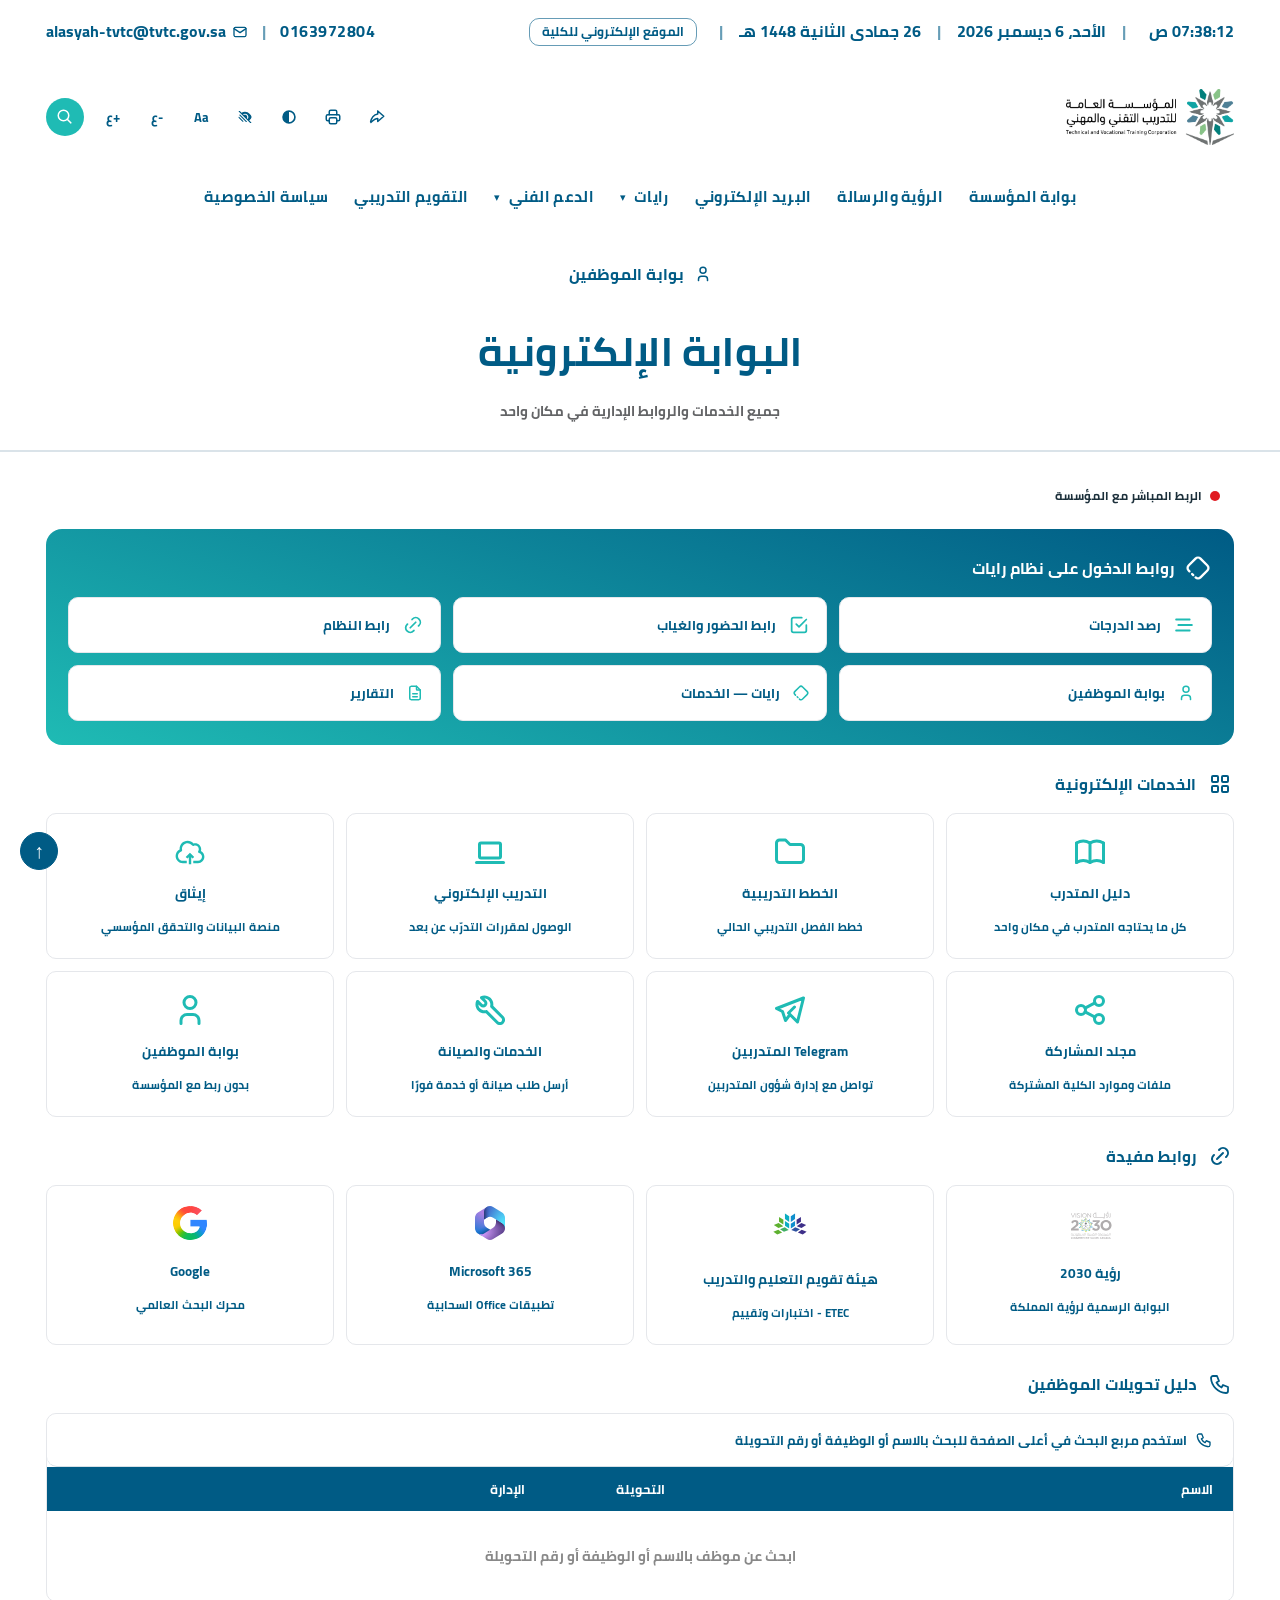
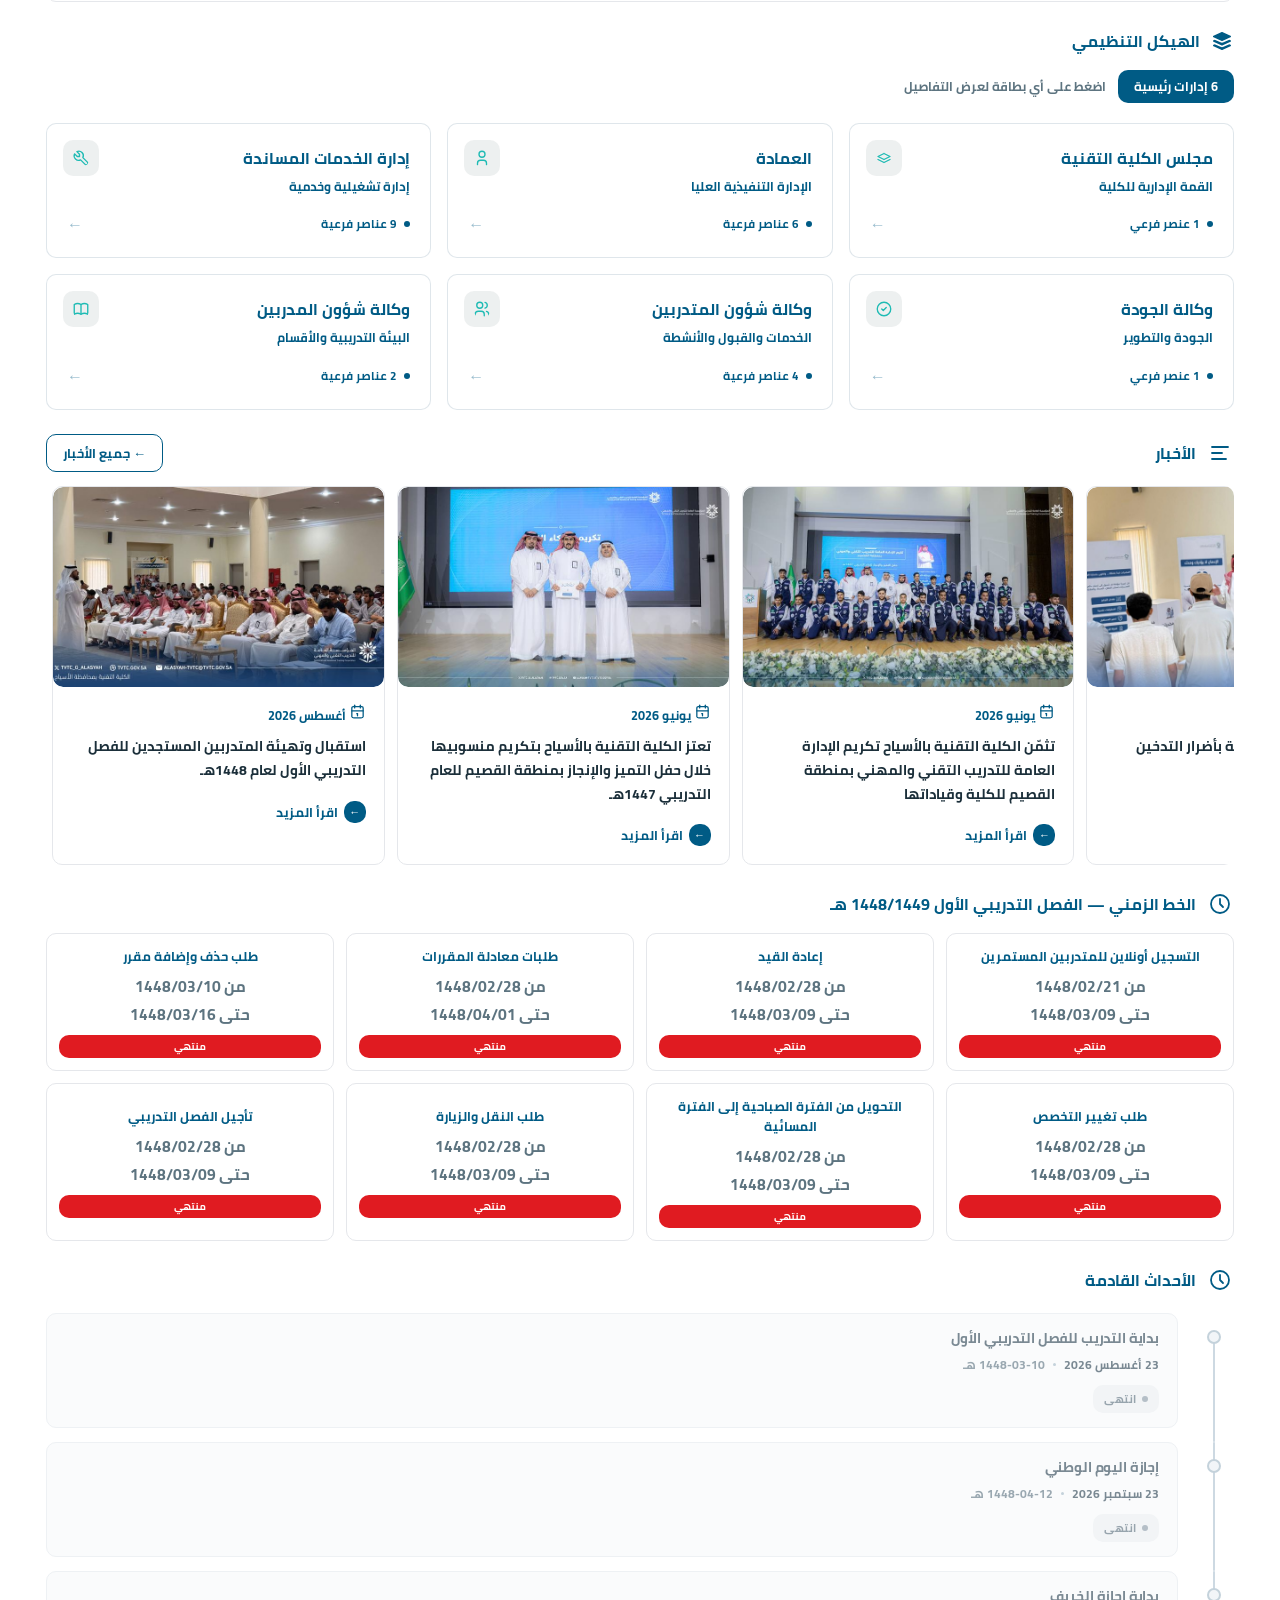
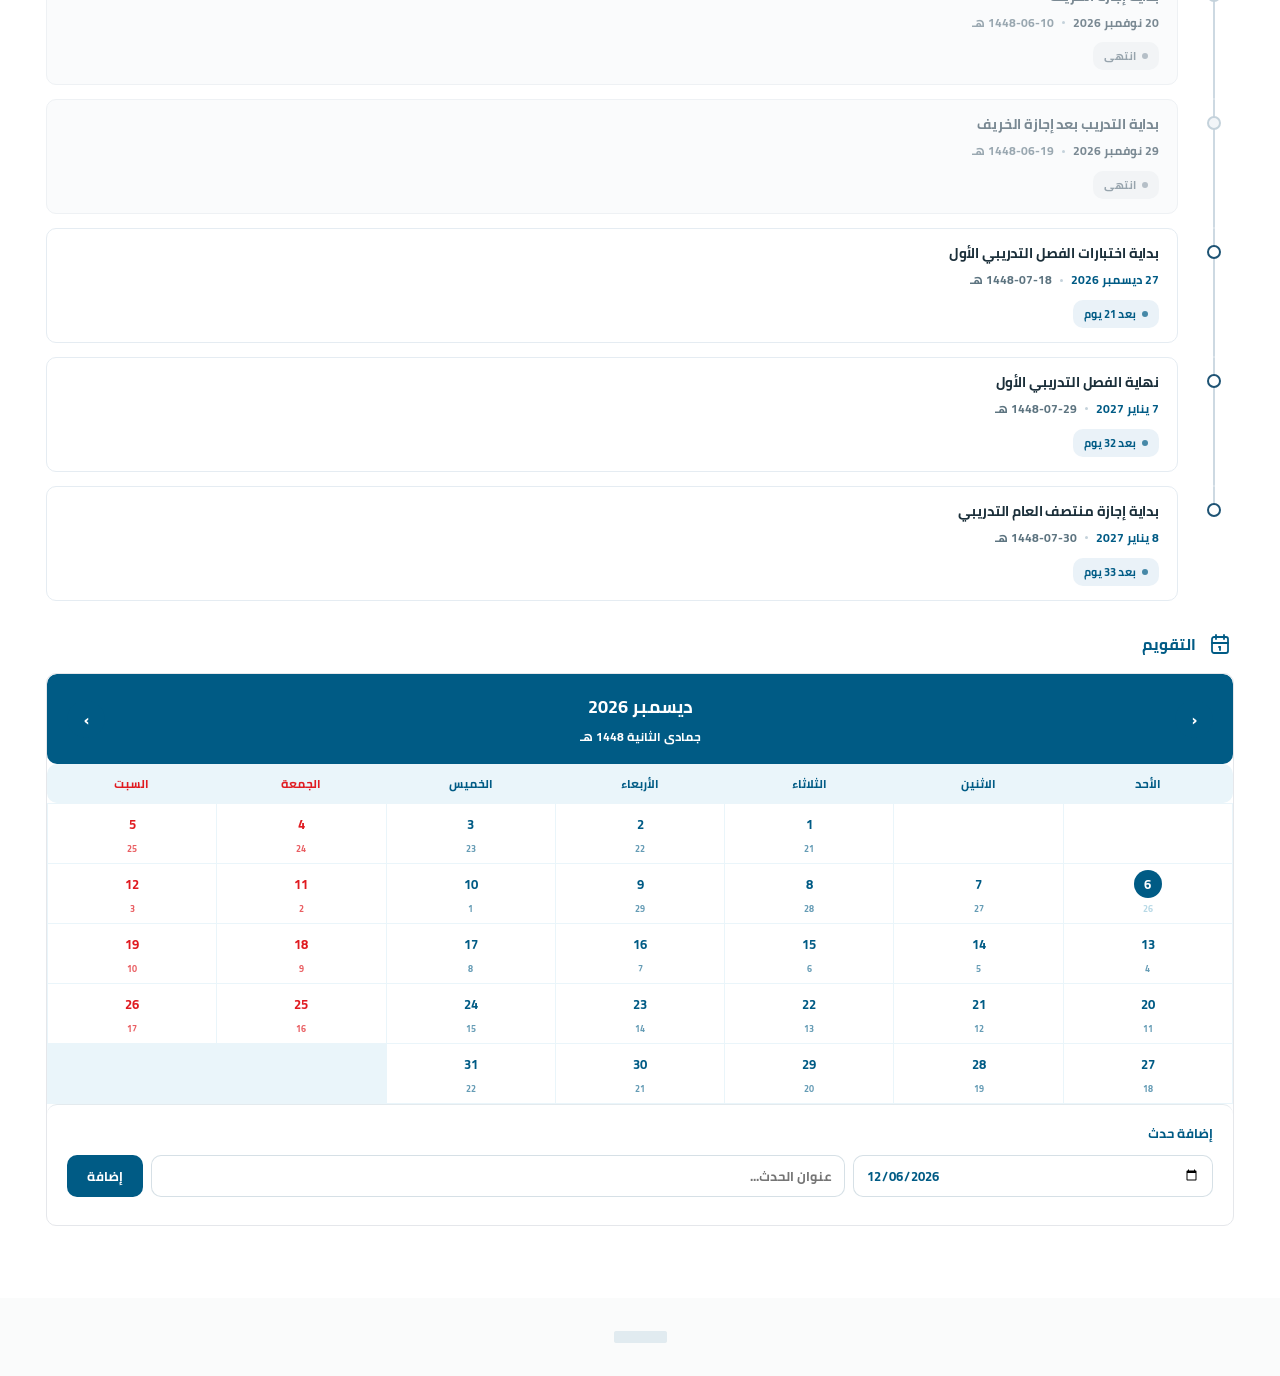
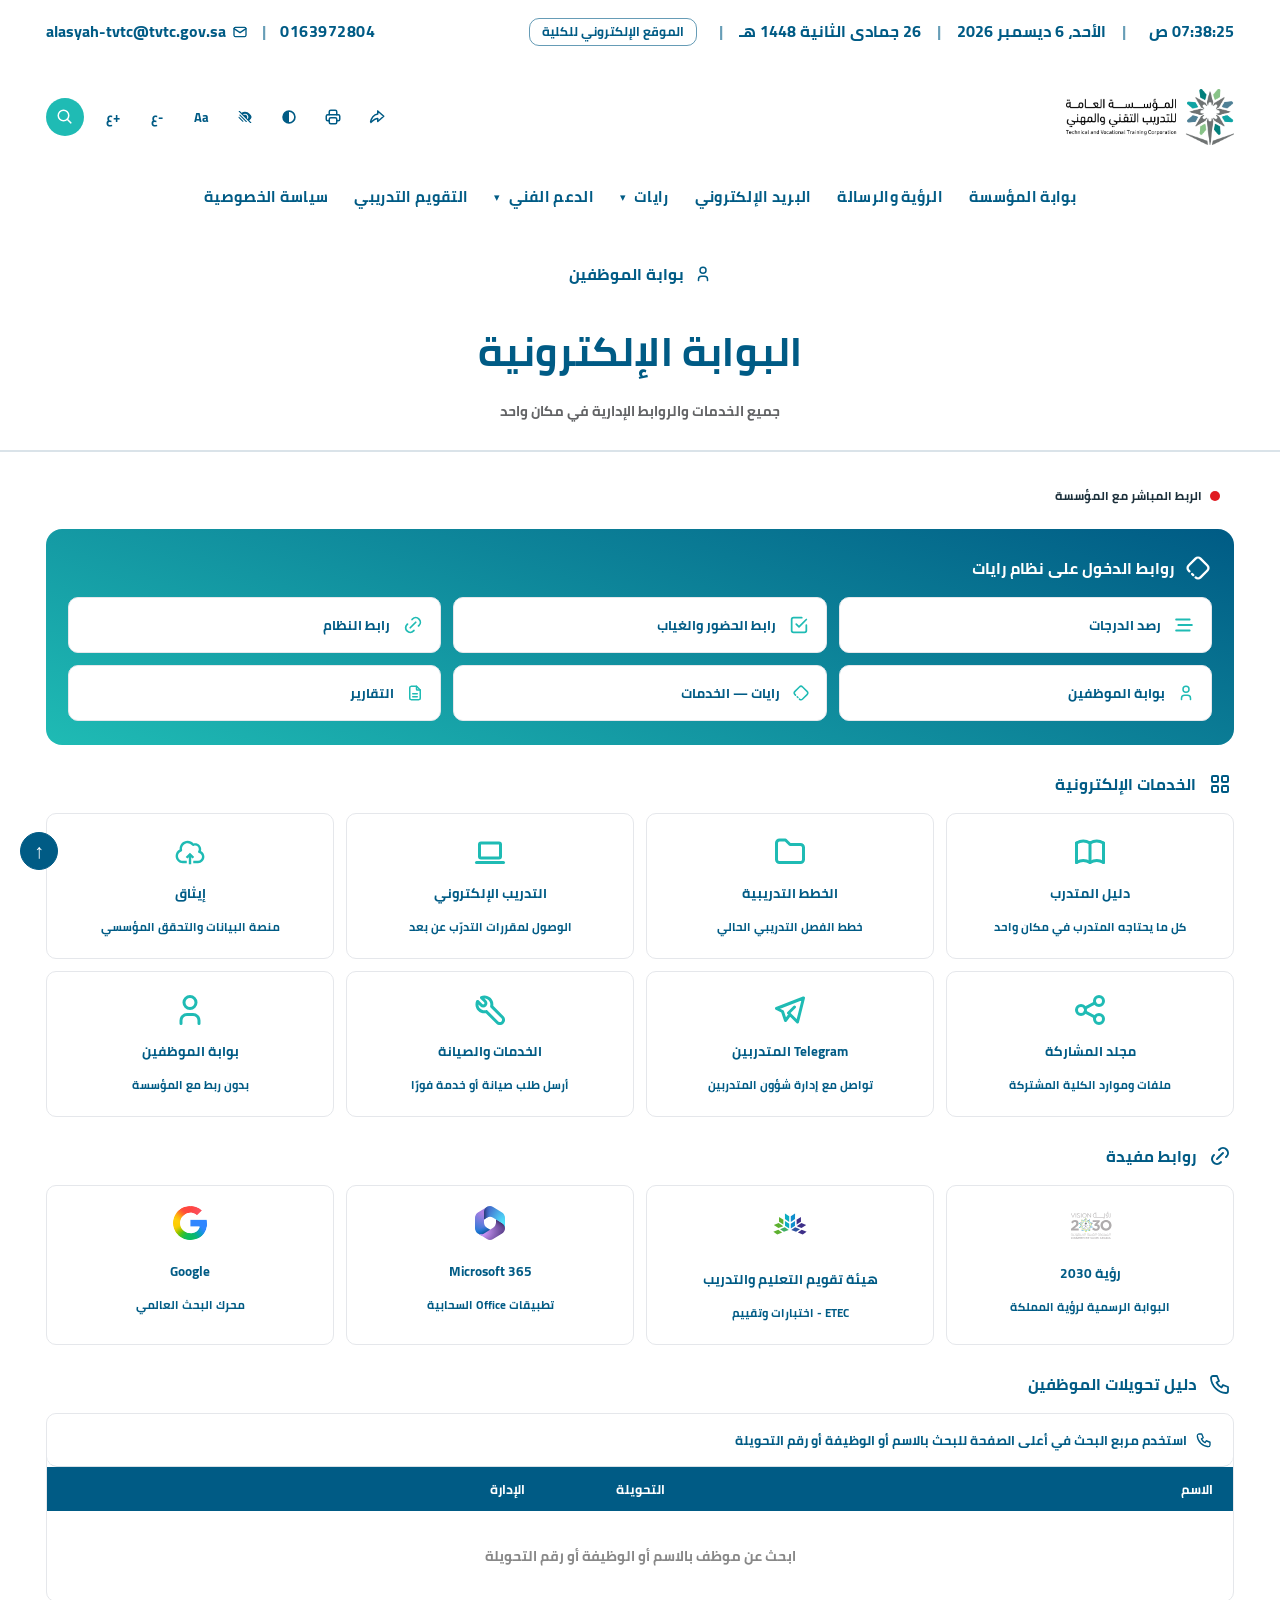
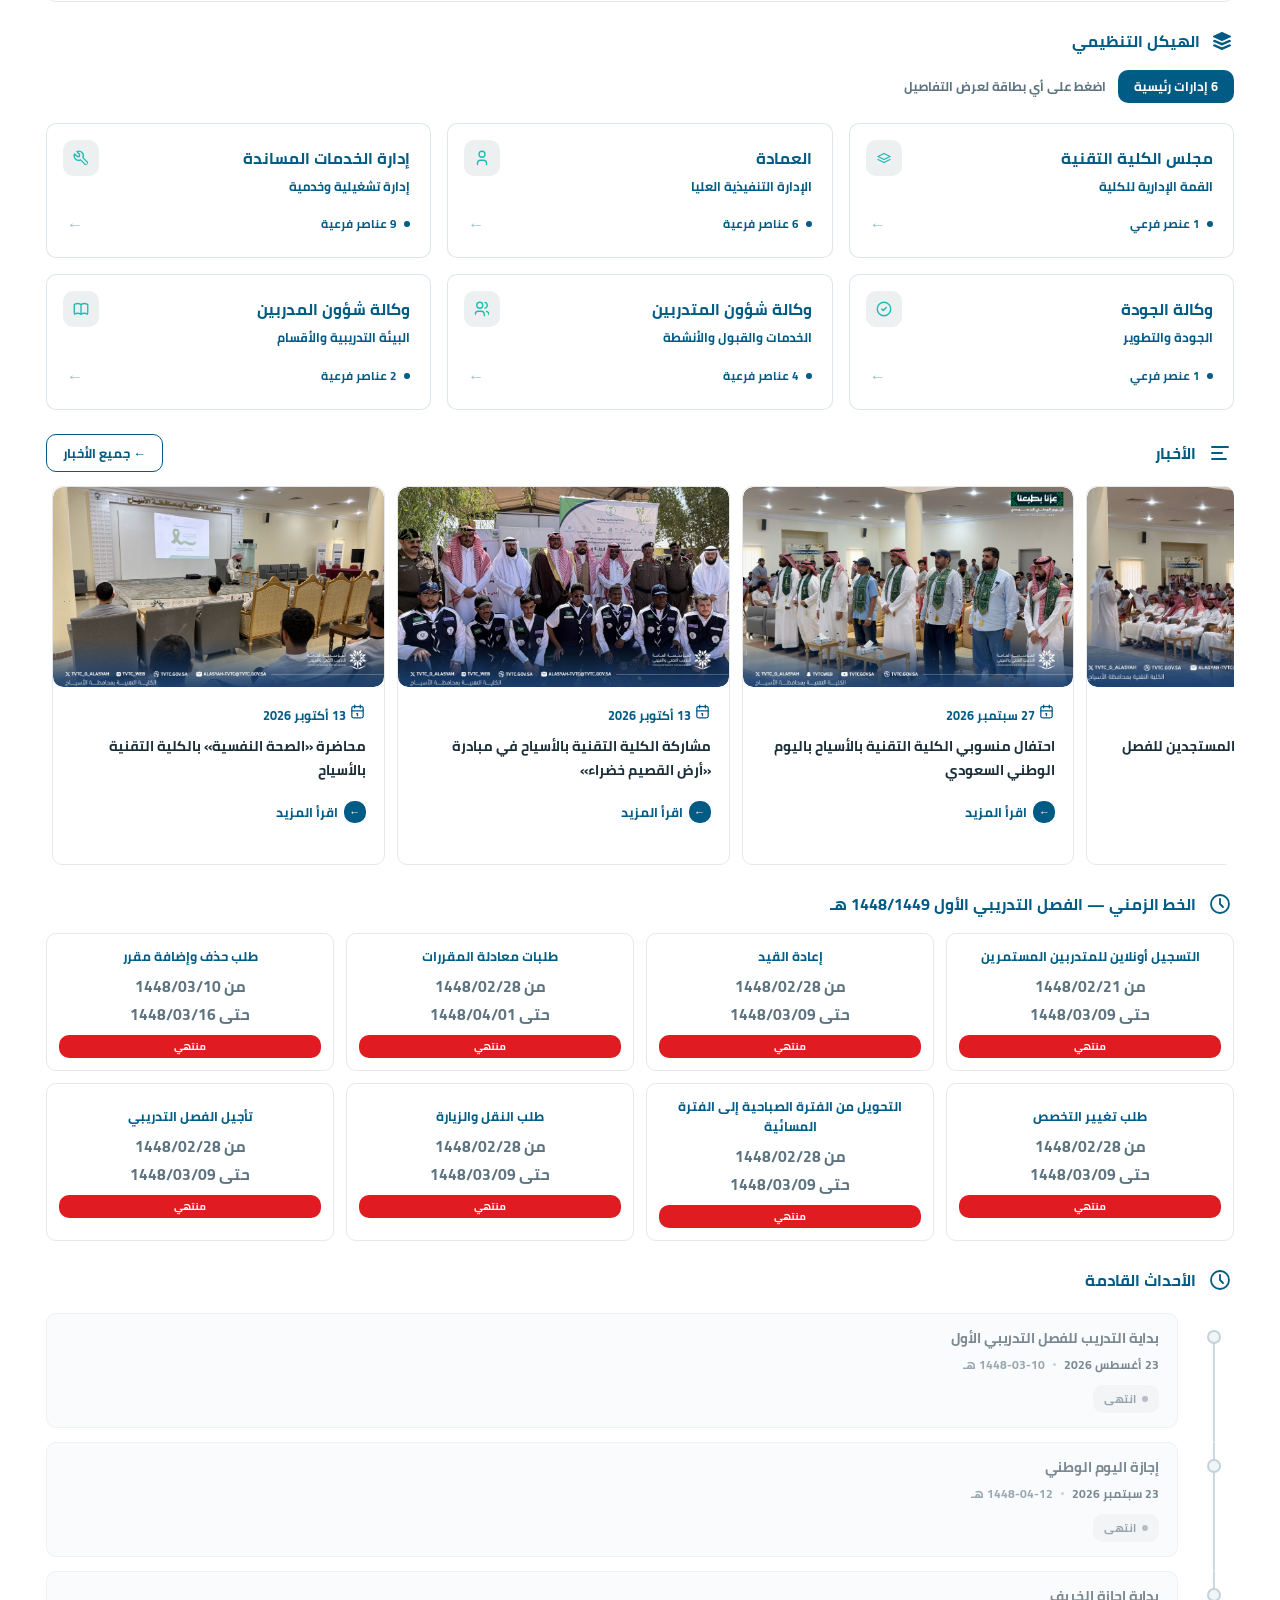
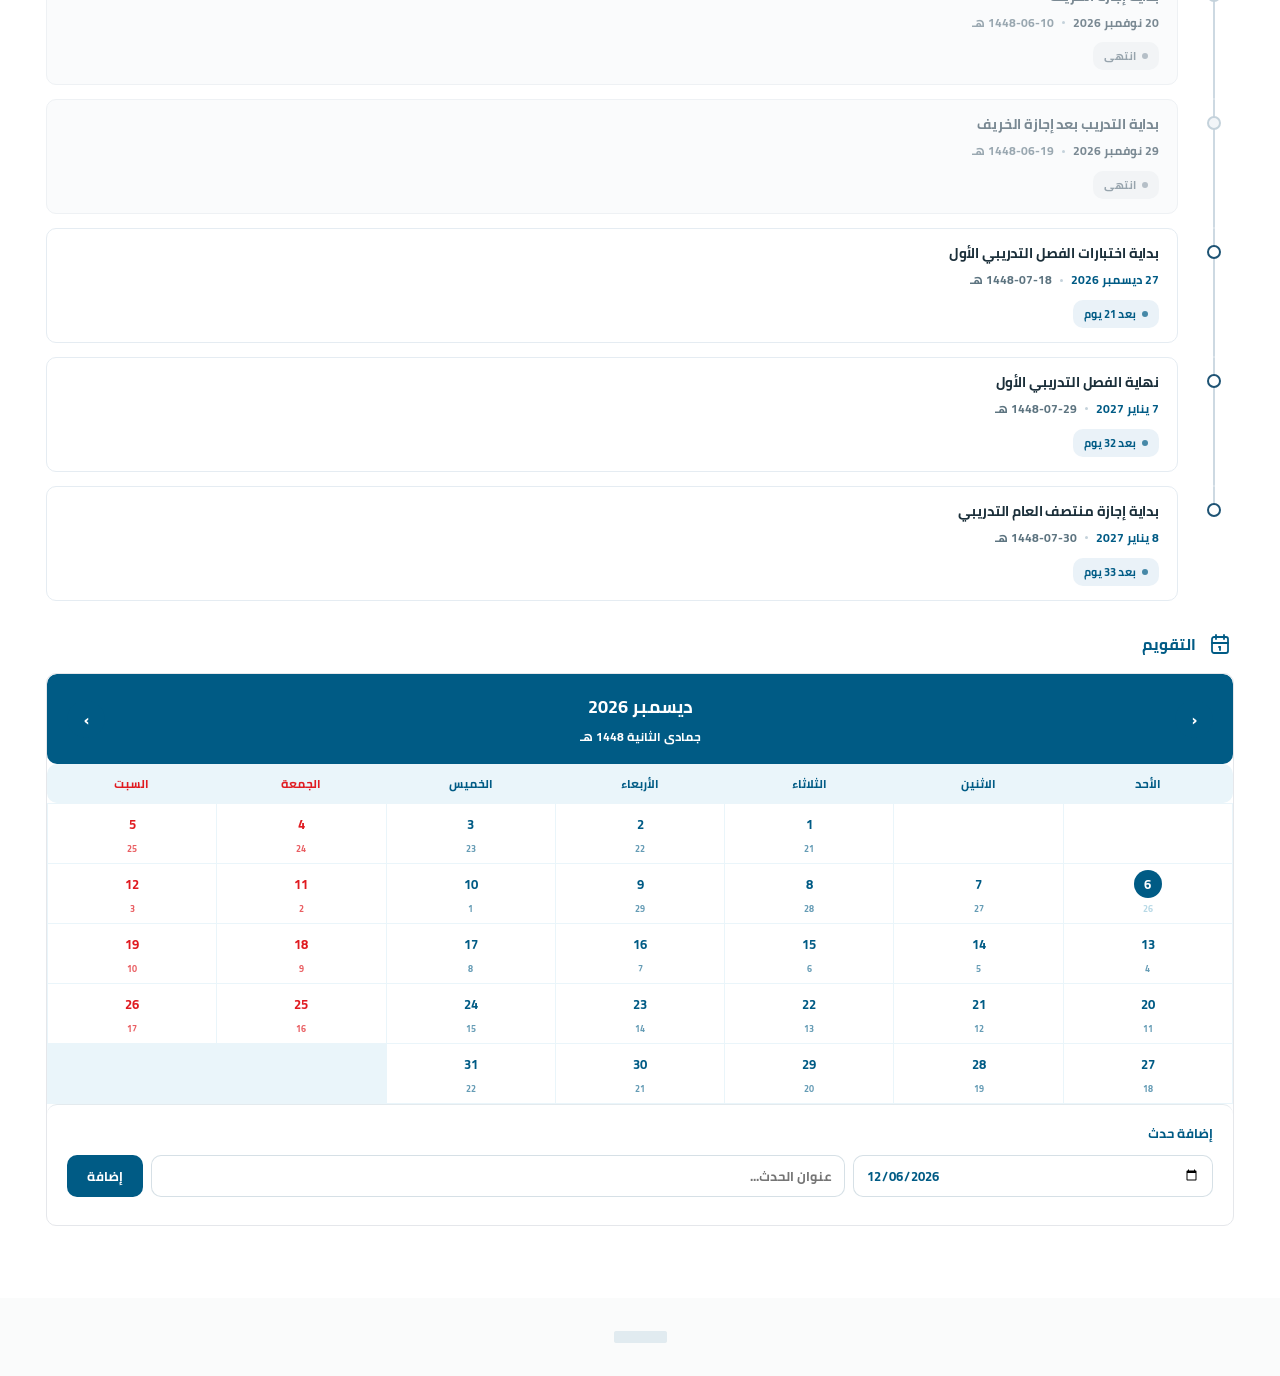
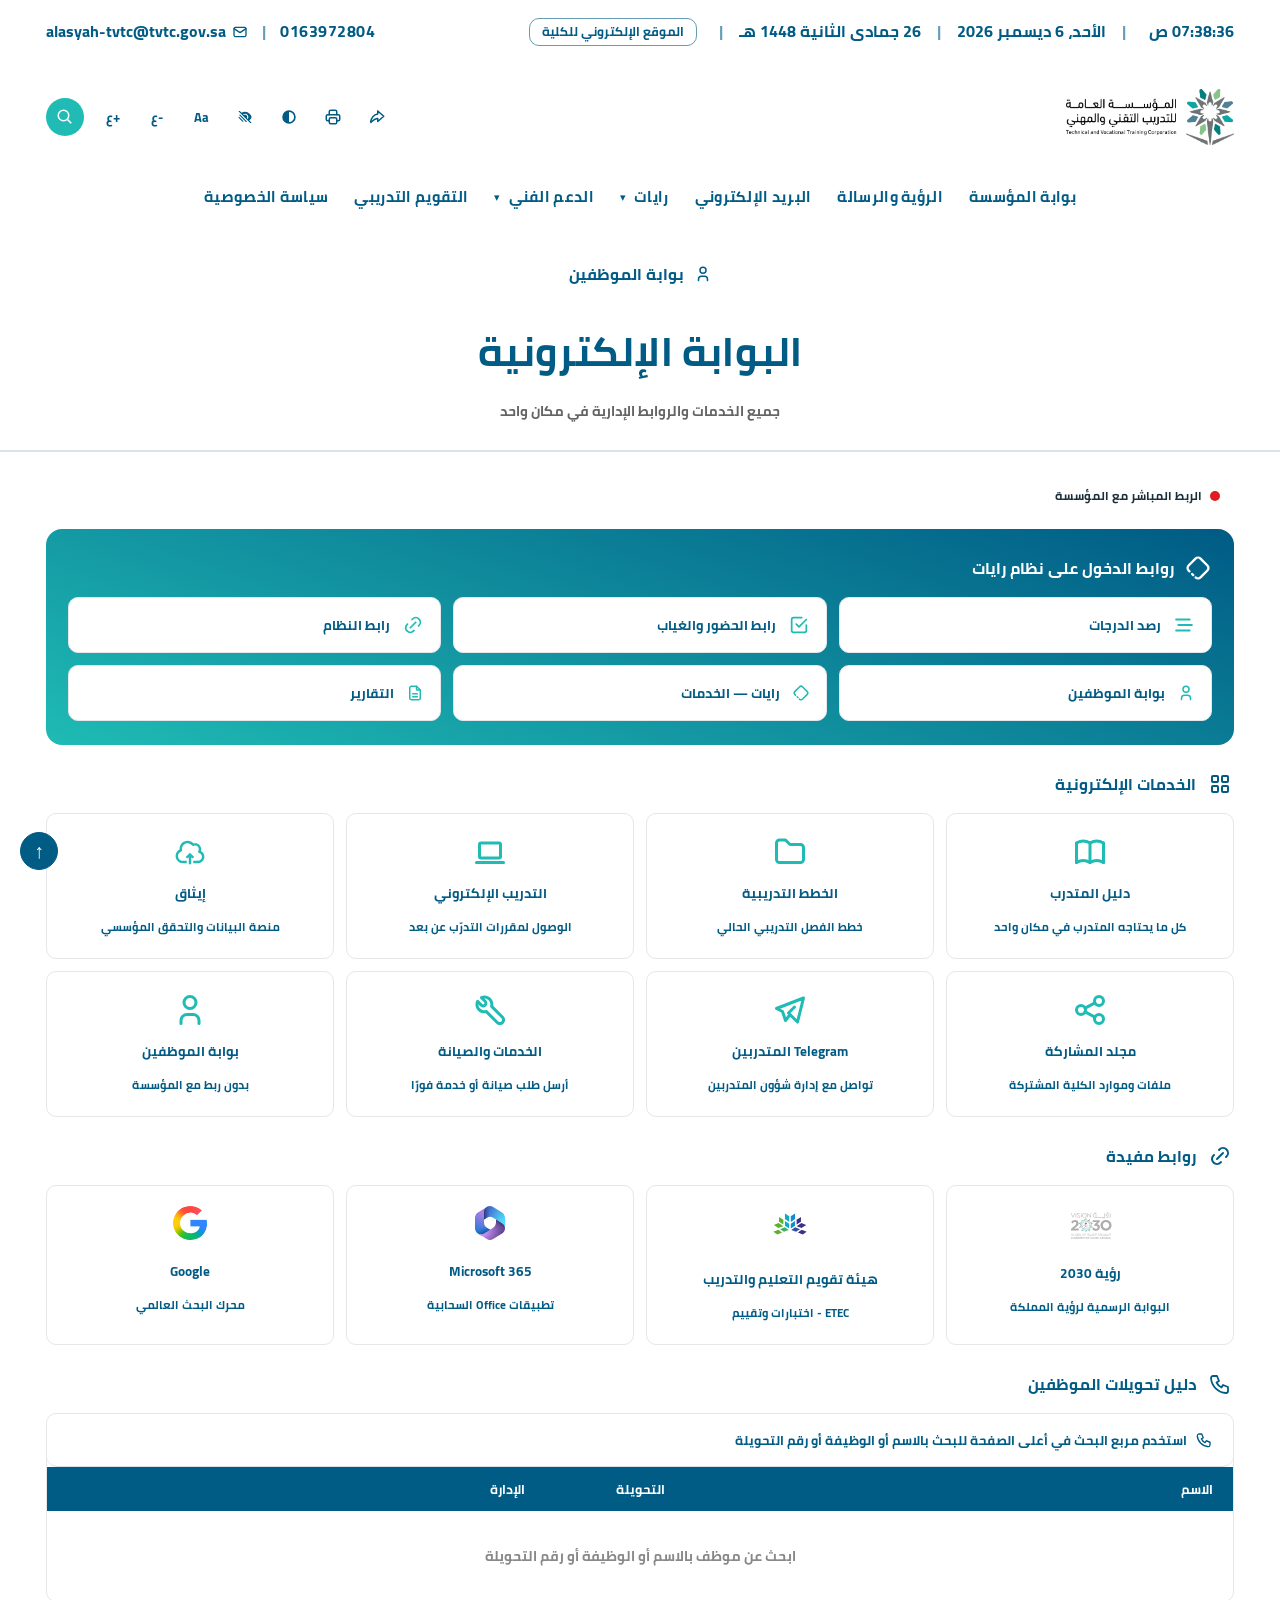
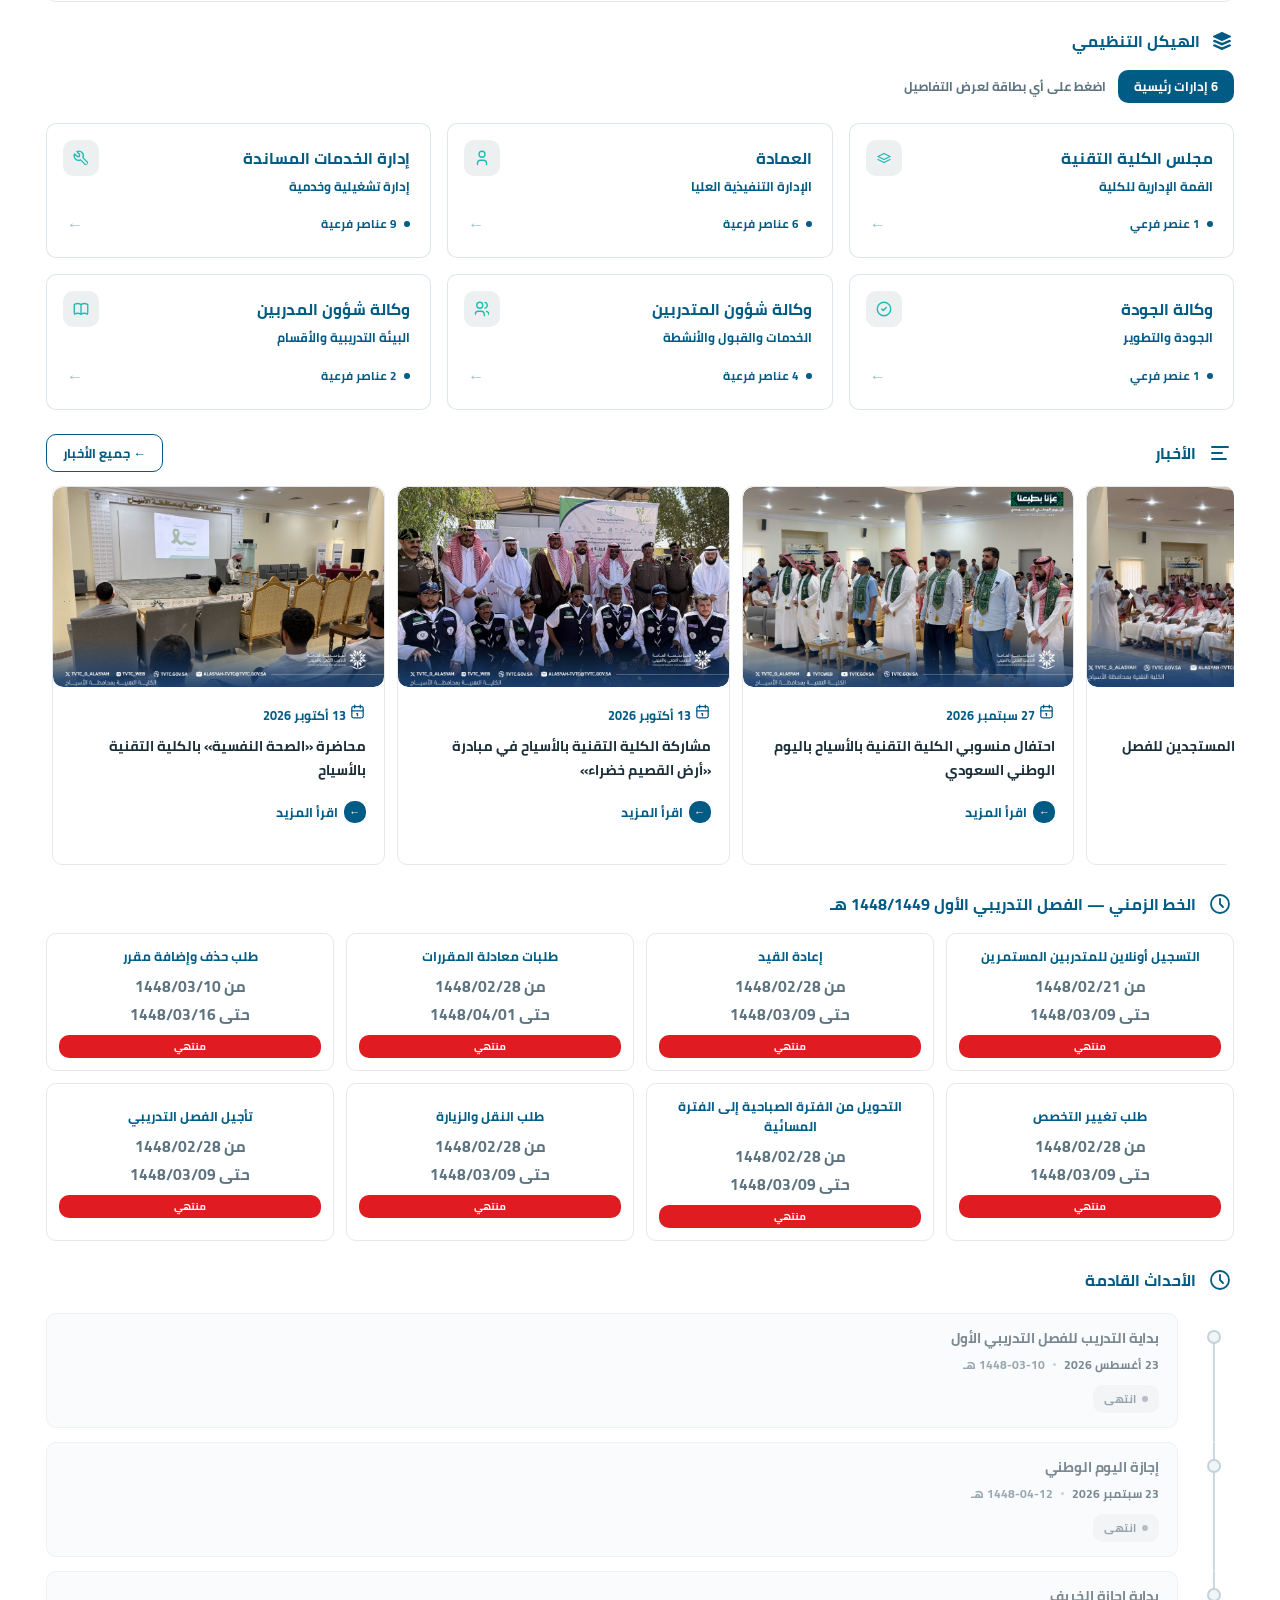
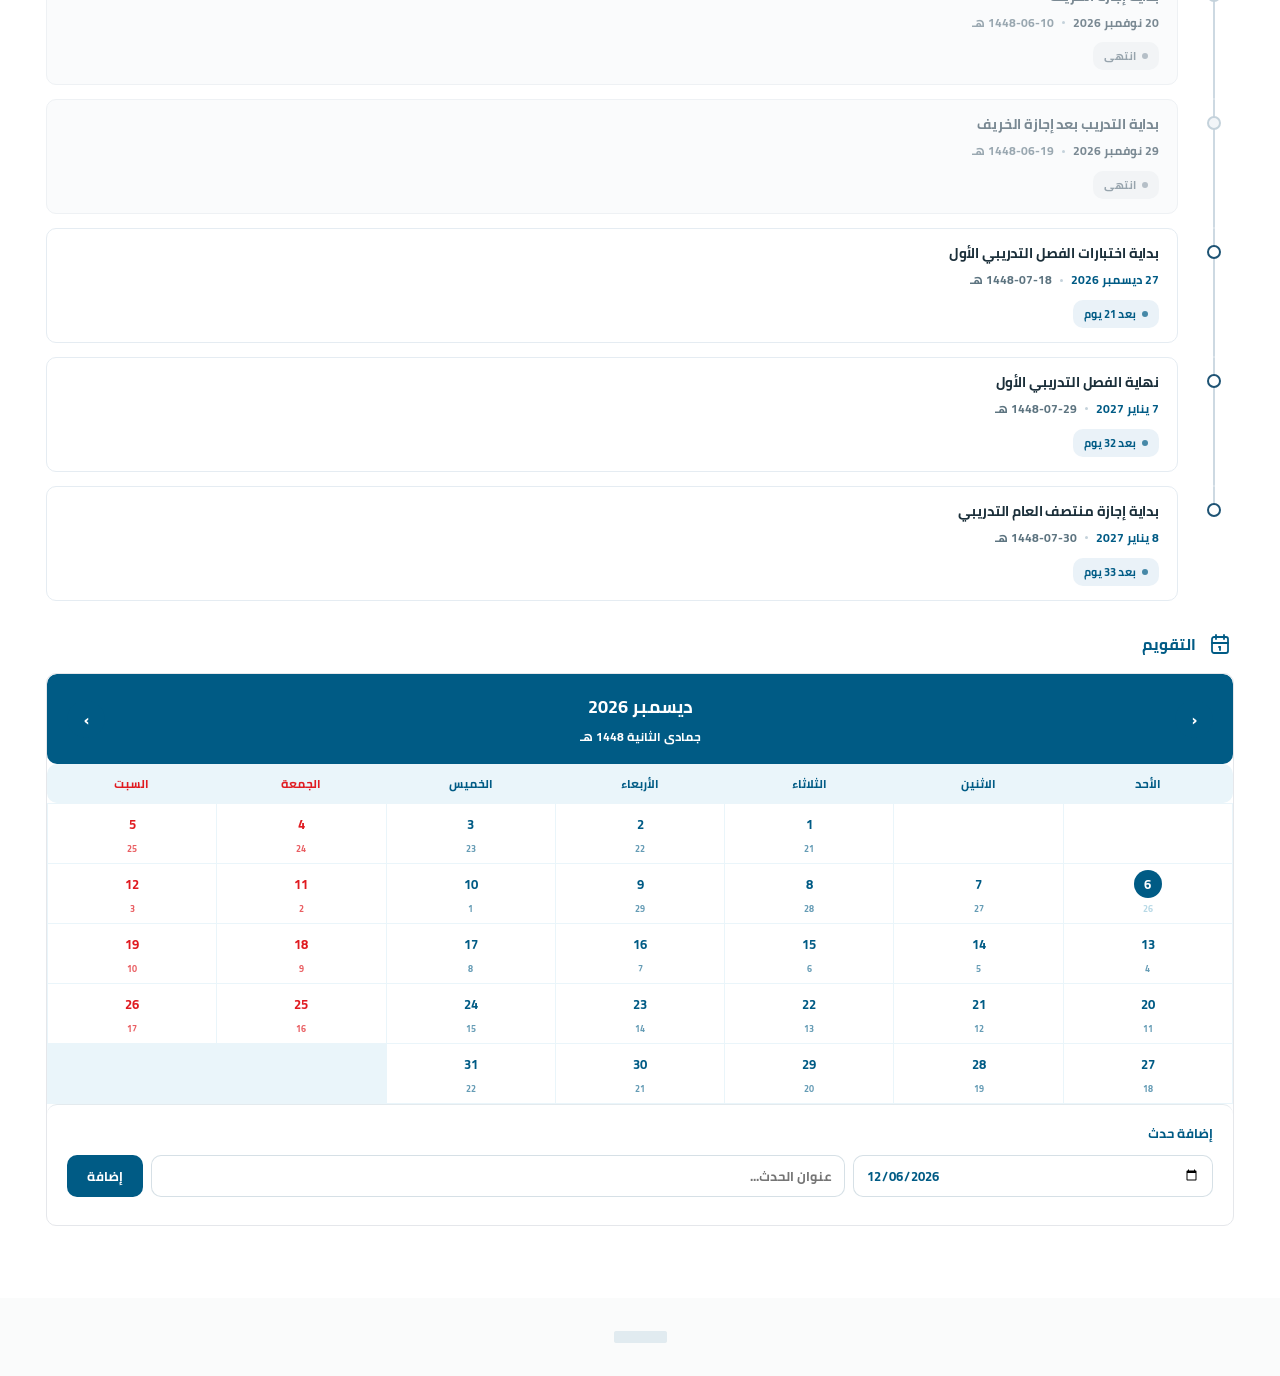
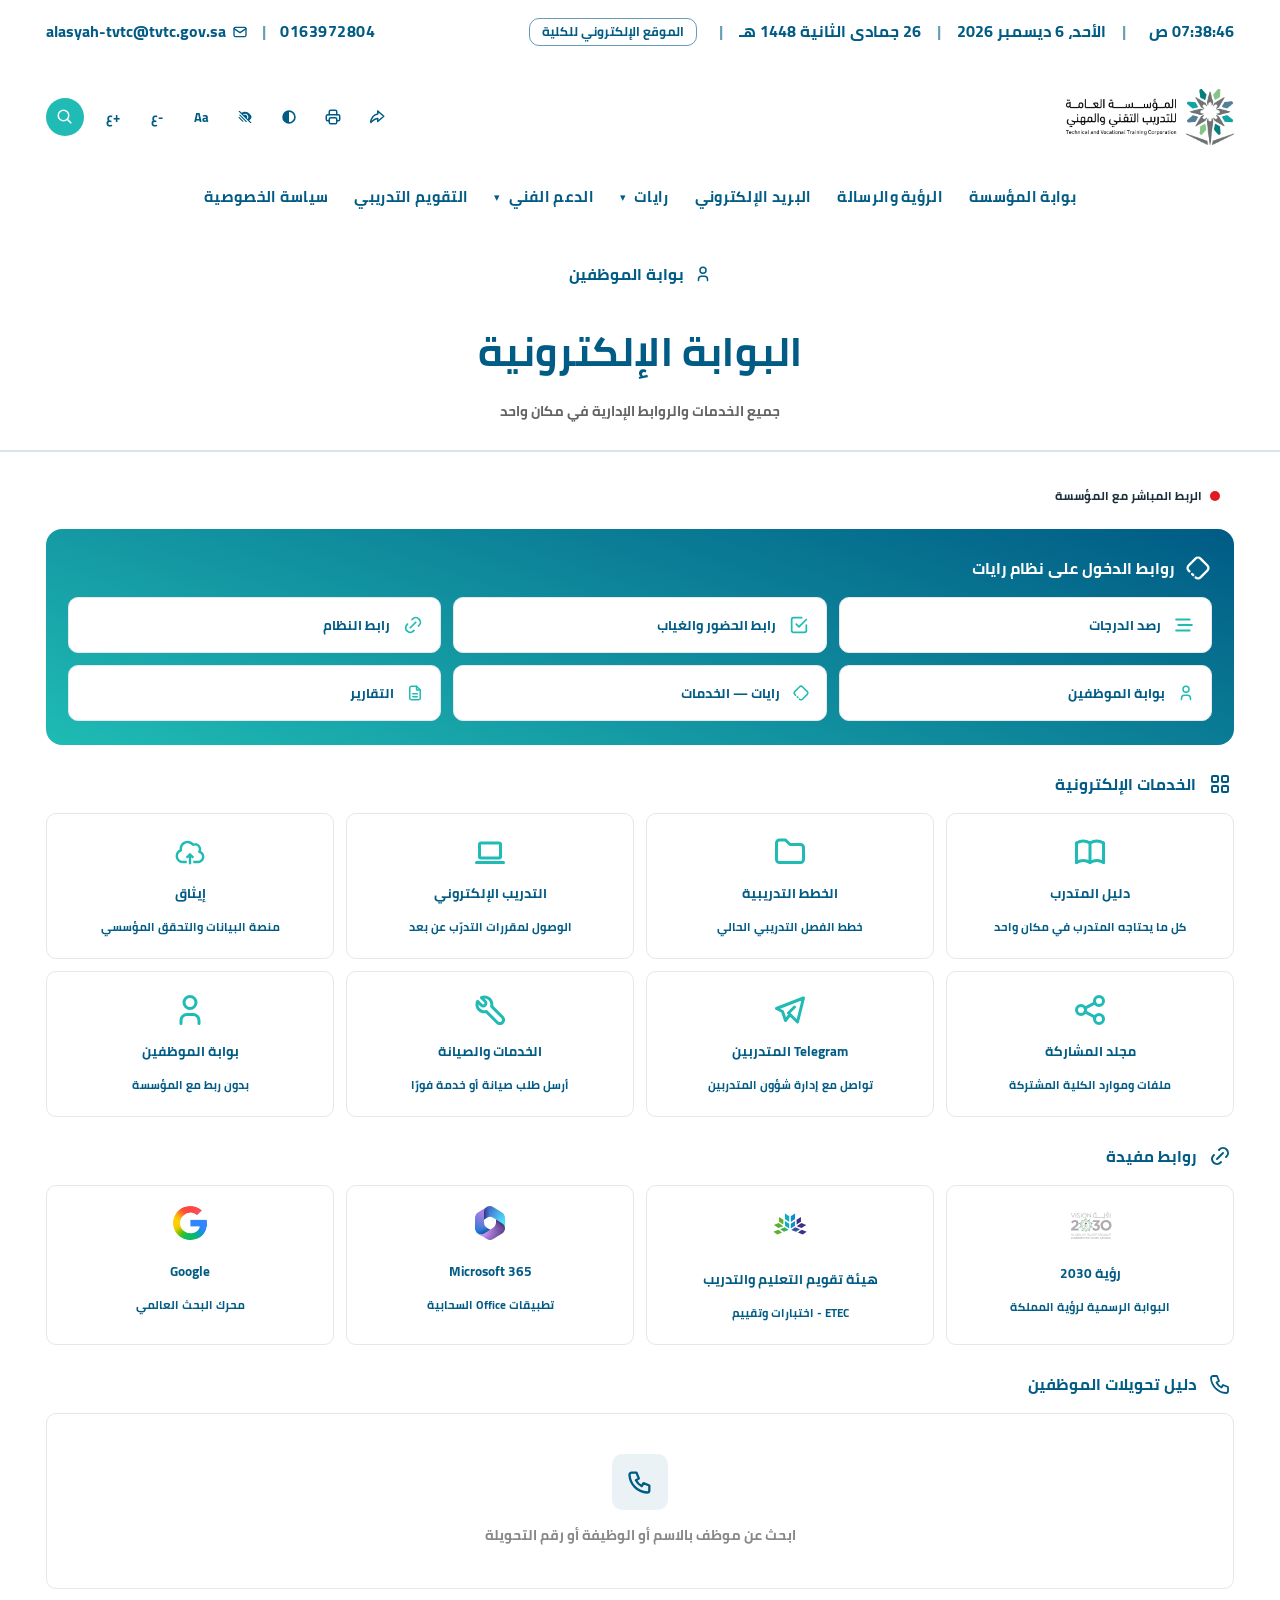
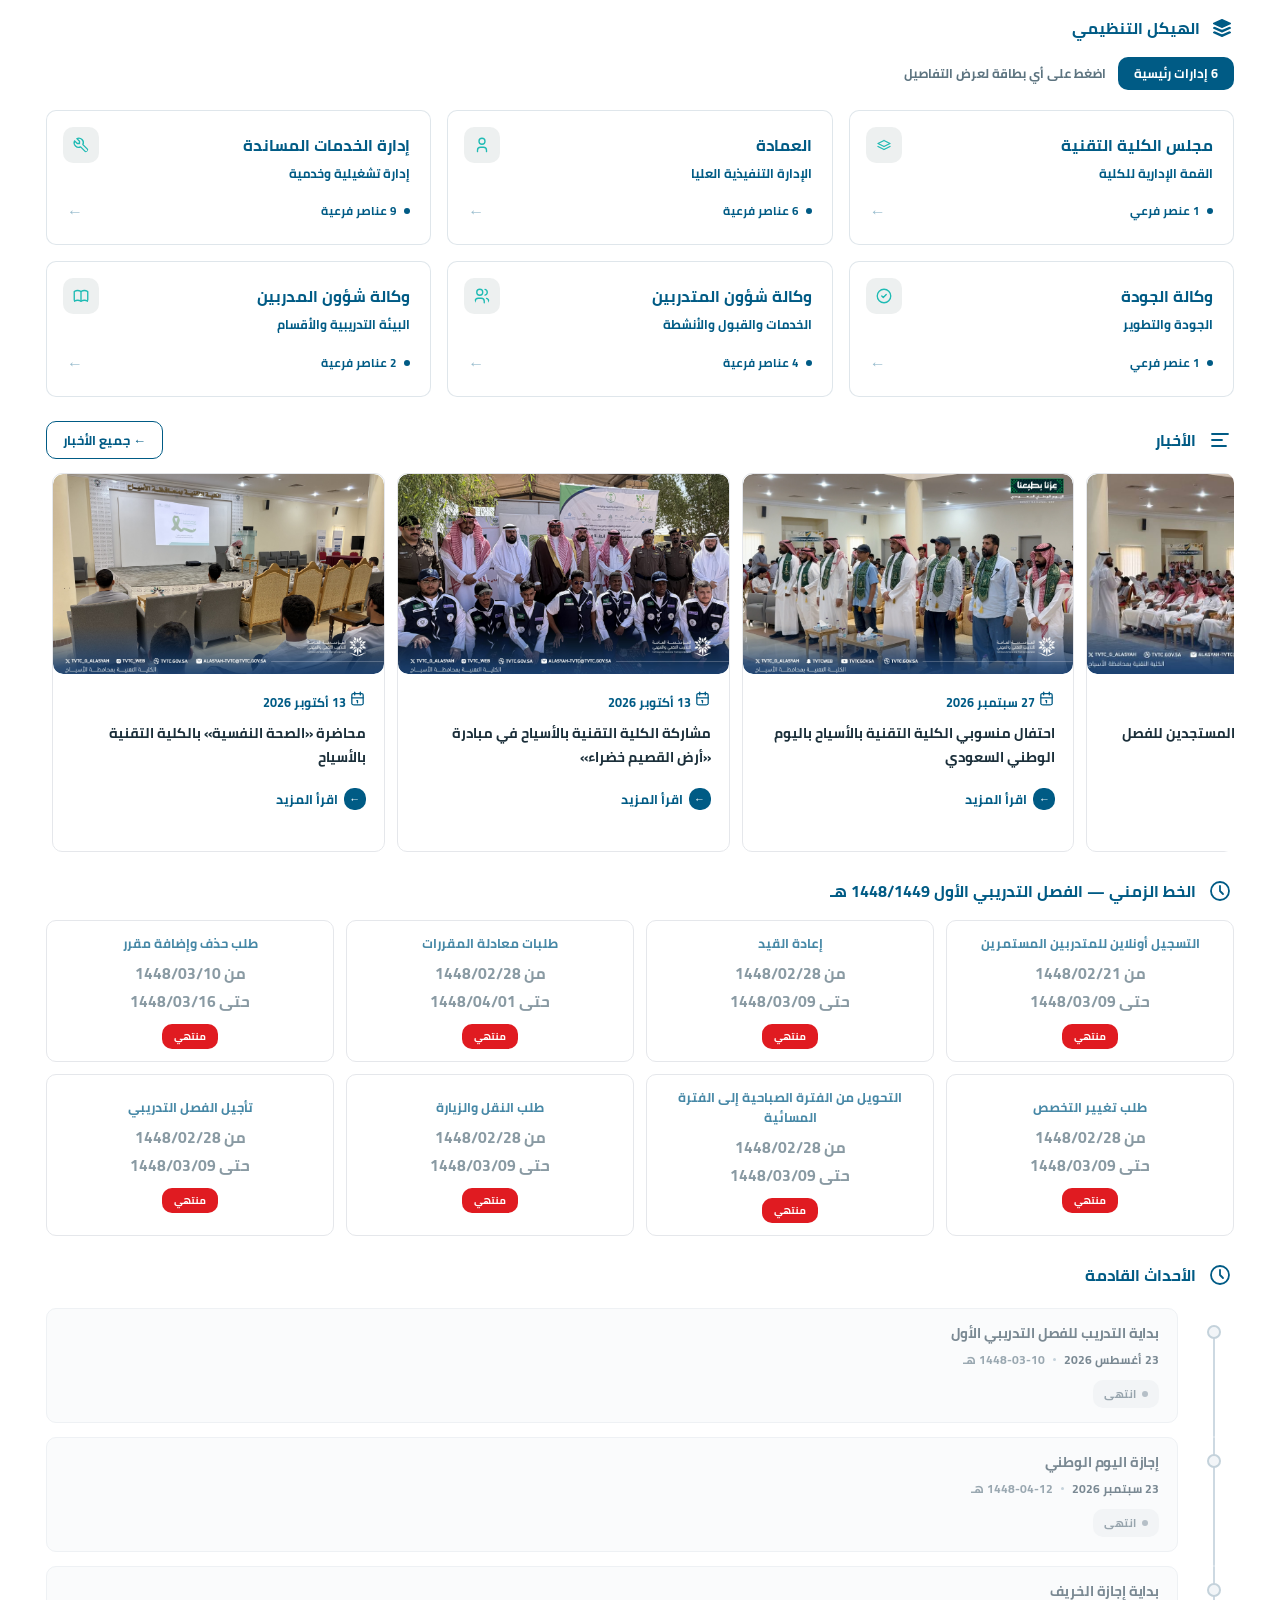
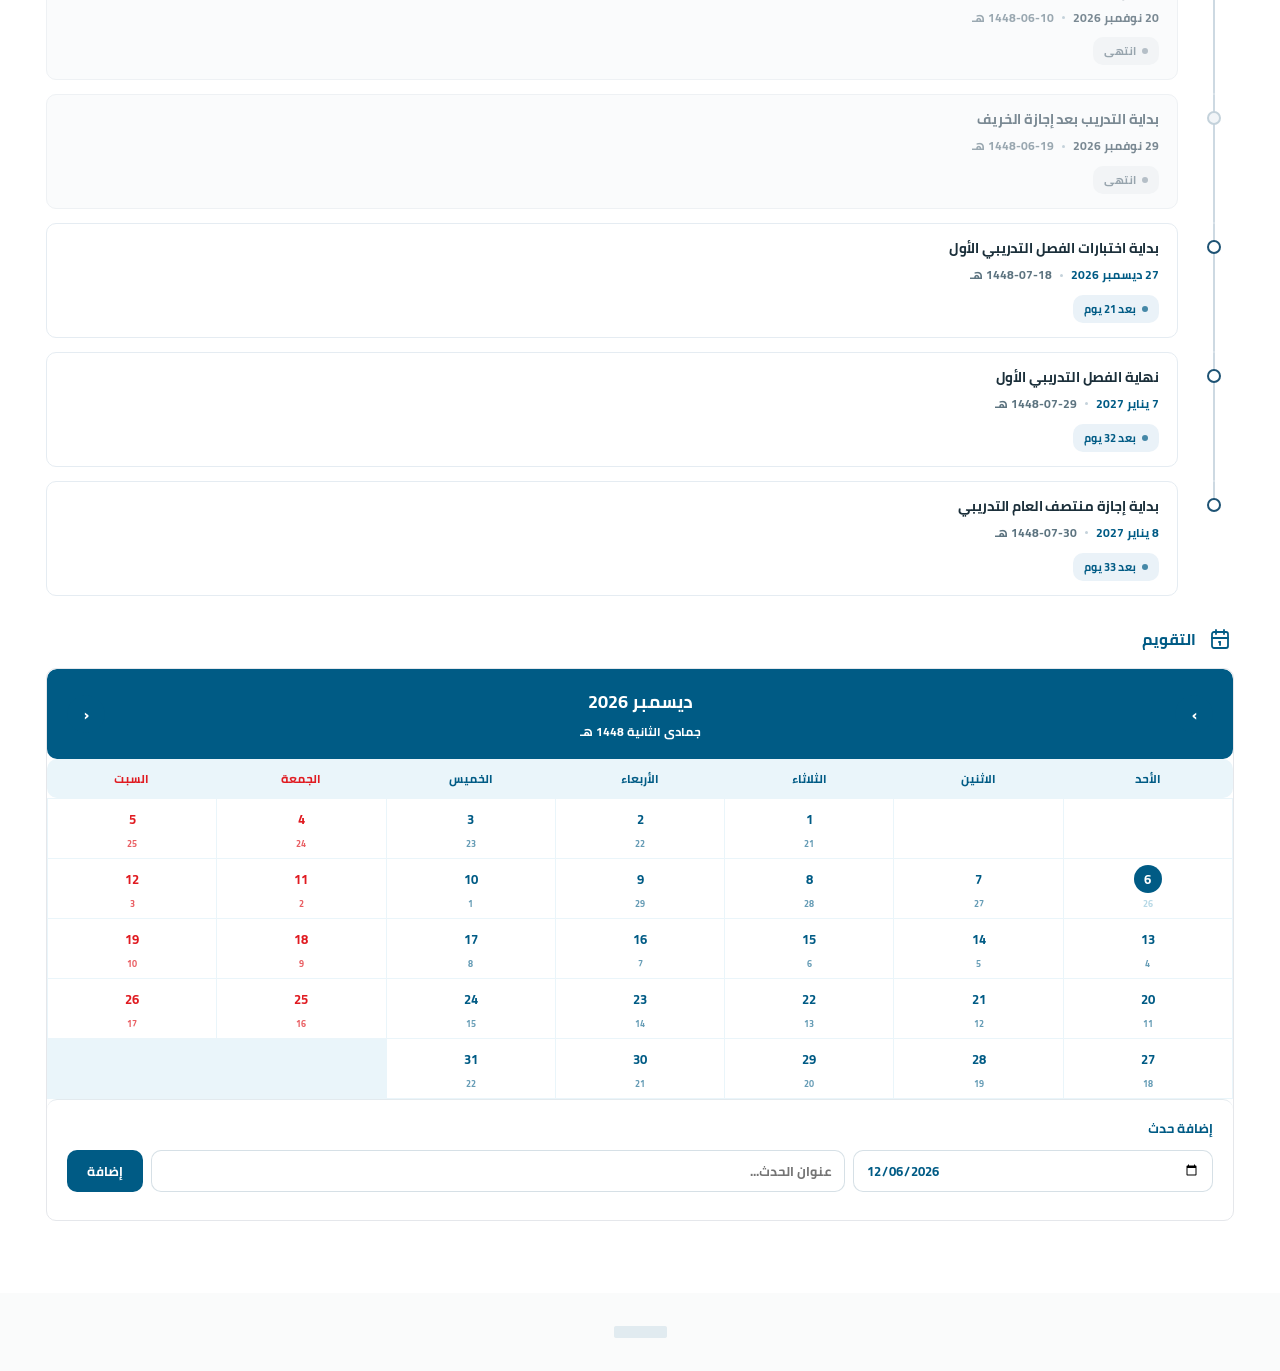
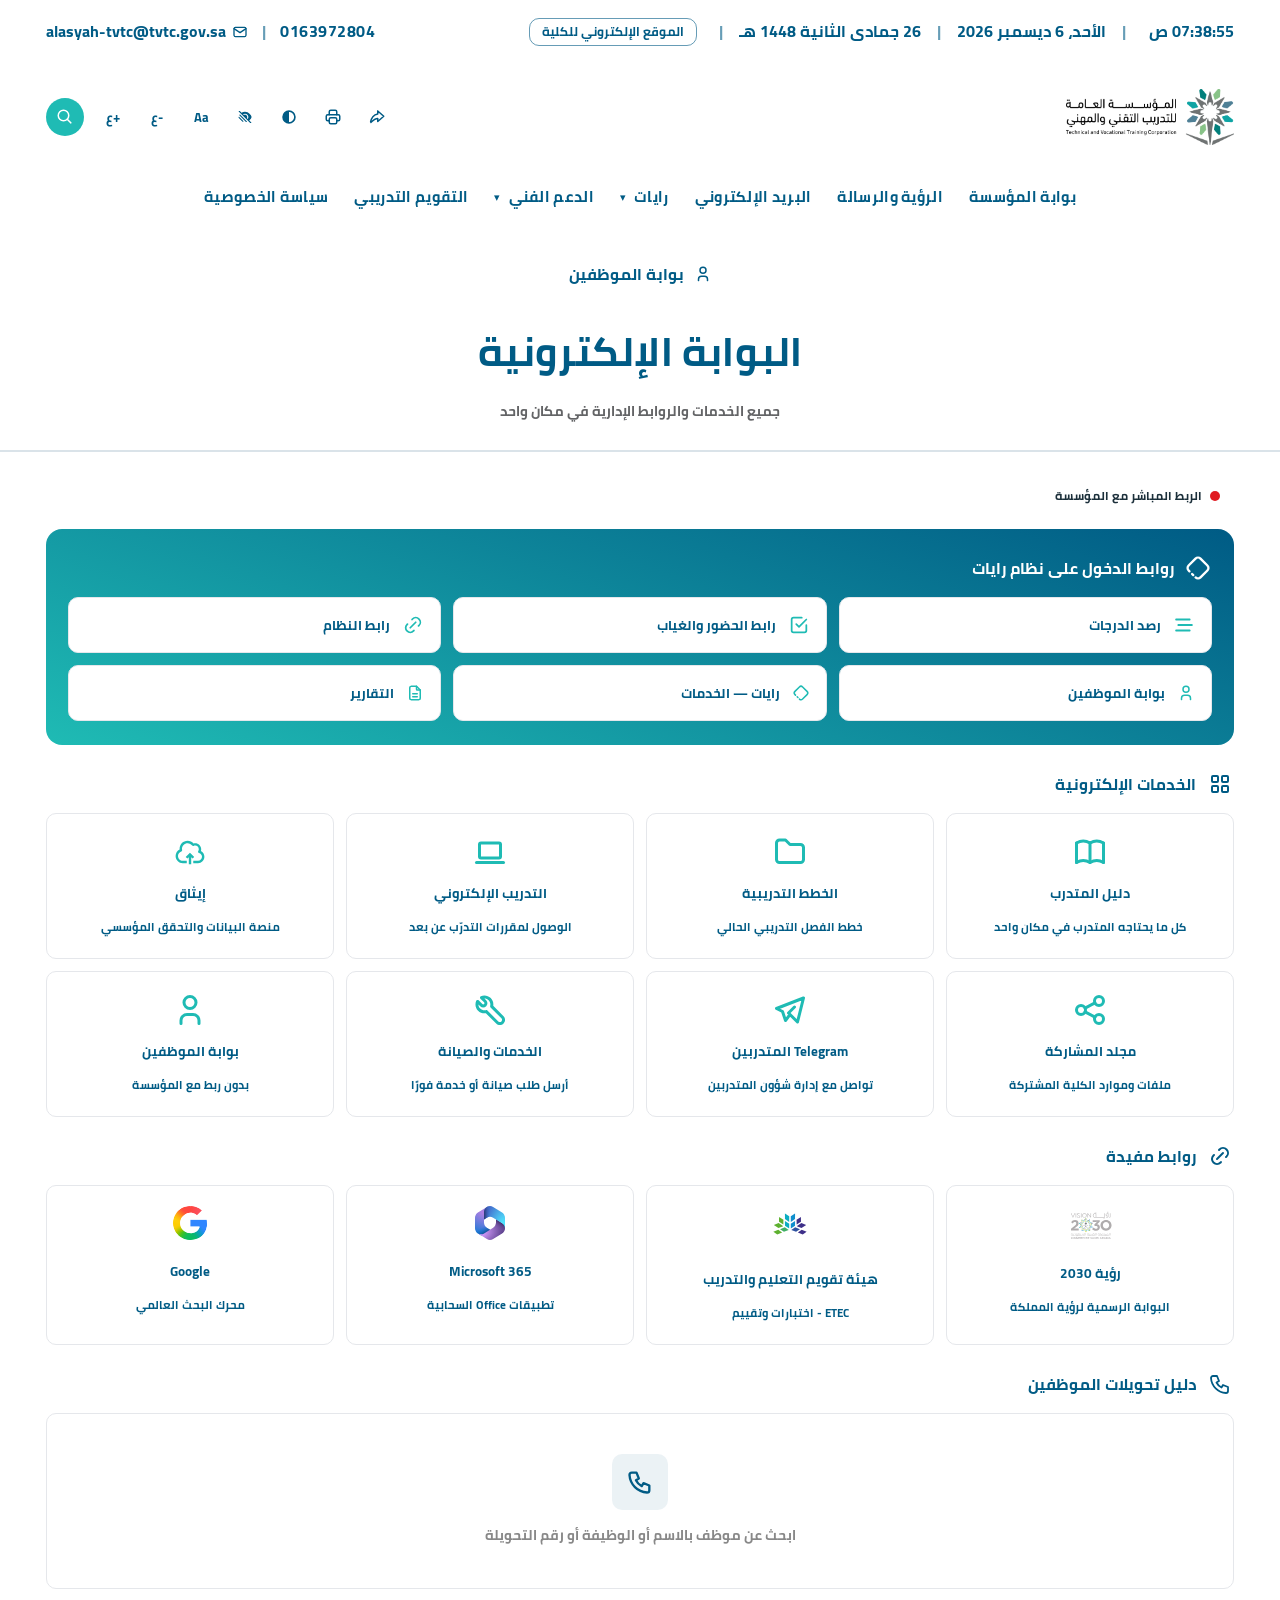
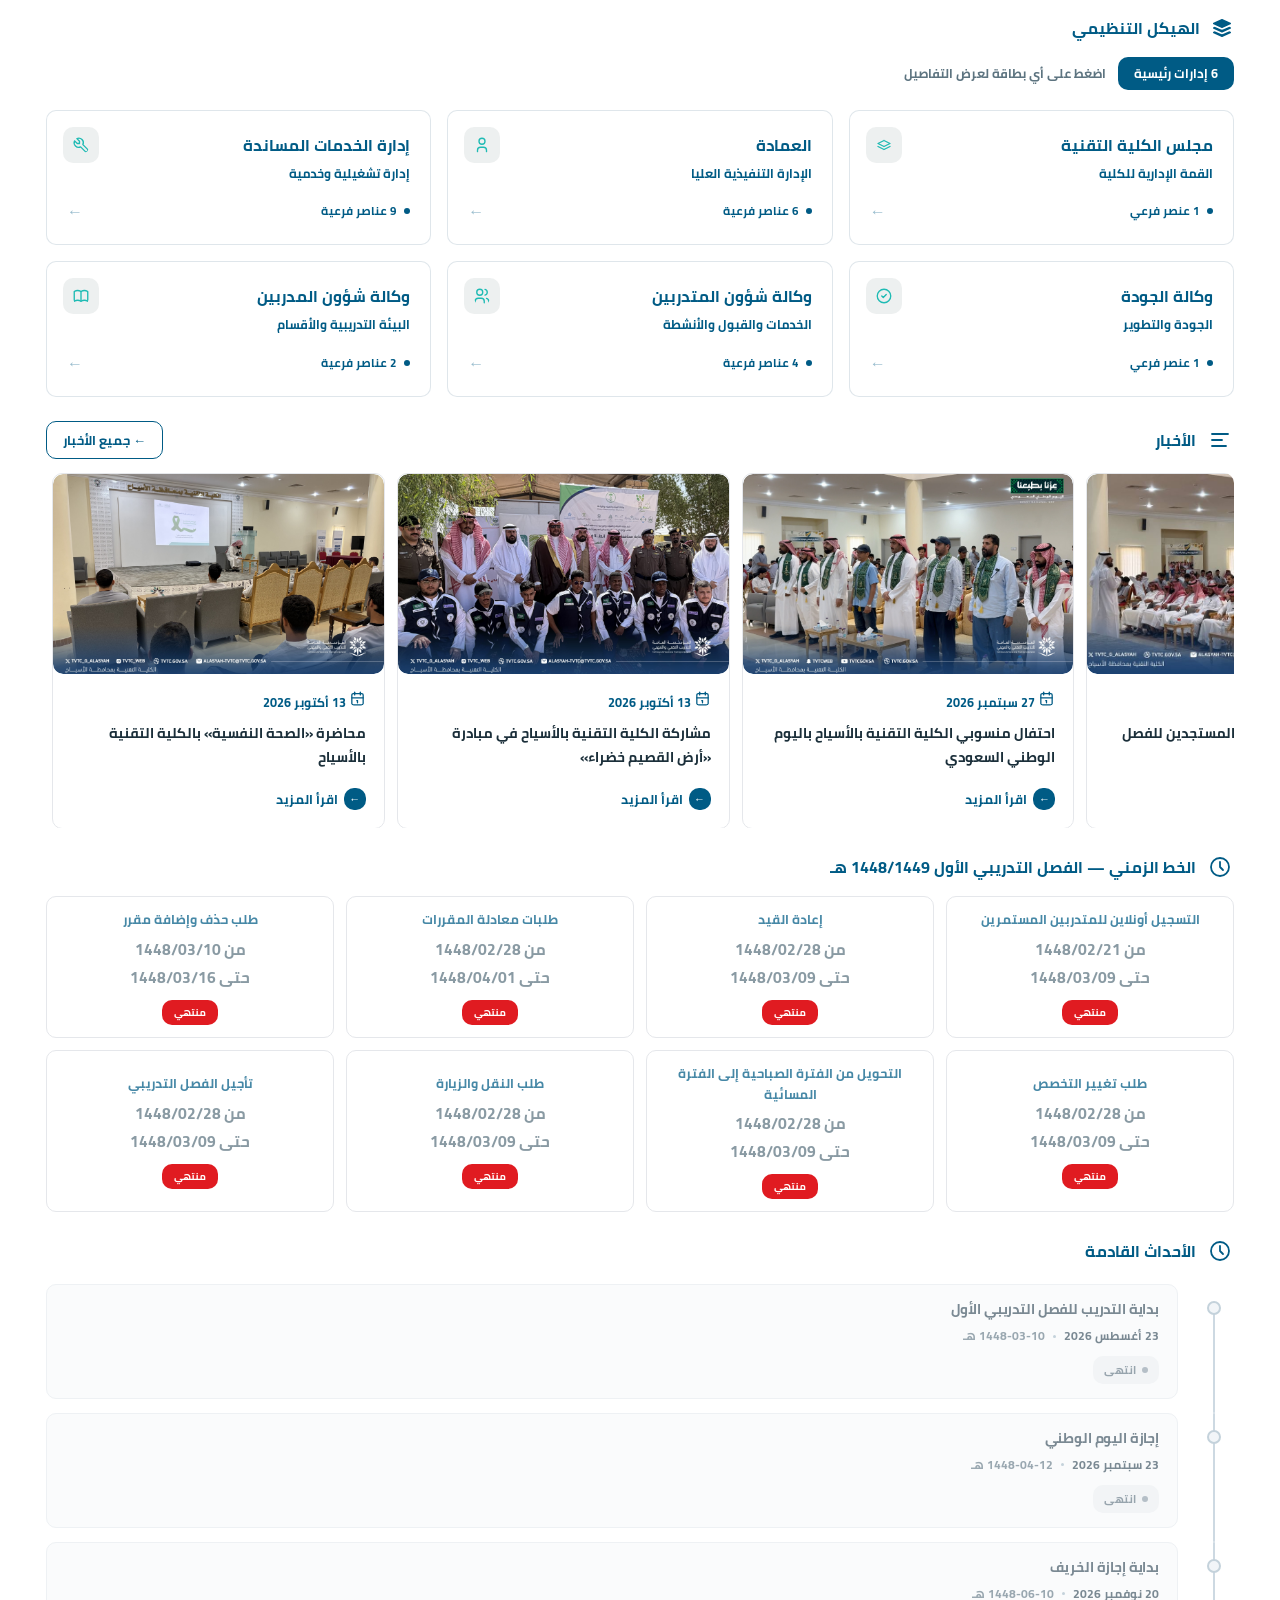
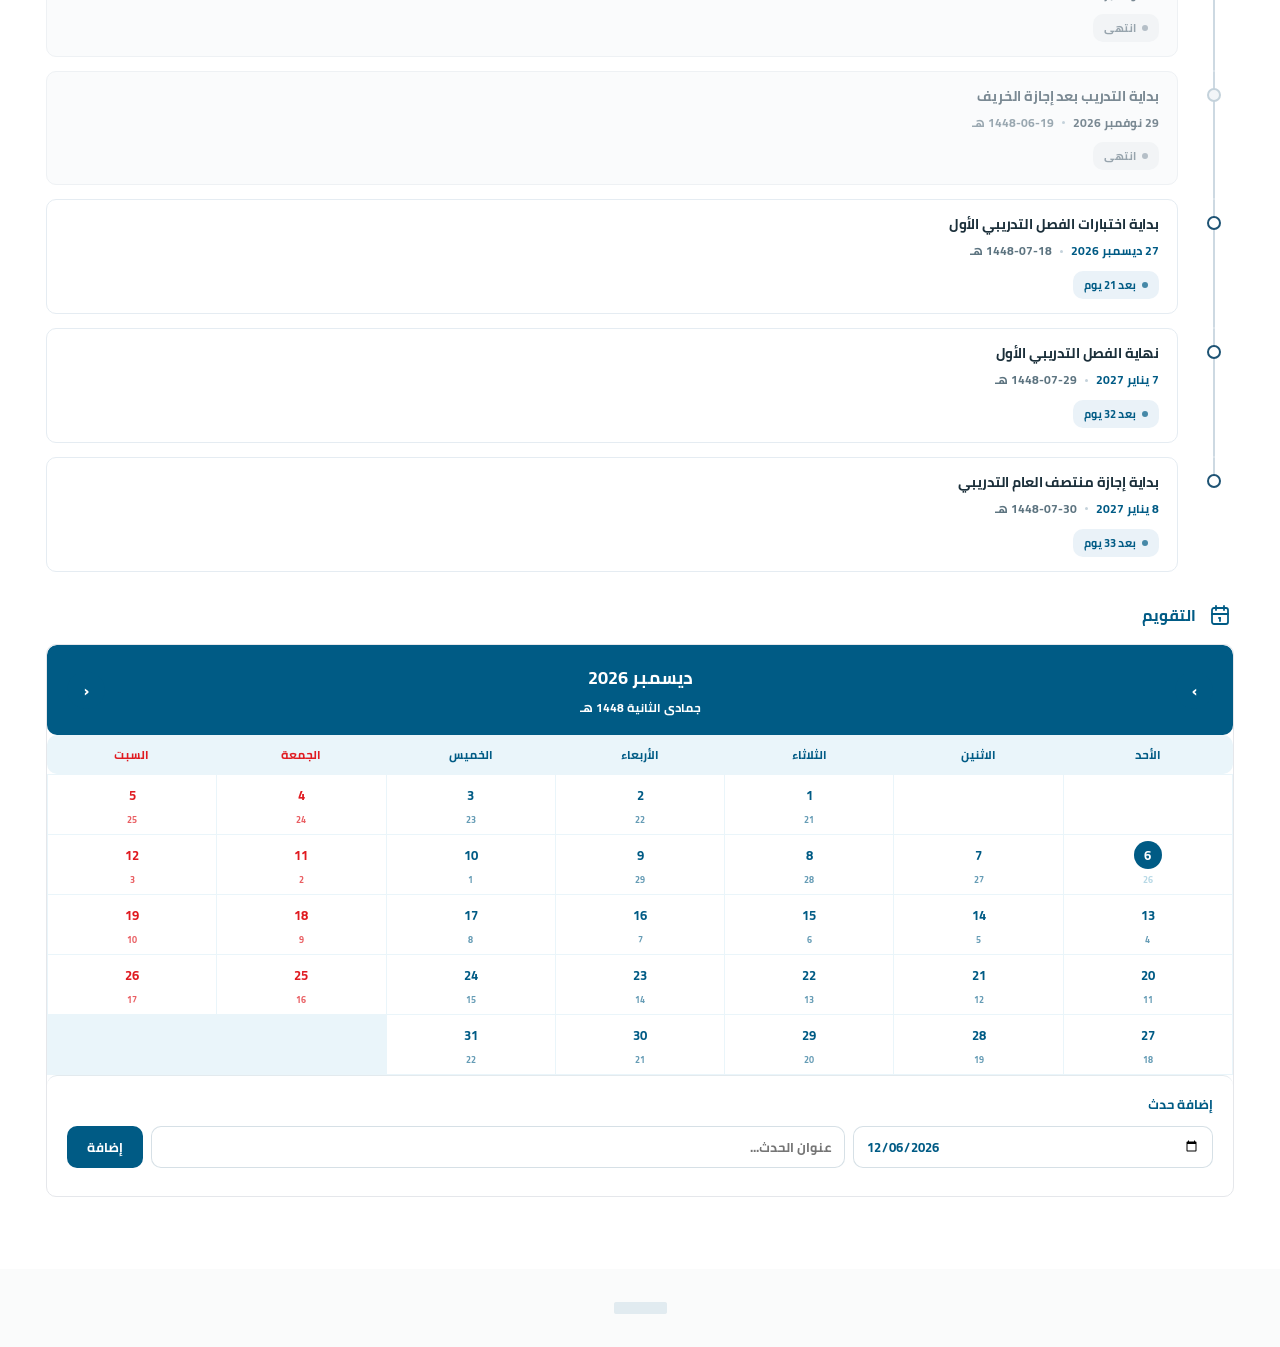
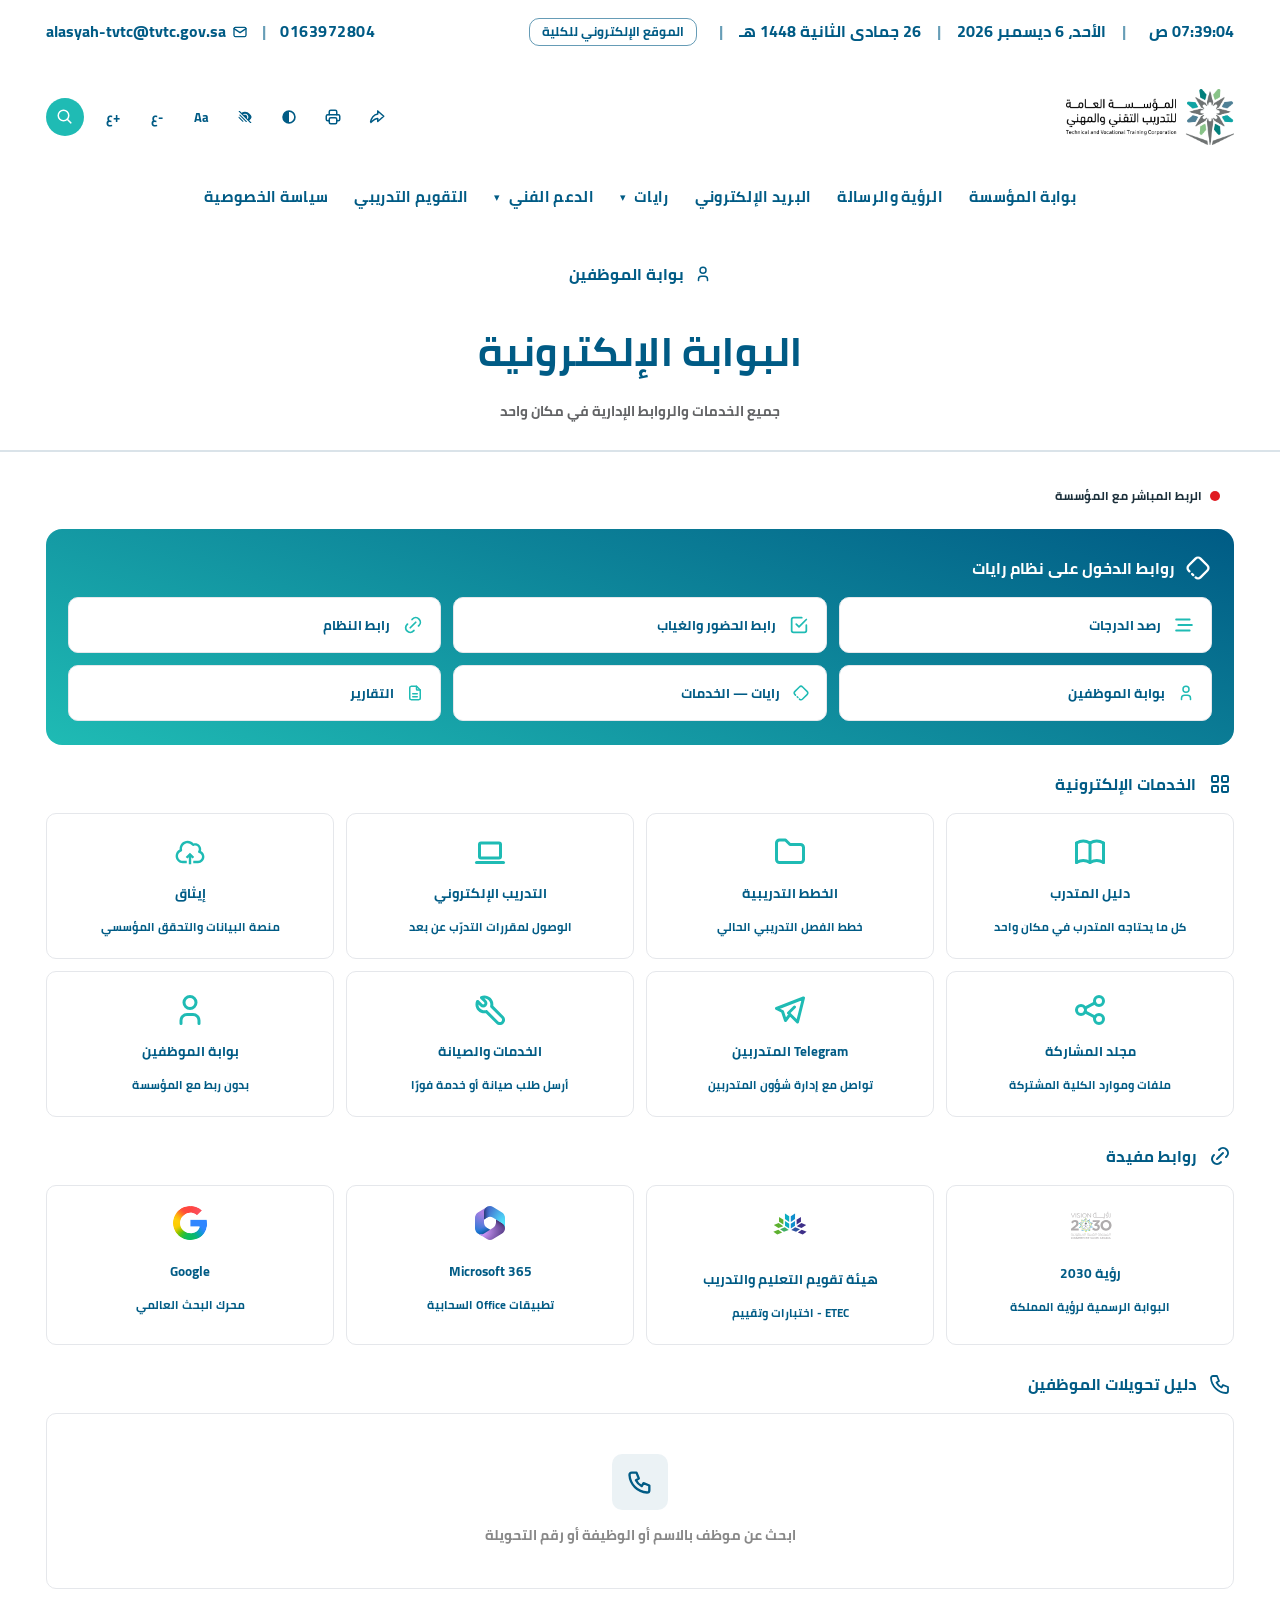
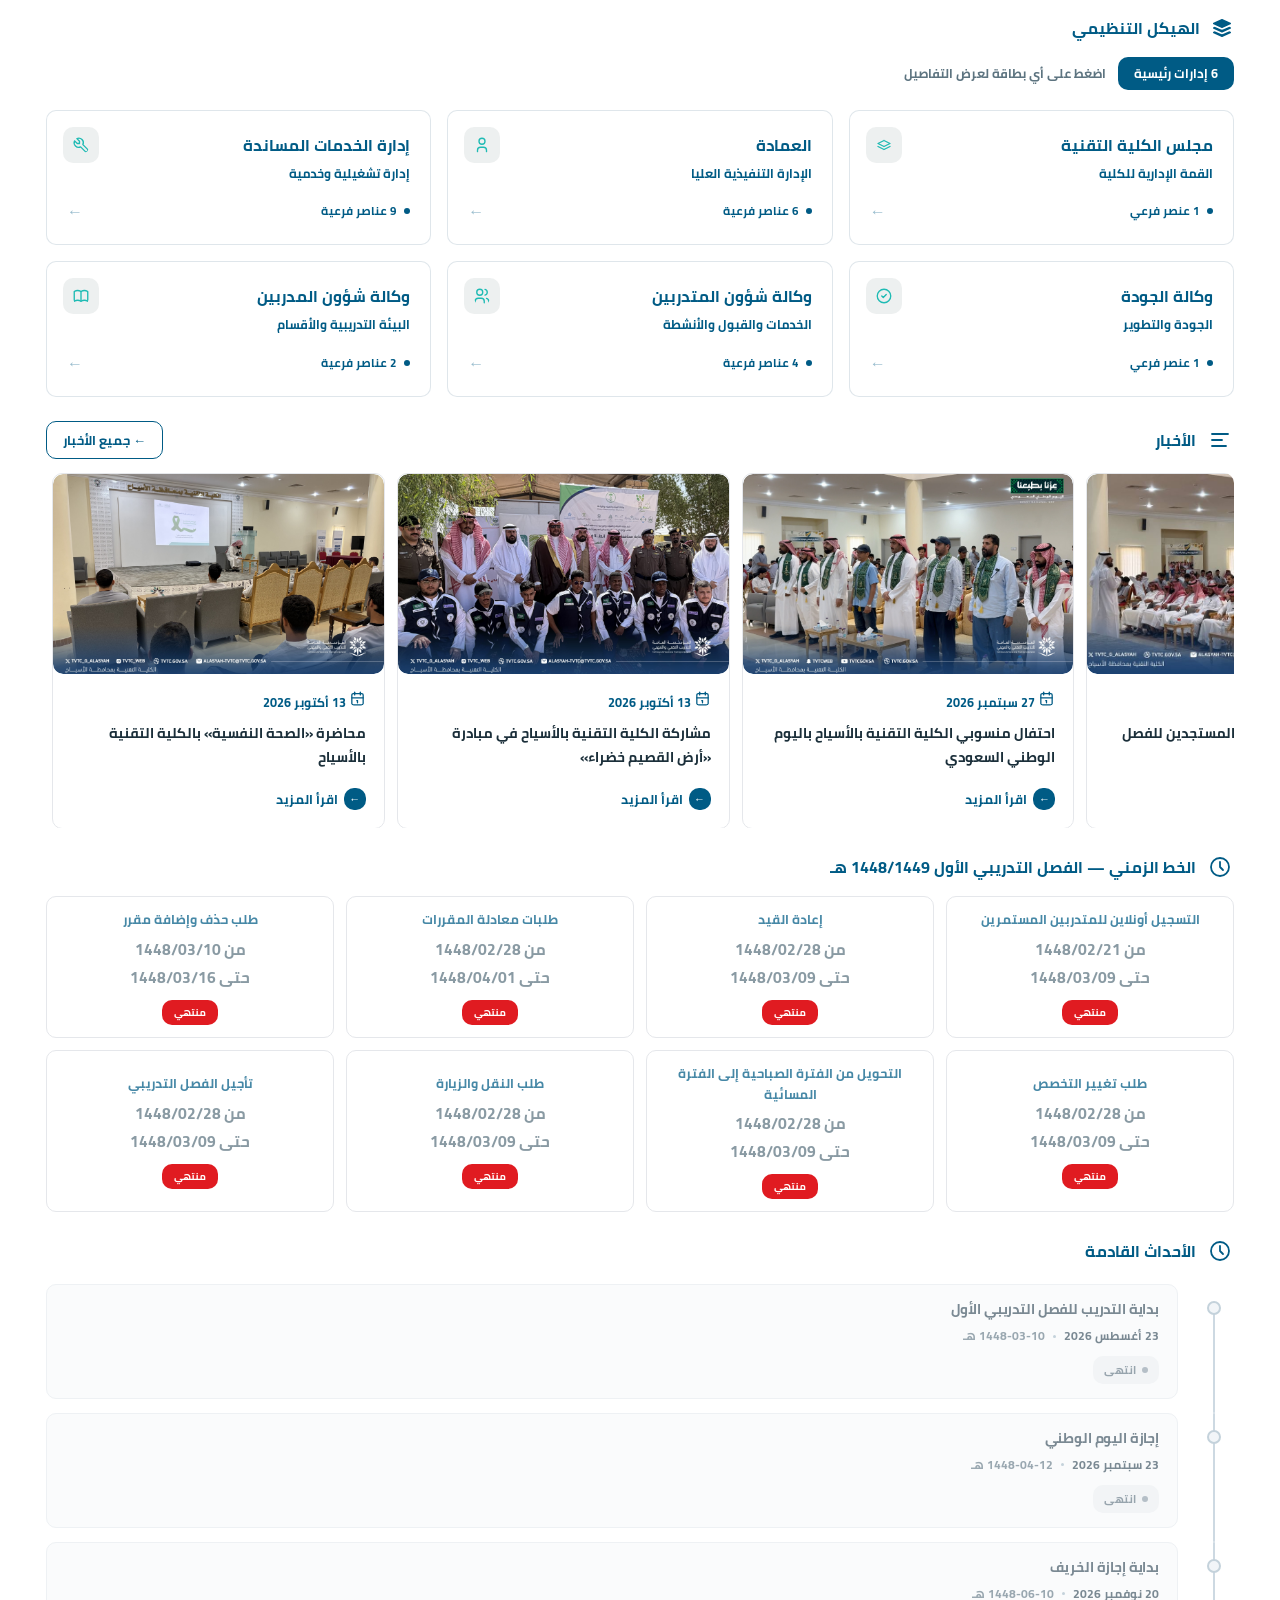
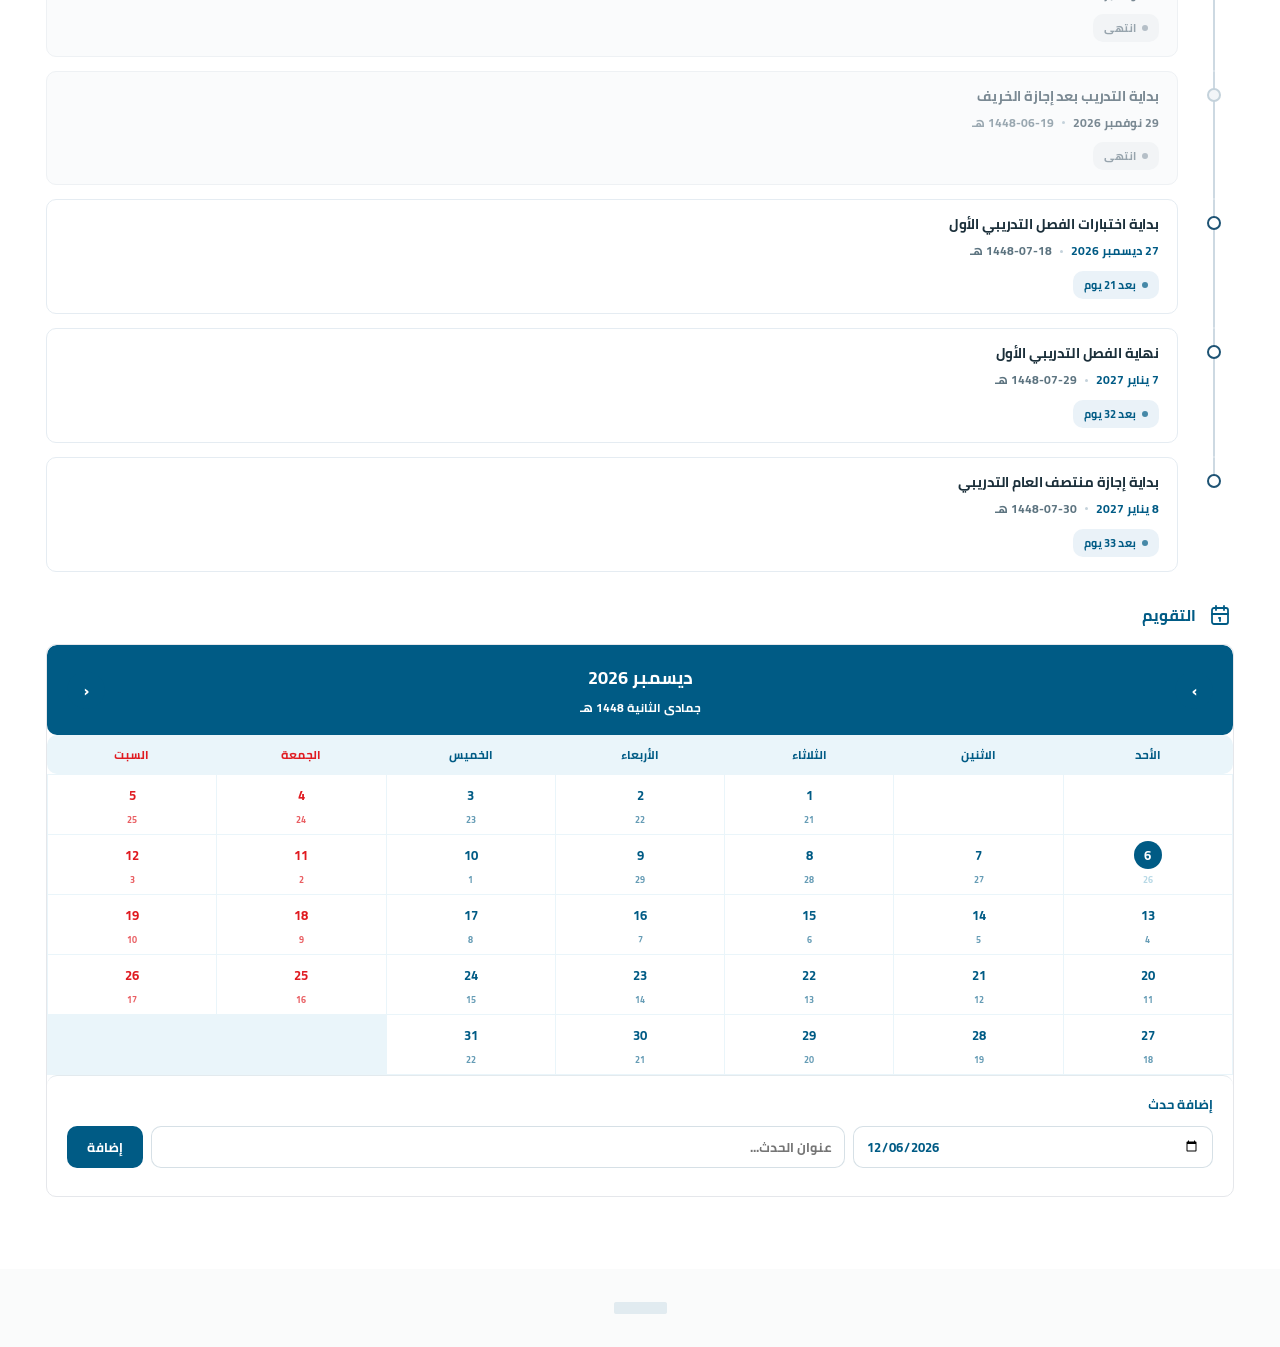
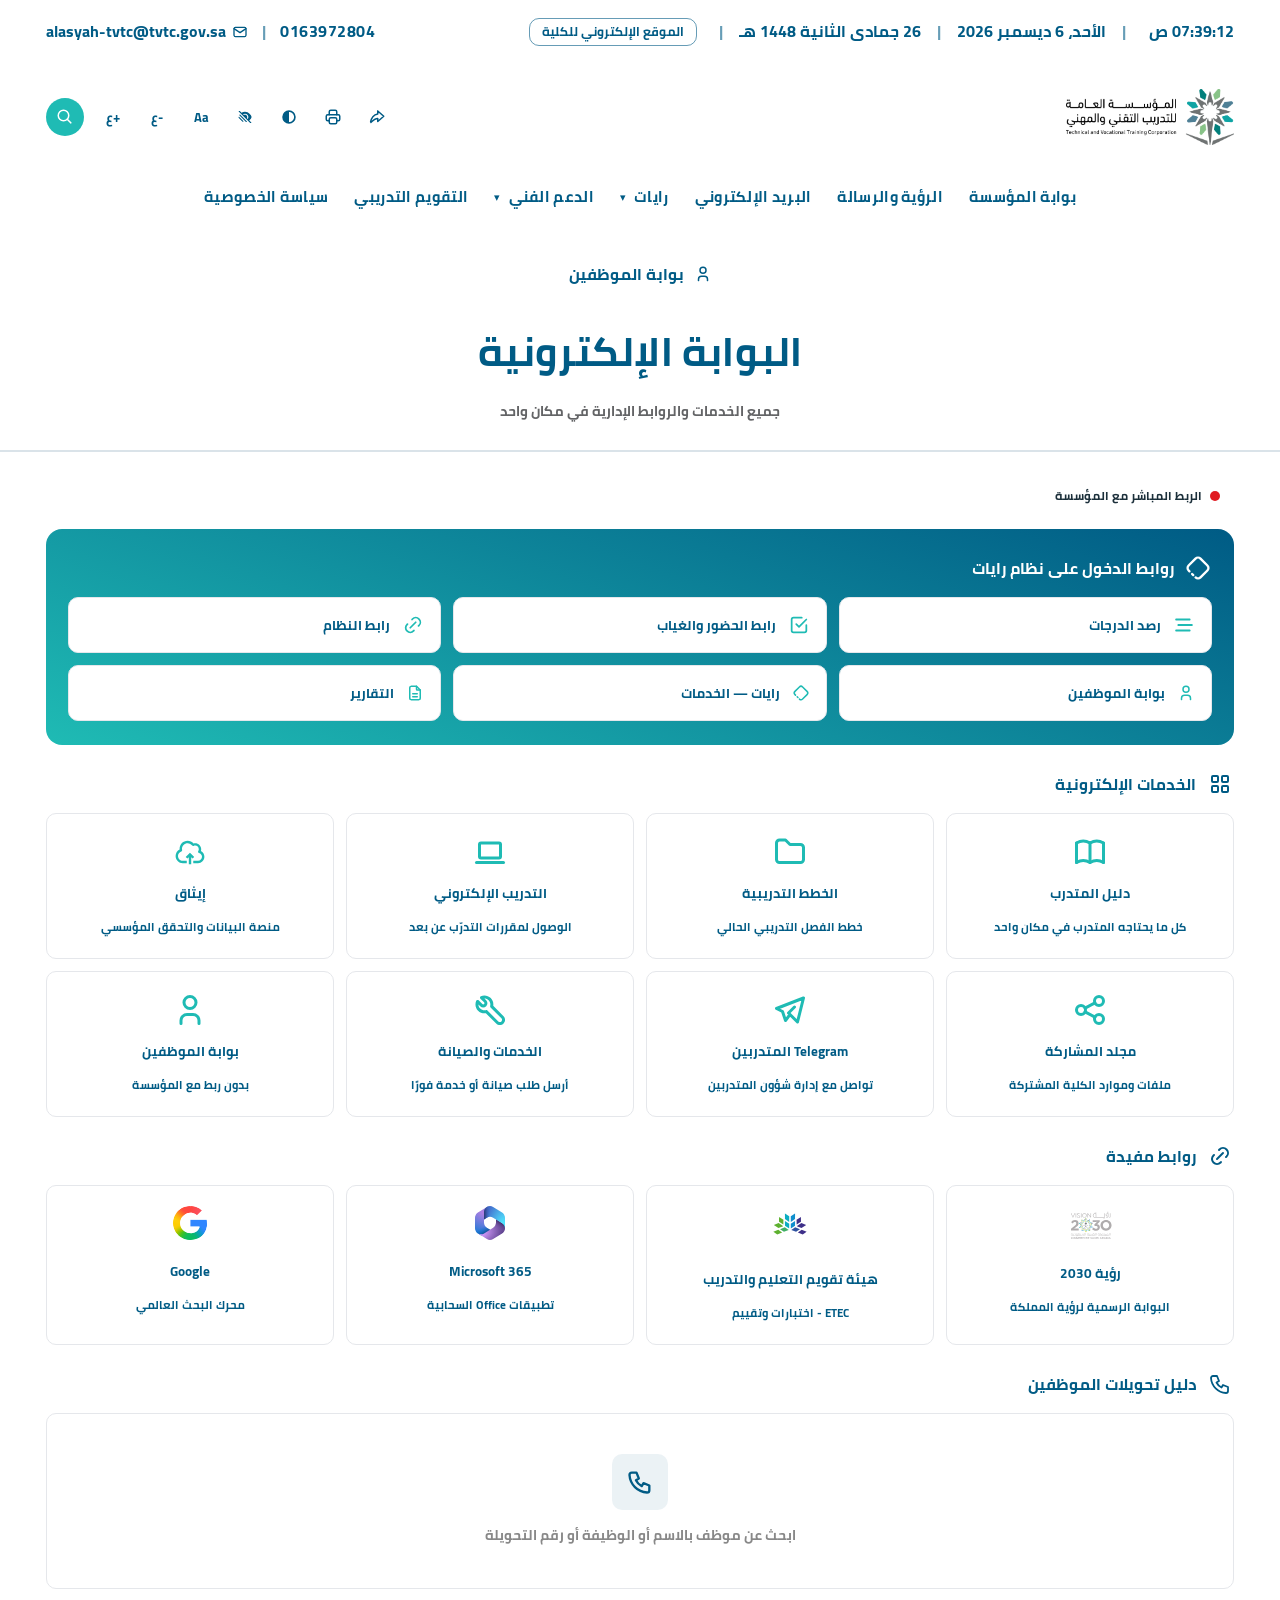
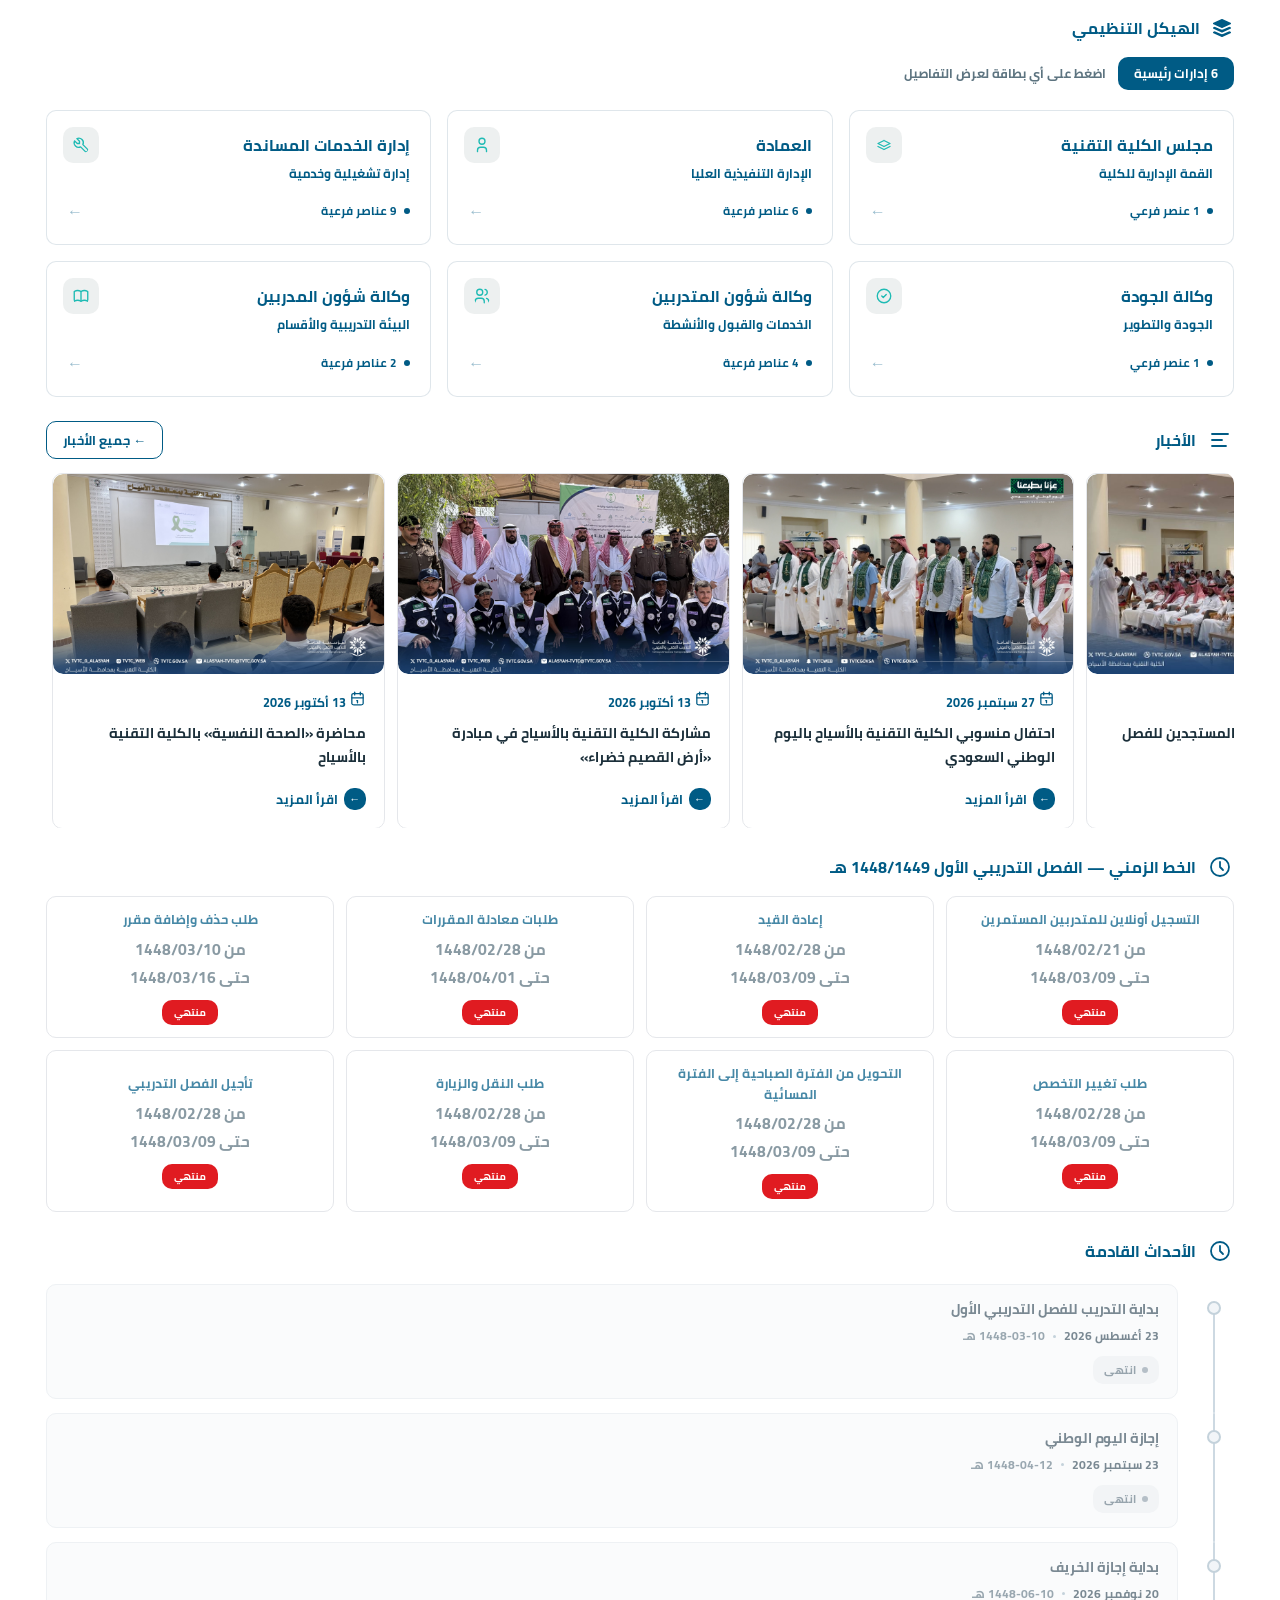
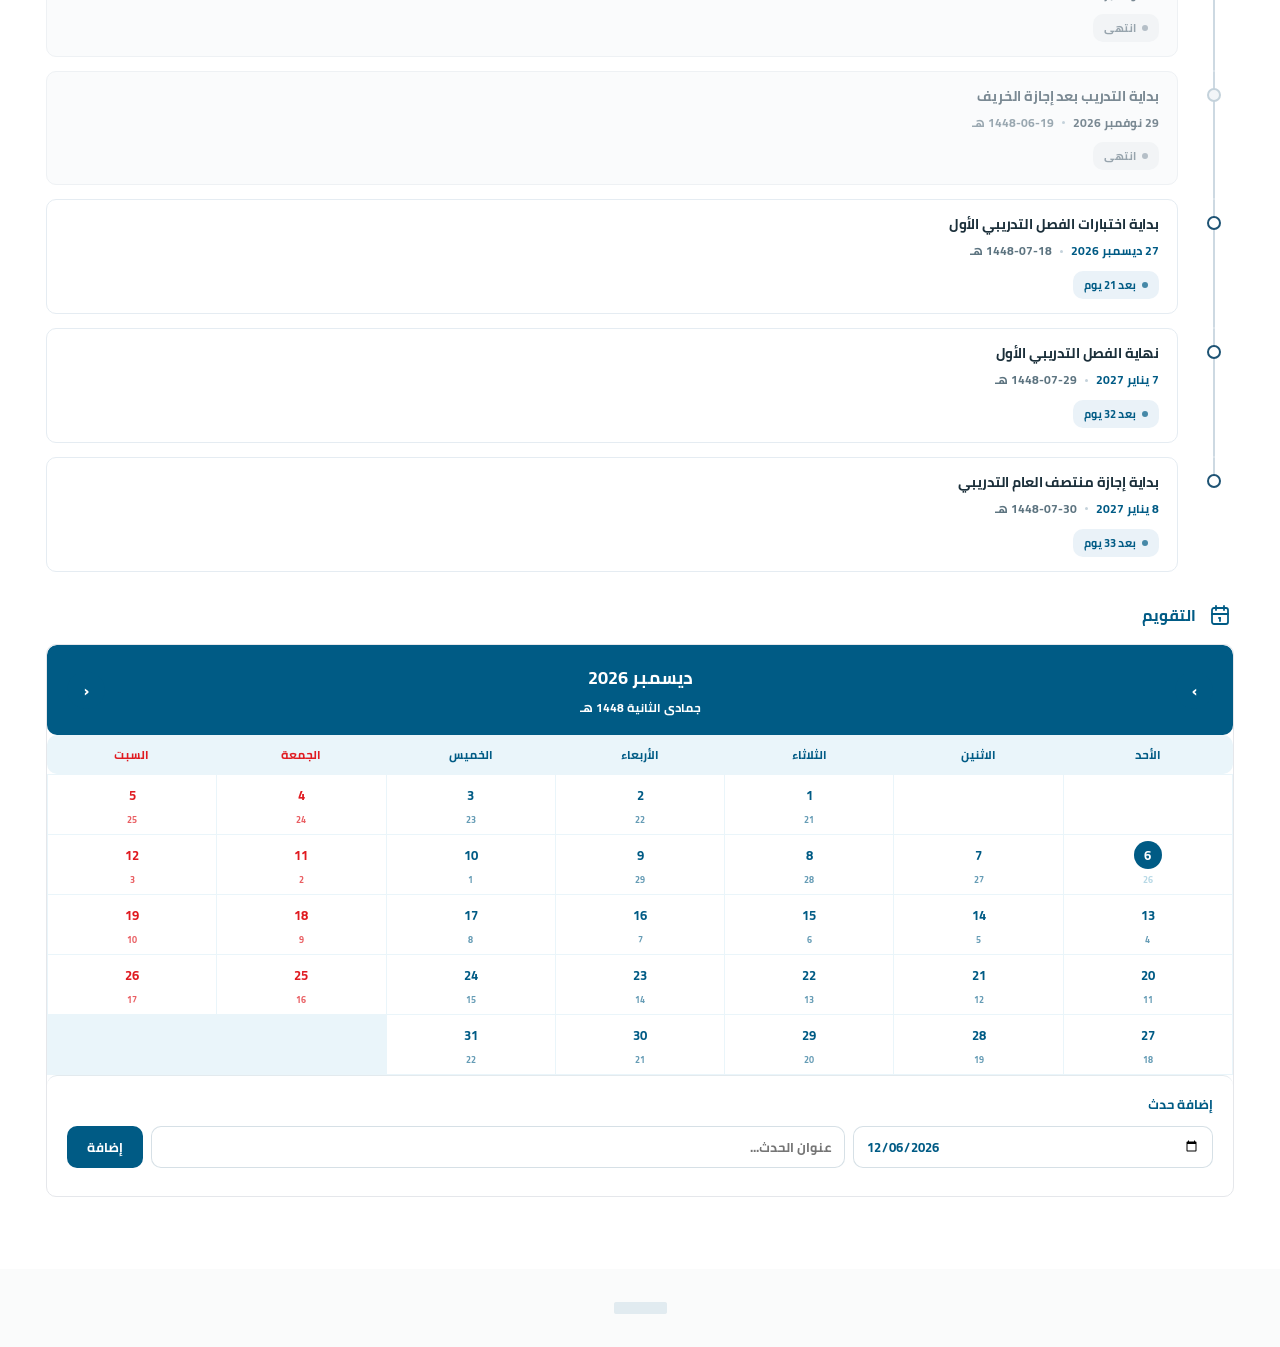
